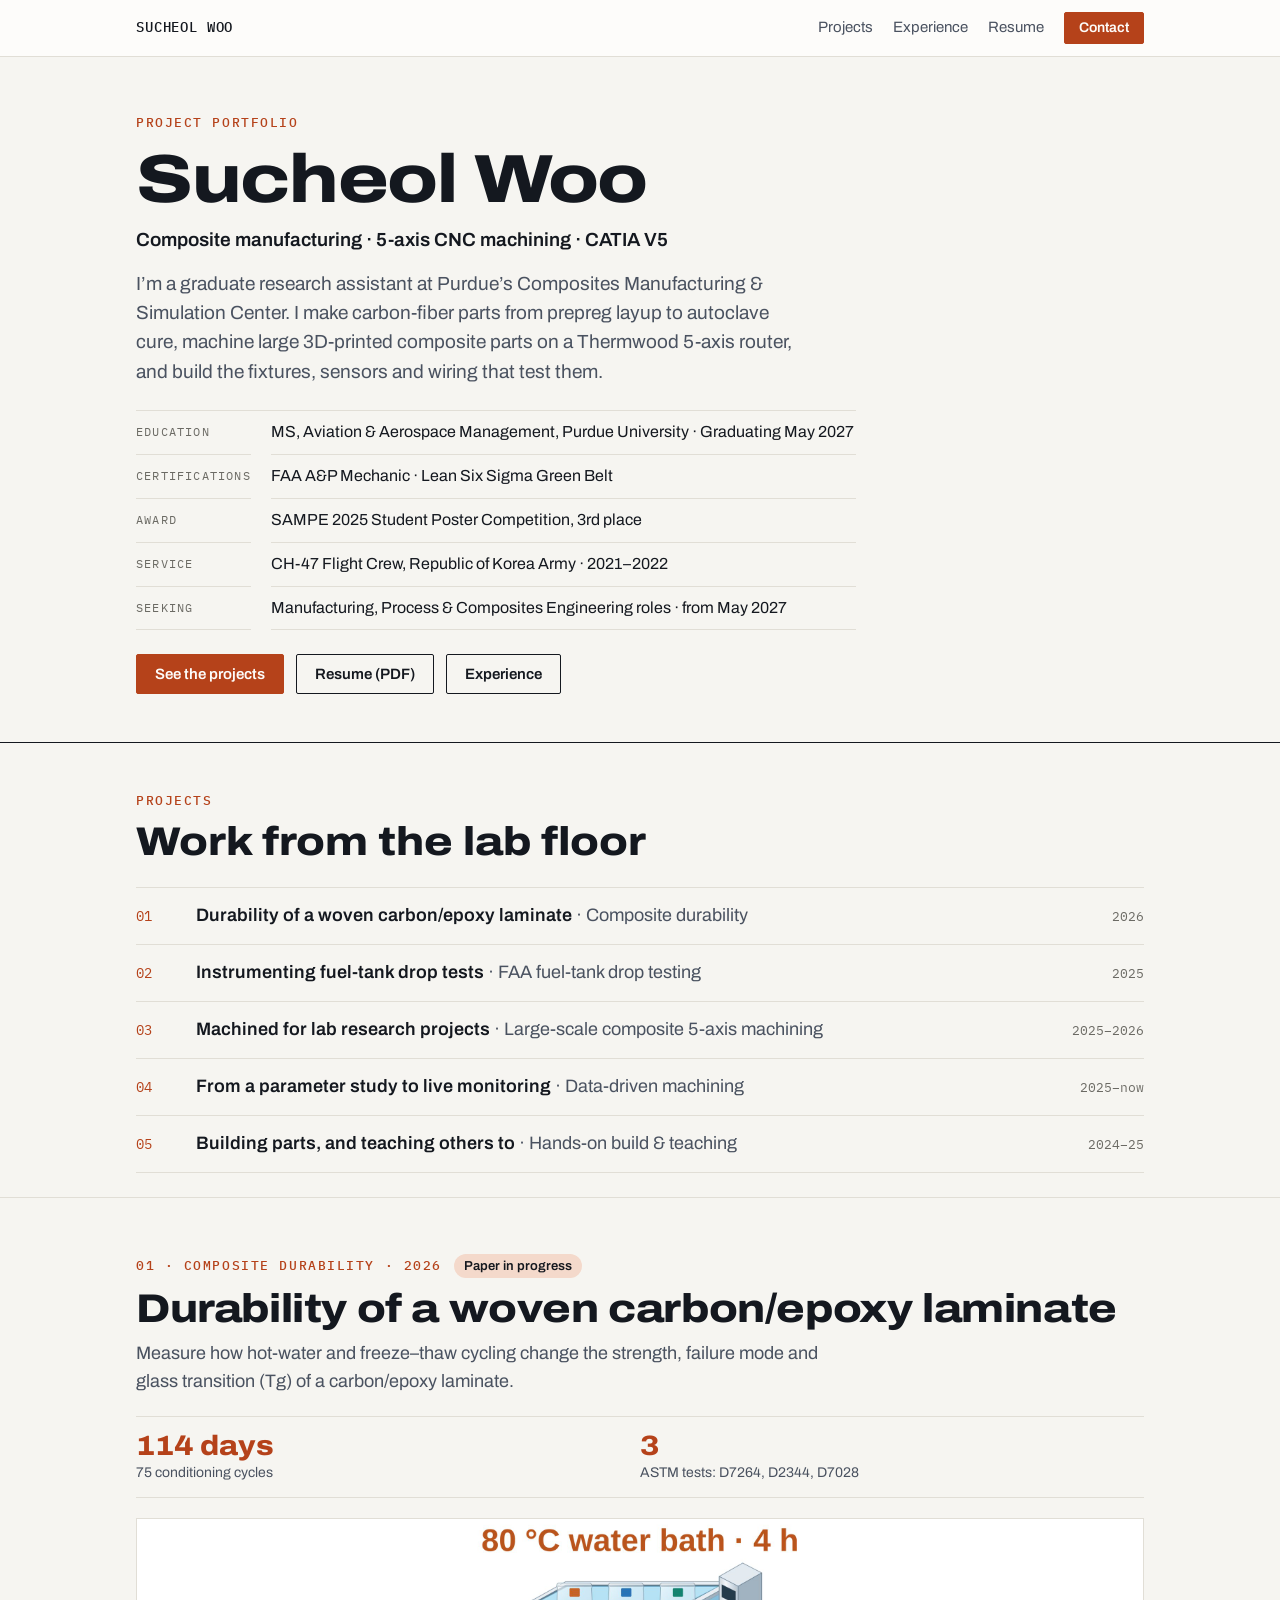
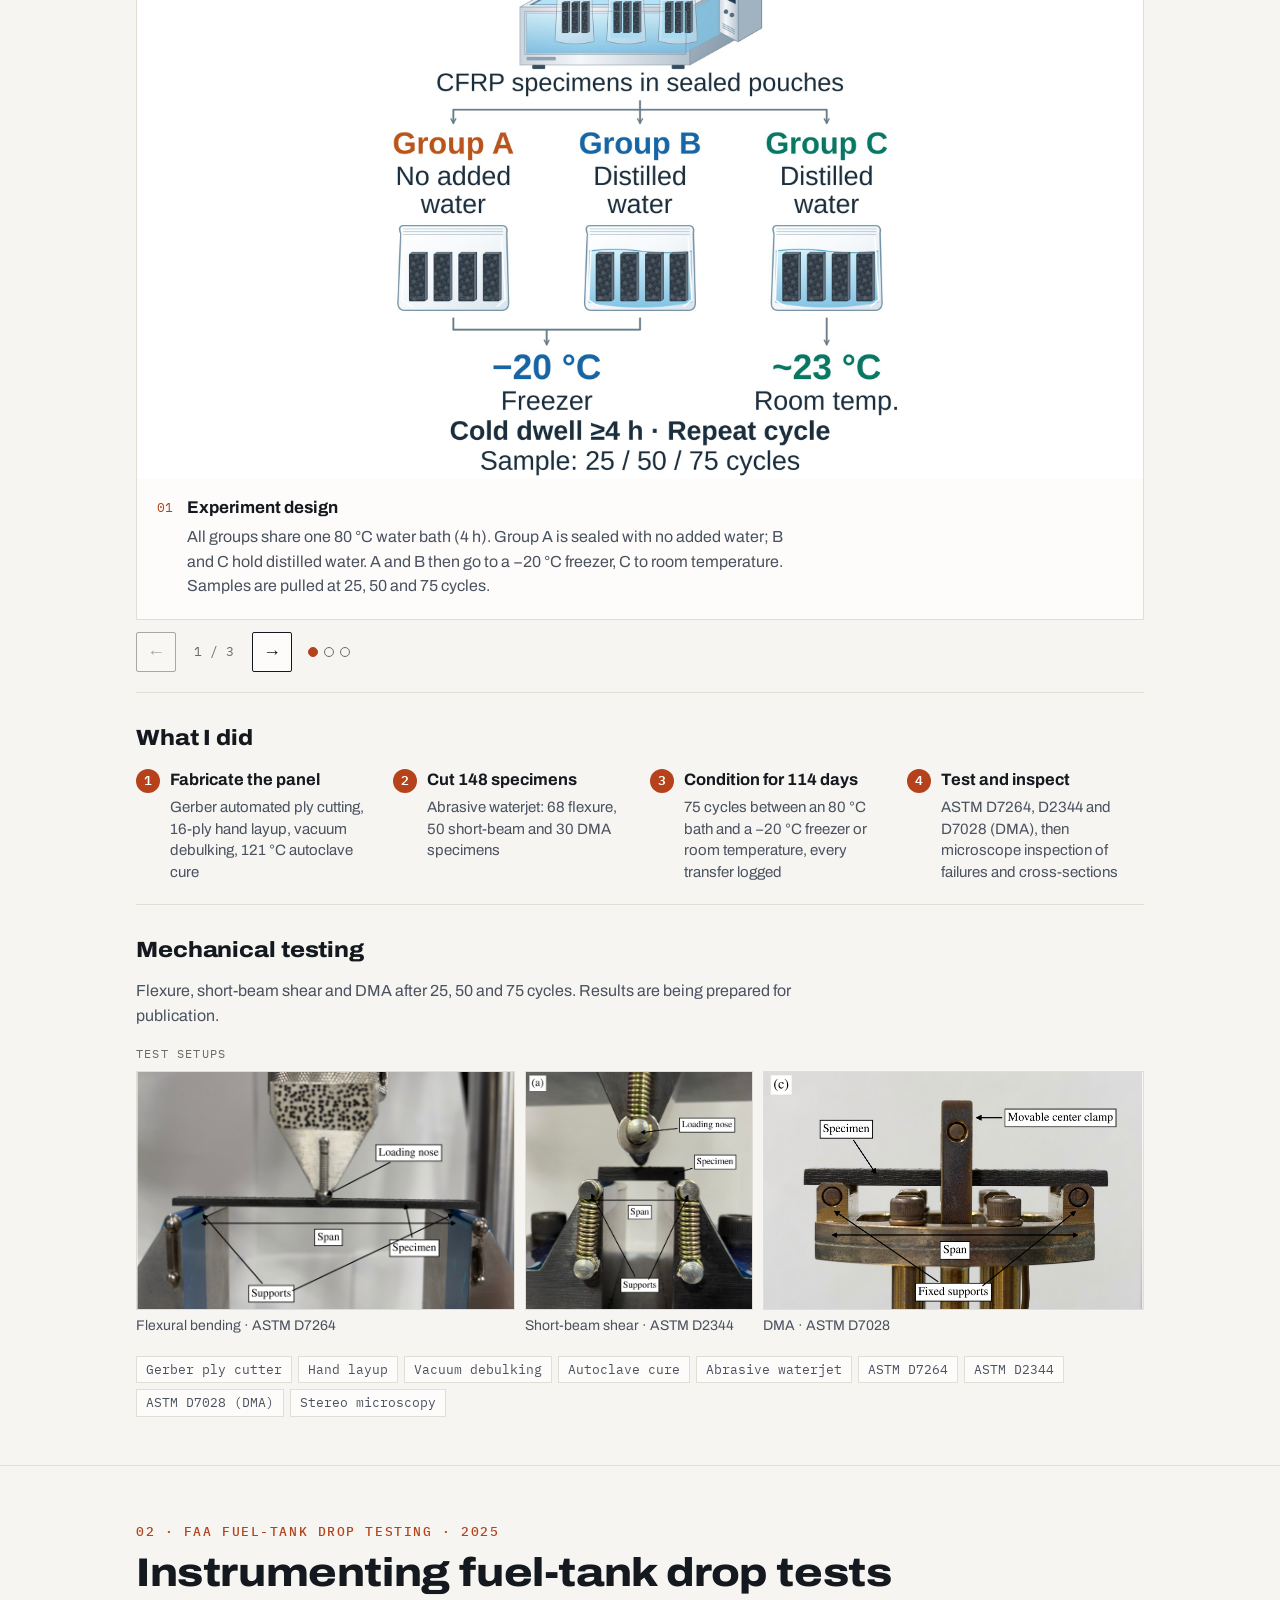
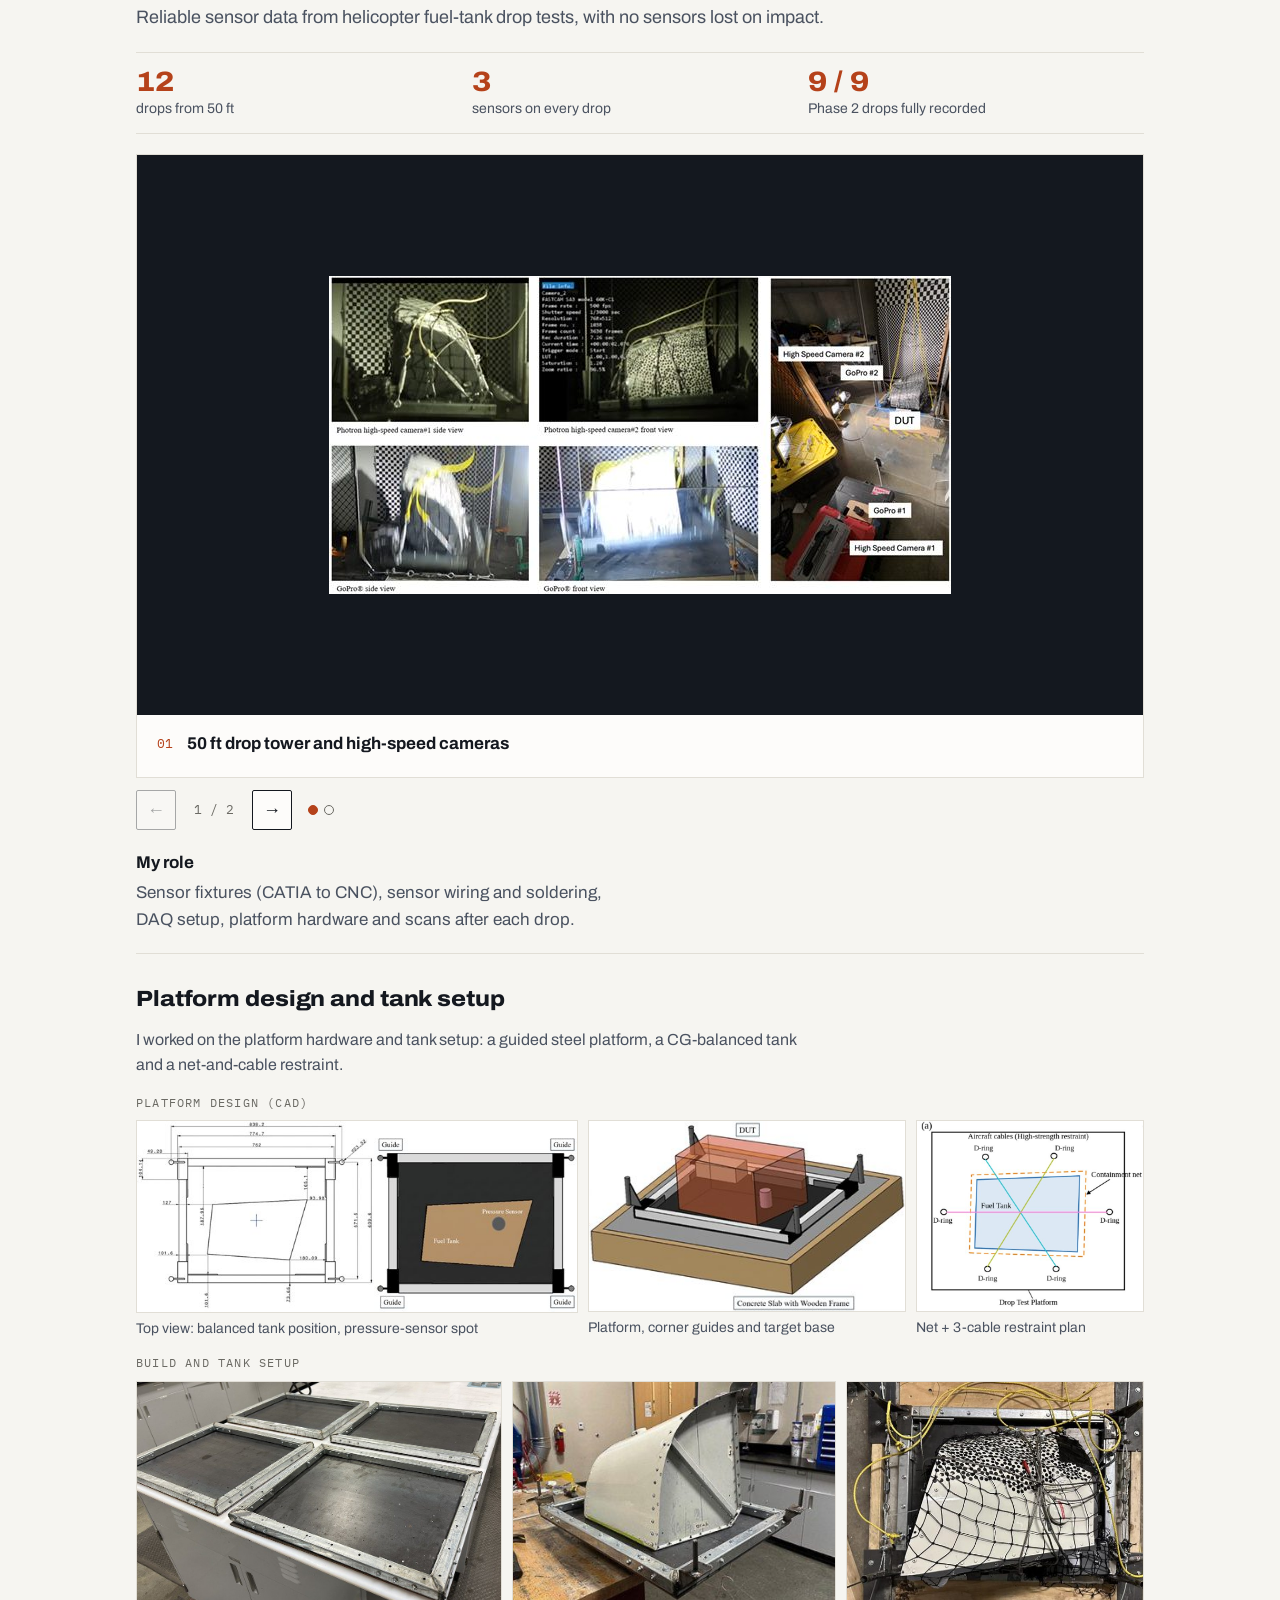
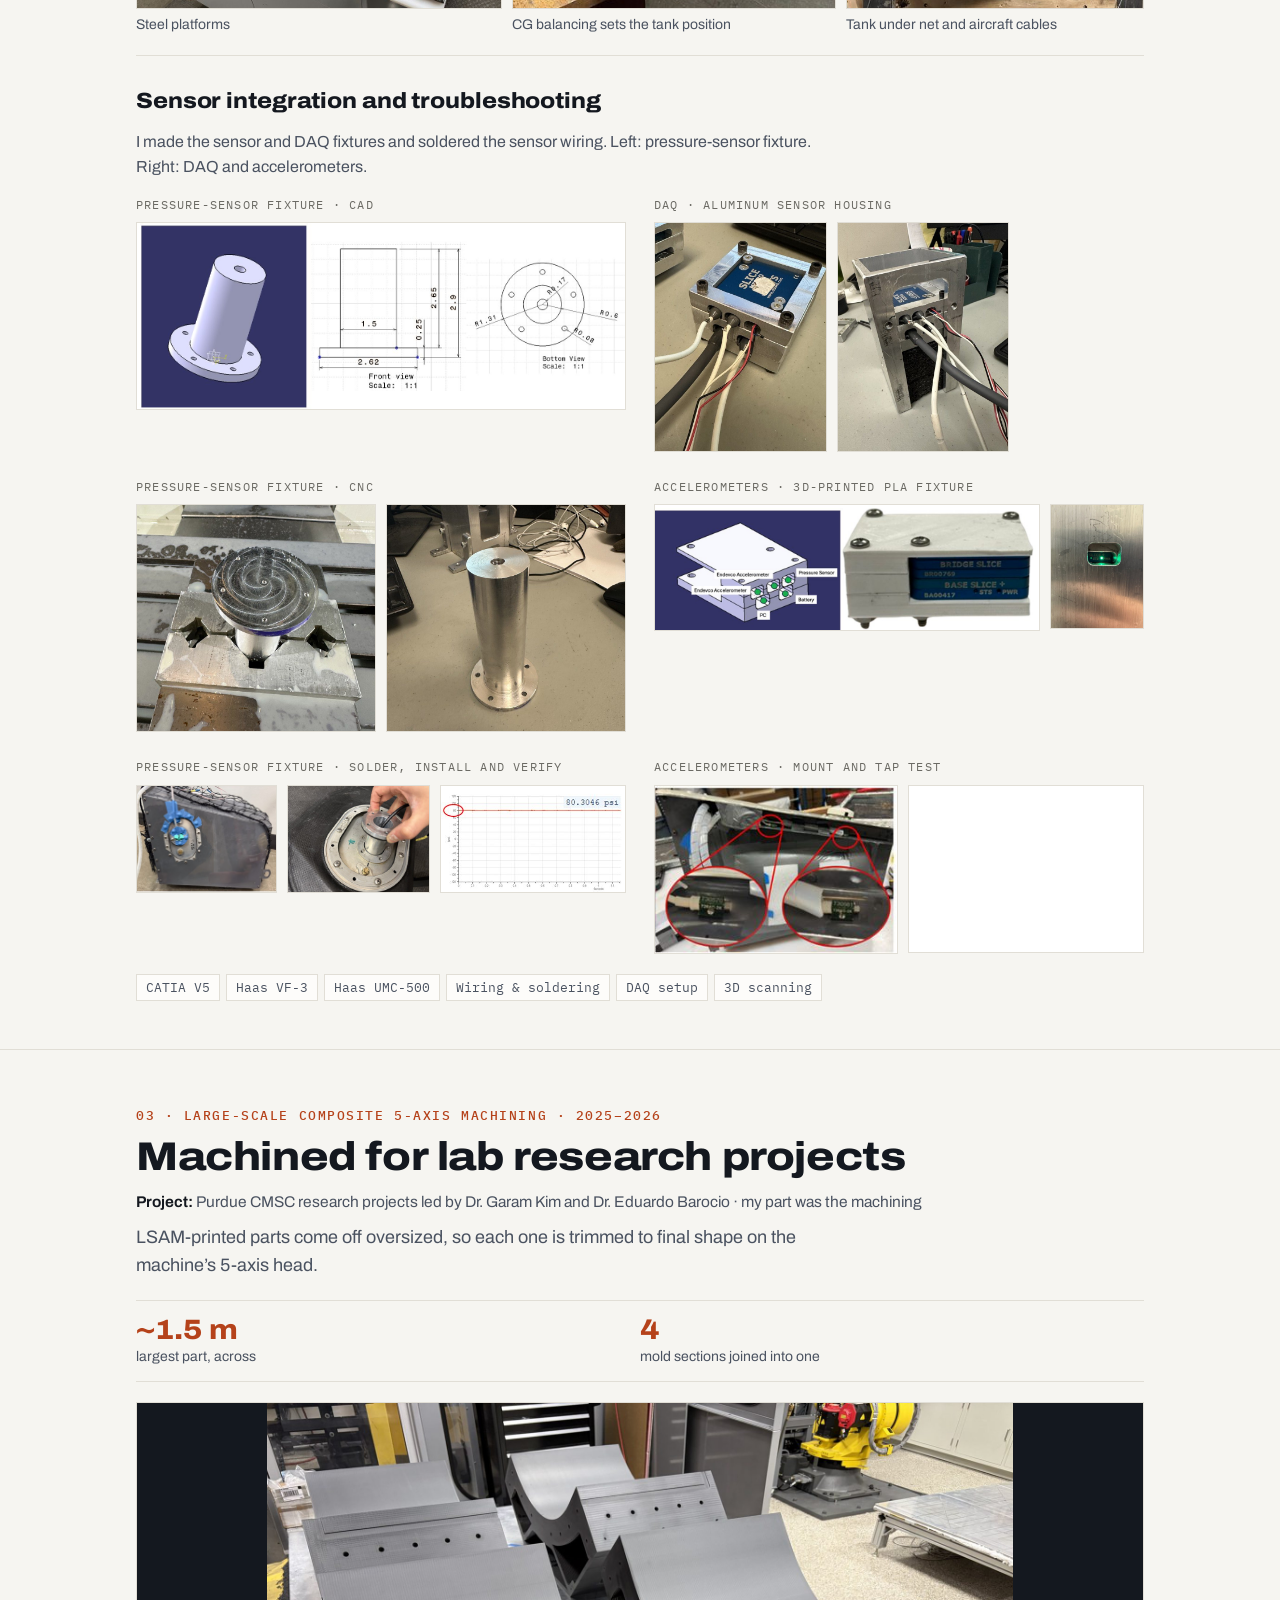
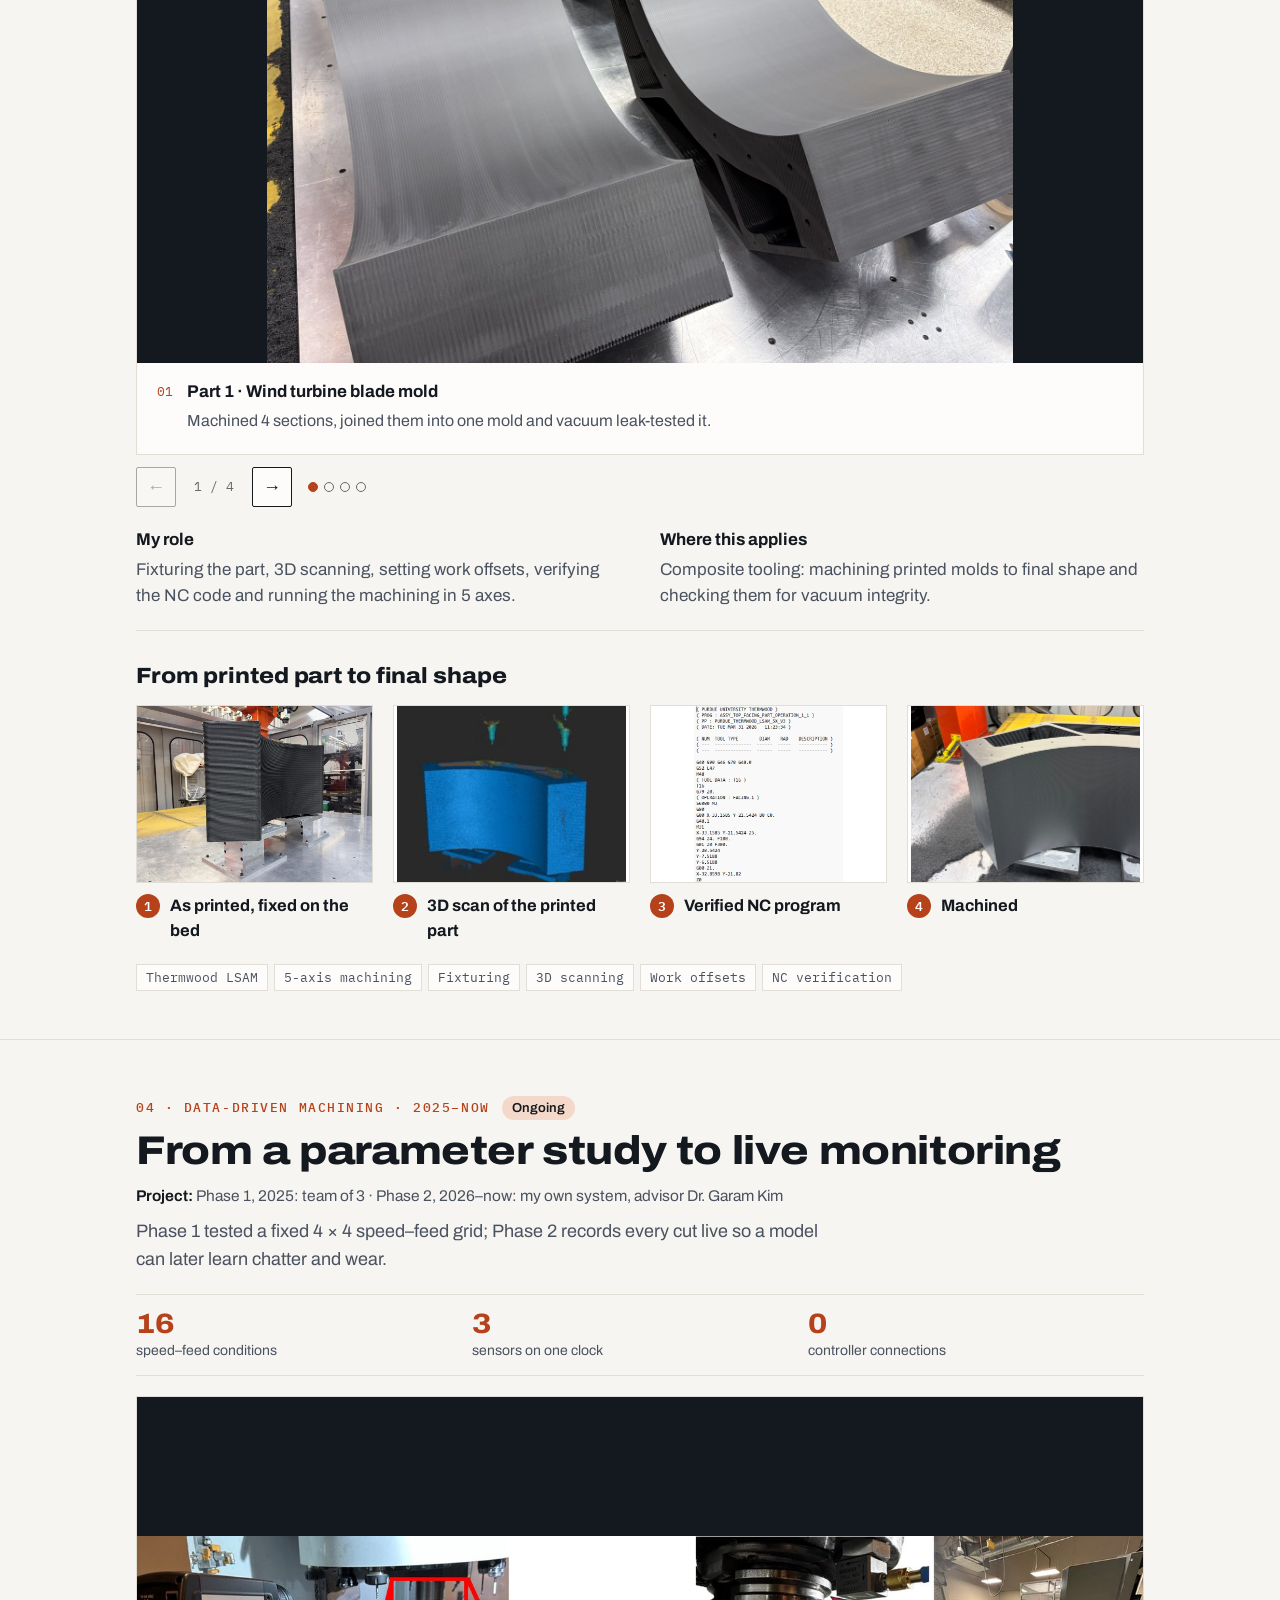
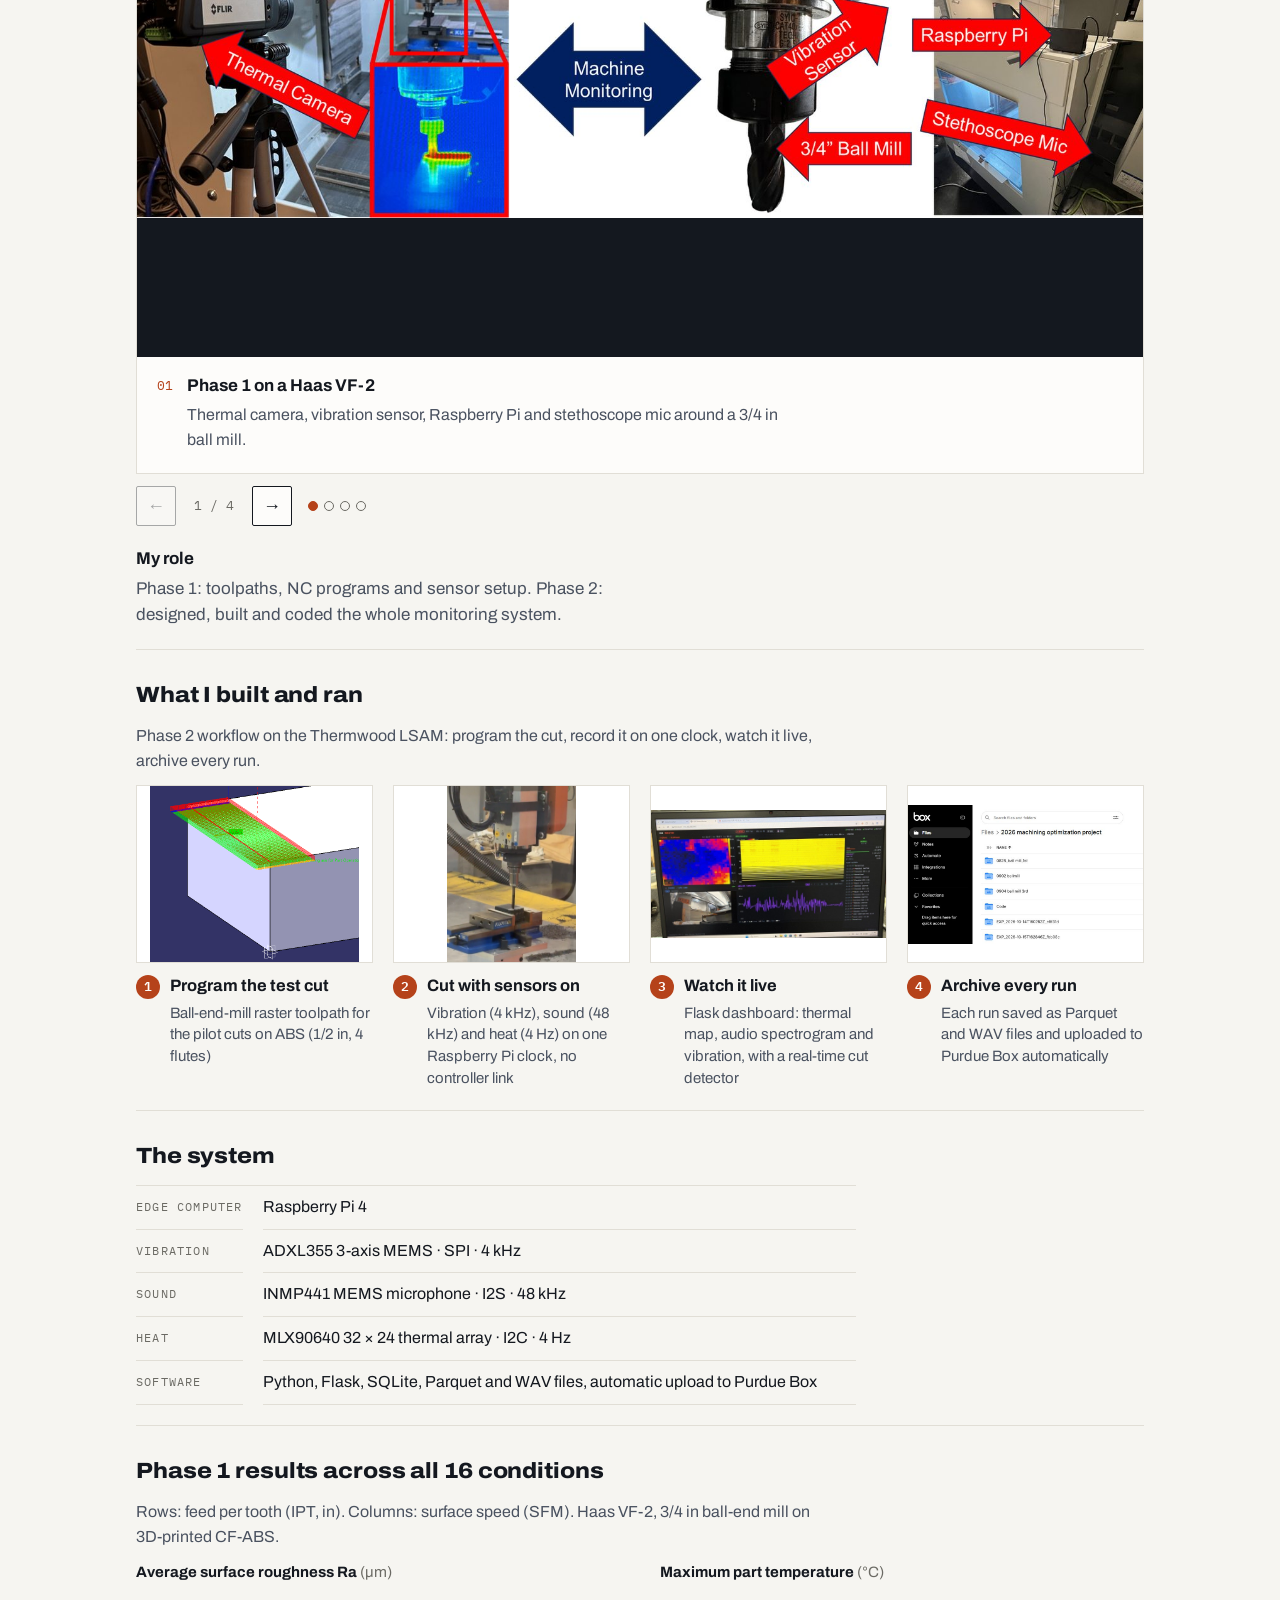
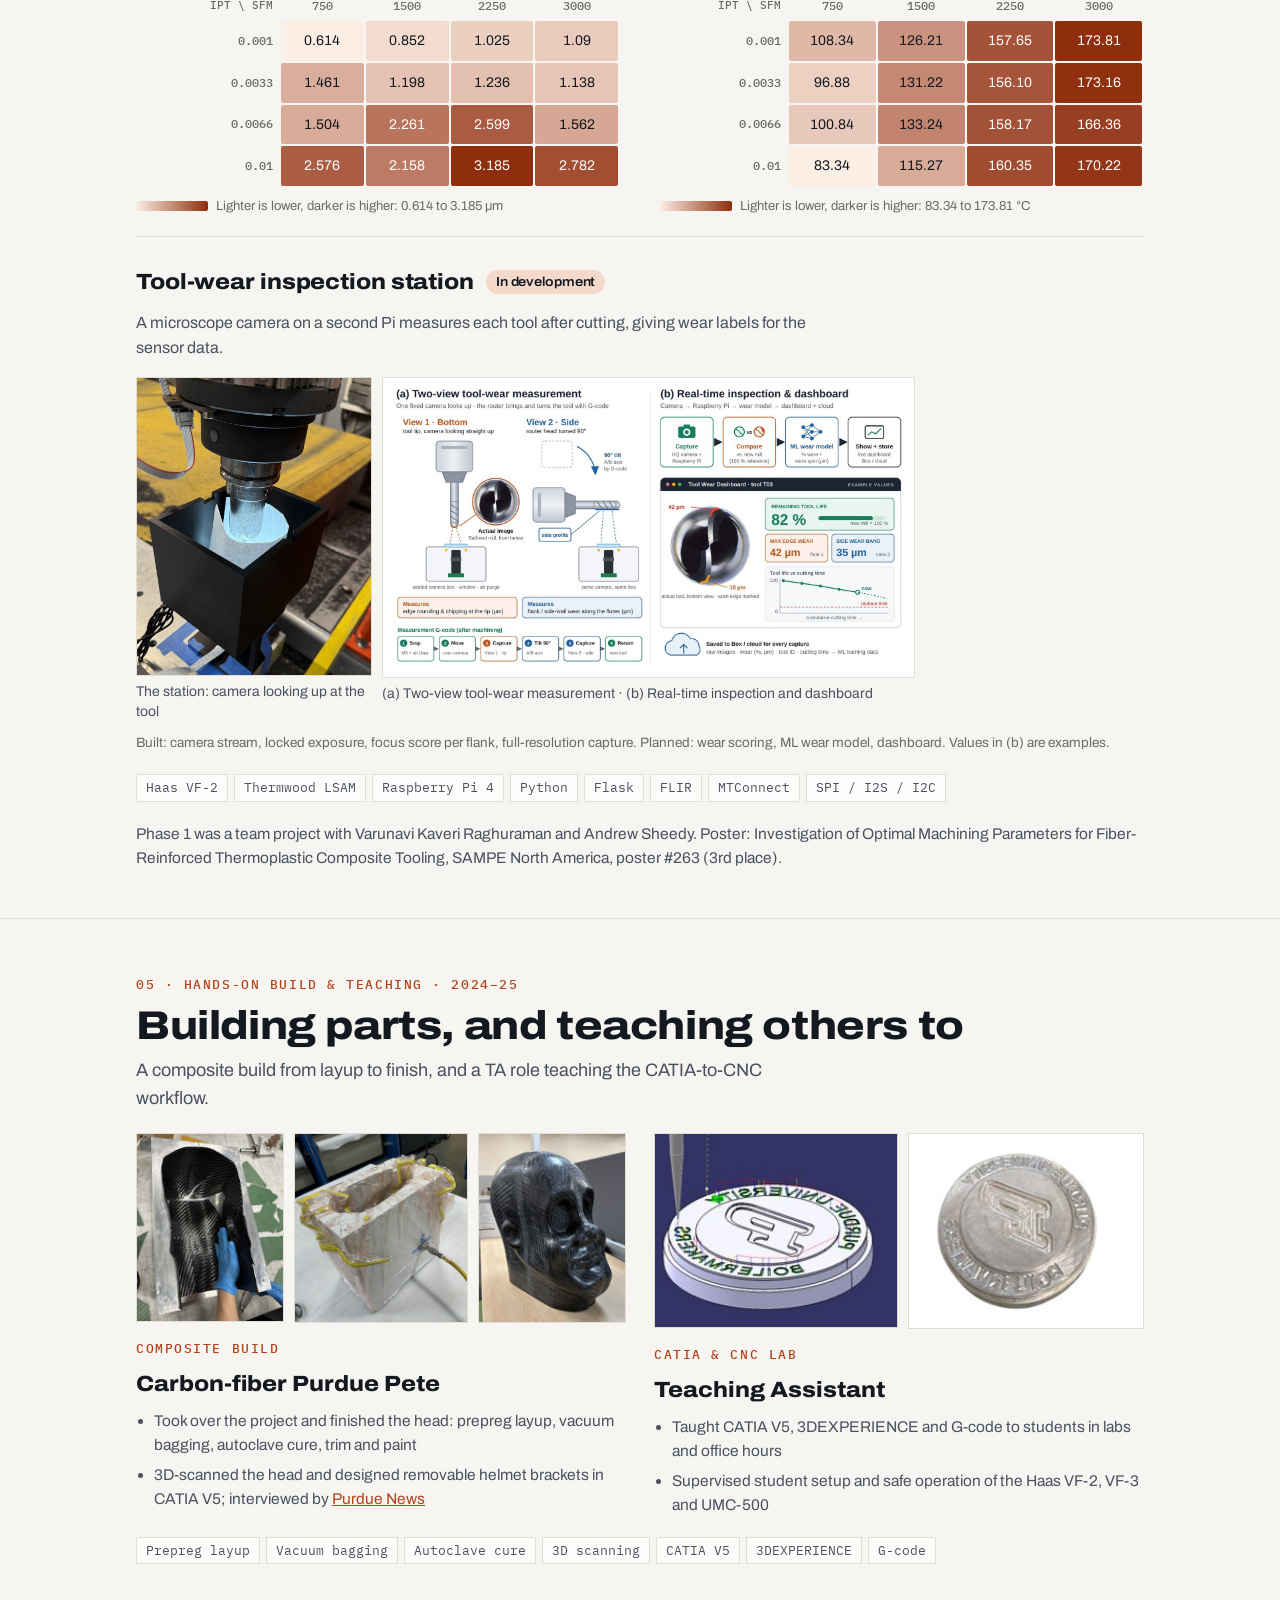
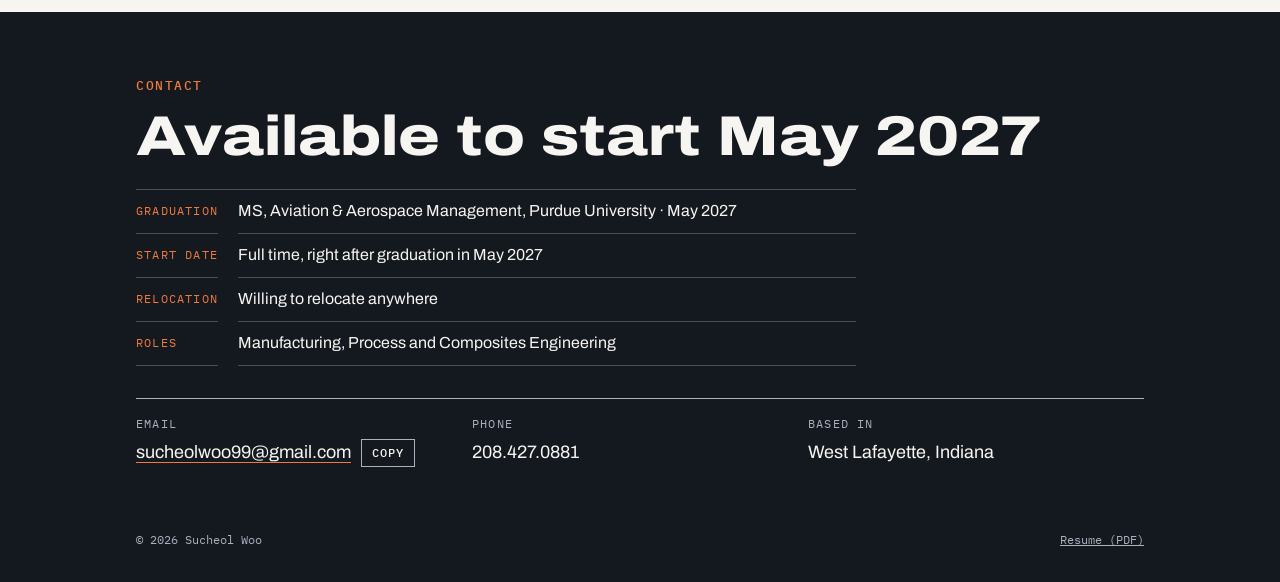
==== index.html @ 127efbd8 "Add portfolio site Co-Authored-By: Claude Opus 5.5 <noreply@anthropic.com> Claude-Session: https://c" ====
<!doctype html>
<html lang="en">
<head>
<meta charset="utf-8">
<meta name="viewport" content="width=device-width, initial-scale=1, viewport-fit=cover">
<title>Sucheol Woo Portfolio</title>
<meta name="description" content="Sucheol Woo: manufacturing and process engineering, composites, 5-axis CNC machining and test hardware. Purdue MS, graduating May 2027.">
<meta property="og:title" content="Sucheol Woo Portfolio">
<meta property="og:description" content="Sucheol Woo: manufacturing and process engineering, composites, 5-axis CNC machining and test hardware. Purdue MS, graduating May 2027.">
<meta property="og:type" content="website">
<link rel="preconnect" href="https://fonts.googleapis.com">
<link rel="preconnect" href="https://fonts.gstatic.com" crossorigin>
<link rel="stylesheet" href="https://fonts.googleapis.com/css2?family=Archivo:wdth,wght@62..125,400..900&family=IBM+Plex+Mono:wght@400;500&display=swap">
<link rel="stylesheet" href="assets/site.css">
</head>
<body>
<header class="site-header">
  <div class="wrap">
    <a class="brand" href="#top">Sucheol Woo</a>
    <nav aria-label="Site">
      <a class="hide-sm" href="#projects">Projects</a>
      <a href="experience.html">Experience</a>
      <a href="Sucheol_Woo_Resume.pdf" target="_blank" rel="noopener">Resume</a>
      
      <a class="btn primary" href="#contact">Contact</a>
    </nav>
  </div>
</header>

<main id="top">
  <section class="about" aria-labelledby="about-title">
    <div class="wrap">
      <figure class="profile" data-photo="images/profile"><img alt="Sucheol Woo"><div class="ph" aria-hidden="true"><span class="ph-tag">Photo to come</span><span class="ph-what">Your photo</span><code>images/profile.jpg</code></div></figure>
      <div>
        <p class="eyebrow">Project portfolio</p>
        <h1 id="about-title">Sucheol Woo</h1>
        <p class="tagline">Composite manufacturing · 5-axis CNC machining · CATIA V5</p>
        <p class="lede">I’m a graduate research assistant at Purdue’s Composites Manufacturing &amp; Simulation Center. I make carbon-fiber parts from prepreg layup to autoclave cure, machine large 3D-printed composite parts on a Thermwood 5-axis router, and build the fixtures, sensors and wiring that test them.</p>
        <dl class="facts"><dt>Education</dt><dd>MS, Aviation &amp; Aerospace Management, Purdue University · Graduating May 2027</dd><dt>Certifications</dt><dd>FAA A&amp;P Mechanic · Lean Six Sigma Green Belt</dd><dt>Award</dt><dd>SAMPE 2025 Student Poster Competition, 3rd place</dd><dt>Service</dt><dd>CH-47 Flight Crew, Republic of Korea Army · 2021–2022</dd><dt>Seeking</dt><dd>Manufacturing, Process &amp; Composites Engineering roles · from May 2027</dd></dl>
        <div class="cta">
          <a class="btn primary" href="#projects">See the projects</a>
          <a class="btn" href="Sucheol_Woo_Resume.pdf" target="_blank" rel="noopener">Resume (PDF)</a>
          <a class="btn" href="experience.html">Experience</a>
        </div>
      </div>
    </div>
  </section>

  <section class="index" id="projects" aria-labelledby="projects-title">
    <div class="wrap">
      <p class="eyebrow">Projects</p>
      <h2 id="projects-title">Work from the lab floor</h2>
      <ol class="p-index"><li><a href="#durability"><span class="n">01</span><span class="t">Durability of a woven carbon/epoxy laminate <span>· Composite durability</span></span><span class="w">2026</span></a></li><li><a href="#faa"><span class="n">02</span><span class="t">Instrumenting fuel-tank drop tests <span>· FAA fuel-tank drop testing</span></span><span class="w">2025</span></a></li><li><a href="#machining"><span class="n">03</span><span class="t">Machined for lab research projects <span>· Large-scale composite 5-axis machining</span></span><span class="w">2025–2026</span></a></li><li><a href="#monitoring"><span class="n">04</span><span class="t">From a parameter study to live monitoring <span>· Data-driven machining</span></span><span class="w">2025–now</span></a></li><li><a href="#build"><span class="n">05</span><span class="t">Building parts, and teaching others to <span>· Hands-on build &amp; teaching</span></span><span class="w">2024–25</span></a></li></ol>
    </div>
  </section>

<section class="project" id="durability" aria-labelledby="durability-title">
  <div class="wrap">
    <div class="p-head">
      <p class="eyebrow">01 · Composite durability · 2026 <span class="chip">Paper in progress</span></p>
      <h2 id="durability-title">Durability of a woven carbon/epoxy laminate</h2>
      
      <p class="goal">Measure how hot-water and freeze–thaw cycling change the strength, failure mode and glass transition (Tg) of a carbon/epoxy laminate.</p>
    </div>
    <dl class="stats"><div><dt>75 conditioning cycles</dt><dd>114 days</dd></div><div><dt>ASTM tests: D7264, D2344, D7028</dt><dd>3</dd></div></dl>
    <div class="carousel" data-carousel aria-roledescription="carousel" aria-label="Durability of a woven carbon/epoxy laminate photos">
      <div class="track" tabindex="0" aria-label="Photos. Use the arrow keys to move.">
        <figure class="slide fig" data-photo="images/dur-design.jpg" aria-roledescription="slide" aria-label="1 of 3">
          <div class="frame"><img alt="Experiment design"><div class="ph" aria-hidden="true"><span class="ph-tag">Photo to come</span><span class="ph-what">Experiment design</span><code>images/dur-design.jpg</code></div></div>
          <figcaption><span class="num">01</span><b>Experiment design</b><p>All groups share one 80 °C water bath (4 h). Group A is sealed with no added water; B and C hold distilled water. A and B then go to a −20 °C freezer, C to room temperature. Samples are pulled at 25, 50 and 75 cycles.</p></figcaption>
        </figure>
        <figure class="slide fig" data-photo="images/dur-layup.jpg" aria-roledescription="slide" aria-label="2 of 3">
          <div class="frame"><img alt="Layup and specimen geometry"><div class="ph" aria-hidden="true"><span class="ph-tag">Photo to come</span><span class="ph-what">Layup and specimen geometry</span><code>images/dur-layup.jpg</code></div></div>
          <figcaption><span class="num">02</span><b>Layup and specimen geometry</b><p>A 16-ply woven carbon/epoxy laminate cured at 121 °C, cut into flexure (ASTM D7264), short-beam (ASTM D2344) and DMA (ASTM D7028) specimens.</p></figcaption>
        </figure>
        <figure class="slide fig" data-photo="images/dur-bath.jpg" aria-roledescription="slide" aria-label="3 of 3">
          <div class="frame"><img alt="80 °C water bath"><div class="ph" aria-hidden="true"><span class="ph-tag">Photo to come</span><span class="ph-what">80 °C water bath</span><code>images/dur-bath.jpg</code></div></div>
          <figcaption><span class="num">03</span><b>80 °C water bath</b><p>Specimens in sealed pouches: 10 conditions, 75 cycles over 114 days.</p></figcaption>
        </figure>
      </div>
      <div class="controls">
        <button class="arrow" type="button" data-dir="prev" aria-label="Previous photo">←</button>
        <span class="count" aria-live="polite">1 / 3</span>
        <button class="arrow" type="button" data-dir="next" aria-label="Next photo">→</button>
        <div class="dots"></div>
      </div>
    </div>
    
    <div class="chapter"><h3 class="ch-title">What I did</h3><ol class="steps"><li><div class="step-txt"><span class="step-n">1</span><b>Fabricate the panel</b><p>Gerber automated ply cutting, 16-ply hand layup, vacuum debulking, 121 °C autoclave cure</p></div></li><li><div class="step-txt"><span class="step-n">2</span><b>Cut 148 specimens</b><p>Abrasive waterjet: 68 flexure, 50 short-beam and 30 DMA specimens</p></div></li><li><div class="step-txt"><span class="step-n">3</span><b>Condition for 114 days</b><p>75 cycles between an 80 °C bath and a −20 °C freezer or room temperature, every transfer logged</p></div></li><li><div class="step-txt"><span class="step-n">4</span><b>Test and inspect</b><p>ASTM D7264, D2344 and D7028 (DMA), then microscope inspection of failures and cross-sections</p></div></li></ol></div>
    
    <div class="chapter"><h3 class="ch-title">Mechanical testing</h3><p class="ch-sub">Flexure, short-beam shear and DMA after 25, 50 and 75 cycles. Results are being prepared for publication.</p><div class="prow"><p class="row-label">Test setups</p><div class="cells" style="max-width:1263px"><figure class="cell on-white" style="--ar:1.587"><a class="zoom" href="images/dur-flex-setup.jpg" target="_blank" rel="noopener" aria-label="Open Flexural bending · ASTM D7264 full size"><img src="images/dur-flex-setup.jpg" alt="Flexural bending · ASTM D7264" width="1600" height="1008" loading="lazy" decoding="async"></a><figcaption>Flexural bending · ASTM D7264</figcaption></figure><figure class="cell on-white" style="--ar:0.956"><a class="zoom" href="images/dur-sbs-setup.jpg" target="_blank" rel="noopener" aria-label="Open Short-beam shear · ASTM D2344 full size"><img src="images/dur-sbs-setup.jpg" alt="Short-beam shear · ASTM D2344" width="1149" height="1202" loading="lazy" decoding="async"></a><figcaption>Short-beam shear · ASTM D2344</figcaption></figure><figure class="cell on-white" style="--ar:1.599"><a class="zoom" href="images/dur-dma-setup.jpg" target="_blank" rel="noopener" aria-label="Open DMA · ASTM D7028 full size"><img src="images/dur-dma-setup.jpg" alt="DMA · ASTM D7028" width="1511" height="945" loading="lazy" decoding="async"></a><figcaption>DMA · ASTM D7028</figcaption></figure></div></div></div>
    
    <ul class="tags" aria-label="Tools and methods"><li>Gerber ply cutter</li><li>Hand layup</li><li>Vacuum debulking</li><li>Autoclave cure</li><li>Abrasive waterjet</li><li>ASTM D7264</li><li>ASTM D2344</li><li>ASTM D7028 (DMA)</li><li>Stereo microscopy</li></ul>
    
  </div>
</section>

<section class="project" id="faa" aria-labelledby="faa-title">
  <div class="wrap">
    <div class="p-head">
      <p class="eyebrow">02 · FAA fuel-tank drop testing · 2025 </p>
      <h2 id="faa-title">Instrumenting fuel-tank drop tests</h2>
      
      <p class="goal">Reliable sensor data from helicopter fuel-tank drop tests, with no sensors lost on impact.</p>
    </div>
    <dl class="stats"><div><dt>drops from 50 ft</dt><dd>12</dd></div><div><dt>sensors on every drop</dt><dd>3</dd></div><div><dt>Phase 2 drops fully recorded</dt><dd>9 / 9</dd></div></dl>
    <div class="carousel" data-carousel aria-roledescription="carousel" aria-label="Instrumenting fuel-tank drop tests photos">
      <div class="track" tabindex="0" aria-label="Photos. Use the arrow keys to move.">
        <figure class="slide small" data-photo="images/faa-tower.jpg" aria-roledescription="slide" aria-label="1 of 2">
          <div class="frame"><img alt="50 ft drop tower and high-speed cameras"><div class="ph" aria-hidden="true"><span class="ph-tag">Photo to come</span><span class="ph-what">50 ft drop tower and high-speed cameras</span><code>images/faa-tower.jpg</code></div></div>
          <figcaption><span class="num">01</span><b>50 ft drop tower and high-speed cameras</b></figcaption>
        </figure>
        <figure class="slide" data-photo="images/faa-tank.jpg" aria-roledescription="slide" aria-label="2 of 2">
          <div class="frame"><img alt="Fuel tank on the drop platform"><div class="ph" aria-hidden="true"><span class="ph-tag">Photo to come</span><span class="ph-what">Fuel tank on the drop platform</span><code>images/faa-tank.jpg</code></div></div>
          <figcaption><span class="num">02</span><b>Fuel tank on the drop platform</b></figcaption>
        </figure>
      </div>
      <div class="controls">
        <button class="arrow" type="button" data-dir="prev" aria-label="Previous photo">←</button>
        <span class="count" aria-live="polite">1 / 2</span>
        <button class="arrow" type="button" data-dir="next" aria-label="Next photo">→</button>
        <div class="dots"></div>
      </div>
    </div>
    <dl class="or"><div><dt>My role</dt><dd>Sensor fixtures (CATIA to CNC), sensor wiring and soldering, DAQ setup, platform hardware and scans after each drop.</dd></div></dl>
    
    
    <div class="chapter"><h3 class="ch-title">Platform design and tank setup</h3><p class="ch-sub">I worked on the platform hardware and tank setup: a guided steel platform, a CG-balanced tank and a net-and-cable restraint.</p><div class="prow"><p class="row-label">Platform design (CAD)</p><div class="cells" style="max-width:1569px"><figure class="cell on-white" style="--ar:2.311"><a class="zoom" href="images/faa-topview.jpg" target="_blank" rel="noopener" aria-label="Open Top view: balanced tank position, pressure-sensor spot full size"><img src="images/faa-topview.jpg" alt="Top view: balanced tank position, pressure-sensor spot" width="624" height="270" loading="lazy" decoding="async"></a><figcaption>Top view: balanced tank position, pressure-sensor spot</figcaption></figure><figure class="cell on-white" style="--ar:1.659"><a class="zoom" href="images/faa-platform-cad.jpg" target="_blank" rel="noopener" aria-label="Open Platform, corner guides and target base full size"><img src="images/faa-platform-cad.jpg" alt="Platform, corner guides and target base" width="370" height="223" loading="lazy" decoding="async"></a><figcaption>Platform, corner guides and target base</figcaption></figure><figure class="cell on-white" style="--ar:1.192"><a class="zoom" href="images/faa-restraint-plan.jpg" target="_blank" rel="noopener" aria-label="Open Net + 3-cable restraint plan full size"><img src="images/faa-restraint-plan.jpg" alt="Net + 3-cable restraint plan" width="676" height="567" loading="lazy" decoding="async"></a><figcaption>Net + 3-cable restraint plan</figcaption></figure></div></div><div class="prow"><p class="row-label">Build and tank setup</p><div class="cells" style="max-width:1321px"><figure class="cell" style="--ar:1.608"><a class="zoom" href="images/faa-steel-platforms.jpg" target="_blank" rel="noopener" aria-label="Open Steel platforms full size"><img src="images/faa-steel-platforms.jpg" alt="Steel platforms" width="918" height="571" loading="lazy" decoding="async"></a><figcaption>Steel platforms</figcaption></figure><figure class="cell" style="--ar:1.421"><a class="zoom" href="images/faa-cg-balance.jpg" target="_blank" rel="noopener" aria-label="Open CG balancing sets the tank position full size"><img src="images/faa-cg-balance.jpg" alt="CG balancing sets the tank position" width="371" height="261" loading="lazy" decoding="async"></a><figcaption>CG balancing sets the tank position</figcaption></figure><figure class="cell" style="--ar:1.308"><a class="zoom" href="images/faa-net.jpg" target="_blank" rel="noopener" aria-label="Open Tank under net and aircraft cables full size"><img src="images/faa-net.jpg" alt="Tank under net and aircraft cables" width="561" height="429" loading="lazy" decoding="async"></a><figcaption>Tank under net and aircraft cables</figcaption></figure></div></div></div><div class="chapter"><h3 class="ch-title">Sensor integration and troubleshooting</h3><p class="ch-sub">I made the sensor and DAQ fixtures and soldered the sensor wiring. Left: pressure-sensor fixture. Right: DAQ and accelerometers.</p><div class="prow-grid"><div class="prow"><p class="row-label">Pressure-sensor fixture · CAD</p><div class="cells" style="max-width:604px"><figure class="cell on-white" style="--ar:2.626"><a class="zoom" href="images/faa-fixture-cad.jpg" target="_blank" rel="noopener" aria-label="Open Pressure-sensor fixture · CAD full size"><img src="images/faa-fixture-cad.jpg" alt="Pressure-sensor fixture · CAD" width="1255" height="478" loading="lazy" decoding="async"></a></figure></div></div><div class="prow"><p class="row-label">DAQ · aluminum sensor housing</p><div class="cells" style="max-width:355px"><figure class="cell" style="--ar:0.750"><a class="zoom" href="images/faa-daq-housing-1.jpg" target="_blank" rel="noopener" aria-label="Open DAQ · aluminum sensor housing full size"><img src="images/faa-daq-housing-1.jpg" alt="DAQ · aluminum sensor housing" width="600" height="800" loading="lazy" decoding="async"></a></figure><figure class="cell" style="--ar:0.750"><a class="zoom" href="images/faa-daq-housing-2.jpg" target="_blank" rel="noopener" aria-label="Open DAQ · aluminum sensor housing full size"><img src="images/faa-daq-housing-2.jpg" alt="DAQ · aluminum sensor housing" width="600" height="800" loading="lazy" decoding="async"></a></figure></div></div><div class="prow"><p class="row-label">Pressure-sensor fixture · CNC</p><div class="cells" style="max-width:494px"><figure class="cell" style="--ar:1.053"><a class="zoom" href="images/faa-fixture-cnc-1.jpg" target="_blank" rel="noopener" aria-label="Open Pressure-sensor fixture · CNC full size"><img src="images/faa-fixture-cnc-1.jpg" alt="Pressure-sensor fixture · CNC" width="800" height="760" loading="lazy" decoding="async"></a></figure><figure class="cell" style="--ar:1.053"><a class="zoom" href="images/faa-fixture-cnc-2.jpg" target="_blank" rel="noopener" aria-label="Open Pressure-sensor fixture · CNC full size"><img src="images/faa-fixture-cnc-2.jpg" alt="Pressure-sensor fixture · CNC" width="800" height="760" loading="lazy" decoding="async"></a></figure></div></div><div class="prow"><p class="row-label">Accelerometers · 3D-printed PLA fixture</p><div class="cells" style="max-width:890px"><figure class="cell on-white" style="--ar:3.075"><a class="zoom" href="images/faa-pla-fixture.jpg" target="_blank" rel="noopener" aria-label="Open Accelerometers · 3D-printed PLA fixture full size"><img src="images/faa-pla-fixture.jpg" alt="Accelerometers · 3D-printed PLA fixture" width="1064" height="346" loading="lazy" decoding="async"></a></figure><figure class="cell" style="--ar:0.750"><a class="zoom" href="images/faa-pla-mounted.jpg" target="_blank" rel="noopener" aria-label="Open Accelerometers · 3D-printed PLA fixture full size"><img src="images/faa-pla-mounted.jpg" alt="Accelerometers · 3D-printed PLA fixture" width="600" height="800" loading="lazy" decoding="async"></a></figure></div></div><div class="prow"><p class="row-label">Pressure-sensor fixture · solder, install and verify</p><div class="cells" style="max-width:1027px"><figure class="cell" style="--ar:1.309"><a class="zoom" href="images/faa-fixture-installed.jpg" target="_blank" rel="noopener" aria-label="Open Pressure-sensor fixture · solder, install and verify full size"><img src="images/faa-fixture-installed.jpg" alt="Pressure-sensor fixture · solder, install and verify" width="563" height="430" loading="lazy" decoding="async"></a></figure><figure class="cell" style="--ar:1.333"><a class="zoom" href="images/faa-fixture-install.jpg" target="_blank" rel="noopener" aria-label="Open Pressure-sensor fixture · solder, install and verify full size"><img src="images/faa-fixture-install.jpg" alt="Pressure-sensor fixture · solder, install and verify" width="800" height="600" loading="lazy" decoding="async"></a></figure><figure class="cell on-white" style="--ar:1.734"><a class="zoom" href="images/faa-pressure-check.jpg" target="_blank" rel="noopener" aria-label="Open Pressure-sensor fixture · solder, install and verify full size"><img src="images/faa-pressure-check.jpg" alt="Pressure-sensor fixture · solder, install and verify" width="359" height="207" loading="lazy" decoding="async"></a></figure></div></div><div class="prow"><p class="row-label">Accelerometers · mount and tap test</p><div class="cells" style="max-width:667px"><figure class="cell on-white" style="--ar:1.452"><a class="zoom" href="images/faa-accel-mount.jpg" target="_blank" rel="noopener" aria-label="Open Accelerometers · mount and tap test full size"><img src="images/faa-accel-mount.jpg" alt="Accelerometers · mount and tap test" width="273" height="188" loading="lazy" decoding="async"></a></figure><figure class="cell on-white" style="--ar:1.405"><a class="zoom" href="images/faa-tap-test.jpg" target="_blank" rel="noopener" aria-label="Open Accelerometers · mount and tap test full size"><img src="images/faa-tap-test.jpg" alt="Accelerometers · mount and tap test" width="669" height="476" loading="lazy" decoding="async"></a></figure></div></div></div></div>
    
    <ul class="tags" aria-label="Tools and methods"><li>CATIA V5</li><li>Haas VF-3</li><li>Haas UMC-500</li><li>Wiring &amp; soldering</li><li>DAQ setup</li><li>3D scanning</li></ul>
    
  </div>
</section>

<section class="project" id="machining" aria-labelledby="machining-title">
  <div class="wrap">
    <div class="p-head">
      <p class="eyebrow">03 · Large-scale composite 5-axis machining · 2025–2026 </p>
      <h2 id="machining-title">Machined for lab research projects</h2>
      <p class="p-proj"><b>Project:</b> Purdue CMSC research projects led by Dr. Garam Kim and Dr. Eduardo Barocio · my part was the machining</p>
      <p class="goal">LSAM-printed parts come off oversized, so each one is trimmed to final shape on the machine’s 5-axis head.</p>
    </div>
    <dl class="stats"><div><dt>largest part, across</dt><dd>~1.5 m</dd></div><div><dt>mold sections joined into one</dt><dd>4</dd></div></dl>
    <div class="carousel" data-carousel aria-roledescription="carousel" aria-label="Machined for lab research projects photos">
      <div class="track" tabindex="0" aria-label="Photos. Use the arrow keys to move.">
        <figure class="slide" data-photo="images/lsam-mold-sections.jpg" aria-roledescription="slide" aria-label="1 of 4">
          <div class="frame"><img alt="Part 1 · Wind turbine blade mold"><div class="ph" aria-hidden="true"><span class="ph-tag">Photo to come</span><span class="ph-what">Part 1 · Wind turbine blade mold</span><code>images/lsam-mold-sections.jpg</code></div></div>
          <figcaption><span class="num">01</span><b>Part 1 · Wind turbine blade mold</b><p>Machined 4 sections, joined them into one mold and vacuum leak-tested it.</p></figcaption>
        </figure>
        <figure class="slide" data-photo="images/lsam-mold-assembled.jpg" aria-roledescription="slide" aria-label="2 of 4">
          <div class="frame"><img alt="Part 1 · The joined mold"><div class="ph" aria-hidden="true"><span class="ph-tag">Photo to come</span><span class="ph-what">Part 1 · The joined mold</span><code>images/lsam-mold-assembled.jpg</code></div></div>
          <figcaption><span class="num">02</span><b>Part 1 · The joined mold</b><p>The four machined sections assembled into one mold.</p></figcaption>
        </figure>
        <figure class="slide small" data-photo="images/lsam-ring.jpg" aria-roledescription="slide" aria-label="3 of 4">
          <div class="frame"><img alt="Part 2 · 1.5 m ribbed ring"><div class="ph" aria-hidden="true"><span class="ph-tag">Photo to come</span><span class="ph-what">Part 2 · 1.5 m ribbed ring</span><code>images/lsam-ring.jpg</code></div></div>
          <figcaption><span class="num">03</span><b>Part 2 · 1.5 m ribbed ring</b><p>Facing · Pocketing · Drilling · 5-axis spiral wall finish</p></figcaption>
        </figure>
        <figure class="slide small" data-photo="images/lsam-dome.jpg" aria-roledescription="slide" aria-label="4 of 4">
          <div class="frame"><img alt="Part 3 · Dome"><div class="ph" aria-hidden="true"><span class="ph-tag">Photo to come</span><span class="ph-what">Part 3 · Dome</span><code>images/lsam-dome.jpg</code></div></div>
          <figcaption><span class="num">04</span><b>Part 3 · Dome</b><p>Facing · Multi-axis sweeping finish</p></figcaption>
        </figure>
      </div>
      <div class="controls">
        <button class="arrow" type="button" data-dir="prev" aria-label="Previous photo">←</button>
        <span class="count" aria-live="polite">1 / 4</span>
        <button class="arrow" type="button" data-dir="next" aria-label="Next photo">→</button>
        <div class="dots"></div>
      </div>
    </div>
    <dl class="or"><div><dt>My role</dt><dd>Fixturing the part, 3D scanning, setting work offsets, verifying the NC code and running the machining in 5 axes.</dd></div><div><dt>Where this applies</dt><dd>Composite tooling: machining printed molds to final shape and checking them for vacuum integrity.</dd></div></dl>
    <div class="chapter"><h3 class="ch-title">From printed part to final shape</h3><ol class="steps with-img"><li><div class="step-img"><a class="zoom" href="images/lsam-printed.jpg" target="_blank" rel="noopener" aria-label="Open As printed, fixed on the bed full size"><img src="images/lsam-printed.jpg" alt="As printed, fixed on the bed" width="921" height="689" loading="lazy" decoding="async"></a></div><div class="step-txt"><span class="step-n">1</span><b>As printed, fixed on the bed</b></div></li><li><div class="step-img"><a class="zoom" href="images/lsam-scan.jpg" target="_blank" rel="noopener" aria-label="Open 3D scan of the printed part full size"><img src="images/lsam-scan.jpg" alt="3D scan of the printed part" width="269" height="206" loading="lazy" decoding="async"></a></div><div class="step-txt"><span class="step-n">2</span><b>3D scan of the printed part</b></div></li><li><div class="step-img"><a class="zoom" href="images/lsam-nc.png" target="_blank" rel="noopener" aria-label="Open Verified NC program full size"><img src="images/lsam-nc.png" alt="Verified NC program" width="454" height="539" loading="lazy" decoding="async"></a></div><div class="step-txt"><span class="step-n">3</span><b>Verified NC program</b></div></li><li><div class="step-img"><a class="zoom" href="images/lsam-machined.jpg" target="_blank" rel="noopener" aria-label="Open Machined full size"><img src="images/lsam-machined.jpg" alt="Machined" width="917" height="706" loading="lazy" decoding="async"></a></div><div class="step-txt"><span class="step-n">4</span><b>Machined</b></div></li></ol></div>
    
    
    
    <ul class="tags" aria-label="Tools and methods"><li>Thermwood LSAM</li><li>5-axis machining</li><li>Fixturing</li><li>3D scanning</li><li>Work offsets</li><li>NC verification</li></ul>
    
  </div>
</section>

<section class="project" id="monitoring" aria-labelledby="monitoring-title">
  <div class="wrap">
    <div class="p-head">
      <p class="eyebrow">04 · Data-driven machining · 2025–now <span class="chip">Ongoing</span></p>
      <h2 id="monitoring-title">From a parameter study to live monitoring</h2>
      <p class="p-proj"><b>Project:</b> Phase 1, 2025: team of 3 · Phase 2, 2026–now: my own system, advisor Dr. Garam Kim</p>
      <p class="goal">Phase 1 tested a fixed 4 × 4 speed–feed grid; Phase 2 records every cut live so a model can later learn chatter and wear.</p>
    </div>
    <dl class="stats"><div><dt>speed–feed conditions</dt><dd>16</dd></div><div><dt>sensors on one clock</dt><dd>3</dd></div><div><dt>controller connections</dt><dd>0</dd></div></dl>
    <div class="carousel" data-carousel aria-roledescription="carousel" aria-label="From a parameter study to live monitoring photos">
      <div class="track" tabindex="0" aria-label="Photos. Use the arrow keys to move.">
        <figure class="slide" data-photo="images/ddm-phase1.jpg" aria-roledescription="slide" aria-label="1 of 4">
          <div class="frame"><img alt="Phase 1 on a Haas VF-2"><div class="ph" aria-hidden="true"><span class="ph-tag">Photo to come</span><span class="ph-what">Phase 1 on a Haas VF-2</span><code>images/ddm-phase1.jpg</code></div></div>
          <figcaption><span class="num">01</span><b>Phase 1 on a Haas VF-2</b><p>Thermal camera, vibration sensor, Raspberry Pi and stethoscope mic around a 3/4 in ball mill.</p></figcaption>
        </figure>
        <figure class="slide" data-photo="images/ddm-module.jpg" aria-roledescription="slide" aria-label="2 of 4">
          <div class="frame"><img alt="Phase 2 sensor module"><div class="ph" aria-hidden="true"><span class="ph-tag">Photo to come</span><span class="ph-what">Phase 2 sensor module</span><code>images/ddm-module.jpg</code></div></div>
          <figcaption><span class="num">02</span><b>Phase 2 sensor module</b><p>Thermal camera, microphone, Raspberry Pi 4 and accelerometer on one plate.</p></figcaption>
        </figure>
        <figure class="slide small" data-photo="images/ddm-spindle-sensors.jpg" aria-roledescription="slide" aria-label="3 of 4">
          <div class="frame"><img alt="Phase 2 on the Thermwood LSAM"><div class="ph" aria-hidden="true"><span class="ph-tag">Photo to come</span><span class="ph-what">Phase 2 on the Thermwood LSAM</span><code>images/ddm-spindle-sensors.jpg</code></div></div>
          <figcaption><span class="num">03</span><b>Phase 2 on the Thermwood LSAM</b><p>The module mounted at the router spindle.</p></figcaption>
        </figure>
        <figure class="slide small" data-photo="images/ddm-cut.jpg" aria-roledescription="slide" aria-label="4 of 4">
          <div class="frame"><img alt="Pilot cut"><div class="ph" aria-hidden="true"><span class="ph-tag">Photo to come</span><span class="ph-what">Pilot cut</span><code>images/ddm-cut.jpg</code></div></div>
          <figcaption><span class="num">04</span><b>Pilot cut</b><p>Ball-end mill over the ABS test block on the LSAM.</p></figcaption>
        </figure>
      </div>
      <div class="controls">
        <button class="arrow" type="button" data-dir="prev" aria-label="Previous photo">←</button>
        <span class="count" aria-live="polite">1 / 4</span>
        <button class="arrow" type="button" data-dir="next" aria-label="Next photo">→</button>
        <div class="dots"></div>
      </div>
    </div>
    <dl class="or"><div><dt>My role</dt><dd>Phase 1: toolpaths, NC programs and sensor setup. Phase 2: designed, built and coded the whole monitoring system.</dd></div></dl>
    <div class="chapter"><h3 class="ch-title">What I built and ran</h3><p class="ch-sub">Phase 2 workflow on the Thermwood LSAM: program the cut, record it on one clock, watch it live, archive every run.</p><ol class="steps with-img"><li><div class="step-img"><a class="zoom" href="images/ddm-toolpath.png" target="_blank" rel="noopener" aria-label="Open Program the test cut full size"><img src="images/ddm-toolpath.png" alt="Program the test cut" width="714" height="598" loading="lazy" decoding="async"></a></div><div class="step-txt"><span class="step-n">1</span><b>Program the test cut</b><p>Ball-end-mill raster toolpath for the pilot cuts on ABS (1/2 in, 4 flutes)</p></div></li><li><div class="step-img"><a class="zoom" href="images/ddm-cutting.jpg" target="_blank" rel="noopener" aria-label="Open Cut with sensors on full size"><img src="images/ddm-cutting.jpg" alt="Cut with sensors on" width="590" height="800" loading="lazy" decoding="async"></a></div><div class="step-txt"><span class="step-n">2</span><b>Cut with sensors on</b><p>Vibration (4 kHz), sound (48 kHz) and heat (4 Hz) on one Raspberry Pi clock, no controller link</p></div></li><li><div class="step-img"><a class="zoom" href="images/ddm-dashboard.jpg" target="_blank" rel="noopener" aria-label="Open Watch it live full size"><img src="images/ddm-dashboard.jpg" alt="Watch it live" width="1100" height="600" loading="lazy" decoding="async"></a></div><div class="step-txt"><span class="step-n">3</span><b>Watch it live</b><p>Flask dashboard: thermal map, audio spectrogram and vibration, with a real-time cut detector</p></div></li><li><div class="step-img"><a class="zoom" href="images/ddm-archive.jpg" target="_blank" rel="noopener" aria-label="Open Archive every run full size"><img src="images/ddm-archive.jpg" alt="Archive every run" width="860" height="510" loading="lazy" decoding="async"></a></div><div class="step-txt"><span class="step-n">4</span><b>Archive every run</b><p>Each run saved as Parquet and WAV files and uploaded to Purdue Box automatically</p></div></li></ol></div>
    <div class="chapter"><h3 class="ch-title">The system</h3><dl class="facts"><dt>Edge computer</dt><dd>Raspberry Pi 4</dd><dt>Vibration</dt><dd>ADXL355 3-axis MEMS · SPI · 4 kHz</dd><dt>Sound</dt><dd>INMP441 MEMS microphone · I2S · 48 kHz</dd><dt>Heat</dt><dd>MLX90640 32 × 24 thermal array · I2C · 4 Hz</dd><dt>Software</dt><dd>Python, Flask, SQLite, Parquet and WAV files, automatic upload to Purdue Box</dd></dl></div>
    <div class="chapter"><h3 class="ch-title">Phase 1 results across all 16 conditions</h3><p class="ch-sub">Rows: feed per tooth (IPT, in). Columns: surface speed (SFM). Haas VF-2, 3/4 in ball-end mill on 3D-printed CF-ABS.</p><div class="heat-grid"><figure class="heat">
        <table>
          <caption><b>Average surface roughness Ra</b> <span>(µm)</span></caption>
          <thead><tr><th scope="col" class="corner">IPT \ SFM</th><th scope="col">750</th><th scope="col">1500</th><th scope="col">2250</th><th scope="col">3000</th></tr></thead>
          <tbody><tr><th scope="row">0.001</th><td class="lo" style="--t:0.000" title="0.001 IPT, 750 SFM: Ra 0.614 µm">0.614</td><td class="lo" style="--t:0.093" title="0.001 IPT, 1500 SFM: Ra 0.852 µm">0.852</td><td class="lo" style="--t:0.160" title="0.001 IPT, 2250 SFM: Ra 1.025 µm">1.025</td><td class="lo" style="--t:0.185" title="0.001 IPT, 3000 SFM: Ra 1.09 µm">1.09</td></tr><tr><th scope="row">0.0033</th><td class="lo" style="--t:0.329" title="0.0033 IPT, 750 SFM: Ra 1.461 µm">1.461</td><td class="lo" style="--t:0.227" title="0.0033 IPT, 1500 SFM: Ra 1.198 µm">1.198</td><td class="lo" style="--t:0.242" title="0.0033 IPT, 2250 SFM: Ra 1.236 µm">1.236</td><td class="lo" style="--t:0.204" title="0.0033 IPT, 3000 SFM: Ra 1.138 µm">1.138</td></tr><tr><th scope="row">0.0066</th><td class="lo" style="--t:0.346" title="0.0066 IPT, 750 SFM: Ra 1.504 µm">1.504</td><td class="hi" style="--t:0.641" title="0.0066 IPT, 1500 SFM: Ra 2.261 µm">2.261</td><td class="hi" style="--t:0.772" title="0.0066 IPT, 2250 SFM: Ra 2.599 µm">2.599</td><td class="lo" style="--t:0.369" title="0.0066 IPT, 3000 SFM: Ra 1.562 µm">1.562</td></tr><tr><th scope="row">0.01</th><td class="hi" style="--t:0.763" title="0.01 IPT, 750 SFM: Ra 2.576 µm">2.576</td><td class="hi" style="--t:0.601" title="0.01 IPT, 1500 SFM: Ra 2.158 µm">2.158</td><td class="hi" style="--t:1.000" title="0.01 IPT, 2250 SFM: Ra 3.185 µm">3.185</td><td class="hi" style="--t:0.843" title="0.01 IPT, 3000 SFM: Ra 2.782 µm">2.782</td></tr></tbody>
        </table>
        <figcaption class="heat-key"><span class="swatch" aria-hidden="true"></span>Lighter is lower, darker is higher: 0.614 to 3.185 µm</figcaption>
      </figure><figure class="heat">
        <table>
          <caption><b>Maximum part temperature</b> <span>(°C)</span></caption>
          <thead><tr><th scope="col" class="corner">IPT \ SFM</th><th scope="col">750</th><th scope="col">1500</th><th scope="col">2250</th><th scope="col">3000</th></tr></thead>
          <tbody><tr><th scope="row">0.001</th><td class="lo" style="--t:0.276" title="0.001 IPT, 750 SFM: Max temperature 108.34 °C">108.34</td><td class="lo" style="--t:0.474" title="0.001 IPT, 1500 SFM: Max temperature 126.21 °C">126.21</td><td class="hi" style="--t:0.821" title="0.001 IPT, 2250 SFM: Max temperature 157.65 °C">157.65</td><td class="hi" style="--t:1.000" title="0.001 IPT, 3000 SFM: Max temperature 173.81 °C">173.81</td></tr><tr><th scope="row">0.0033</th><td class="lo" style="--t:0.150" title="0.0033 IPT, 750 SFM: Max temperature 96.88 °C">96.88</td><td class="lo" style="--t:0.529" title="0.0033 IPT, 1500 SFM: Max temperature 131.22 °C">131.22</td><td class="hi" style="--t:0.804" title="0.0033 IPT, 2250 SFM: Max temperature 156.10 °C">156.10</td><td class="hi" style="--t:0.993" title="0.0033 IPT, 3000 SFM: Max temperature 173.16 °C">173.16</td></tr><tr><th scope="row">0.0066</th><td class="lo" style="--t:0.193" title="0.0066 IPT, 750 SFM: Max temperature 100.84 °C">100.84</td><td class="lo" style="--t:0.552" title="0.0066 IPT, 1500 SFM: Max temperature 133.24 °C">133.24</td><td class="hi" style="--t:0.827" title="0.0066 IPT, 2250 SFM: Max temperature 158.17 °C">158.17</td><td class="hi" style="--t:0.918" title="0.0066 IPT, 3000 SFM: Max temperature 166.36 °C">166.36</td></tr><tr><th scope="row">0.01</th><td class="lo" style="--t:0.000" title="0.01 IPT, 750 SFM: Max temperature 83.34 °C">83.34</td><td class="lo" style="--t:0.353" title="0.01 IPT, 1500 SFM: Max temperature 115.27 °C">115.27</td><td class="hi" style="--t:0.851" title="0.01 IPT, 2250 SFM: Max temperature 160.35 °C">160.35</td><td class="hi" style="--t:0.960" title="0.01 IPT, 3000 SFM: Max temperature 170.22 °C">170.22</td></tr></tbody>
        </table>
        <figcaption class="heat-key"><span class="swatch" aria-hidden="true"></span>Lighter is lower, darker is higher: 83.34 to 173.81 °C</figcaption>
      </figure></div></div><div class="chapter"><h3 class="ch-title">Tool-wear inspection station <span class="chip">In development</span></h3><p class="ch-sub">A microscope camera on a second Pi measures each tool after cutting, giving wear labels for the sensor data.</p><div class="prow"><div class="cells" style="max-width:779px"><figure class="cell" style="--ar:0.786"><a class="zoom" href="images/ddm-toolwear-station.jpg" target="_blank" rel="noopener" aria-label="Open The station: camera looking up at the tool full size"><img src="images/ddm-toolwear-station.jpg" alt="The station: camera looking up at the tool" width="877" height="1116" loading="lazy" decoding="async"></a><figcaption>The station: camera looking up at the tool</figcaption></figure><figure class="cell on-white" style="--ar:1.778"><a class="zoom" href="images/ddm-toolwear-plan.jpg" target="_blank" rel="noopener" aria-label="Open (a) Two-view tool-wear measurement · (b) Real-time inspection and dashboard full size"><img src="images/ddm-toolwear-plan.jpg" alt="(a) Two-view tool-wear measurement · (b) Real-time inspection and dashboard" width="1600" height="900" loading="lazy" decoding="async"></a><figcaption>(a) Two-view tool-wear measurement · (b) Real-time inspection and dashboard</figcaption></figure></div></div><p class="foot-note">Built: camera stream, locked exposure, focus score per flank, full-resolution capture. Planned: wear scoring, ML wear model, dashboard. Values in (b) are examples.</p></div>
    
    <ul class="tags" aria-label="Tools and methods"><li>Haas VF-2</li><li>Thermwood LSAM</li><li>Raspberry Pi 4</li><li>Python</li><li>Flask</li><li>FLIR</li><li>MTConnect</li><li>SPI / I2S / I2C</li></ul>
    <p class="note">Phase 1 was a team project with Varunavi Kaveri Raghuraman and Andrew Sheedy. Poster: Investigation of Optimal Machining Parameters for Fiber-Reinforced Thermoplastic Composite Tooling, SAMPE North America, poster #263 (3rd place).</p>
  </div>
</section>

<section class="project" id="build" aria-labelledby="build-title">
  <div class="wrap">
    <div class="p-head">
      <p class="eyebrow">05 · Hands-on build &amp; teaching · 2024–25 </p>
      <h2 id="build-title">Building parts, and teaching others to</h2>
      
      <p class="goal">A composite build from layup to finish, and a TA role teaching the CATIA-to-CNC workflow.</p>
    </div>
    
    
    
    
    
    
    <div class="cards"><article class="card">
        <div class="cells"><figure class="cell" style="--ar:0.780"><a class="zoom" href="images/pete-layup.jpg" target="_blank" rel="noopener" aria-label="Open Carbon-fiber Purdue Pete full size"><img src="images/pete-layup.jpg" alt="Carbon-fiber Purdue Pete" width="624" height="800" loading="lazy" decoding="async"></a></figure><figure class="cell" style="--ar:0.911"><a class="zoom" href="images/pete-bagging.jpg" target="_blank" rel="noopener" aria-label="Open Carbon-fiber Purdue Pete full size"><img src="images/pete-bagging.jpg" alt="Carbon-fiber Purdue Pete" width="729" height="800" loading="lazy" decoding="async"></a></figure><figure class="cell" style="--ar:0.779"><a class="zoom" href="images/pete-finished.jpg" target="_blank" rel="noopener" aria-label="Open Carbon-fiber Purdue Pete full size"><img src="images/pete-finished.jpg" alt="Carbon-fiber Purdue Pete" width="623" height="800" loading="lazy" decoding="async"></a></figure></div>
        <p class="eyebrow">Composite build</p>
        <h3>Carbon-fiber Purdue Pete</h3>
        <ul class="points"><li>Took over the project and finished the head: prepreg layup, vacuum bagging, autoclave cure, trim and paint</li><li>3D-scanned the head and designed removable helmet brackets in CATIA V5; interviewed by <a href="https://stories.purdue.edu/meet-the-boilermakers-behind-purdue-petes-cutting-edge-look/" target="_blank" rel="noopener">Purdue News</a></li></ul>
      </article><article class="card">
        <div class="cells"><figure class="cell" style="--ar:1.250"><a class="zoom" href="images/ta-cam.jpg" target="_blank" rel="noopener" aria-label="Open Teaching Assistant full size"><img src="images/ta-cam.jpg" alt="Teaching Assistant" width="230" height="184" loading="lazy" decoding="async"></a></figure><figure class="cell" style="--ar:1.207"><a class="zoom" href="images/ta-coin.jpg" target="_blank" rel="noopener" aria-label="Open Teaching Assistant full size"><img src="images/ta-coin.jpg" alt="Teaching Assistant" width="257" height="213" loading="lazy" decoding="async"></a></figure></div>
        <p class="eyebrow">CATIA &amp; CNC lab</p>
        <h3>Teaching Assistant</h3>
        <ul class="points"><li>Taught CATIA V5, 3DEXPERIENCE and G-code to students in labs and office hours</li><li>Supervised student setup and safe operation of the Haas VF-2, VF-3 and UMC-500</li></ul>
      </article></div>
    <ul class="tags" aria-label="Tools and methods"><li>Prepreg layup</li><li>Vacuum bagging</li><li>Autoclave cure</li><li>3D scanning</li><li>CATIA V5</li><li>3DEXPERIENCE</li><li>G-code</li></ul>
    
  </div>
</section>
</main>

<section class="contact" id="contact" aria-labelledby="contact-title">
  <div class="wrap">
    <p class="eyebrow">Contact</p>
    <h2 id="contact-title">Available to start May 2027</h2>
    <dl class="facts band-facts"><dt>Graduation</dt><dd>MS, Aviation &amp; Aerospace Management, Purdue University · May 2027</dd><dt>Start date</dt><dd>Full time, right after graduation in May 2027</dd><dt>Relocation</dt><dd>Willing to relocate anywhere</dd><dt>Roles</dt><dd>Manufacturing, Process and Composites Engineering</dd></dl>
    <dl class="c-grid">
      <div><dt>Email</dt><dd><a href="mailto:sucheolwoo99@gmail.com" id="email">sucheolwoo99@gmail.com</a><button class="copy" type="button" data-copy="sucheolwoo99@gmail.com" data-copy-target="email">Copy</button></dd></div>
      <div><dt>Phone</dt><dd>208.427.0881</dd></div>
      <div class="todo"><dt>LinkedIn</dt><dd>[add LinkedIn URL]</dd></div>
      <div><dt>Based in</dt><dd>West Lafayette, Indiana</dd></div>
    </dl>
    <div class="foot">
      <span>© 2026 Sucheol Woo</span>
      <a href="Sucheol_Woo_Resume.pdf" target="_blank" rel="noopener">Resume (PDF)</a>
    </div>
  </div>
</section>
<p class="draft-note" role="note">Draft view: empty photo slots and notes are shown. Visitors don’t see them.</p>
<script src="assets/site.js"></script>
</body>
</html>
---- assets/site.css ----
/* Layout: one long page in the style of a classic engineering portfolio. About, an index of projects,
   then one section per project: numbered photo carousel with captions, Objective and Result.
   Colors and project numbers match the PowerPoint portfolio (graphite, warm white, shop orange). */
:root {
  --bg: #F6F5F1;
  --surface: #FDFCFA;
  --ink: #14181F;
  --muted: #4A5260;
  --faint: #6B6A64;
  --line: #E1DED6;
  --hatch: #D3CEC4;
  --accent: #B5421A;
  --accent-ink: #FDFCFA;
  --pill: #F4D9CB;
  --frame: #14181F;
  --frame-fg: #A9B1BD;
  --band-bg: #14181F;
  --band-fg: #F6F5F1;
  --band-muted: #A9B1BD;
  --band-accent: #F07A3E;
  --todo-bg: #FBEBDD;
  --figure-bg: #FFFFFF;
  --heat-lo: #FBEEE4;
  --heat-hi: #8E2E0C;
  --heat-ink-lo: #14181F;
  --heat-ink-hi: #FDFCFA;
  --display: "Archivo", "Arial Narrow", Arial, sans-serif;
  --body: "Archivo", Arial, sans-serif;
  --mono: "IBM Plex Mono", ui-monospace, Menlo, Consolas, monospace;
  --header-h: 56px;
  color-scheme: light;
  padding-top: env(safe-area-inset-top, 0px);
  padding-bottom: env(safe-area-inset-bottom, 0px);
}
@media (prefers-color-scheme: dark) {
  :root:not([data-theme="light"]) {
    --bg: #111418; --surface: #181C22; --ink: #ECEAE4; --muted: #A9B1BD; --faint: #8C929B; --line: #2A3038; --hatch: #2E343C;
    --accent: #F07A3E; --accent-ink: #111418; --pill: #3A2418; --frame: #0B0D10; --frame-fg: #A9B1BD;
    --band-bg: #1A1F26; --band-fg: #ECEAE4; --band-muted: #A9B1BD; --band-accent: #F07A3E; --todo-bg: #2A1D14; --heat-lo: #1E2329; --heat-hi: #F59A63; --heat-ink-lo: #ECEAE4; --heat-ink-hi: #111418;
    color-scheme: dark;
  }
}
:root[data-theme="dark"] {
  --bg: #111418; --surface: #181C22; --ink: #ECEAE4; --muted: #A9B1BD; --faint: #8C929B; --line: #2A3038; --hatch: #2E343C;
  --accent: #F07A3E; --accent-ink: #111418; --pill: #3A2418; --frame: #0B0D10; --frame-fg: #A9B1BD;
  --band-bg: #1A1F26; --band-fg: #ECEAE4; --band-muted: #A9B1BD; --band-accent: #F07A3E; --todo-bg: #2A1D14; --heat-lo: #1E2329; --heat-hi: #F59A63; --heat-ink-lo: #ECEAE4; --heat-ink-hi: #111418;
  color-scheme: dark;
}

* { box-sizing: border-box; }
html { scroll-behavior: smooth; }
body {
  margin: 0; background: var(--bg); color: var(--ink);
  font-family: var(--body); font-size: 17px; line-height: 1.55; -webkit-font-smoothing: antialiased;
}
body::before { content: ""; position: fixed; inset: 0 0 auto; height: env(safe-area-inset-top, 0px); z-index: 30; background: var(--surface); }
img { max-width: 100%; }
[hidden] { display: none !important; }
a { color: inherit; }
:focus-visible { outline: 2px solid var(--accent); outline-offset: 3px; }
[id] { scroll-margin-top: calc(var(--header-h) + 20px); }
h1, h2, h3 { font-family: var(--display); margin: 0; text-wrap: balance; }

.wrap {
  max-width: 1040px; margin-inline: auto;
  padding-left: max(16px, env(safe-area-inset-left, 0px));
  padding-right: max(16px, env(safe-area-inset-right, 0px));
}
.eyebrow {
  margin: 0; font-family: var(--mono); font-size: 13px; font-weight: 500;
  letter-spacing: .12em; text-transform: uppercase; color: var(--accent);
}
.btn {
  display: inline-flex; align-items: center; gap: 8px; padding: 10px 18px;
  border: 1.5px solid var(--ink); border-radius: 2px; background: transparent; color: var(--ink);
  font: 600 15px/1.2 var(--body); text-decoration: none; cursor: pointer;
}
.btn:hover { background: var(--surface); }
.btn.primary { background: var(--accent); border-color: var(--accent); color: var(--accent-ink); }
.btn.primary:hover { filter: brightness(1.08); }

/* Header */
.site-header { position: sticky; top: env(safe-area-inset-top, 0px); z-index: 20; background: var(--surface); border-bottom: 1px solid var(--line); }
.site-header .wrap { height: var(--header-h); display: flex; align-items: center; justify-content: space-between; gap: 16px; }
.brand { font-family: var(--mono); font-size: 14px; font-weight: 500; letter-spacing: .06em; text-transform: uppercase; text-decoration: none; white-space: nowrap; }
.site-header nav { display: flex; align-items: center; gap: 20px; }
.site-header nav a { color: var(--muted); text-decoration: none; font-size: 15px; white-space: nowrap; }
.site-header nav a:hover, .site-header nav a[aria-current="page"] { color: var(--ink); }
.site-header nav .btn { color: var(--accent-ink); padding: 7px 14px; font-size: 14px; }
@media (max-width: 600px) { .site-header nav .hide-sm { display: none; } .site-header nav { gap: 14px; } }

/* About */
.about .wrap { padding-block: 56px 48px; display: grid; grid-template-columns: 200px minmax(0, 1fr); gap: 40px; align-items: start; }
.about.no-photo .wrap { grid-template-columns: minmax(0, 1fr); }
.profile { margin: 0; position: relative; aspect-ratio: 4 / 5; width: 200px; max-width: 100%; border: 1px solid var(--line); background: var(--frame); overflow: hidden; }
.profile img { width: 100%; height: 100%; object-fit: cover; display: block; }
.about h1 { font-stretch: 120%; font-weight: 800; letter-spacing: -.02em; font-size: clamp(40px, 6vw, 68px); line-height: 1; margin-block: 12px 18px; }
.lede { margin: 0; font-size: 19px; color: var(--muted); max-width: 60ch; }
.facts { margin: 24px 0 0; display: grid; grid-template-columns: auto minmax(0, 1fr); column-gap: 20px; border-top: 1px solid var(--line); max-width: 720px; }
.facts dt, .facts dd { margin: 0; padding-block: 9px; border-bottom: 1px solid var(--line); }
.facts dt { font-family: var(--mono); font-size: 12px; letter-spacing: .1em; text-transform: uppercase; color: var(--faint); padding-top: 12px; }
.facts dd { font-size: 16px; }
.cta { display: flex; flex-wrap: wrap; gap: 12px; margin-top: 24px; }
@media (max-width: 720px) {
  .about .wrap { grid-template-columns: 1fr; gap: 24px; padding-block: 32px 40px; }
  .profile { width: 160px; }
}

/* Project index */
.index { border-top: 1.5px solid var(--ink); }
.index .wrap { padding-block: 48px 24px; }
.index h2 { font-stretch: 115%; font-weight: 800; font-size: clamp(28px, 3.6vw, 40px); line-height: 1.05; margin-top: 10px; }
.p-index { list-style: none; margin: 24px 0 0; padding: 0; border-top: 1px solid var(--line); }
.p-index a { display: grid; grid-template-columns: 44px minmax(0, 1fr) auto; gap: 16px; align-items: baseline; padding: 14px 0; border-bottom: 1px solid var(--line); text-decoration: none; }
.p-index a:hover .t { color: var(--accent); }
.p-index .n { font-family: var(--mono); font-size: 14px; color: var(--accent); font-variant-numeric: tabular-nums; }
.p-index .t { font-size: 18px; font-weight: 600; }
.p-index .t span { font-weight: 400; color: var(--muted); }
.p-index .w { font-family: var(--mono); font-size: 13px; color: var(--faint); white-space: nowrap; font-variant-numeric: tabular-nums; }

/* Project section */
.project { border-top: 1px solid var(--line); }
.project .wrap { padding-block: 56px 48px; display: flex; flex-direction: column; gap: 20px; }
.p-head { display: flex; flex-direction: column; gap: 10px; }
.p-head h2 { font-stretch: 115%; font-weight: 800; letter-spacing: -.01em; font-size: clamp(28px, 3.6vw, 40px); line-height: 1.05; }
.p-meta { display: flex; flex-wrap: wrap; align-items: center; gap: 6px 16px; margin: 0; font-family: var(--mono); font-size: 13px; color: var(--faint); font-variant-numeric: tabular-nums; }
.p-meta .when { color: var(--ink); font-weight: 500; }
.chip { display: inline-flex; align-items: center; padding: 2px 10px; border-radius: 999px; background: var(--pill); color: var(--ink); font-family: var(--body); font-size: 13px; font-weight: 600; }

/* Carousel */
.carousel { display: flex; flex-direction: column; gap: 12px; }
.track {
  display: flex; overflow-x: auto; scroll-snap-type: x mandatory; scroll-behavior: smooth;
  scrollbar-width: none; overscroll-behavior-x: contain; border: 1px solid var(--line); background: var(--surface);
}
.track::-webkit-scrollbar { display: none; }
.slide { flex: 0 0 100%; min-width: 0; scroll-snap-align: start; margin: 0; display: flex; flex-direction: column; }
.frame { position: relative; aspect-ratio: 16 / 10; max-height: min(560px, 64vh); max-width: 100%; background: var(--frame); overflow: hidden; }
.frame img { position: absolute; inset: 0; width: 100%; height: 100%; object-fit: contain; display: block; }
.frame a { position: absolute; inset: 0; cursor: zoom-in; }
.slide figcaption { padding: 16px 20px 20px; display: grid; grid-template-columns: auto minmax(0, 1fr); gap: 4px 14px; }
.slide .num { font-family: var(--mono); font-size: 13px; color: var(--accent); padding-top: 3px; font-variant-numeric: tabular-nums; }
.slide figcaption b { font-size: 17px; }
.slide figcaption p { grid-column: 2; margin: 0; color: var(--muted); font-size: 16px; max-width: 68ch; }
.controls { display: flex; align-items: center; gap: 12px; }
.controls button.arrow {
  width: 40px; height: 40px; display: inline-flex; align-items: center; justify-content: center;
  border: 1.5px solid var(--ink); border-radius: 2px; background: var(--surface); color: var(--ink); cursor: pointer; font-size: 18px; line-height: 1;
}
.controls button.arrow:disabled { opacity: .35; cursor: default; }
.count { font-family: var(--mono); font-size: 13px; color: var(--faint); min-width: 52px; text-align: center; font-variant-numeric: tabular-nums; }
.dots { display: flex; gap: 6px; flex-wrap: wrap; margin-left: 4px; }
.dots button { width: 10px; height: 10px; padding: 0; border-radius: 50%; border: 1.5px solid var(--faint); background: transparent; cursor: pointer; }
.dots button[aria-current="true"] { background: var(--accent); border-color: var(--accent); }
.carousel.single .controls { display: none; }
@media (max-width: 600px) {
  .frame { aspect-ratio: 4 / 3; }
  .slide figcaption { padding: 14px 16px 16px; }
}

/* Photo slot shown only in draft view */
.ph {
  position: absolute; inset: 0; display: none; flex-direction: column; align-items: center; justify-content: center; gap: 6px; padding: 20px; text-align: center;
  background-color: var(--surface);
  background-image: repeating-linear-gradient(135deg, var(--hatch) 0 1px, transparent 1px 12px);
}
.slide.missing .ph, .profile.missing .ph { display: flex; }
.ph-tag { font-family: var(--mono); font-size: 11px; letter-spacing: .14em; text-transform: uppercase; color: var(--faint); background: var(--surface); padding: 2px 8px; }
.ph-what { font-size: 18px; font-weight: 600; color: var(--ink); background: var(--surface); padding: 2px 10px; max-width: 90%; }
.ph code { font-family: var(--mono); font-size: 13px; color: var(--accent); background: var(--surface); padding: 2px 8px; }
.profile .ph-what { font-size: 14px; }

/* Objective / Result */
.or { margin: 0; display: grid; grid-template-columns: minmax(0, 1fr) minmax(0, 1fr); gap: 16px 40px; }
.or > div { display: flex; flex-direction: column; gap: 4px; min-width: 0; }
.or dt { font-weight: 700; font-size: 17px; }
.or dd { margin: 0; color: var(--muted); }
@media (max-width: 720px) { .or { grid-template-columns: 1fr; } }
.tags { display: flex; flex-wrap: wrap; gap: 6px; list-style: none; margin: 0; padding: 0; }
.tags li { font-family: var(--mono); font-size: 12.5px; padding: 3px 9px; border: 1px solid var(--line); background: var(--surface); color: var(--muted); }
.note { margin: 0; font-size: 15.5px; color: var(--muted); }
.note a { color: var(--accent); }

/* Key numbers under a project title */
.stats { margin: 0; display: grid; grid-template-columns: repeat(auto-fit, minmax(170px, 1fr)); border-top: 1px solid var(--line); border-bottom: 1px solid var(--line); }
.stats > div { display: flex; flex-direction: column; justify-content: flex-start; gap: 2px; padding: 14px 16px 14px 0; min-width: 0; }
.stats dd { order: -1; }
.stats dd { margin: 0; font-family: var(--display); font-stretch: 110%; font-weight: 800; font-size: 28px; line-height: 1.1; color: var(--accent); font-variant-numeric: tabular-nums; white-space: nowrap; }
.stats dt { font-size: 14px; color: var(--muted); line-height: 1.35; }

/* Charts and figures sit on white in both themes, like printed figures */
.slide.fig .frame { background: var(--figure-bg); }
.or .wide { grid-column: 1 / -1; }

/* Phase 1 result tables: one hue, lighter = lower, values printed in every cell */
.results, .specs { display: flex; flex-direction: column; gap: 6px; }
.results-title { font-size: 17px; font-weight: 700; }
.results-sub { margin: 0; font-size: 14px; color: var(--faint); }
.heat-grid { display: grid; grid-template-columns: repeat(auto-fit, minmax(300px, 1fr)); gap: 24px 40px; margin-top: 8px; }
.heat { margin: 0; min-width: 0; overflow-x: auto; }
.heat table { border-collapse: separate; border-spacing: 2px; width: 100%; font-variant-numeric: tabular-nums; }
.heat caption { text-align: left; padding-bottom: 6px; font-size: 15px; }
.heat caption span { color: var(--faint); }
.heat th { font-family: var(--mono); font-size: 12px; font-weight: 500; color: var(--faint); padding: 4px 6px; text-align: center; }
.heat th[scope="row"] { text-align: right; }
.heat .corner { text-align: right; font-size: 11px; }
.heat td {
  text-align: center; padding: 9px 4px; font-size: 14px; border-radius: 2px;
  background: color-mix(in oklab, var(--heat-hi) calc(var(--t) * 100%), var(--heat-lo));
  color: var(--heat-ink-lo);
}
.heat td.hi { color: var(--heat-ink-hi); }
.heat-key { display: flex; align-items: center; gap: 8px; margin-top: 8px; font-size: 13px; color: var(--faint); }
.heat-key .swatch { width: 72px; height: 10px; border-radius: 2px; background: linear-gradient(90deg, var(--heat-lo), var(--heat-hi)); flex: none; }
.specs .facts { margin-top: 4px; }

/* Draft-only notes (hidden on the public site) */
html:not(.draft) .todo { display: none !important; }
.draft p.todo, .draft li.todo { margin: 0; font-family: var(--mono); font-size: 13px; color: var(--ink); background: var(--todo-bg); border: 1px dashed var(--accent); padding: 8px 12px; }
.draft-note {
  display: none; position: fixed; z-index: 40; left: 0; right: 0; bottom: 0;
  padding: 10px max(16px, env(safe-area-inset-right, 0px)) calc(10px + env(safe-area-inset-bottom, 0px)) max(16px, env(safe-area-inset-left, 0px));
  background: var(--accent); color: var(--accent-ink); font-family: var(--mono); font-size: 13px; text-align: center;
}
.draft .draft-note { display: block; }

/* Experience page: big condensed title, then per organization an uppercase name, the logo,
   each role as an uppercase title with unit and dates, airy paragraphs, outlined links to projects. */
.exp-section .wrap { padding-block: 64px 24px; }
.exp-section + .exp-section { border-top: 1.5px solid var(--ink); }
.big-title {
  font-stretch: 70%; font-weight: 800; text-transform: uppercase; letter-spacing: .03em;
  font-size: clamp(48px, 9vw, 104px); line-height: .95; text-align: center; margin-bottom: 24px;
}
.exp { padding-block: 40px 44px; border-bottom: 1px solid var(--line); display: flex; flex-direction: column; }
.exp:last-child { border-bottom: 0; }
.org { font-family: var(--display); font-stretch: 100%; font-weight: 750; font-size: 24px; letter-spacing: .14em; text-transform: uppercase; }
.logo { margin: 22px 0 4px; position: relative; height: 64px; width: 260px; max-width: 100%; }
.logo img { height: 100%; width: 100%; object-fit: contain; object-position: left center; display: block; }
.logo .ph { justify-content: center; align-items: flex-start; padding: 8px 12px; gap: 2px; }
.logo.missing .ph { display: flex; }
.role { margin-top: 28px; display: flex; flex-direction: column; gap: 6px; }
.role-title { font-family: var(--display); font-weight: 750; font-size: 17px; letter-spacing: .12em; text-transform: uppercase; }
.role-meta { margin: 0; display: flex; flex-wrap: wrap; gap: 4px 16px; font-family: var(--mono); font-size: 13px; color: var(--faint); font-variant-numeric: tabular-nums; }
.role-meta span { color: var(--muted); }
.prose { margin-top: 14px; display: flex; flex-direction: column; gap: 16px; max-width: 76ch; }
.prose p { margin: 0; font-size: 17px; line-height: 1.9; color: var(--muted); }
.prose b { color: var(--ink); font-weight: 650; }
.exp-links { display: flex; flex-wrap: wrap; gap: 10px; margin-top: 18px; }
.outline {
  display: inline-flex; align-items: center; padding: 12px 18px; border: 1.5px solid var(--ink); border-radius: 2px;
  font-family: var(--display); font-weight: 750; font-size: 13px; letter-spacing: .12em; text-transform: uppercase;
  text-decoration: none; color: var(--ink); background: transparent;
}
.outline:hover { background: var(--ink); color: var(--bg); }
.creds { margin-top: 16px; border-top: 1px solid var(--line); max-width: 860px; }
.cred { display: grid; grid-template-columns: minmax(0, 1fr) auto; gap: 2px 16px; padding-block: 12px; border-bottom: 1px solid var(--line); }
.cred b { font-weight: 650; }
.cred b a { color: var(--ink); text-decoration-color: var(--accent); text-underline-offset: 3px; }
.cred span { grid-column: 1; color: var(--muted); font-size: 15.5px; line-height: 1.6; }
.cred time { grid-row: 1; grid-column: 2; font-family: var(--mono); font-size: 13px; color: var(--faint); white-space: nowrap; font-variant-numeric: tabular-nums; }
@media (max-width: 600px) {
  .exp-section .wrap { padding-block: 40px 16px; }
  .org { font-size: 20px; }
  .prose p { line-height: 1.8; }
  .cred { grid-template-columns: 1fr; }
  .cred time { grid-row: auto; grid-column: 1; }
}

/* Contact band */
.contact { background: var(--band-bg); color: var(--band-fg); }
.contact .wrap { padding-block: 64px 32px; }
.contact .eyebrow { color: var(--band-accent); }
.contact h2 { font-stretch: 120%; font-weight: 800; font-size: clamp(32px, 4.8vw, 56px); line-height: 1.02; margin-top: 12px; }
.contact .lede { color: var(--band-muted); margin-top: 14px; }
.c-grid { margin: 32px 0 0; display: grid; grid-template-columns: repeat(auto-fit, minmax(220px, 1fr)); border-top: 1px solid var(--band-muted); }
.c-grid > div { padding: 16px 20px 16px 0; display: flex; flex-direction: column; gap: 6px; min-width: 0; }
.c-grid dt { font-family: var(--mono); font-size: 12px; letter-spacing: .1em; text-transform: uppercase; color: var(--band-muted); }
.c-grid dd { margin: 0; font-size: 18px; overflow-wrap: anywhere; display: flex; flex-wrap: wrap; align-items: center; gap: 10px; }
.c-grid a { color: var(--band-fg); text-decoration-color: var(--band-accent); text-underline-offset: 4px; }
.draft .contact .todo dd { color: var(--band-accent); }
.copy { font: 500 12px/1 var(--mono); letter-spacing: .08em; text-transform: uppercase; padding: 7px 10px; border: 1px solid var(--band-muted); background: transparent; color: var(--band-fg); cursor: pointer; }
.copy:hover { border-color: var(--band-accent); color: var(--band-accent); }
.foot { margin-top: 48px; display: flex; flex-wrap: wrap; justify-content: space-between; gap: 12px; font-family: var(--mono); font-size: 12px; color: var(--band-muted); }
.foot a { color: var(--band-muted); }
.draft .foot { padding-bottom: 40px; }

@media (prefers-reduced-motion: reduce) {
  html, .track { scroll-behavior: auto; }
}

/* ===== v3: deck-style project sections ===== */
.tagline { margin: -6px 0 14px; font-size: 19px; font-weight: 600; color: var(--ink); }
.p-head .eyebrow { display: flex; flex-wrap: wrap; align-items: center; gap: 6px 12px; }
.p-head .eyebrow .chip { letter-spacing: 0; text-transform: none; font-family: var(--body); }
.p-proj { margin: 2px 0 0; font-size: 15.5px; color: var(--muted); }
.p-proj b { color: var(--ink); font-weight: 650; }
.goal { margin: 0; font-size: 18px; color: var(--muted); max-width: 70ch; }
.slide.small .frame img { object-fit: scale-down; }
.or dd { max-width: 70ch; }

/* chapters = the detail slides */
.chapter { display: flex; flex-direction: column; gap: 12px; padding-top: 28px; border-top: 1px solid var(--line); }
.ch-title { font-size: 22px; font-weight: 800; font-stretch: 110%; letter-spacing: -.005em; display: flex; flex-wrap: wrap; align-items: center; gap: 8px 12px; }
.ch-sub { margin: 0; color: var(--muted); font-size: 16px; max-width: 76ch; }
.row-label { margin: 0 0 8px; font-family: var(--mono); font-size: 12px; letter-spacing: .1em; text-transform: uppercase; color: var(--faint); }
.prow { margin-top: 4px; }
.cells { display: flex; gap: 10px; align-items: flex-start; }
.cell { margin: 0; flex: var(--ar, 1) 1 0; min-width: 0; display: flex; flex-direction: column; gap: 6px; }
.cell img { display: block; width: 100%; height: auto; border: 1px solid var(--line); background: var(--frame); }
.cell.on-white img { background: var(--figure-bg); }
.cell figcaption { font-size: 14px; color: var(--muted); line-height: 1.4; }
a.zoom { display: block; cursor: zoom-in; }
a.zoom:hover img { border-color: var(--accent); }
@media (max-width: 640px) {
  .cells { flex-wrap: wrap; }
  .cell { flex: 1 1 calc(50% - 10px); }
  .cells .cell:only-child { flex-basis: 100%; }
}

/* numbered steps (What I did) */
.steps { list-style: none; margin: 0; padding: 0; display: grid; grid-template-columns: repeat(auto-fit, minmax(210px, 1fr)); gap: 16px 20px; }
.steps li { display: flex; flex-direction: column; gap: 10px; min-width: 0; }
.step-txt { display: grid; grid-template-columns: auto minmax(0, 1fr); gap: 4px 10px; align-items: baseline; }
.step-txt b { font-size: 16.5px; }
.step-txt p { grid-column: 2; margin: 0; font-size: 15px; color: var(--muted); line-height: 1.45; }
.step-n { display: inline-flex; align-items: center; justify-content: center; width: 24px; height: 24px; border-radius: 50%; background: var(--accent); color: var(--accent-ink); font: 600 13px/1 var(--mono); flex: none; }
.step-img { aspect-ratio: 4 / 3; border: 1px solid var(--line); background: var(--figure-bg); overflow: hidden; }
.step-img a, .step-img img { display: block; width: 100%; height: 100%; }
.step-img img { object-fit: contain; }

/* durability: legend, three test columns, wide charts */
.legend { list-style: none; margin: 0; padding: 0; display: flex; flex-wrap: wrap; gap: 6px 20px; font-size: 14px; color: var(--muted); }
.legend li { display: inline-flex; align-items: center; gap: 6px; }
.legend svg { width: 13px; height: 13px; flex: none; }
.legend li:last-child svg { width: 22px; }
.legend b { color: var(--ink); }
.legend.small { font-size: 13px; margin-top: 8px; }
.legend.small i { width: 10px; height: 10px; display: inline-block; }
.tcols { display: grid; grid-template-columns: repeat(3, minmax(0, 1fr)); gap: 24px; }
.tcol { display: flex; flex-direction: column; gap: 10px; min-width: 0; }
.tcol h4 { margin: 0; display: flex; align-items: center; gap: 10px; font-family: var(--display); font-size: 18px; font-weight: 750; }
.tstd { margin: -6px 0 0; font-family: var(--mono); font-size: 12.5px; color: var(--faint); }
.cell.fixed img { aspect-ratio: 16 / 11; object-fit: contain; }
.finding { margin: 0; display: flex; flex-direction: column; gap: 2px; padding-top: 10px; border-top: 2px solid var(--accent); }
.finding b { font-size: 16.5px; }
.finding span { font-size: 14.5px; color: var(--muted); }
@media (max-width: 760px) { .tcols { grid-template-columns: 1fr; } }
.wide-figs { display: flex; flex-direction: column; gap: 18px; }
.wide-fig { padding: 14px; border: 1px solid var(--line); background: var(--figure-bg); color: #4A5260; }
.wide-fig img { border: 0; }
.wide-fig .row-label { color: #14181F; font-weight: 500; }
.wide-fig .legend.small { color: #4A5260; }
.conclusion { margin: 0; font-weight: 650; font-size: 16.5px; }
.foot-note { margin: 0; font-size: 13.5px; color: var(--faint); }

/* data chapter */
.stats.small dd { font-size: 24px; }
.next { display: grid; grid-template-columns: auto minmax(0, 1fr); gap: 4px 16px; padding: 14px 16px; background: var(--surface); border: 1px solid var(--line); border-left: 3px solid var(--accent); }
.next b { font-family: var(--mono); font-size: 12px; letter-spacing: .1em; text-transform: uppercase; color: var(--accent); padding-top: 3px; }
.next p { margin: 0; color: var(--muted); font-size: 15.5px; }
.heat-grid { margin-top: 0; }

/* build and teaching cards */
.cards { display: grid; grid-template-columns: repeat(auto-fit, minmax(300px, 1fr)); gap: 28px; }
.card { display: flex; flex-direction: column; gap: 8px; min-width: 0; }
.card .cells { margin-bottom: 8px; }
.card h3 { font-size: 22px; font-weight: 800; font-stretch: 110%; }
.points { margin: 0; padding-left: 18px; color: var(--muted); font-size: 15.5px; display: flex; flex-direction: column; gap: 6px; }
.points a { color: var(--accent); }

/* contact: availability rows on the dark band */
.band-facts { margin-top: 24px; border-top-color: rgba(169, 177, 189, .35); }
.band-facts dt, .band-facts dd { border-bottom-color: rgba(169, 177, 189, .35); }
.band-facts dt { color: var(--band-accent); }
.band-facts dd { color: var(--band-fg); }
@media (max-width: 560px) { .facts { grid-template-columns: 1fr; } .facts dt { border-bottom: 0; padding-bottom: 0; } }
.prow-grid { display: grid; grid-template-columns: repeat(2, minmax(0, 1fr)); gap: 22px 28px; align-items: start; }
@media (max-width: 760px) { .prow-grid { grid-template-columns: 1fr; } }
.wide-fig .row-label { text-transform: none; letter-spacing: 0; font-family: var(--body); font-size: 15px; font-weight: 650; }
.chapter .facts { margin-top: 0; }
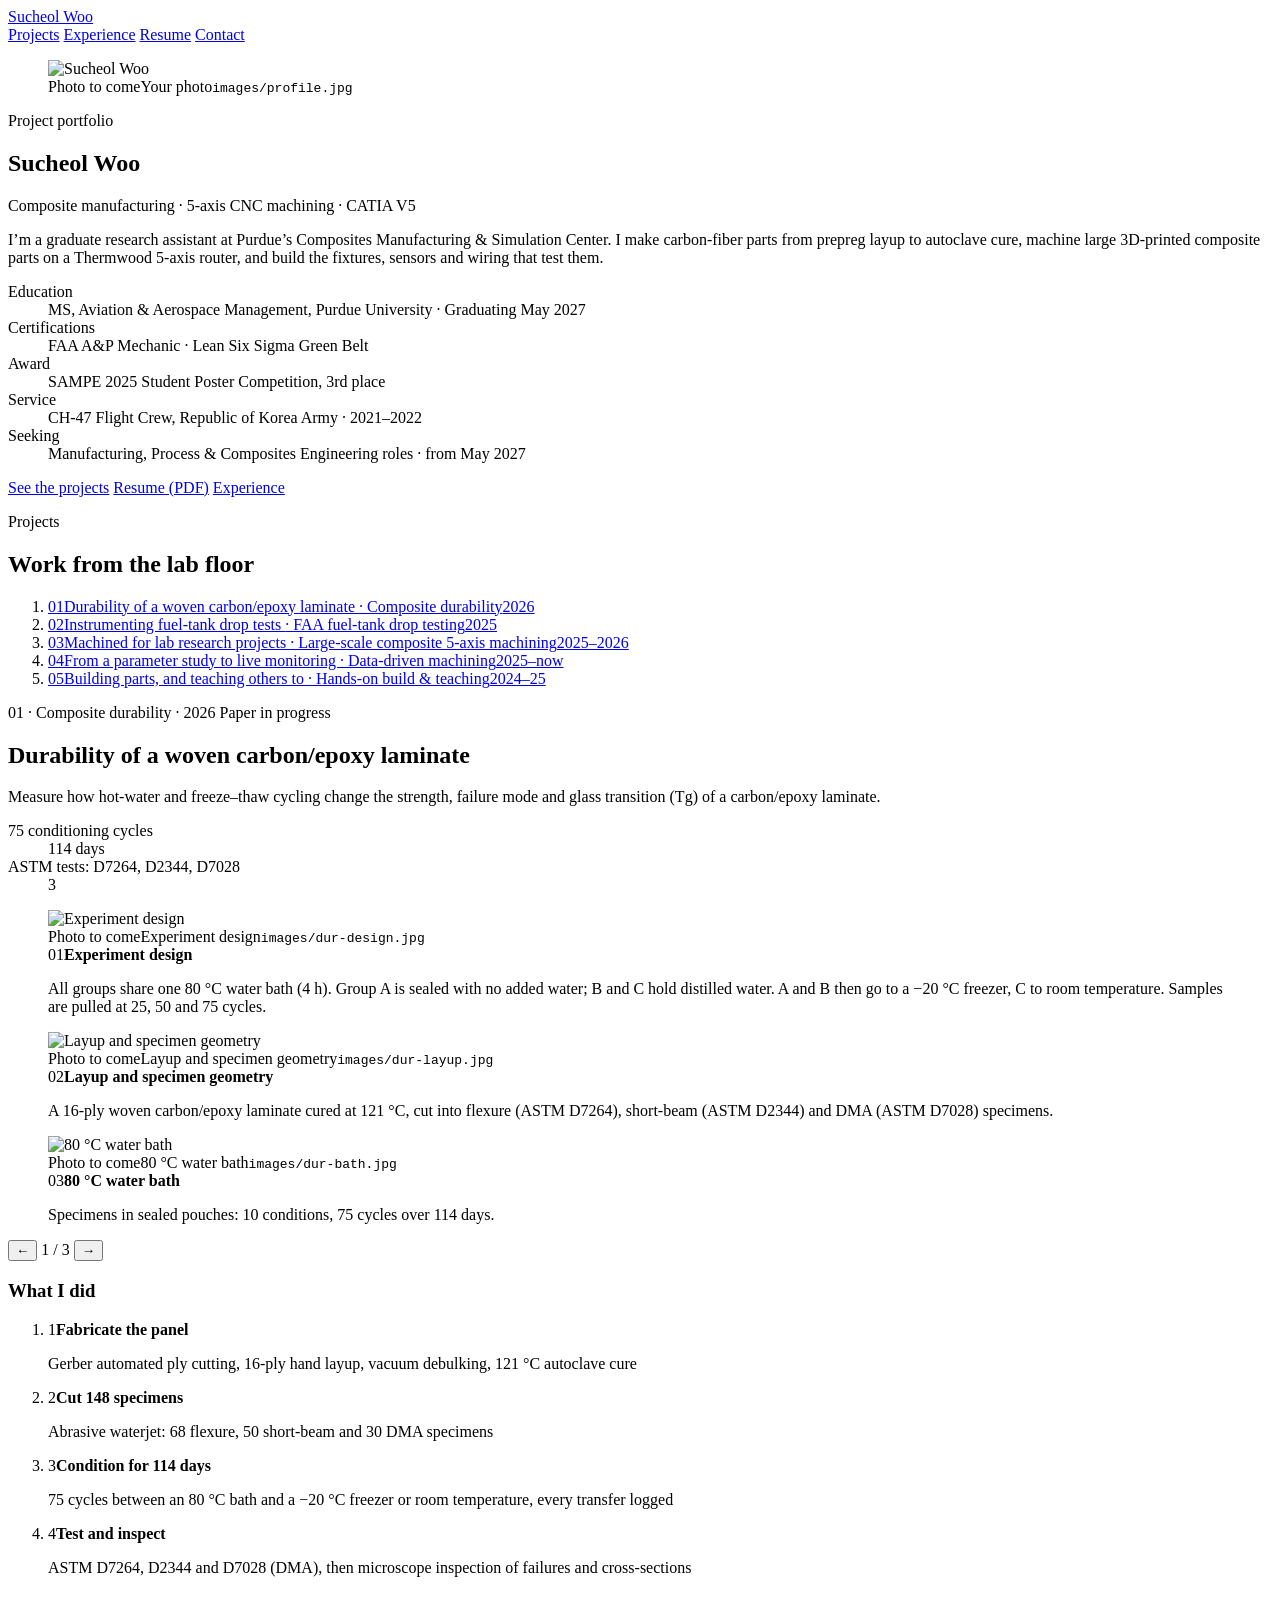
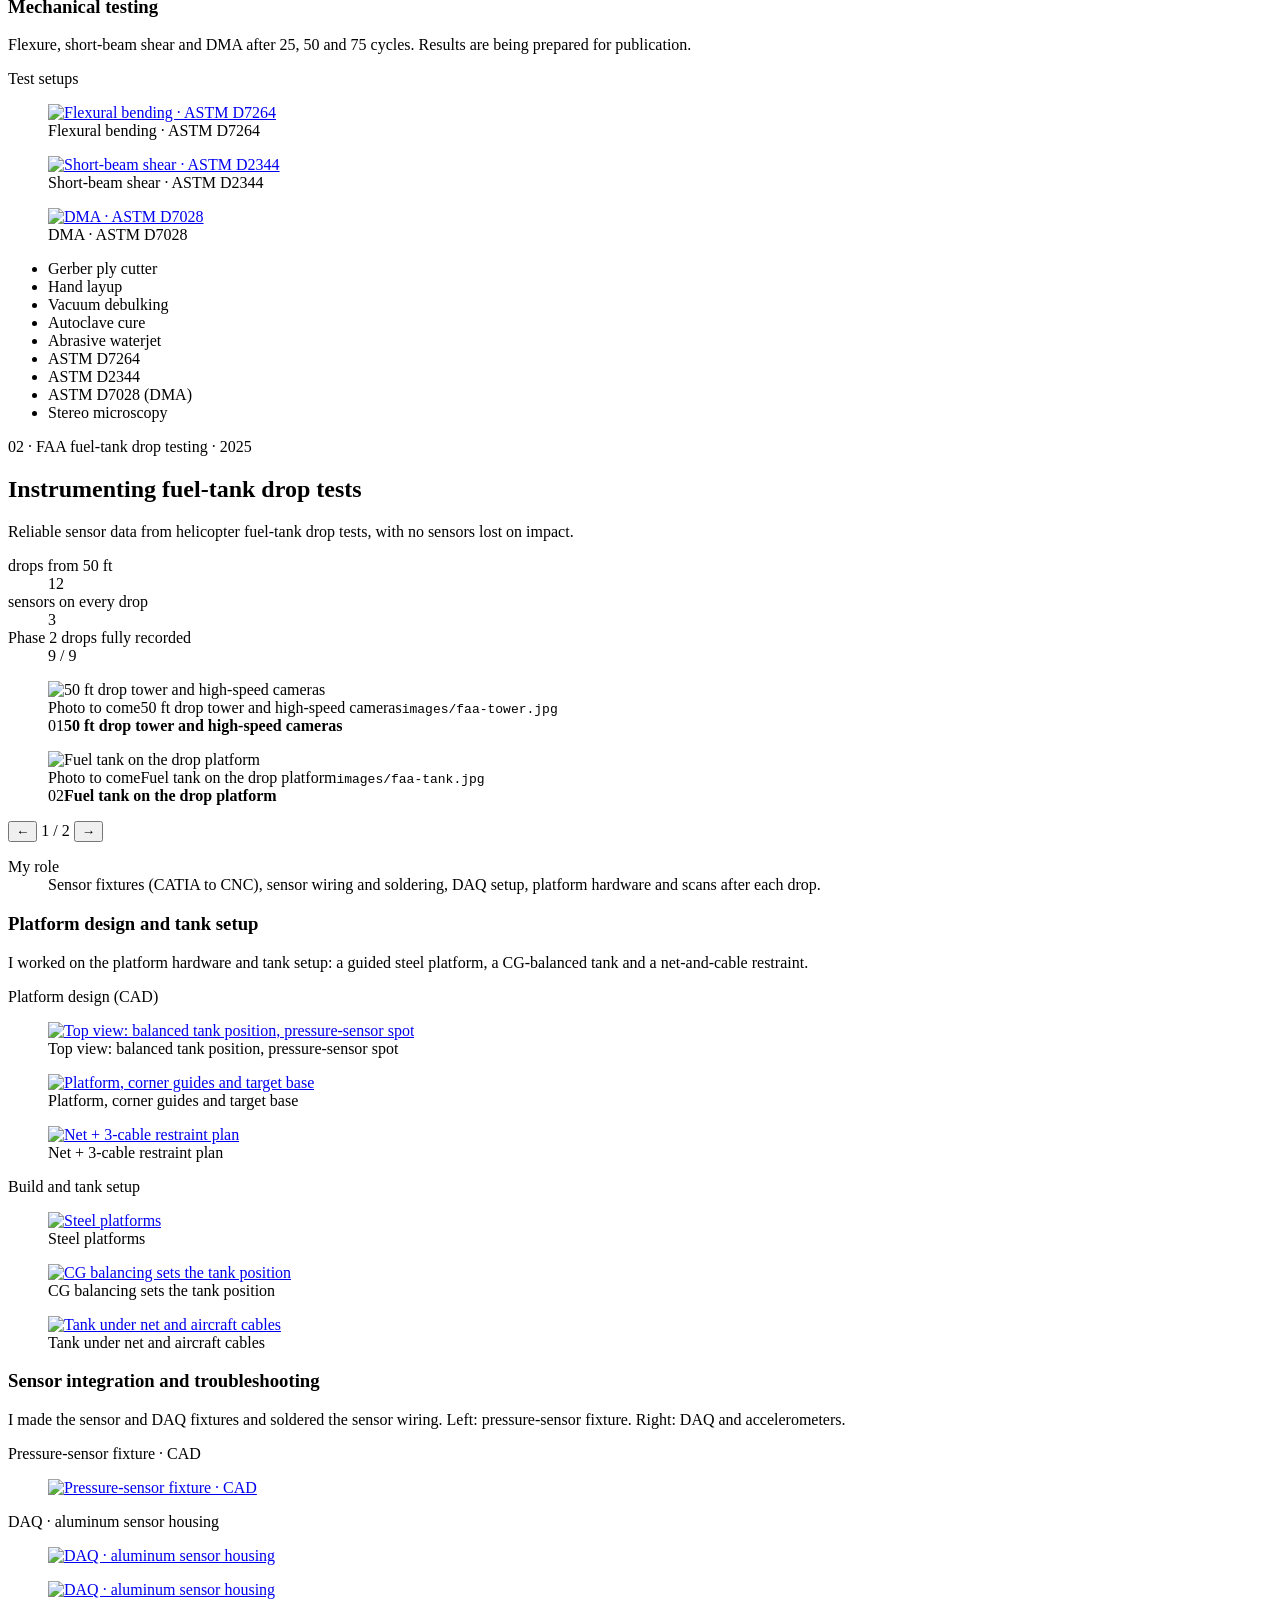
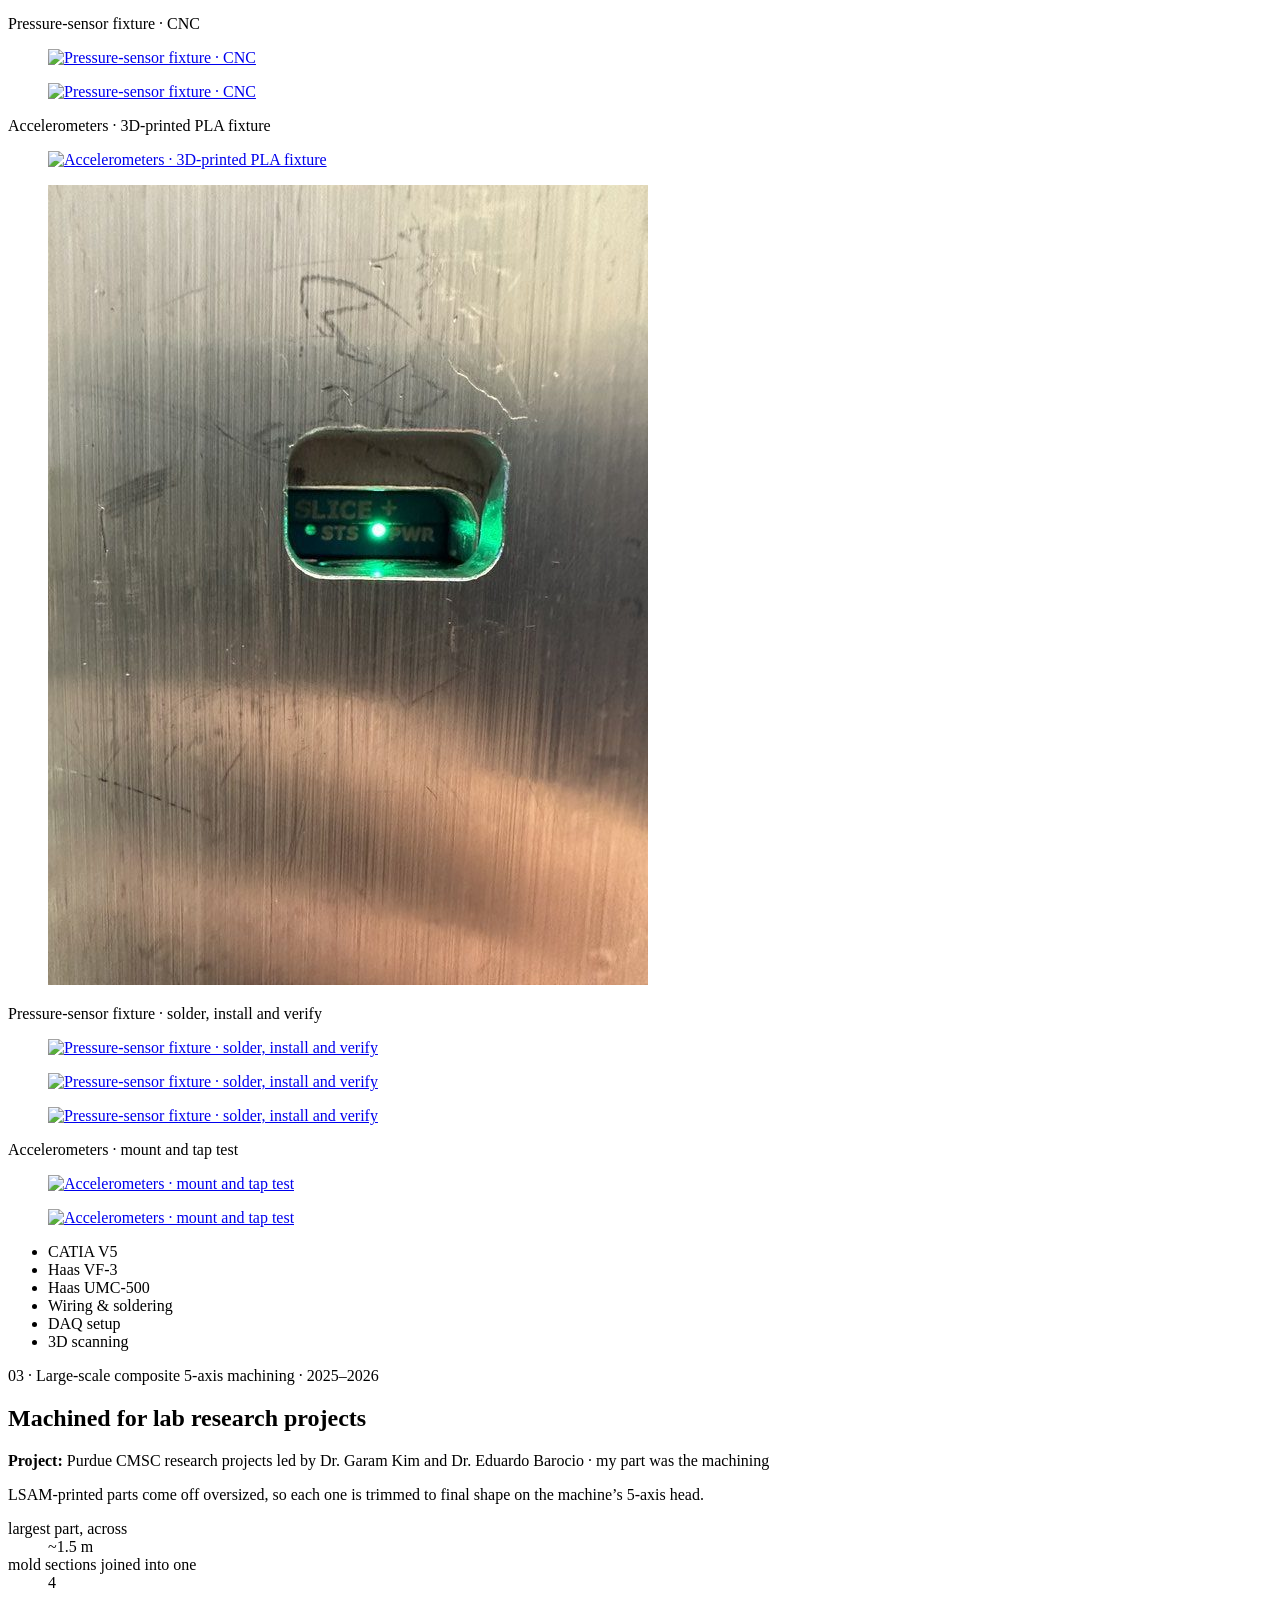
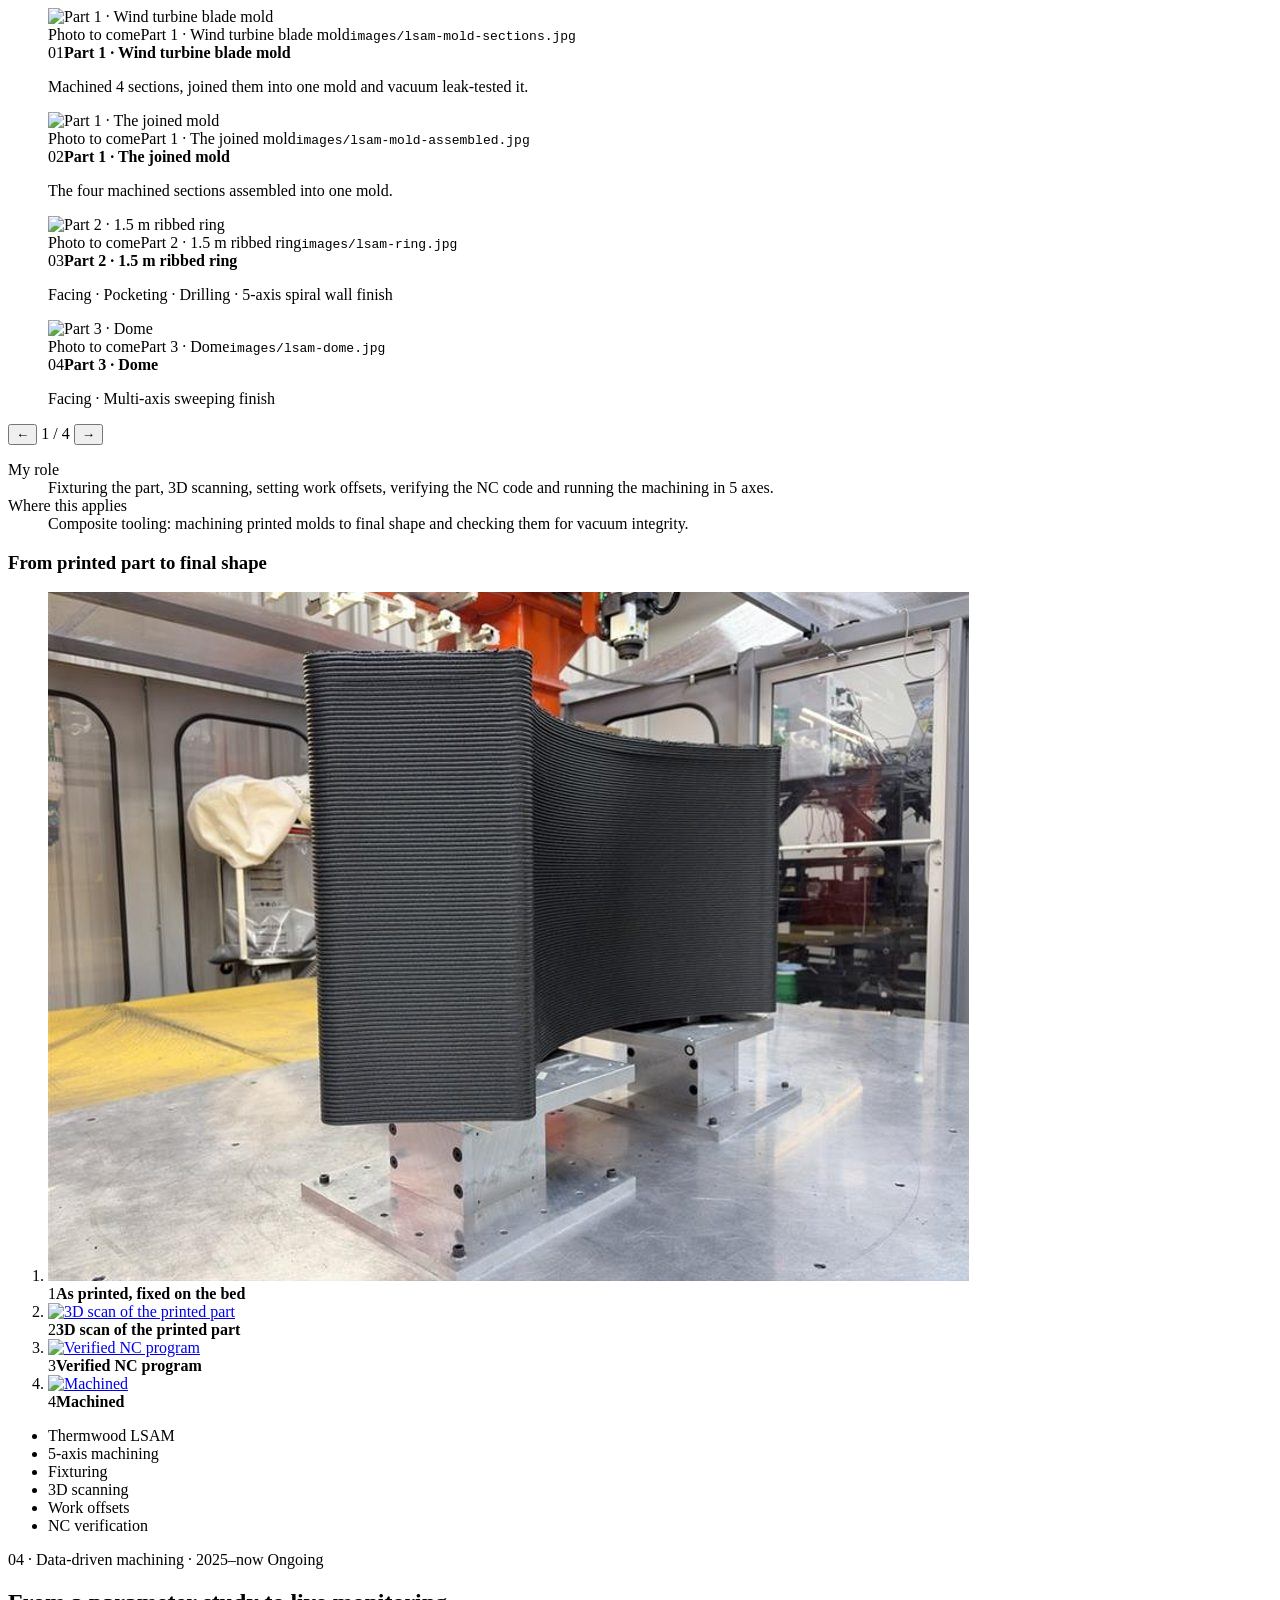
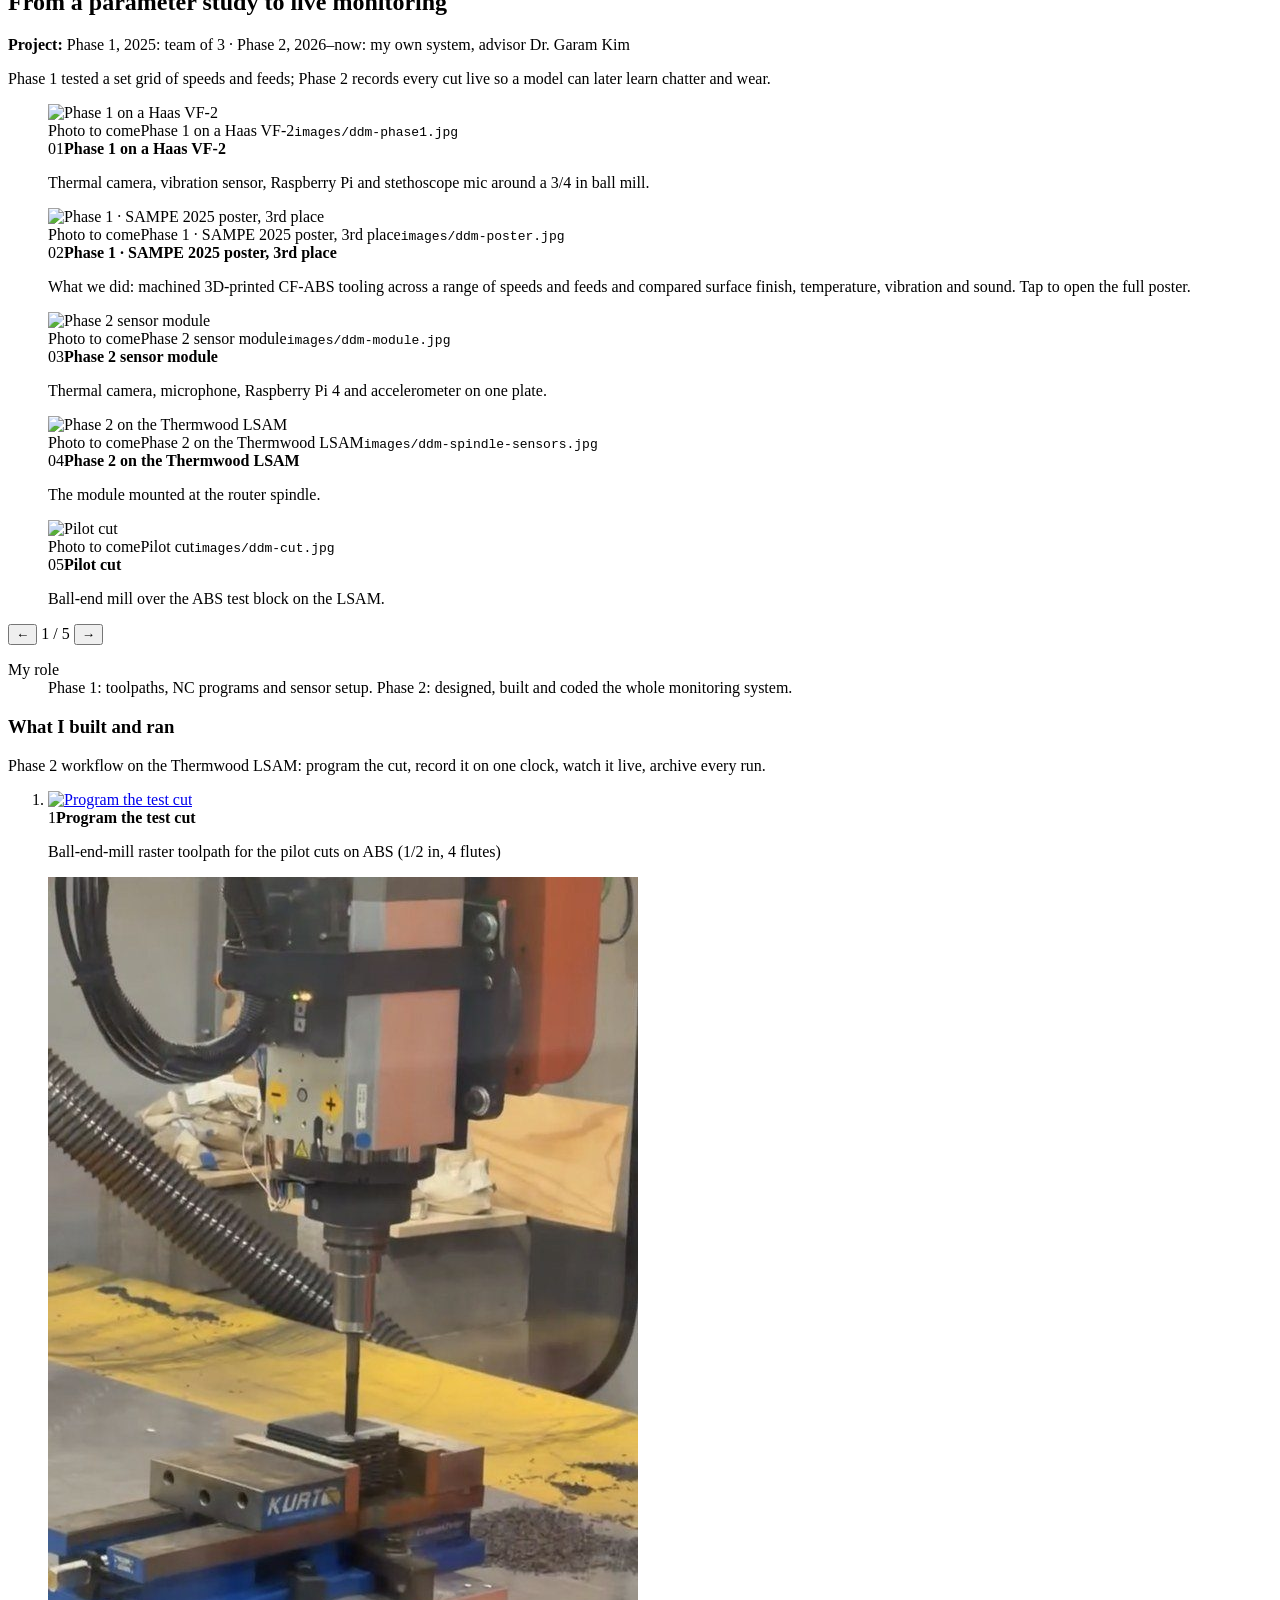
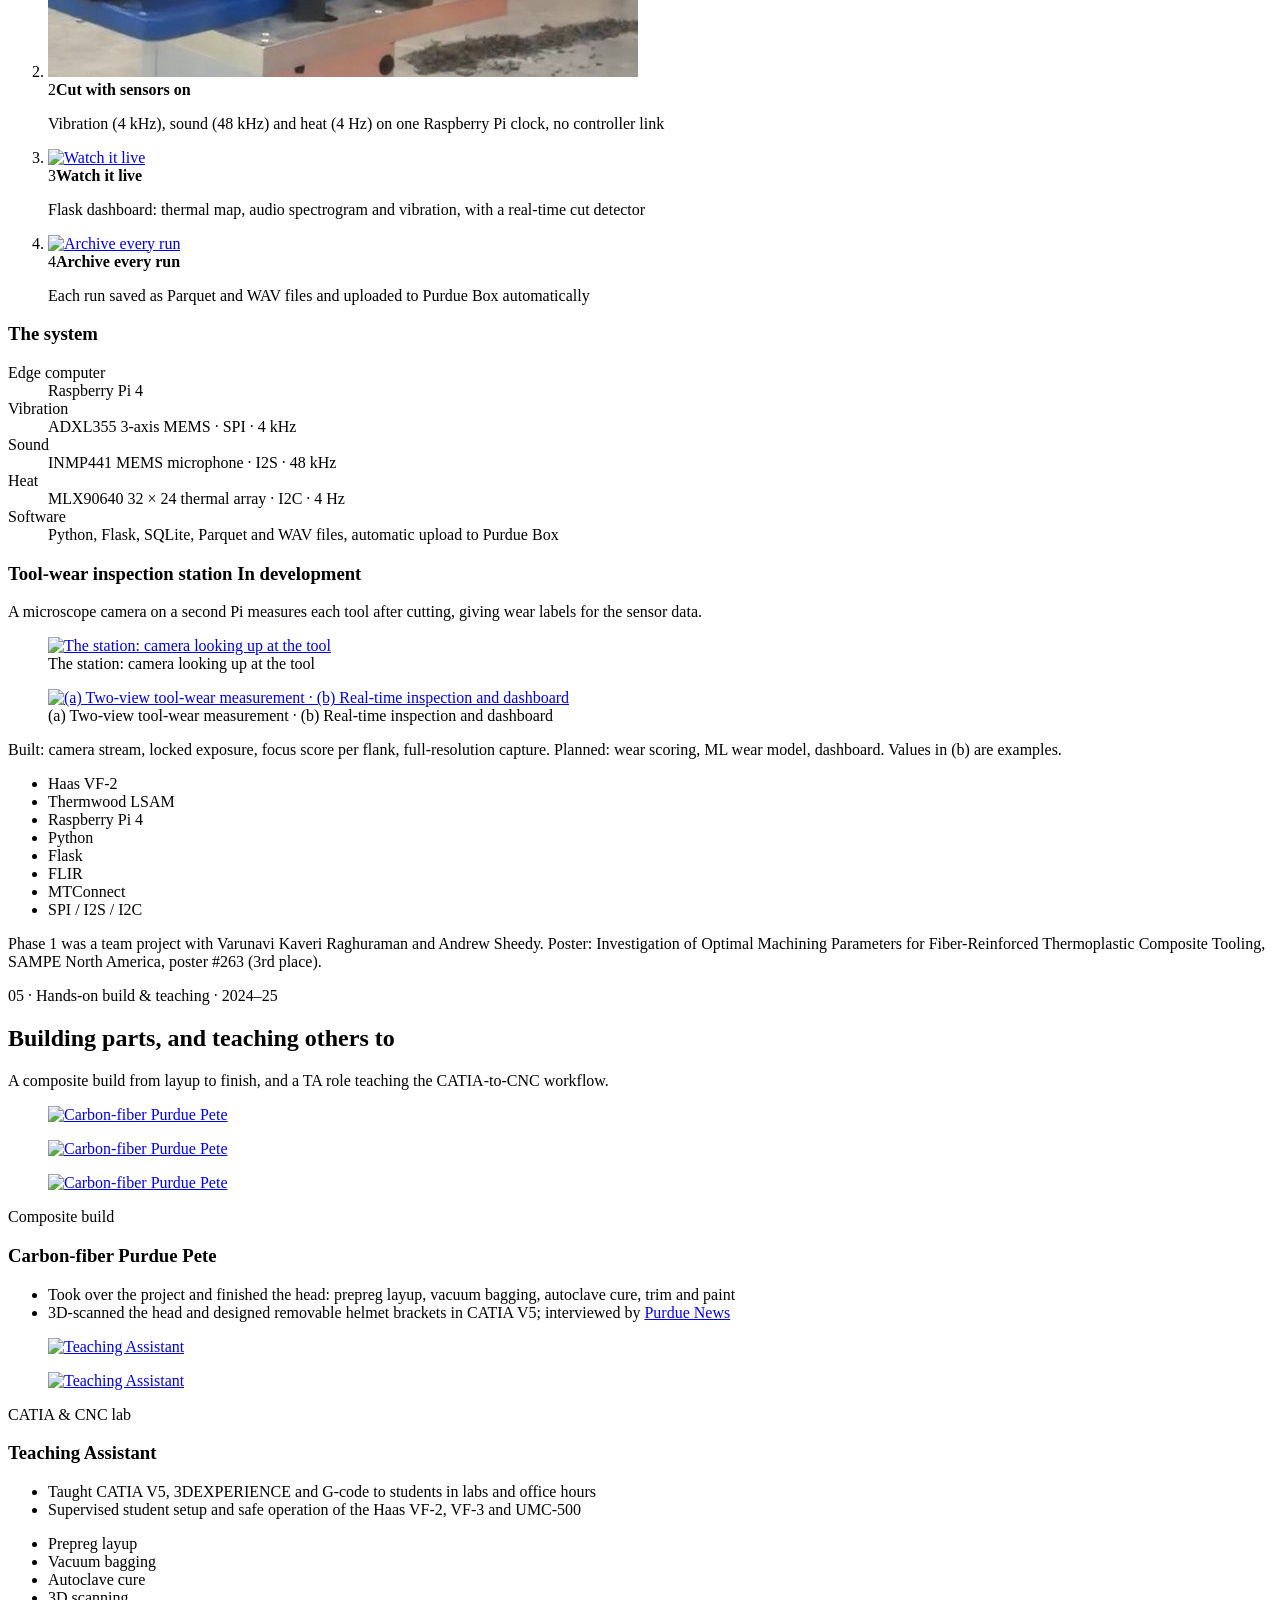
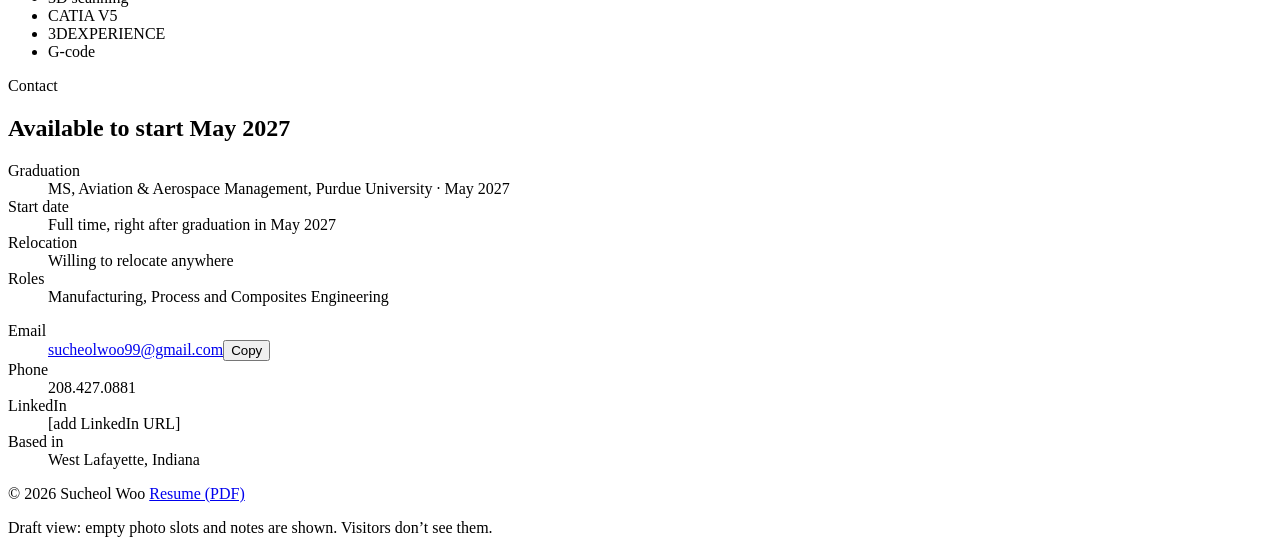
==== commit bf2c6b79: "Phase 1: show SAMPE poster, drop parameter counts and result tables Co-Authored-By: Claude Opus 5.5 " ====
--- a/index.html
+++ b/index.html
@@ -183,31 +183,35 @@
       <p class="eyebrow">04 · Data-driven machining · 2025–now <span class="chip">Ongoing</span></p>
       <h2 id="monitoring-title">From a parameter study to live monitoring</h2>
       <p class="p-proj"><b>Project:</b> Phase 1, 2025: team of 3 · Phase 2, 2026–now: my own system, advisor Dr. Garam Kim</p>
-      <p class="goal">Phase 1 tested a fixed 4 × 4 speed–feed grid; Phase 2 records every cut live so a model can later learn chatter and wear.</p>
-    </div>
-    <dl class="stats"><div><dt>speed–feed conditions</dt><dd>16</dd></div><div><dt>sensors on one clock</dt><dd>3</dd></div><div><dt>controller connections</dt><dd>0</dd></div></dl>
+      <p class="goal">Phase 1 tested a set grid of speeds and feeds; Phase 2 records every cut live so a model can later learn chatter and wear.</p>
+    </div>
+    
     <div class="carousel" data-carousel aria-roledescription="carousel" aria-label="From a parameter study to live monitoring photos">
       <div class="track" tabindex="0" aria-label="Photos. Use the arrow keys to move.">
-        <figure class="slide" data-photo="images/ddm-phase1.jpg" aria-roledescription="slide" aria-label="1 of 4">
+        <figure class="slide" data-photo="images/ddm-phase1.jpg" aria-roledescription="slide" aria-label="1 of 5">
           <div class="frame"><img alt="Phase 1 on a Haas VF-2"><div class="ph" aria-hidden="true"><span class="ph-tag">Photo to come</span><span class="ph-what">Phase 1 on a Haas VF-2</span><code>images/ddm-phase1.jpg</code></div></div>
           <figcaption><span class="num">01</span><b>Phase 1 on a Haas VF-2</b><p>Thermal camera, vibration sensor, Raspberry Pi and stethoscope mic around a 3/4 in ball mill.</p></figcaption>
         </figure>
-        <figure class="slide" data-photo="images/ddm-module.jpg" aria-roledescription="slide" aria-label="2 of 4">
+        <figure class="slide fig" data-photo="images/ddm-poster.jpg" aria-roledescription="slide" aria-label="2 of 5">
+          <div class="frame"><img alt="Phase 1 · SAMPE 2025 poster, 3rd place"><div class="ph" aria-hidden="true"><span class="ph-tag">Photo to come</span><span class="ph-what">Phase 1 · SAMPE 2025 poster, 3rd place</span><code>images/ddm-poster.jpg</code></div></div>
+          <figcaption><span class="num">02</span><b>Phase 1 · SAMPE 2025 poster, 3rd place</b><p>What we did: machined 3D-printed CF-ABS tooling across a range of speeds and feeds and compared surface finish, temperature, vibration and sound. Tap to open the full poster.</p></figcaption>
+        </figure>
+        <figure class="slide" data-photo="images/ddm-module.jpg" aria-roledescription="slide" aria-label="3 of 5">
           <div class="frame"><img alt="Phase 2 sensor module"><div class="ph" aria-hidden="true"><span class="ph-tag">Photo to come</span><span class="ph-what">Phase 2 sensor module</span><code>images/ddm-module.jpg</code></div></div>
-          <figcaption><span class="num">02</span><b>Phase 2 sensor module</b><p>Thermal camera, microphone, Raspberry Pi 4 and accelerometer on one plate.</p></figcaption>
-        </figure>
-        <figure class="slide small" data-photo="images/ddm-spindle-sensors.jpg" aria-roledescription="slide" aria-label="3 of 4">
+          <figcaption><span class="num">03</span><b>Phase 2 sensor module</b><p>Thermal camera, microphone, Raspberry Pi 4 and accelerometer on one plate.</p></figcaption>
+        </figure>
+        <figure class="slide small" data-photo="images/ddm-spindle-sensors.jpg" aria-roledescription="slide" aria-label="4 of 5">
           <div class="frame"><img alt="Phase 2 on the Thermwood LSAM"><div class="ph" aria-hidden="true"><span class="ph-tag">Photo to come</span><span class="ph-what">Phase 2 on the Thermwood LSAM</span><code>images/ddm-spindle-sensors.jpg</code></div></div>
-          <figcaption><span class="num">03</span><b>Phase 2 on the Thermwood LSAM</b><p>The module mounted at the router spindle.</p></figcaption>
-        </figure>
-        <figure class="slide small" data-photo="images/ddm-cut.jpg" aria-roledescription="slide" aria-label="4 of 4">
+          <figcaption><span class="num">04</span><b>Phase 2 on the Thermwood LSAM</b><p>The module mounted at the router spindle.</p></figcaption>
+        </figure>
+        <figure class="slide small" data-photo="images/ddm-cut.jpg" aria-roledescription="slide" aria-label="5 of 5">
           <div class="frame"><img alt="Pilot cut"><div class="ph" aria-hidden="true"><span class="ph-tag">Photo to come</span><span class="ph-what">Pilot cut</span><code>images/ddm-cut.jpg</code></div></div>
-          <figcaption><span class="num">04</span><b>Pilot cut</b><p>Ball-end mill over the ABS test block on the LSAM.</p></figcaption>
-        </figure>
-      </div>
-      <div class="controls">
-        <button class="arrow" type="button" data-dir="prev" aria-label="Previous photo">←</button>
-        <span class="count" aria-live="polite">1 / 4</span>
+          <figcaption><span class="num">05</span><b>Pilot cut</b><p>Ball-end mill over the ABS test block on the LSAM.</p></figcaption>
+        </figure>
+      </div>
+      <div class="controls">
+        <button class="arrow" type="button" data-dir="prev" aria-label="Previous photo">←</button>
+        <span class="count" aria-live="polite">1 / 5</span>
         <button class="arrow" type="button" data-dir="next" aria-label="Next photo">→</button>
         <div class="dots"></div>
       </div>
@@ -215,21 +219,7 @@
     <dl class="or"><div><dt>My role</dt><dd>Phase 1: toolpaths, NC programs and sensor setup. Phase 2: designed, built and coded the whole monitoring system.</dd></div></dl>
     <div class="chapter"><h3 class="ch-title">What I built and ran</h3><p class="ch-sub">Phase 2 workflow on the Thermwood LSAM: program the cut, record it on one clock, watch it live, archive every run.</p><ol class="steps with-img"><li><div class="step-img"><a class="zoom" href="images/ddm-toolpath.png" target="_blank" rel="noopener" aria-label="Open Program the test cut full size"><img src="images/ddm-toolpath.png" alt="Program the test cut" width="714" height="598" loading="lazy" decoding="async"></a></div><div class="step-txt"><span class="step-n">1</span><b>Program the test cut</b><p>Ball-end-mill raster toolpath for the pilot cuts on ABS (1/2 in, 4 flutes)</p></div></li><li><div class="step-img"><a class="zoom" href="images/ddm-cutting.jpg" target="_blank" rel="noopener" aria-label="Open Cut with sensors on full size"><img src="images/ddm-cutting.jpg" alt="Cut with sensors on" width="590" height="800" loading="lazy" decoding="async"></a></div><div class="step-txt"><span class="step-n">2</span><b>Cut with sensors on</b><p>Vibration (4 kHz), sound (48 kHz) and heat (4 Hz) on one Raspberry Pi clock, no controller link</p></div></li><li><div class="step-img"><a class="zoom" href="images/ddm-dashboard.jpg" target="_blank" rel="noopener" aria-label="Open Watch it live full size"><img src="images/ddm-dashboard.jpg" alt="Watch it live" width="1100" height="600" loading="lazy" decoding="async"></a></div><div class="step-txt"><span class="step-n">3</span><b>Watch it live</b><p>Flask dashboard: thermal map, audio spectrogram and vibration, with a real-time cut detector</p></div></li><li><div class="step-img"><a class="zoom" href="images/ddm-archive.jpg" target="_blank" rel="noopener" aria-label="Open Archive every run full size"><img src="images/ddm-archive.jpg" alt="Archive every run" width="860" height="510" loading="lazy" decoding="async"></a></div><div class="step-txt"><span class="step-n">4</span><b>Archive every run</b><p>Each run saved as Parquet and WAV files and uploaded to Purdue Box automatically</p></div></li></ol></div>
     <div class="chapter"><h3 class="ch-title">The system</h3><dl class="facts"><dt>Edge computer</dt><dd>Raspberry Pi 4</dd><dt>Vibration</dt><dd>ADXL355 3-axis MEMS · SPI · 4 kHz</dd><dt>Sound</dt><dd>INMP441 MEMS microphone · I2S · 48 kHz</dd><dt>Heat</dt><dd>MLX90640 32 × 24 thermal array · I2C · 4 Hz</dd><dt>Software</dt><dd>Python, Flask, SQLite, Parquet and WAV files, automatic upload to Purdue Box</dd></dl></div>
-    <div class="chapter"><h3 class="ch-title">Phase 1 results across all 16 conditions</h3><p class="ch-sub">Rows: feed per tooth (IPT, in). Columns: surface speed (SFM). Haas VF-2, 3/4 in ball-end mill on 3D-printed CF-ABS.</p><div class="heat-grid"><figure class="heat">
-        <table>
-          <caption><b>Average surface roughness Ra</b> <span>(µm)</span></caption>
-          <thead><tr><th scope="col" class="corner">IPT \ SFM</th><th scope="col">750</th><th scope="col">1500</th><th scope="col">2250</th><th scope="col">3000</th></tr></thead>
-          <tbody><tr><th scope="row">0.001</th><td class="lo" style="--t:0.000" title="0.001 IPT, 750 SFM: Ra 0.614 µm">0.614</td><td class="lo" style="--t:0.093" title="0.001 IPT, 1500 SFM: Ra 0.852 µm">0.852</td><td class="lo" style="--t:0.160" title="0.001 IPT, 2250 SFM: Ra 1.025 µm">1.025</td><td class="lo" style="--t:0.185" title="0.001 IPT, 3000 SFM: Ra 1.09 µm">1.09</td></tr><tr><th scope="row">0.0033</th><td class="lo" style="--t:0.329" title="0.0033 IPT, 750 SFM: Ra 1.461 µm">1.461</td><td class="lo" style="--t:0.227" title="0.0033 IPT, 1500 SFM: Ra 1.198 µm">1.198</td><td class="lo" style="--t:0.242" title="0.0033 IPT, 2250 SFM: Ra 1.236 µm">1.236</td><td class="lo" style="--t:0.204" title="0.0033 IPT, 3000 SFM: Ra 1.138 µm">1.138</td></tr><tr><th scope="row">0.0066</th><td class="lo" style="--t:0.346" title="0.0066 IPT, 750 SFM: Ra 1.504 µm">1.504</td><td class="hi" style="--t:0.641" title="0.0066 IPT, 1500 SFM: Ra 2.261 µm">2.261</td><td class="hi" style="--t:0.772" title="0.0066 IPT, 2250 SFM: Ra 2.599 µm">2.599</td><td class="lo" style="--t:0.369" title="0.0066 IPT, 3000 SFM: Ra 1.562 µm">1.562</td></tr><tr><th scope="row">0.01</th><td class="hi" style="--t:0.763" title="0.01 IPT, 750 SFM: Ra 2.576 µm">2.576</td><td class="hi" style="--t:0.601" title="0.01 IPT, 1500 SFM: Ra 2.158 µm">2.158</td><td class="hi" style="--t:1.000" title="0.01 IPT, 2250 SFM: Ra 3.185 µm">3.185</td><td class="hi" style="--t:0.843" title="0.01 IPT, 3000 SFM: Ra 2.782 µm">2.782</td></tr></tbody>
-        </table>
-        <figcaption class="heat-key"><span class="swatch" aria-hidden="true"></span>Lighter is lower, darker is higher: 0.614 to 3.185 µm</figcaption>
-      </figure><figure class="heat">
-        <table>
-          <caption><b>Maximum part temperature</b> <span>(°C)</span></caption>
-          <thead><tr><th scope="col" class="corner">IPT \ SFM</th><th scope="col">750</th><th scope="col">1500</th><th scope="col">2250</th><th scope="col">3000</th></tr></thead>
-          <tbody><tr><th scope="row">0.001</th><td class="lo" style="--t:0.276" title="0.001 IPT, 750 SFM: Max temperature 108.34 °C">108.34</td><td class="lo" style="--t:0.474" title="0.001 IPT, 1500 SFM: Max temperature 126.21 °C">126.21</td><td class="hi" style="--t:0.821" title="0.001 IPT, 2250 SFM: Max temperature 157.65 °C">157.65</td><td class="hi" style="--t:1.000" title="0.001 IPT, 3000 SFM: Max temperature 173.81 °C">173.81</td></tr><tr><th scope="row">0.0033</th><td class="lo" style="--t:0.150" title="0.0033 IPT, 750 SFM: Max temperature 96.88 °C">96.88</td><td class="lo" style="--t:0.529" title="0.0033 IPT, 1500 SFM: Max temperature 131.22 °C">131.22</td><td class="hi" style="--t:0.804" title="0.0033 IPT, 2250 SFM: Max temperature 156.10 °C">156.10</td><td class="hi" style="--t:0.993" title="0.0033 IPT, 3000 SFM: Max temperature 173.16 °C">173.16</td></tr><tr><th scope="row">0.0066</th><td class="lo" style="--t:0.193" title="0.0066 IPT, 750 SFM: Max temperature 100.84 °C">100.84</td><td class="lo" style="--t:0.552" title="0.0066 IPT, 1500 SFM: Max temperature 133.24 °C">133.24</td><td class="hi" style="--t:0.827" title="0.0066 IPT, 2250 SFM: Max temperature 158.17 °C">158.17</td><td class="hi" style="--t:0.918" title="0.0066 IPT, 3000 SFM: Max temperature 166.36 °C">166.36</td></tr><tr><th scope="row">0.01</th><td class="lo" style="--t:0.000" title="0.01 IPT, 750 SFM: Max temperature 83.34 °C">83.34</td><td class="lo" style="--t:0.353" title="0.01 IPT, 1500 SFM: Max temperature 115.27 °C">115.27</td><td class="hi" style="--t:0.851" title="0.01 IPT, 2250 SFM: Max temperature 160.35 °C">160.35</td><td class="hi" style="--t:0.960" title="0.01 IPT, 3000 SFM: Max temperature 170.22 °C">170.22</td></tr></tbody>
-        </table>
-        <figcaption class="heat-key"><span class="swatch" aria-hidden="true"></span>Lighter is lower, darker is higher: 83.34 to 173.81 °C</figcaption>
-      </figure></div></div><div class="chapter"><h3 class="ch-title">Tool-wear inspection station <span class="chip">In development</span></h3><p class="ch-sub">A microscope camera on a second Pi measures each tool after cutting, giving wear labels for the sensor data.</p><div class="prow"><div class="cells" style="max-width:779px"><figure class="cell" style="--ar:0.786"><a class="zoom" href="images/ddm-toolwear-station.jpg" target="_blank" rel="noopener" aria-label="Open The station: camera looking up at the tool full size"><img src="images/ddm-toolwear-station.jpg" alt="The station: camera looking up at the tool" width="877" height="1116" loading="lazy" decoding="async"></a><figcaption>The station: camera looking up at the tool</figcaption></figure><figure class="cell on-white" style="--ar:1.778"><a class="zoom" href="images/ddm-toolwear-plan.jpg" target="_blank" rel="noopener" aria-label="Open (a) Two-view tool-wear measurement · (b) Real-time inspection and dashboard full size"><img src="images/ddm-toolwear-plan.jpg" alt="(a) Two-view tool-wear measurement · (b) Real-time inspection and dashboard" width="1600" height="900" loading="lazy" decoding="async"></a><figcaption>(a) Two-view tool-wear measurement · (b) Real-time inspection and dashboard</figcaption></figure></div></div><p class="foot-note">Built: camera stream, locked exposure, focus score per flank, full-resolution capture. Planned: wear scoring, ML wear model, dashboard. Values in (b) are examples.</p></div>
+    <div class="chapter"><h3 class="ch-title">Tool-wear inspection station <span class="chip">In development</span></h3><p class="ch-sub">A microscope camera on a second Pi measures each tool after cutting, giving wear labels for the sensor data.</p><div class="prow"><div class="cells" style="max-width:779px"><figure class="cell" style="--ar:0.786"><a class="zoom" href="images/ddm-toolwear-station.jpg" target="_blank" rel="noopener" aria-label="Open The station: camera looking up at the tool full size"><img src="images/ddm-toolwear-station.jpg" alt="The station: camera looking up at the tool" width="877" height="1116" loading="lazy" decoding="async"></a><figcaption>The station: camera looking up at the tool</figcaption></figure><figure class="cell on-white" style="--ar:1.778"><a class="zoom" href="images/ddm-toolwear-plan.jpg" target="_blank" rel="noopener" aria-label="Open (a) Two-view tool-wear measurement · (b) Real-time inspection and dashboard full size"><img src="images/ddm-toolwear-plan.jpg" alt="(a) Two-view tool-wear measurement · (b) Real-time inspection and dashboard" width="1600" height="900" loading="lazy" decoding="async"></a><figcaption>(a) Two-view tool-wear measurement · (b) Real-time inspection and dashboard</figcaption></figure></div></div><p class="foot-note">Built: camera stream, locked exposure, focus score per flank, full-resolution capture. Planned: wear scoring, ML wear model, dashboard. Values in (b) are examples.</p></div>
     
     <ul class="tags" aria-label="Tools and methods"><li>Haas VF-2</li><li>Thermwood LSAM</li><li>Raspberry Pi 4</li><li>Python</li><li>Flask</li><li>FLIR</li><li>MTConnect</li><li>SPI / I2S / I2C</li></ul>
     <p class="note">Phase 1 was a team project with Varunavi Kaveri Raghuraman and Andrew Sheedy. Poster: Investigation of Optimal Machining Parameters for Fiber-Reinforced Thermoplastic Composite Tooling, SAMPE North America, poster #263 (3rd place).</p>
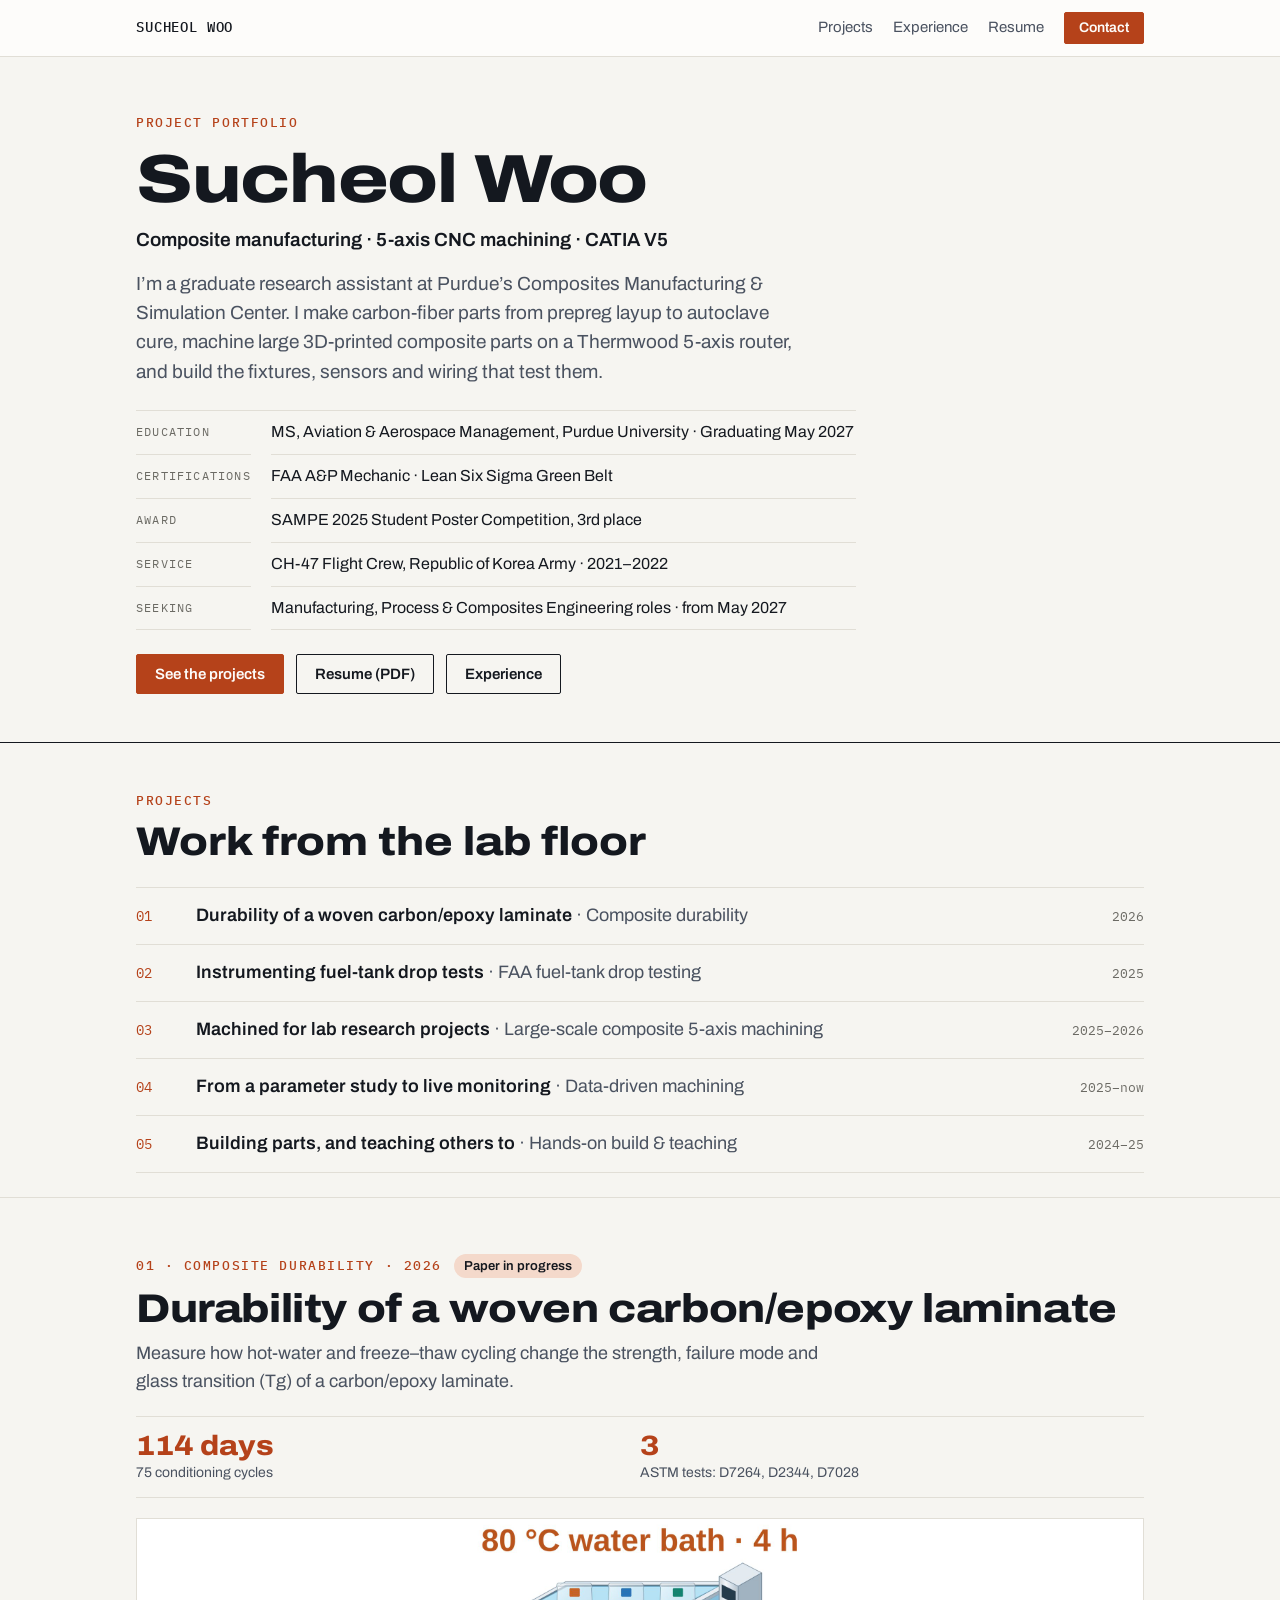
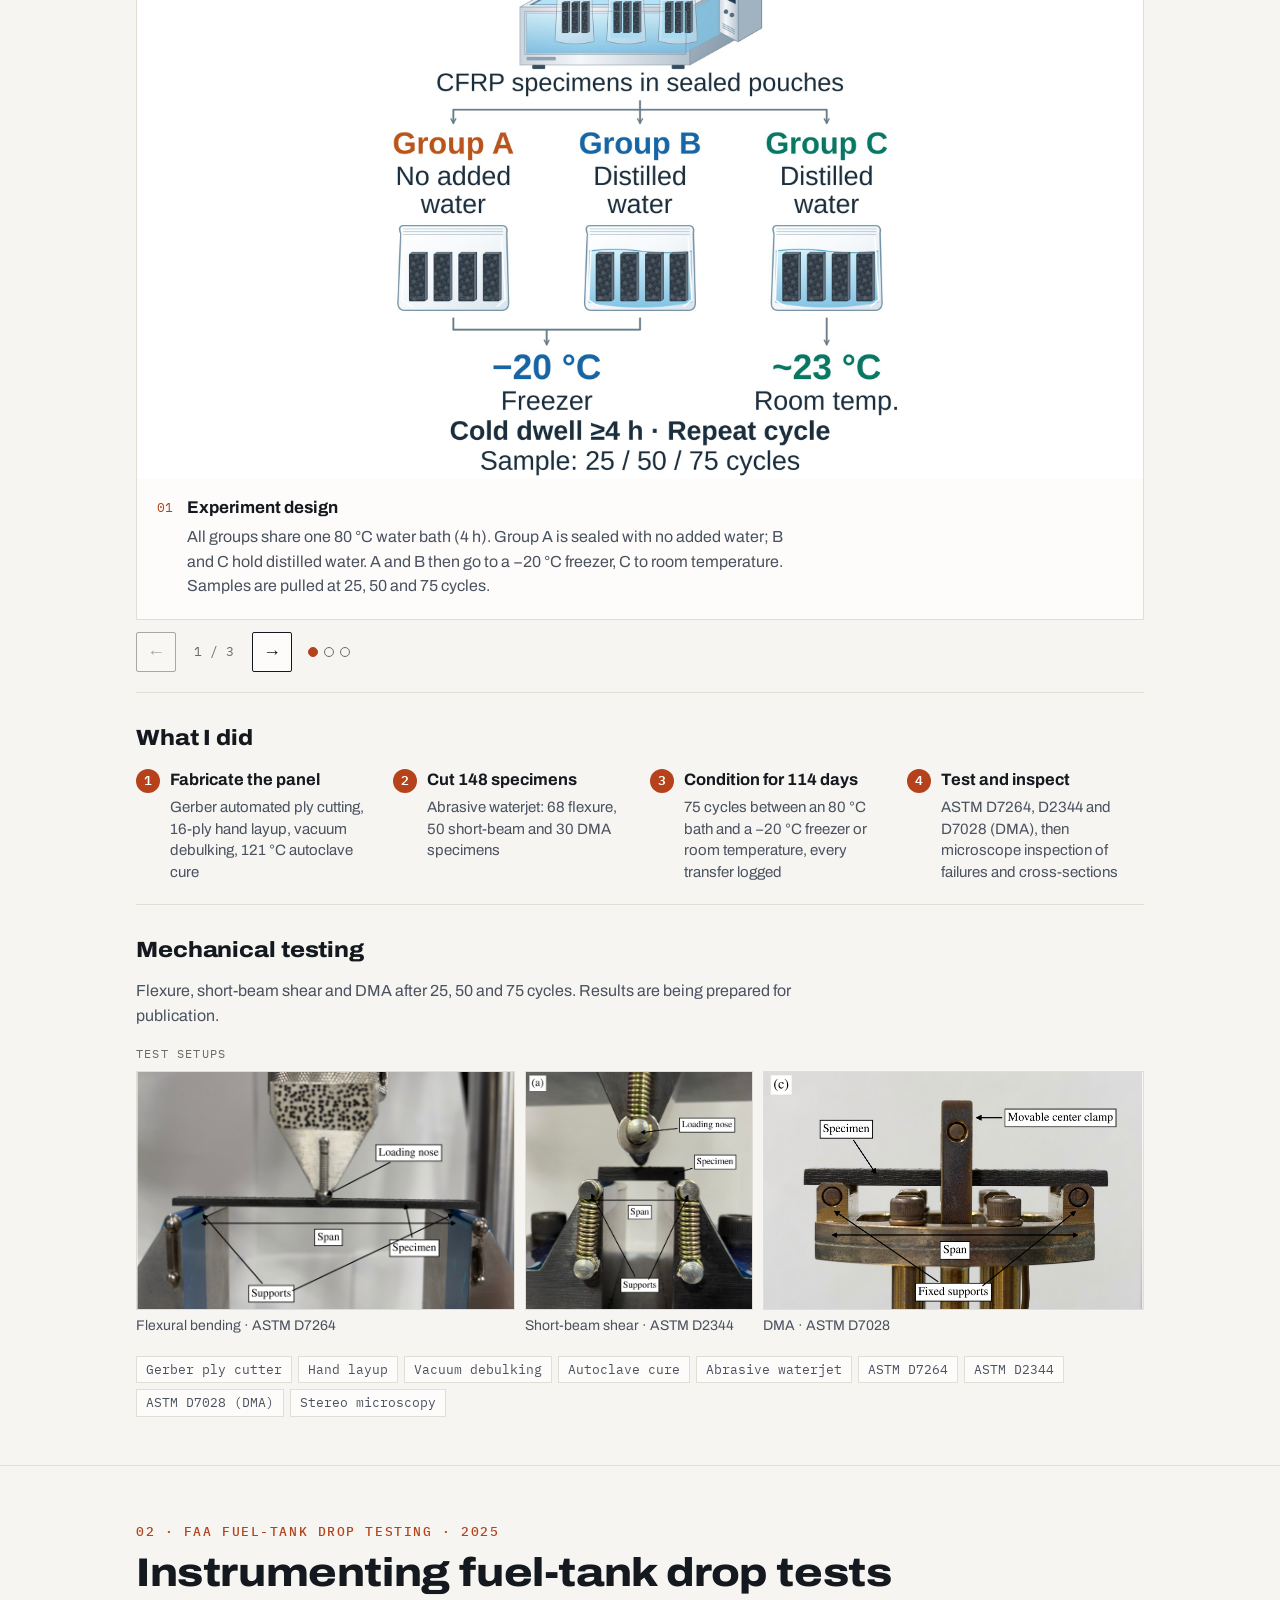
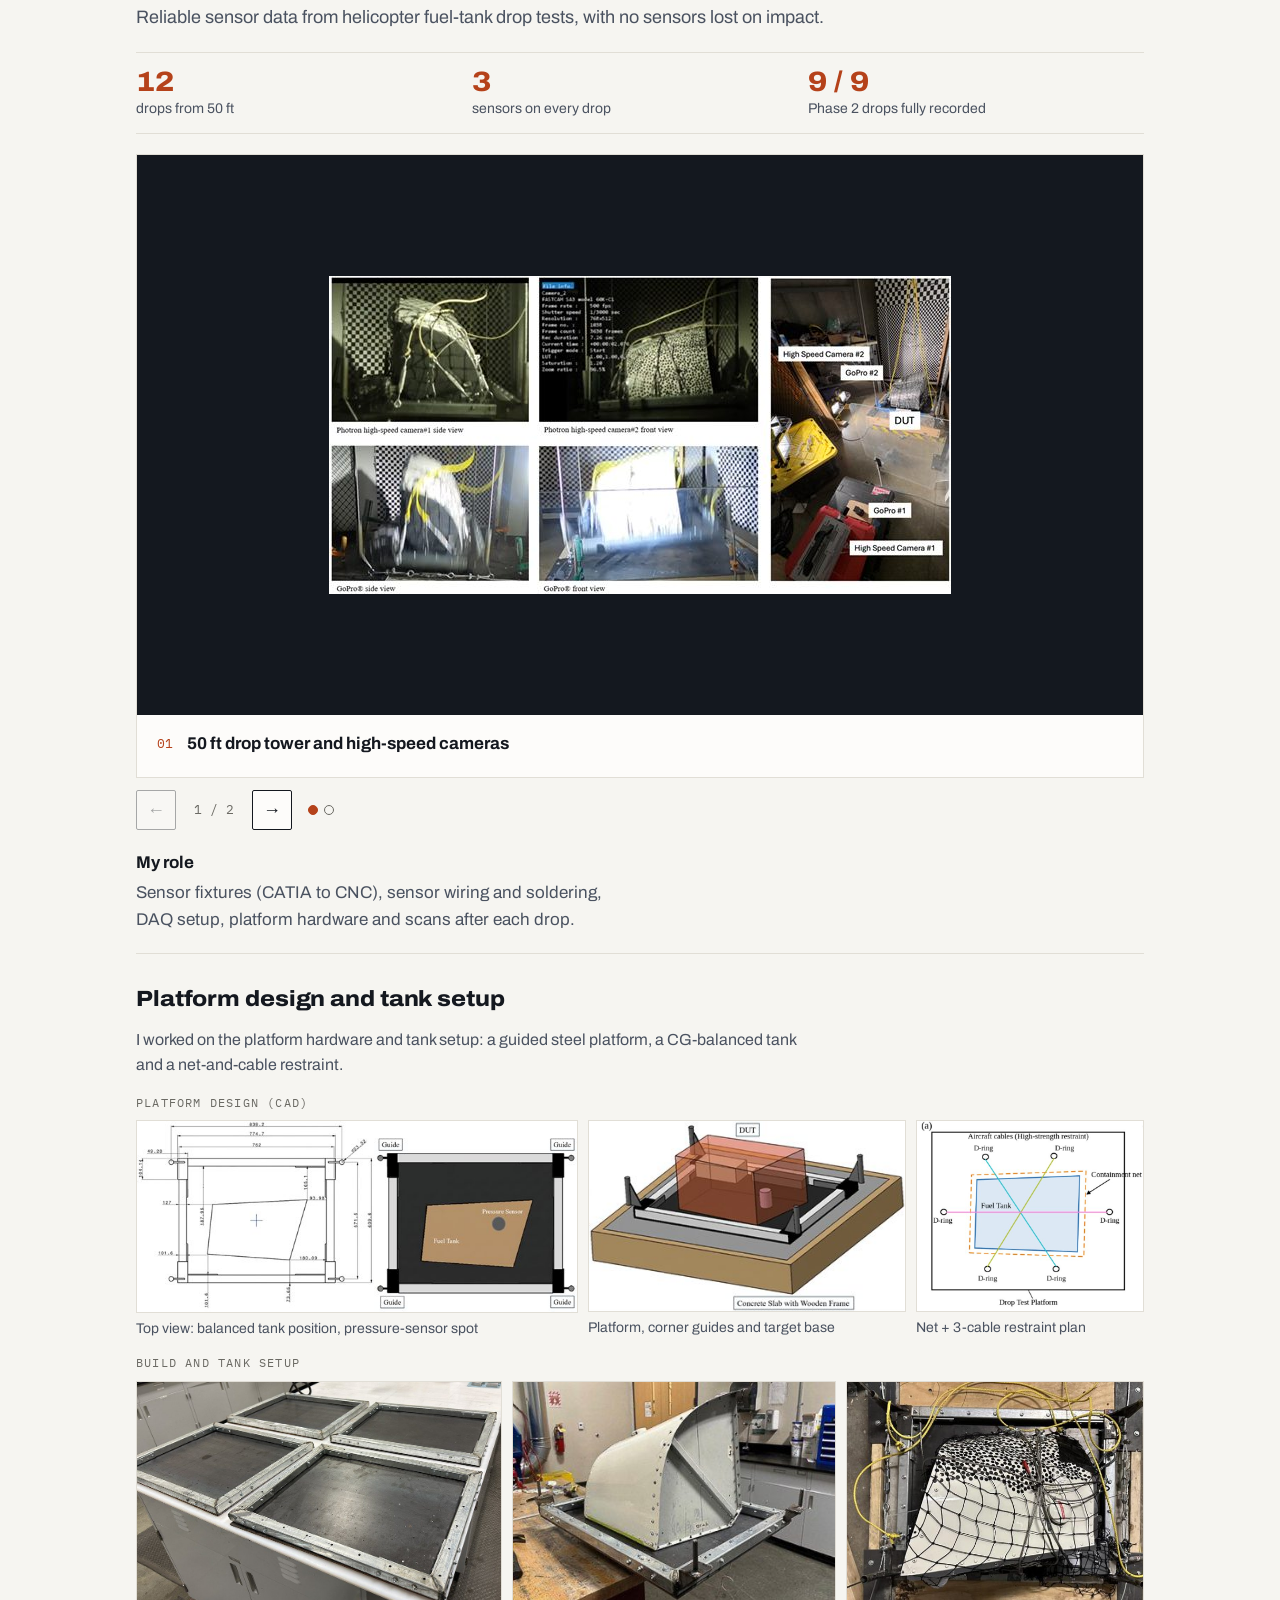
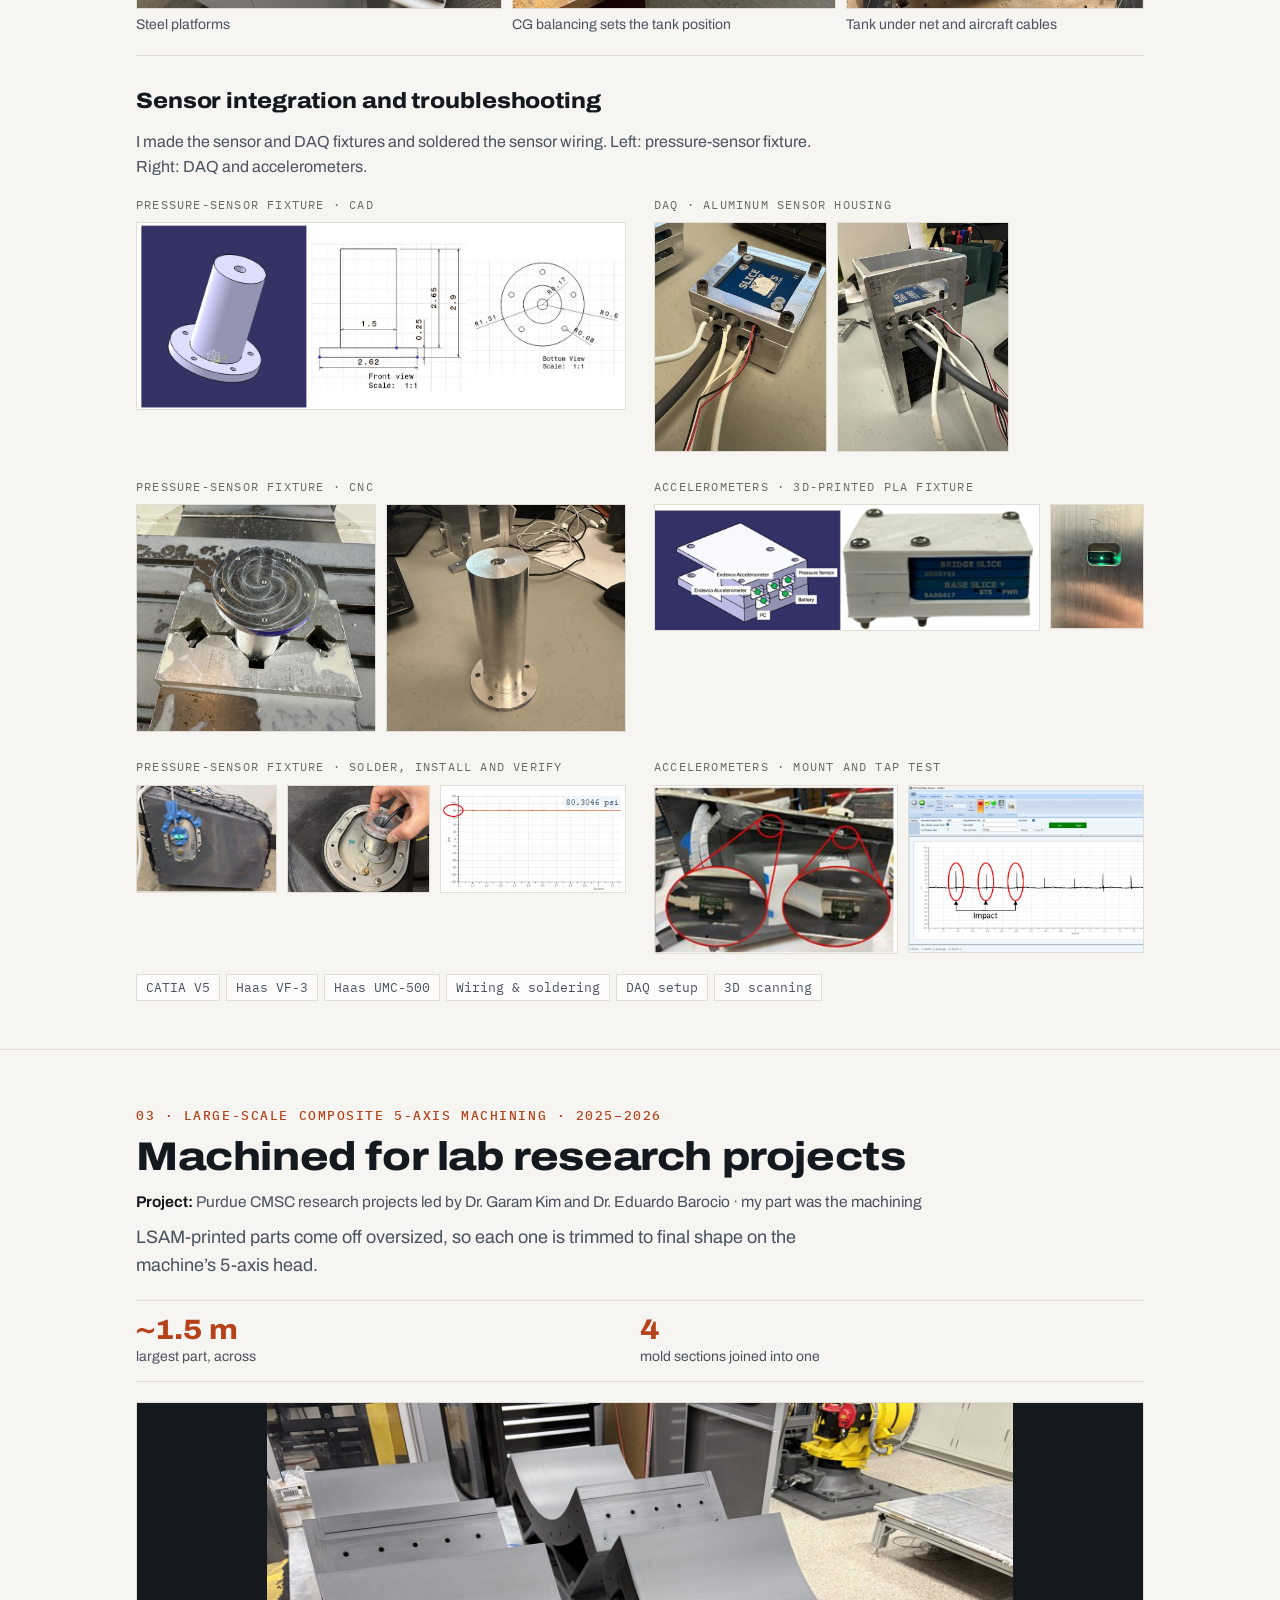
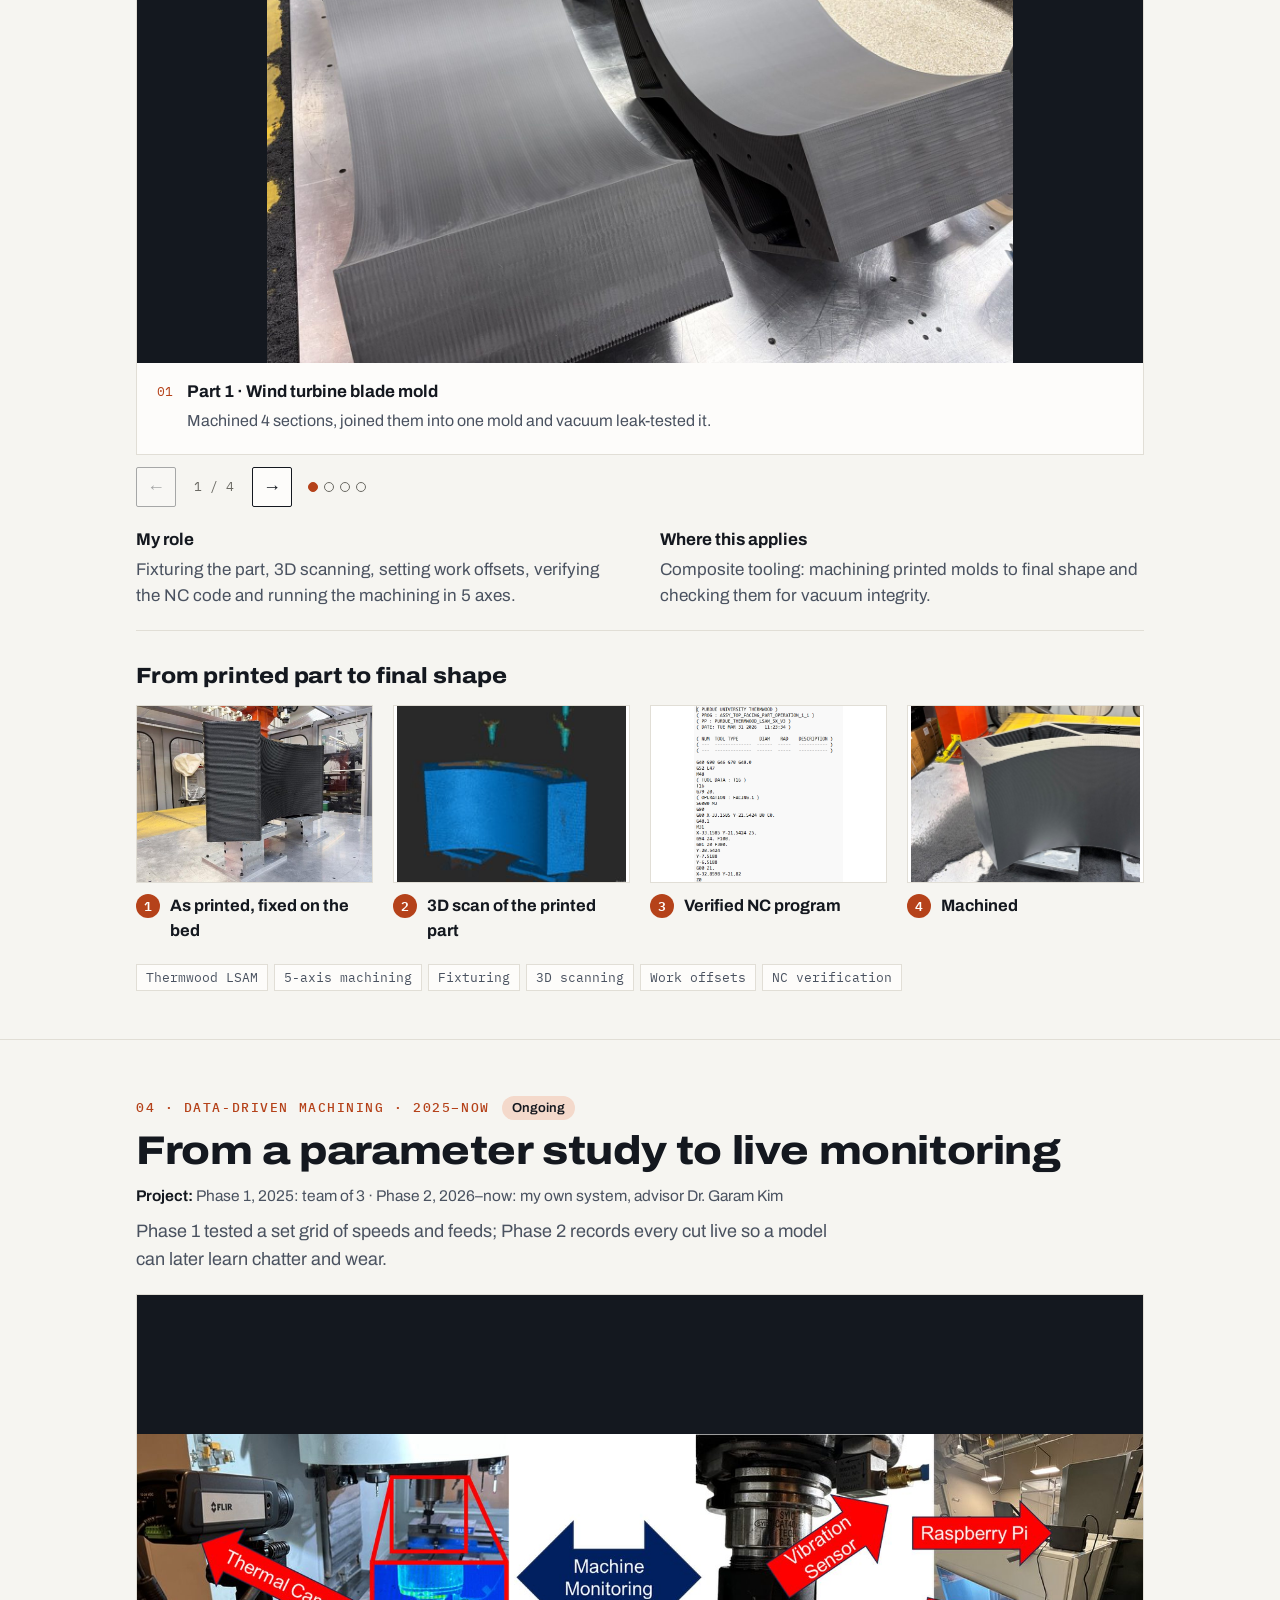
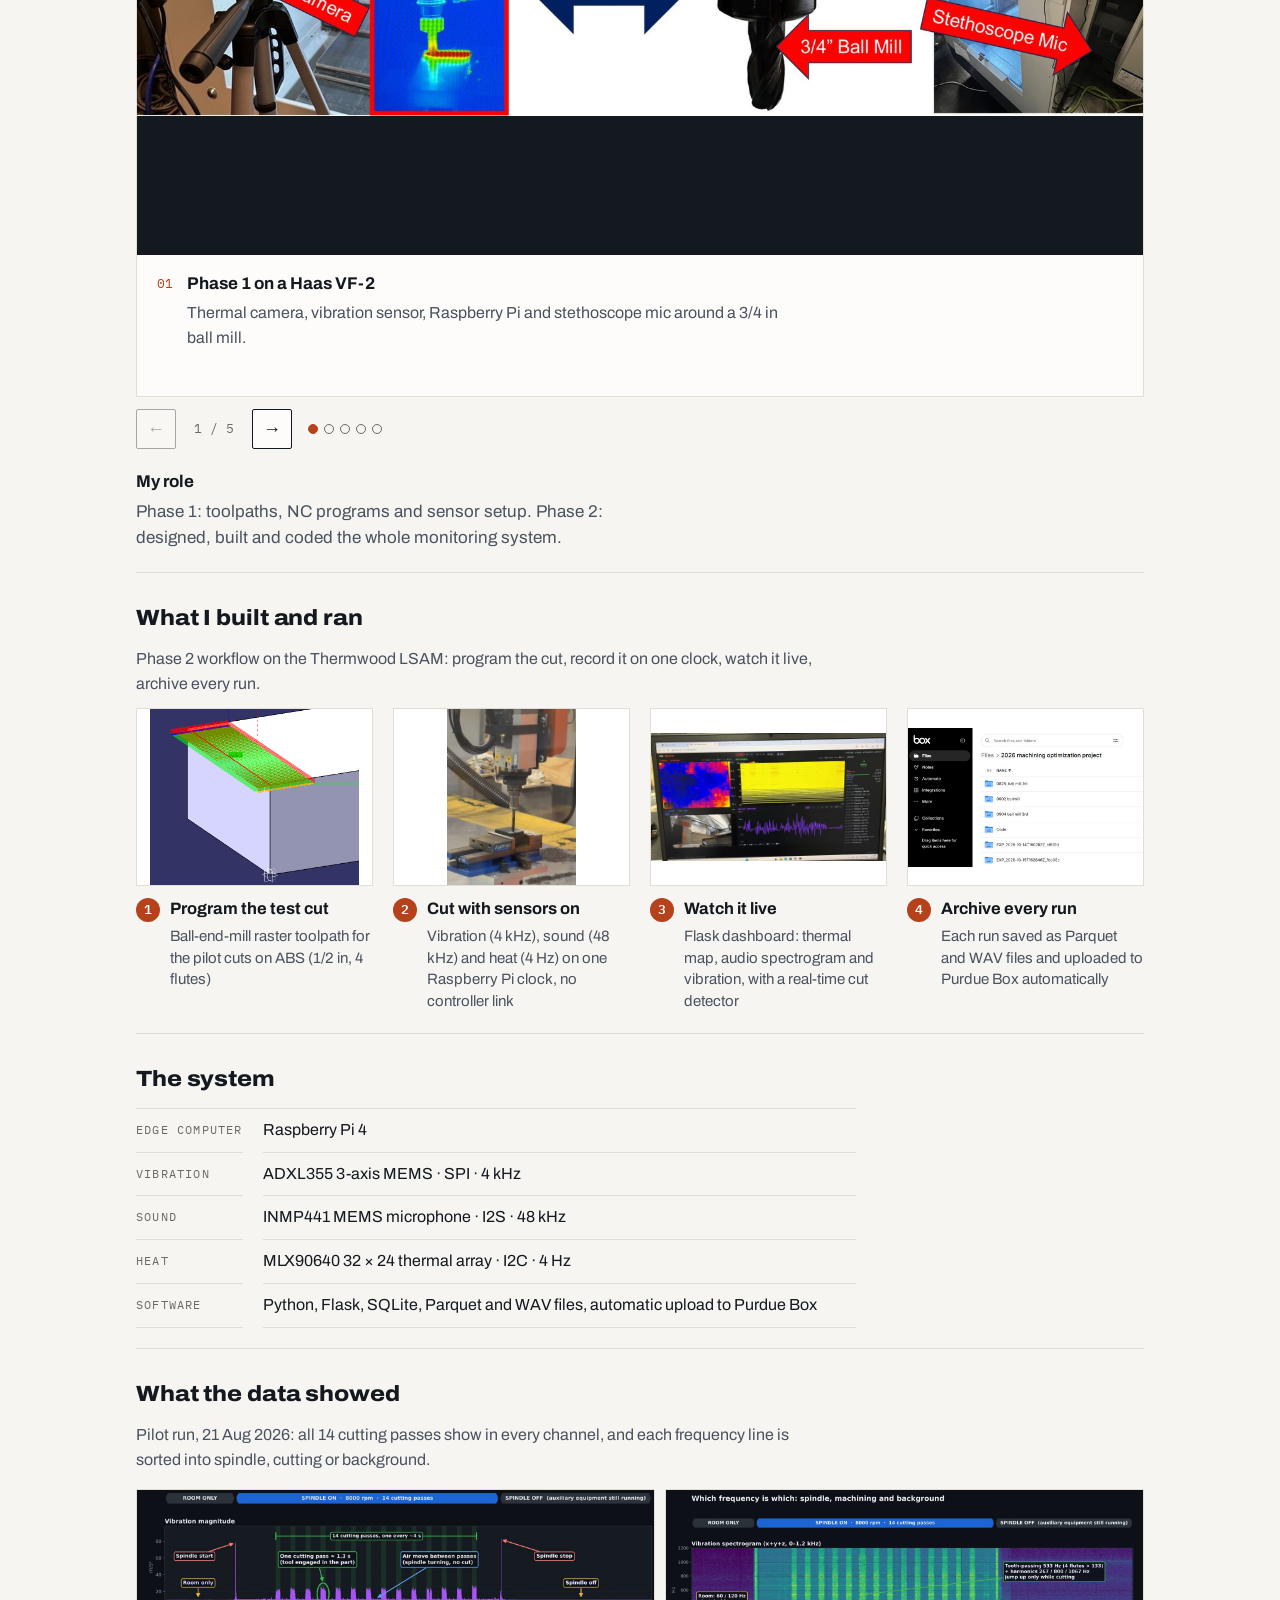
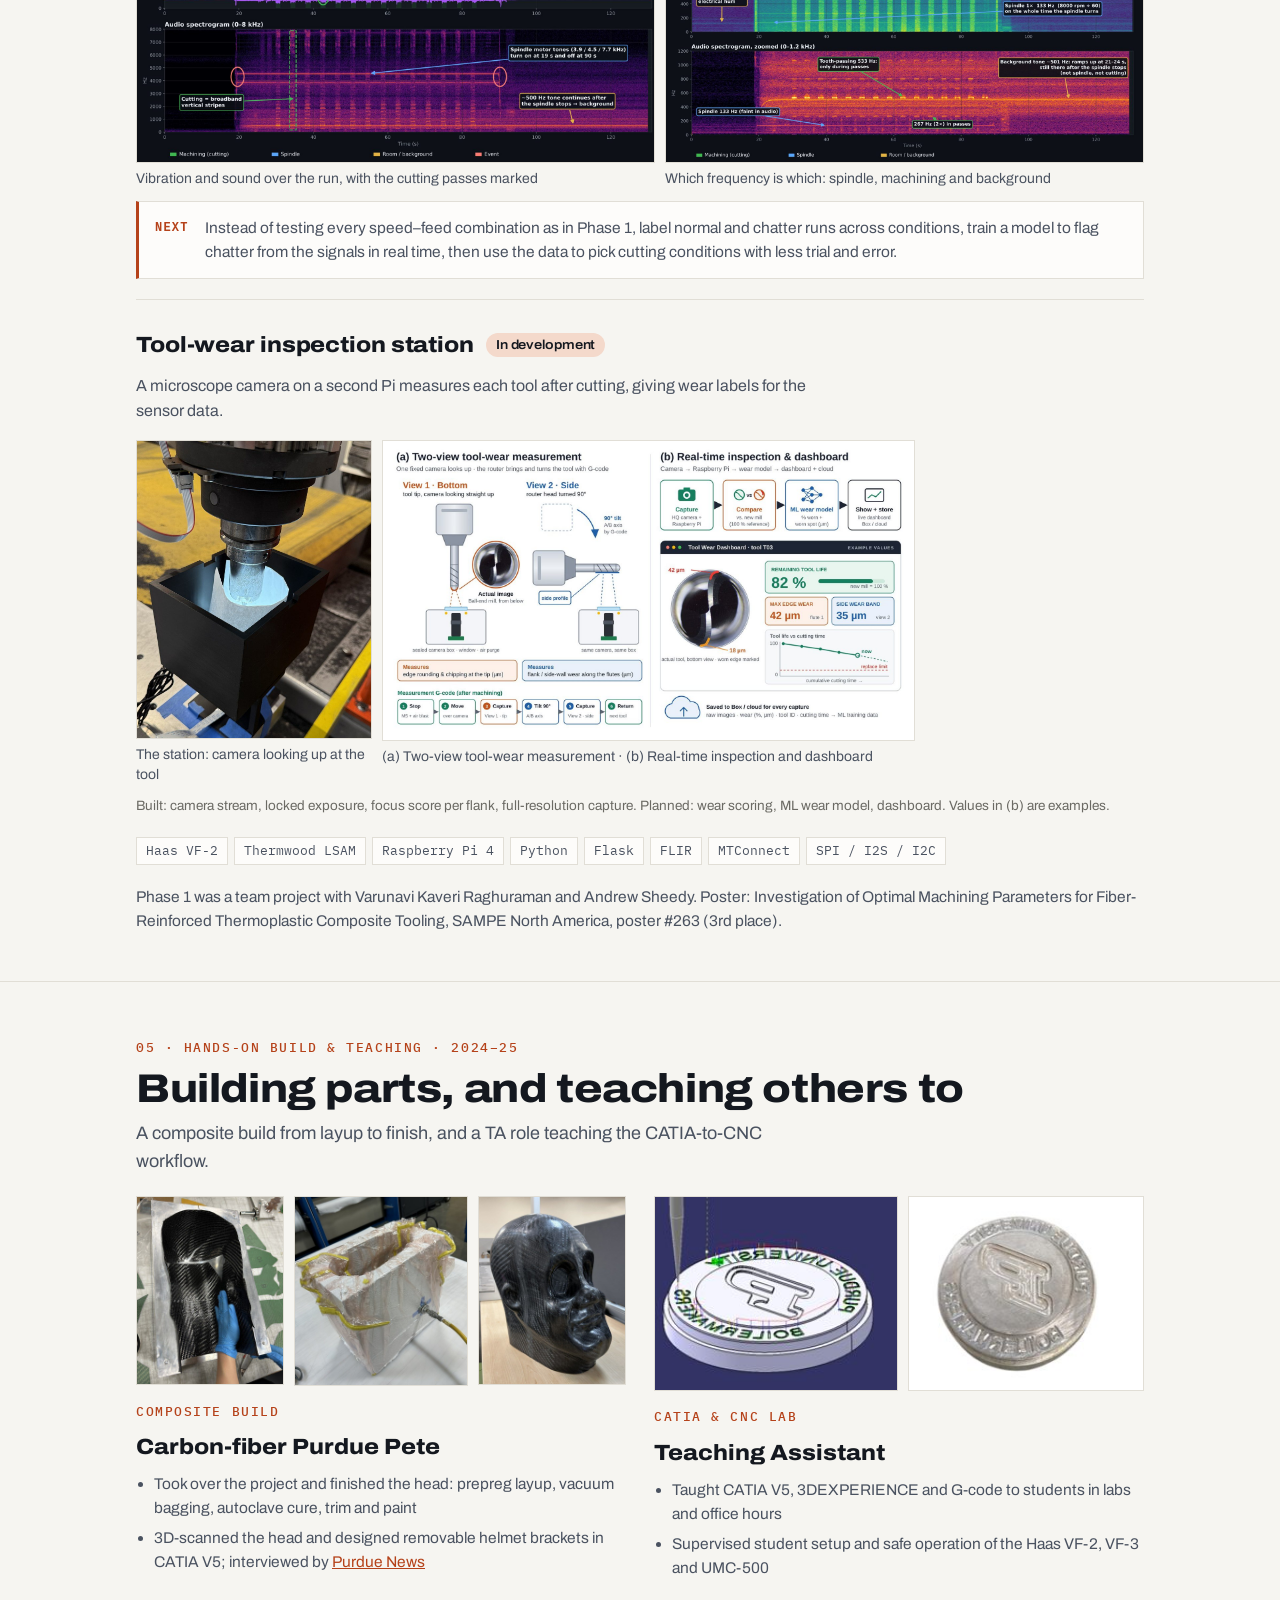
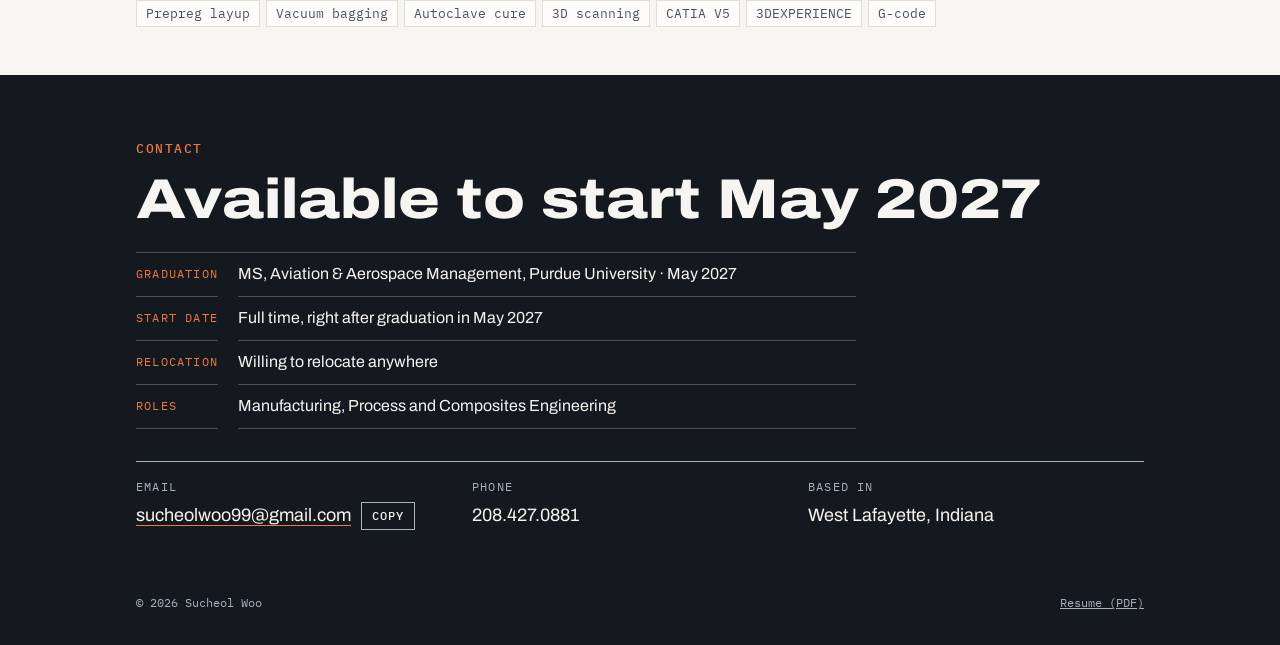
==== commit 7d852b44: "Show the Phase 2 frequency screenshots again (numbers stay hidden) Co-Authored-By: Claude Opus 5.5 <" ====
--- a/index.html
+++ b/index.html
@@ -219,7 +219,7 @@
     <dl class="or"><div><dt>My role</dt><dd>Phase 1: toolpaths, NC programs and sensor setup. Phase 2: designed, built and coded the whole monitoring system.</dd></div></dl>
     <div class="chapter"><h3 class="ch-title">What I built and ran</h3><p class="ch-sub">Phase 2 workflow on the Thermwood LSAM: program the cut, record it on one clock, watch it live, archive every run.</p><ol class="steps with-img"><li><div class="step-img"><a class="zoom" href="images/ddm-toolpath.png" target="_blank" rel="noopener" aria-label="Open Program the test cut full size"><img src="images/ddm-toolpath.png" alt="Program the test cut" width="714" height="598" loading="lazy" decoding="async"></a></div><div class="step-txt"><span class="step-n">1</span><b>Program the test cut</b><p>Ball-end-mill raster toolpath for the pilot cuts on ABS (1/2 in, 4 flutes)</p></div></li><li><div class="step-img"><a class="zoom" href="images/ddm-cutting.jpg" target="_blank" rel="noopener" aria-label="Open Cut with sensors on full size"><img src="images/ddm-cutting.jpg" alt="Cut with sensors on" width="590" height="800" loading="lazy" decoding="async"></a></div><div class="step-txt"><span class="step-n">2</span><b>Cut with sensors on</b><p>Vibration (4 kHz), sound (48 kHz) and heat (4 Hz) on one Raspberry Pi clock, no controller link</p></div></li><li><div class="step-img"><a class="zoom" href="images/ddm-dashboard.jpg" target="_blank" rel="noopener" aria-label="Open Watch it live full size"><img src="images/ddm-dashboard.jpg" alt="Watch it live" width="1100" height="600" loading="lazy" decoding="async"></a></div><div class="step-txt"><span class="step-n">3</span><b>Watch it live</b><p>Flask dashboard: thermal map, audio spectrogram and vibration, with a real-time cut detector</p></div></li><li><div class="step-img"><a class="zoom" href="images/ddm-archive.jpg" target="_blank" rel="noopener" aria-label="Open Archive every run full size"><img src="images/ddm-archive.jpg" alt="Archive every run" width="860" height="510" loading="lazy" decoding="async"></a></div><div class="step-txt"><span class="step-n">4</span><b>Archive every run</b><p>Each run saved as Parquet and WAV files and uploaded to Purdue Box automatically</p></div></li></ol></div>
     <div class="chapter"><h3 class="ch-title">The system</h3><dl class="facts"><dt>Edge computer</dt><dd>Raspberry Pi 4</dd><dt>Vibration</dt><dd>ADXL355 3-axis MEMS · SPI · 4 kHz</dd><dt>Sound</dt><dd>INMP441 MEMS microphone · I2S · 48 kHz</dd><dt>Heat</dt><dd>MLX90640 32 × 24 thermal array · I2C · 4 Hz</dd><dt>Software</dt><dd>Python, Flask, SQLite, Parquet and WAV files, automatic upload to Purdue Box</dd></dl></div>
-    <div class="chapter"><h3 class="ch-title">Tool-wear inspection station <span class="chip">In development</span></h3><p class="ch-sub">A microscope camera on a second Pi measures each tool after cutting, giving wear labels for the sensor data.</p><div class="prow"><div class="cells" style="max-width:779px"><figure class="cell" style="--ar:0.786"><a class="zoom" href="images/ddm-toolwear-station.jpg" target="_blank" rel="noopener" aria-label="Open The station: camera looking up at the tool full size"><img src="images/ddm-toolwear-station.jpg" alt="The station: camera looking up at the tool" width="877" height="1116" loading="lazy" decoding="async"></a><figcaption>The station: camera looking up at the tool</figcaption></figure><figure class="cell on-white" style="--ar:1.778"><a class="zoom" href="images/ddm-toolwear-plan.jpg" target="_blank" rel="noopener" aria-label="Open (a) Two-view tool-wear measurement · (b) Real-time inspection and dashboard full size"><img src="images/ddm-toolwear-plan.jpg" alt="(a) Two-view tool-wear measurement · (b) Real-time inspection and dashboard" width="1600" height="900" loading="lazy" decoding="async"></a><figcaption>(a) Two-view tool-wear measurement · (b) Real-time inspection and dashboard</figcaption></figure></div></div><p class="foot-note">Built: camera stream, locked exposure, focus score per flank, full-resolution capture. Planned: wear scoring, ML wear model, dashboard. Values in (b) are examples.</p></div>
+    <div class="chapter"><h3 class="ch-title">What the data showed</h3><p class="ch-sub">Pilot run, 21 Aug 2026: all 14 cutting passes show in every channel, and each frequency line is sorted into spindle, cutting or background.</p><div class="prow"><div class="cells" style="max-width:1103px"><figure class="cell on-white" style="--ar:1.896"><a class="zoom" href="images/ddm-signals.jpg" target="_blank" rel="noopener" aria-label="Open Vibration and sound over the run, with the cutting passes marked full size"><img src="images/ddm-signals.jpg" alt="Vibration and sound over the run, with the cutting passes marked" width="1600" height="844" loading="lazy" decoding="async"></a><figcaption>Vibration and sound over the run, with the cutting passes marked</figcaption></figure><figure class="cell on-white" style="--ar:1.747"><a class="zoom" href="images/ddm-frequency.jpg" target="_blank" rel="noopener" aria-label="Open Which frequency is which: spindle, machining and background full size"><img src="images/ddm-frequency.jpg" alt="Which frequency is which: spindle, machining and background" width="1600" height="916" loading="lazy" decoding="async"></a><figcaption>Which frequency is which: spindle, machining and background</figcaption></figure></div></div><div class="next"><b>Next</b><p>Instead of testing every speed–feed combination as in Phase 1, label normal and chatter runs across conditions, train a model to flag chatter from the signals in real time, then use the data to pick cutting conditions with less trial and error.</p></div></div><div class="chapter"><h3 class="ch-title">Tool-wear inspection station <span class="chip">In development</span></h3><p class="ch-sub">A microscope camera on a second Pi measures each tool after cutting, giving wear labels for the sensor data.</p><div class="prow"><div class="cells" style="max-width:779px"><figure class="cell" style="--ar:0.786"><a class="zoom" href="images/ddm-toolwear-station.jpg" target="_blank" rel="noopener" aria-label="Open The station: camera looking up at the tool full size"><img src="images/ddm-toolwear-station.jpg" alt="The station: camera looking up at the tool" width="877" height="1116" loading="lazy" decoding="async"></a><figcaption>The station: camera looking up at the tool</figcaption></figure><figure class="cell on-white" style="--ar:1.778"><a class="zoom" href="images/ddm-toolwear-plan.jpg" target="_blank" rel="noopener" aria-label="Open (a) Two-view tool-wear measurement · (b) Real-time inspection and dashboard full size"><img src="images/ddm-toolwear-plan.jpg" alt="(a) Two-view tool-wear measurement · (b) Real-time inspection and dashboard" width="1600" height="900" loading="lazy" decoding="async"></a><figcaption>(a) Two-view tool-wear measurement · (b) Real-time inspection and dashboard</figcaption></figure></div></div><p class="foot-note">Built: camera stream, locked exposure, focus score per flank, full-resolution capture. Planned: wear scoring, ML wear model, dashboard. Values in (b) are examples.</p></div>
     
     <ul class="tags" aria-label="Tools and methods"><li>Haas VF-2</li><li>Thermwood LSAM</li><li>Raspberry Pi 4</li><li>Python</li><li>Flask</li><li>FLIR</li><li>MTConnect</li><li>SPI / I2S / I2C</li></ul>
     <p class="note">Phase 1 was a team project with Varunavi Kaveri Raghuraman and Andrew Sheedy. Poster: Investigation of Optimal Machining Parameters for Fiber-Reinforced Thermoplastic Composite Tooling, SAMPE North America, poster #263 (3rd place).</p>
--- a/assets/site.css
+++ b/assets/site.css
@@ -0,0 +1,381 @@
+/* Layout: one long page in the style of a classic engineering portfolio. About, an index of projects,
+   then one section per project: numbered photo carousel with captions, Objective and Result.
+   Colors and project numbers match the PowerPoint portfolio (graphite, warm white, shop orange). */
+:root {
+  --bg: #F6F5F1;
+  --surface: #FDFCFA;
+  --ink: #14181F;
+  --muted: #4A5260;
+  --faint: #6B6A64;
+  --line: #E1DED6;
+  --hatch: #D3CEC4;
+  --accent: #B5421A;
+  --accent-ink: #FDFCFA;
+  --pill: #F4D9CB;
+  --frame: #14181F;
+  --frame-fg: #A9B1BD;
+  --band-bg: #14181F;
+  --band-fg: #F6F5F1;
+  --band-muted: #A9B1BD;
+  --band-accent: #F07A3E;
+  --todo-bg: #FBEBDD;
+  --figure-bg: #FFFFFF;
+  --heat-lo: #FBEEE4;
+  --heat-hi: #8E2E0C;
+  --heat-ink-lo: #14181F;
+  --heat-ink-hi: #FDFCFA;
+  --display: "Archivo", "Arial Narrow", Arial, sans-serif;
+  --body: "Archivo", Arial, sans-serif;
+  --mono: "IBM Plex Mono", ui-monospace, Menlo, Consolas, monospace;
+  --header-h: 56px;
+  color-scheme: light;
+  padding-top: env(safe-area-inset-top, 0px);
+  padding-bottom: env(safe-area-inset-bottom, 0px);
+}
+@media (prefers-color-scheme: dark) {
+  :root:not([data-theme="light"]) {
+    --bg: #111418; --surface: #181C22; --ink: #ECEAE4; --muted: #A9B1BD; --faint: #8C929B; --line: #2A3038; --hatch: #2E343C;
+    --accent: #F07A3E; --accent-ink: #111418; --pill: #3A2418; --frame: #0B0D10; --frame-fg: #A9B1BD;
+    --band-bg: #1A1F26; --band-fg: #ECEAE4; --band-muted: #A9B1BD; --band-accent: #F07A3E; --todo-bg: #2A1D14; --heat-lo: #1E2329; --heat-hi: #F59A63; --heat-ink-lo: #ECEAE4; --heat-ink-hi: #111418;
+    color-scheme: dark;
+  }
+}
+:root[data-theme="dark"] {
+  --bg: #111418; --surface: #181C22; --ink: #ECEAE4; --muted: #A9B1BD; --faint: #8C929B; --line: #2A3038; --hatch: #2E343C;
+  --accent: #F07A3E; --accent-ink: #111418; --pill: #3A2418; --frame: #0B0D10; --frame-fg: #A9B1BD;
+  --band-bg: #1A1F26; --band-fg: #ECEAE4; --band-muted: #A9B1BD; --band-accent: #F07A3E; --todo-bg: #2A1D14; --heat-lo: #1E2329; --heat-hi: #F59A63; --heat-ink-lo: #ECEAE4; --heat-ink-hi: #111418;
+  color-scheme: dark;
+}
+
+* { box-sizing: border-box; }
+html { scroll-behavior: smooth; }
+body {
+  margin: 0; background: var(--bg); color: var(--ink);
+  font-family: var(--body); font-size: 17px; line-height: 1.55; -webkit-font-smoothing: antialiased;
+}
+body::before { content: ""; position: fixed; inset: 0 0 auto; height: env(safe-area-inset-top, 0px); z-index: 30; background: var(--surface); }
+img { max-width: 100%; }
+[hidden] { display: none !important; }
+a { color: inherit; }
+:focus-visible { outline: 2px solid var(--accent); outline-offset: 3px; }
+[id] { scroll-margin-top: calc(var(--header-h) + 20px); }
+h1, h2, h3 { font-family: var(--display); margin: 0; text-wrap: balance; }
+
+.wrap {
+  max-width: 1040px; margin-inline: auto;
+  padding-left: max(16px, env(safe-area-inset-left, 0px));
+  padding-right: max(16px, env(safe-area-inset-right, 0px));
+}
+.eyebrow {
+  margin: 0; font-family: var(--mono); font-size: 13px; font-weight: 500;
+  letter-spacing: .12em; text-transform: uppercase; color: var(--accent);
+}
+.btn {
+  display: inline-flex; align-items: center; gap: 8px; padding: 10px 18px;
+  border: 1.5px solid var(--ink); border-radius: 2px; background: transparent; color: var(--ink);
+  font: 600 15px/1.2 var(--body); text-decoration: none; cursor: pointer;
+}
+.btn:hover { background: var(--surface); }
+.btn.primary { background: var(--accent); border-color: var(--accent); color: var(--accent-ink); }
+.btn.primary:hover { filter: brightness(1.08); }
+
+/* Header */
+.site-header { position: sticky; top: env(safe-area-inset-top, 0px); z-index: 20; background: var(--surface); border-bottom: 1px solid var(--line); }
+.site-header .wrap { height: var(--header-h); display: flex; align-items: center; justify-content: space-between; gap: 16px; }
+.brand { font-family: var(--mono); font-size: 14px; font-weight: 500; letter-spacing: .06em; text-transform: uppercase; text-decoration: none; white-space: nowrap; }
+.site-header nav { display: flex; align-items: center; gap: 20px; }
+.site-header nav a { color: var(--muted); text-decoration: none; font-size: 15px; white-space: nowrap; }
+.site-header nav a:hover, .site-header nav a[aria-current="page"] { color: var(--ink); }
+.site-header nav .btn { color: var(--accent-ink); padding: 7px 14px; font-size: 14px; }
+@media (max-width: 600px) { .site-header nav .hide-sm { display: none; } .site-header nav { gap: 14px; } }
+
+/* About */
+.about .wrap { padding-block: 56px 48px; display: grid; grid-template-columns: 200px minmax(0, 1fr); gap: 40px; align-items: start; }
+.about.no-photo .wrap { grid-template-columns: minmax(0, 1fr); }
+.profile { margin: 0; position: relative; aspect-ratio: 4 / 5; width: 200px; max-width: 100%; border: 1px solid var(--line); background: var(--frame); overflow: hidden; }
+.profile img { width: 100%; height: 100%; object-fit: cover; display: block; }
+.about h1 { font-stretch: 120%; font-weight: 800; letter-spacing: -.02em; font-size: clamp(40px, 6vw, 68px); line-height: 1; margin-block: 12px 18px; }
+.lede { margin: 0; font-size: 19px; color: var(--muted); max-width: 60ch; }
+.facts { margin: 24px 0 0; display: grid; grid-template-columns: auto minmax(0, 1fr); column-gap: 20px; border-top: 1px solid var(--line); max-width: 720px; }
+.facts dt, .facts dd { margin: 0; padding-block: 9px; border-bottom: 1px solid var(--line); }
+.facts dt { font-family: var(--mono); font-size: 12px; letter-spacing: .1em; text-transform: uppercase; color: var(--faint); padding-top: 12px; }
+.facts dd { font-size: 16px; }
+.cta { display: flex; flex-wrap: wrap; gap: 12px; margin-top: 24px; }
+@media (max-width: 720px) {
+  .about .wrap { grid-template-columns: 1fr; gap: 24px; padding-block: 32px 40px; }
+  .profile { width: 160px; }
+}
+
+/* Project index */
+.index { border-top: 1.5px solid var(--ink); }
+.index .wrap { padding-block: 48px 24px; }
+.index h2 { font-stretch: 115%; font-weight: 800; font-size: clamp(28px, 3.6vw, 40px); line-height: 1.05; margin-top: 10px; }
+.p-index { list-style: none; margin: 24px 0 0; padding: 0; border-top: 1px solid var(--line); }
+.p-index a { display: grid; grid-template-columns: 44px minmax(0, 1fr) auto; gap: 16px; align-items: baseline; padding: 14px 0; border-bottom: 1px solid var(--line); text-decoration: none; }
+.p-index a:hover .t { color: var(--accent); }
+.p-index .n { font-family: var(--mono); font-size: 14px; color: var(--accent); font-variant-numeric: tabular-nums; }
+.p-index .t { font-size: 18px; font-weight: 600; }
+.p-index .t span { font-weight: 400; color: var(--muted); }
+.p-index .w { font-family: var(--mono); font-size: 13px; color: var(--faint); white-space: nowrap; font-variant-numeric: tabular-nums; }
+
+/* Project section */
+.project { border-top: 1px solid var(--line); }
+.project .wrap { padding-block: 56px 48px; display: flex; flex-direction: column; gap: 20px; }
+.p-head { display: flex; flex-direction: column; gap: 10px; }
+.p-head h2 { font-stretch: 115%; font-weight: 800; letter-spacing: -.01em; font-size: clamp(28px, 3.6vw, 40px); line-height: 1.05; }
+.p-meta { display: flex; flex-wrap: wrap; align-items: center; gap: 6px 16px; margin: 0; font-family: var(--mono); font-size: 13px; color: var(--faint); font-variant-numeric: tabular-nums; }
+.p-meta .when { color: var(--ink); font-weight: 500; }
+.chip { display: inline-flex; align-items: center; padding: 2px 10px; border-radius: 999px; background: var(--pill); color: var(--ink); font-family: var(--body); font-size: 13px; font-weight: 600; }
+
+/* Carousel */
+.carousel { display: flex; flex-direction: column; gap: 12px; }
+.track {
+  display: flex; overflow-x: auto; scroll-snap-type: x mandatory; scroll-behavior: smooth;
+  scrollbar-width: none; overscroll-behavior-x: contain; border: 1px solid var(--line); background: var(--surface);
+}
+.track::-webkit-scrollbar { display: none; }
+.slide { flex: 0 0 100%; min-width: 0; scroll-snap-align: start; margin: 0; display: flex; flex-direction: column; }
+.frame { position: relative; aspect-ratio: 16 / 10; max-height: min(560px, 64vh); max-width: 100%; background: var(--frame); overflow: hidden; }
+.frame img { position: absolute; inset: 0; width: 100%; height: 100%; object-fit: contain; display: block; }
+.frame a { position: absolute; inset: 0; cursor: zoom-in; }
+.slide figcaption { padding: 16px 20px 20px; display: grid; grid-template-columns: auto minmax(0, 1fr); gap: 4px 14px; }
+.slide .num { font-family: var(--mono); font-size: 13px; color: var(--accent); padding-top: 3px; font-variant-numeric: tabular-nums; }
+.slide figcaption b { font-size: 17px; }
+.slide figcaption p { grid-column: 2; margin: 0; color: var(--muted); font-size: 16px; max-width: 68ch; }
+.controls { display: flex; align-items: center; gap: 12px; }
+.controls button.arrow {
+  width: 40px; height: 40px; display: inline-flex; align-items: center; justify-content: center;
+  border: 1.5px solid var(--ink); border-radius: 2px; background: var(--surface); color: var(--ink); cursor: pointer; font-size: 18px; line-height: 1;
+}
+.controls button.arrow:disabled { opacity: .35; cursor: default; }
+.count { font-family: var(--mono); font-size: 13px; color: var(--faint); min-width: 52px; text-align: center; font-variant-numeric: tabular-nums; }
+.dots { display: flex; gap: 6px; flex-wrap: wrap; margin-left: 4px; }
+.dots button { width: 10px; height: 10px; padding: 0; border-radius: 50%; border: 1.5px solid var(--faint); background: transparent; cursor: pointer; }
+.dots button[aria-current="true"] { background: var(--accent); border-color: var(--accent); }
+.carousel.single .controls { display: none; }
+@media (max-width: 600px) {
+  .frame { aspect-ratio: 4 / 3; }
+  .slide figcaption { padding: 14px 16px 16px; }
+}
+
+/* Photo slot shown only in draft view */
+.ph {
+  position: absolute; inset: 0; display: none; flex-direction: column; align-items: center; justify-content: center; gap: 6px; padding: 20px; text-align: center;
+  background-color: var(--surface);
+  background-image: repeating-linear-gradient(135deg, var(--hatch) 0 1px, transparent 1px 12px);
+}
+.slide.missing .ph, .profile.missing .ph { display: flex; }
+.ph-tag { font-family: var(--mono); font-size: 11px; letter-spacing: .14em; text-transform: uppercase; color: var(--faint); background: var(--surface); padding: 2px 8px; }
+.ph-what { font-size: 18px; font-weight: 600; color: var(--ink); background: var(--surface); padding: 2px 10px; max-width: 90%; }
+.ph code { font-family: var(--mono); font-size: 13px; color: var(--accent); background: var(--surface); padding: 2px 8px; }
+.profile .ph-what { font-size: 14px; }
+
+/* Objective / Result */
+.or { margin: 0; display: grid; grid-template-columns: minmax(0, 1fr) minmax(0, 1fr); gap: 16px 40px; }
+.or > div { display: flex; flex-direction: column; gap: 4px; min-width: 0; }
+.or dt { font-weight: 700; font-size: 17px; }
+.or dd { margin: 0; color: var(--muted); }
+@media (max-width: 720px) { .or { grid-template-columns: 1fr; } }
+.tags { display: flex; flex-wrap: wrap; gap: 6px; list-style: none; margin: 0; padding: 0; }
+.tags li { font-family: var(--mono); font-size: 12.5px; padding: 3px 9px; border: 1px solid var(--line); background: var(--surface); color: var(--muted); }
+.note { margin: 0; font-size: 15.5px; color: var(--muted); }
+.note a { color: var(--accent); }
+
+/* Key numbers under a project title */
+.stats { margin: 0; display: grid; grid-template-columns: repeat(auto-fit, minmax(170px, 1fr)); border-top: 1px solid var(--line); border-bottom: 1px solid var(--line); }
+.stats > div { display: flex; flex-direction: column; justify-content: flex-start; gap: 2px; padding: 14px 16px 14px 0; min-width: 0; }
+.stats dd { order: -1; }
+.stats dd { margin: 0; font-family: var(--display); font-stretch: 110%; font-weight: 800; font-size: 28px; line-height: 1.1; color: var(--accent); font-variant-numeric: tabular-nums; white-space: nowrap; }
+.stats dt { font-size: 14px; color: var(--muted); line-height: 1.35; }
+
+/* Charts and figures sit on white in both themes, like printed figures */
+.slide.fig .frame { background: var(--figure-bg); }
+.or .wide { grid-column: 1 / -1; }
+
+/* Phase 1 result tables: one hue, lighter = lower, values printed in every cell */
+.results, .specs { display: flex; flex-direction: column; gap: 6px; }
+.results-title { font-size: 17px; font-weight: 700; }
+.results-sub { margin: 0; font-size: 14px; color: var(--faint); }
+.heat-grid { display: grid; grid-template-columns: repeat(auto-fit, minmax(300px, 1fr)); gap: 24px 40px; margin-top: 8px; }
+.heat { margin: 0; min-width: 0; overflow-x: auto; }
+.heat table { border-collapse: separate; border-spacing: 2px; width: 100%; font-variant-numeric: tabular-nums; }
+.heat caption { text-align: left; padding-bottom: 6px; font-size: 15px; }
+.heat caption span { color: var(--faint); }
+.heat th { font-family: var(--mono); font-size: 12px; font-weight: 500; color: var(--faint); padding: 4px 6px; text-align: center; }
+.heat th[scope="row"] { text-align: right; }
+.heat .corner { text-align: right; font-size: 11px; }
+.heat td {
+  text-align: center; padding: 9px 4px; font-size: 14px; border-radius: 2px;
+  background: color-mix(in oklab, var(--heat-hi) calc(var(--t) * 100%), var(--heat-lo));
+  color: var(--heat-ink-lo);
+}
+.heat td.hi { color: var(--heat-ink-hi); }
+.heat-key { display: flex; align-items: center; gap: 8px; margin-top: 8px; font-size: 13px; color: var(--faint); }
+.heat-key .swatch { width: 72px; height: 10px; border-radius: 2px; background: linear-gradient(90deg, var(--heat-lo), var(--heat-hi)); flex: none; }
+.specs .facts { margin-top: 4px; }
+
+/* Draft-only notes (hidden on the public site) */
+html:not(.draft) .todo { display: none !important; }
+.draft p.todo, .draft li.todo { margin: 0; font-family: var(--mono); font-size: 13px; color: var(--ink); background: var(--todo-bg); border: 1px dashed var(--accent); padding: 8px 12px; }
+.draft-note {
+  display: none; position: fixed; z-index: 40; left: 0; right: 0; bottom: 0;
+  padding: 10px max(16px, env(safe-area-inset-right, 0px)) calc(10px + env(safe-area-inset-bottom, 0px)) max(16px, env(safe-area-inset-left, 0px));
+  background: var(--accent); color: var(--accent-ink); font-family: var(--mono); font-size: 13px; text-align: center;
+}
+.draft .draft-note { display: block; }
+
+/* Experience page: big condensed title, then per organization an uppercase name, the logo,
+   each role as an uppercase title with unit and dates, airy paragraphs, outlined links to projects. */
+.exp-section .wrap { padding-block: 64px 24px; }
+.exp-section + .exp-section { border-top: 1.5px solid var(--ink); }
+.big-title {
+  font-stretch: 70%; font-weight: 800; text-transform: uppercase; letter-spacing: .03em;
+  font-size: clamp(48px, 9vw, 104px); line-height: .95; text-align: center; margin-bottom: 24px;
+}
+.exp { padding-block: 40px 44px; border-bottom: 1px solid var(--line); display: flex; flex-direction: column; }
+.exp:last-child { border-bottom: 0; }
+.org { font-family: var(--display); font-stretch: 100%; font-weight: 750; font-size: 24px; letter-spacing: .14em; text-transform: uppercase; }
+.logo { margin: 22px 0 4px; position: relative; height: 64px; width: 260px; max-width: 100%; }
+.logo img { height: 100%; width: 100%; object-fit: contain; object-position: left center; display: block; }
+.logo .ph { justify-content: center; align-items: flex-start; padding: 8px 12px; gap: 2px; }
+.logo.missing .ph { display: flex; }
+.role { margin-top: 28px; display: flex; flex-direction: column; gap: 6px; }
+.role-title { font-family: var(--display); font-weight: 750; font-size: 17px; letter-spacing: .12em; text-transform: uppercase; }
+.role-meta { margin: 0; display: flex; flex-wrap: wrap; gap: 4px 16px; font-family: var(--mono); font-size: 13px; color: var(--faint); font-variant-numeric: tabular-nums; }
+.role-meta span { color: var(--muted); }
+.prose { margin-top: 14px; display: flex; flex-direction: column; gap: 16px; max-width: 76ch; }
+.prose p { margin: 0; font-size: 17px; line-height: 1.9; color: var(--muted); }
+.prose b { color: var(--ink); font-weight: 650; }
+.exp-links { display: flex; flex-wrap: wrap; gap: 10px; margin-top: 18px; }
+.outline {
+  display: inline-flex; align-items: center; padding: 12px 18px; border: 1.5px solid var(--ink); border-radius: 2px;
+  font-family: var(--display); font-weight: 750; font-size: 13px; letter-spacing: .12em; text-transform: uppercase;
+  text-decoration: none; color: var(--ink); background: transparent;
+}
+.outline:hover { background: var(--ink); color: var(--bg); }
+.creds { margin-top: 16px; border-top: 1px solid var(--line); max-width: 860px; }
+.cred { display: grid; grid-template-columns: minmax(0, 1fr) auto; gap: 2px 16px; padding-block: 12px; border-bottom: 1px solid var(--line); }
+.cred b { font-weight: 650; }
+.cred b a { color: var(--ink); text-decoration-color: var(--accent); text-underline-offset: 3px; }
+.cred span { grid-column: 1; color: var(--muted); font-size: 15.5px; line-height: 1.6; }
+.cred time { grid-row: 1; grid-column: 2; font-family: var(--mono); font-size: 13px; color: var(--faint); white-space: nowrap; font-variant-numeric: tabular-nums; }
+@media (max-width: 600px) {
+  .exp-section .wrap { padding-block: 40px 16px; }
+  .org { font-size: 20px; }
+  .prose p { line-height: 1.8; }
+  .cred { grid-template-columns: 1fr; }
+  .cred time { grid-row: auto; grid-column: 1; }
+}
+
+/* Contact band */
+.contact { background: var(--band-bg); color: var(--band-fg); }
+.contact .wrap { padding-block: 64px 32px; }
+.contact .eyebrow { color: var(--band-accent); }
+.contact h2 { font-stretch: 120%; font-weight: 800; font-size: clamp(32px, 4.8vw, 56px); line-height: 1.02; margin-top: 12px; }
+.contact .lede { color: var(--band-muted); margin-top: 14px; }
+.c-grid { margin: 32px 0 0; display: grid; grid-template-columns: repeat(auto-fit, minmax(220px, 1fr)); border-top: 1px solid var(--band-muted); }
+.c-grid > div { padding: 16px 20px 16px 0; display: flex; flex-direction: column; gap: 6px; min-width: 0; }
+.c-grid dt { font-family: var(--mono); font-size: 12px; letter-spacing: .1em; text-transform: uppercase; color: var(--band-muted); }
+.c-grid dd { margin: 0; font-size: 18px; overflow-wrap: anywhere; display: flex; flex-wrap: wrap; align-items: center; gap: 10px; }
+.c-grid a { color: var(--band-fg); text-decoration-color: var(--band-accent); text-underline-offset: 4px; }
+.draft .contact .todo dd { color: var(--band-accent); }
+.copy { font: 500 12px/1 var(--mono); letter-spacing: .08em; text-transform: uppercase; padding: 7px 10px; border: 1px solid var(--band-muted); background: transparent; color: var(--band-fg); cursor: pointer; }
+.copy:hover { border-color: var(--band-accent); color: var(--band-accent); }
+.foot { margin-top: 48px; display: flex; flex-wrap: wrap; justify-content: space-between; gap: 12px; font-family: var(--mono); font-size: 12px; color: var(--band-muted); }
+.foot a { color: var(--band-muted); }
+.draft .foot { padding-bottom: 40px; }
+
+@media (prefers-reduced-motion: reduce) {
+  html, .track { scroll-behavior: auto; }
+}
+
+/* ===== v3: deck-style project sections ===== */
+.tagline { margin: -6px 0 14px; font-size: 19px; font-weight: 600; color: var(--ink); }
+.p-head .eyebrow { display: flex; flex-wrap: wrap; align-items: center; gap: 6px 12px; }
+.p-head .eyebrow .chip { letter-spacing: 0; text-transform: none; font-family: var(--body); }
+.p-proj { margin: 2px 0 0; font-size: 15.5px; color: var(--muted); }
+.p-proj b { color: var(--ink); font-weight: 650; }
+.goal { margin: 0; font-size: 18px; color: var(--muted); max-width: 70ch; }
+.slide.small .frame img { object-fit: scale-down; }
+.or dd { max-width: 70ch; }
+
+/* chapters = the detail slides */
+.chapter { display: flex; flex-direction: column; gap: 12px; padding-top: 28px; border-top: 1px solid var(--line); }
+.ch-title { font-size: 22px; font-weight: 800; font-stretch: 110%; letter-spacing: -.005em; display: flex; flex-wrap: wrap; align-items: center; gap: 8px 12px; }
+.ch-sub { margin: 0; color: var(--muted); font-size: 16px; max-width: 76ch; }
+.row-label { margin: 0 0 8px; font-family: var(--mono); font-size: 12px; letter-spacing: .1em; text-transform: uppercase; color: var(--faint); }
+.prow { margin-top: 4px; }
+.cells { display: flex; gap: 10px; align-items: flex-start; }
+.cell { margin: 0; flex: var(--ar, 1) 1 0; min-width: 0; display: flex; flex-direction: column; gap: 6px; }
+.cell img { display: block; width: 100%; height: auto; border: 1px solid var(--line); background: var(--frame); }
+.cell.on-white img { background: var(--figure-bg); }
+.cell figcaption { font-size: 14px; color: var(--muted); line-height: 1.4; }
+a.zoom { display: block; cursor: zoom-in; }
+a.zoom:hover img { border-color: var(--accent); }
+@media (max-width: 640px) {
+  .cells { flex-wrap: wrap; }
+  .cell { flex: 1 1 calc(50% - 10px); }
+  .cells .cell:only-child { flex-basis: 100%; }
+}
+
+/* numbered steps (What I did) */
+.steps { list-style: none; margin: 0; padding: 0; display: grid; grid-template-columns: repeat(auto-fit, minmax(210px, 1fr)); gap: 16px 20px; }
+.steps li { display: flex; flex-direction: column; gap: 10px; min-width: 0; }
+.step-txt { display: grid; grid-template-columns: auto minmax(0, 1fr); gap: 4px 10px; align-items: baseline; }
+.step-txt b { font-size: 16.5px; }
+.step-txt p { grid-column: 2; margin: 0; font-size: 15px; color: var(--muted); line-height: 1.45; }
+.step-n { display: inline-flex; align-items: center; justify-content: center; width: 24px; height: 24px; border-radius: 50%; background: var(--accent); color: var(--accent-ink); font: 600 13px/1 var(--mono); flex: none; }
+.step-img { aspect-ratio: 4 / 3; border: 1px solid var(--line); background: var(--figure-bg); overflow: hidden; }
+.step-img a, .step-img img { display: block; width: 100%; height: 100%; }
+.step-img img { object-fit: contain; }
+
+/* durability: legend, three test columns, wide charts */
+.legend { list-style: none; margin: 0; padding: 0; display: flex; flex-wrap: wrap; gap: 6px 20px; font-size: 14px; color: var(--muted); }
+.legend li { display: inline-flex; align-items: center; gap: 6px; }
+.legend svg { width: 13px; height: 13px; flex: none; }
+.legend li:last-child svg { width: 22px; }
+.legend b { color: var(--ink); }
+.legend.small { font-size: 13px; margin-top: 8px; }
+.legend.small i { width: 10px; height: 10px; display: inline-block; }
+.tcols { display: grid; grid-template-columns: repeat(3, minmax(0, 1fr)); gap: 24px; }
+.tcol { display: flex; flex-direction: column; gap: 10px; min-width: 0; }
+.tcol h4 { margin: 0; display: flex; align-items: center; gap: 10px; font-family: var(--display); font-size: 18px; font-weight: 750; }
+.tstd { margin: -6px 0 0; font-family: var(--mono); font-size: 12.5px; color: var(--faint); }
+.cell.fixed img { aspect-ratio: 16 / 11; object-fit: contain; }
+.finding { margin: 0; display: flex; flex-direction: column; gap: 2px; padding-top: 10px; border-top: 2px solid var(--accent); }
+.finding b { font-size: 16.5px; }
+.finding span { font-size: 14.5px; color: var(--muted); }
+@media (max-width: 760px) { .tcols { grid-template-columns: 1fr; } }
+.wide-figs { display: flex; flex-direction: column; gap: 18px; }
+.wide-fig { padding: 14px; border: 1px solid var(--line); background: var(--figure-bg); color: #4A5260; }
+.wide-fig img { border: 0; }
+.wide-fig .row-label { color: #14181F; font-weight: 500; }
+.wide-fig .legend.small { color: #4A5260; }
+.conclusion { margin: 0; font-weight: 650; font-size: 16.5px; }
+.foot-note { margin: 0; font-size: 13.5px; color: var(--faint); }
+
+/* data chapter */
+.stats.small dd { font-size: 24px; }
+.next { display: grid; grid-template-columns: auto minmax(0, 1fr); gap: 4px 16px; padding: 14px 16px; background: var(--surface); border: 1px solid var(--line); border-left: 3px solid var(--accent); }
+.next b { font-family: var(--mono); font-size: 12px; letter-spacing: .1em; text-transform: uppercase; color: var(--accent); padding-top: 3px; }
+.next p { margin: 0; color: var(--muted); font-size: 15.5px; }
+.heat-grid { margin-top: 0; }
+
+/* build and teaching cards */
+.cards { display: grid; grid-template-columns: repeat(auto-fit, minmax(300px, 1fr)); gap: 28px; }
+.card { display: flex; flex-direction: column; gap: 8px; min-width: 0; }
+.card .cells { margin-bottom: 8px; }
+.card h3 { font-size: 22px; font-weight: 800; font-stretch: 110%; }
+.points { margin: 0; padding-left: 18px; color: var(--muted); font-size: 15.5px; display: flex; flex-direction: column; gap: 6px; }
+.points a { color: var(--accent); }
+
+/* contact: availability rows on the dark band */
+.band-facts { margin-top: 24px; border-top-color: rgba(169, 177, 189, .35); }
+.band-facts dt, .band-facts dd { border-bottom-color: rgba(169, 177, 189, .35); }
+.band-facts dt { color: var(--band-accent); }
+.band-facts dd { color: var(--band-fg); }
+@media (max-width: 560px) { .facts { grid-template-columns: 1fr; } .facts dt { border-bottom: 0; padding-bottom: 0; } }
+.prow-grid { display: grid; grid-template-columns: repeat(2, minmax(0, 1fr)); gap: 22px 28px; align-items: start; }
+@media (max-width: 760px) { .prow-grid { grid-template-columns: 1fr; } }
+.wide-fig .row-label { text-transform: none; letter-spacing: 0; font-family: var(--body); font-size: 15px; font-weight: 650; }
+.chapter .facts { margin-top: 0; }
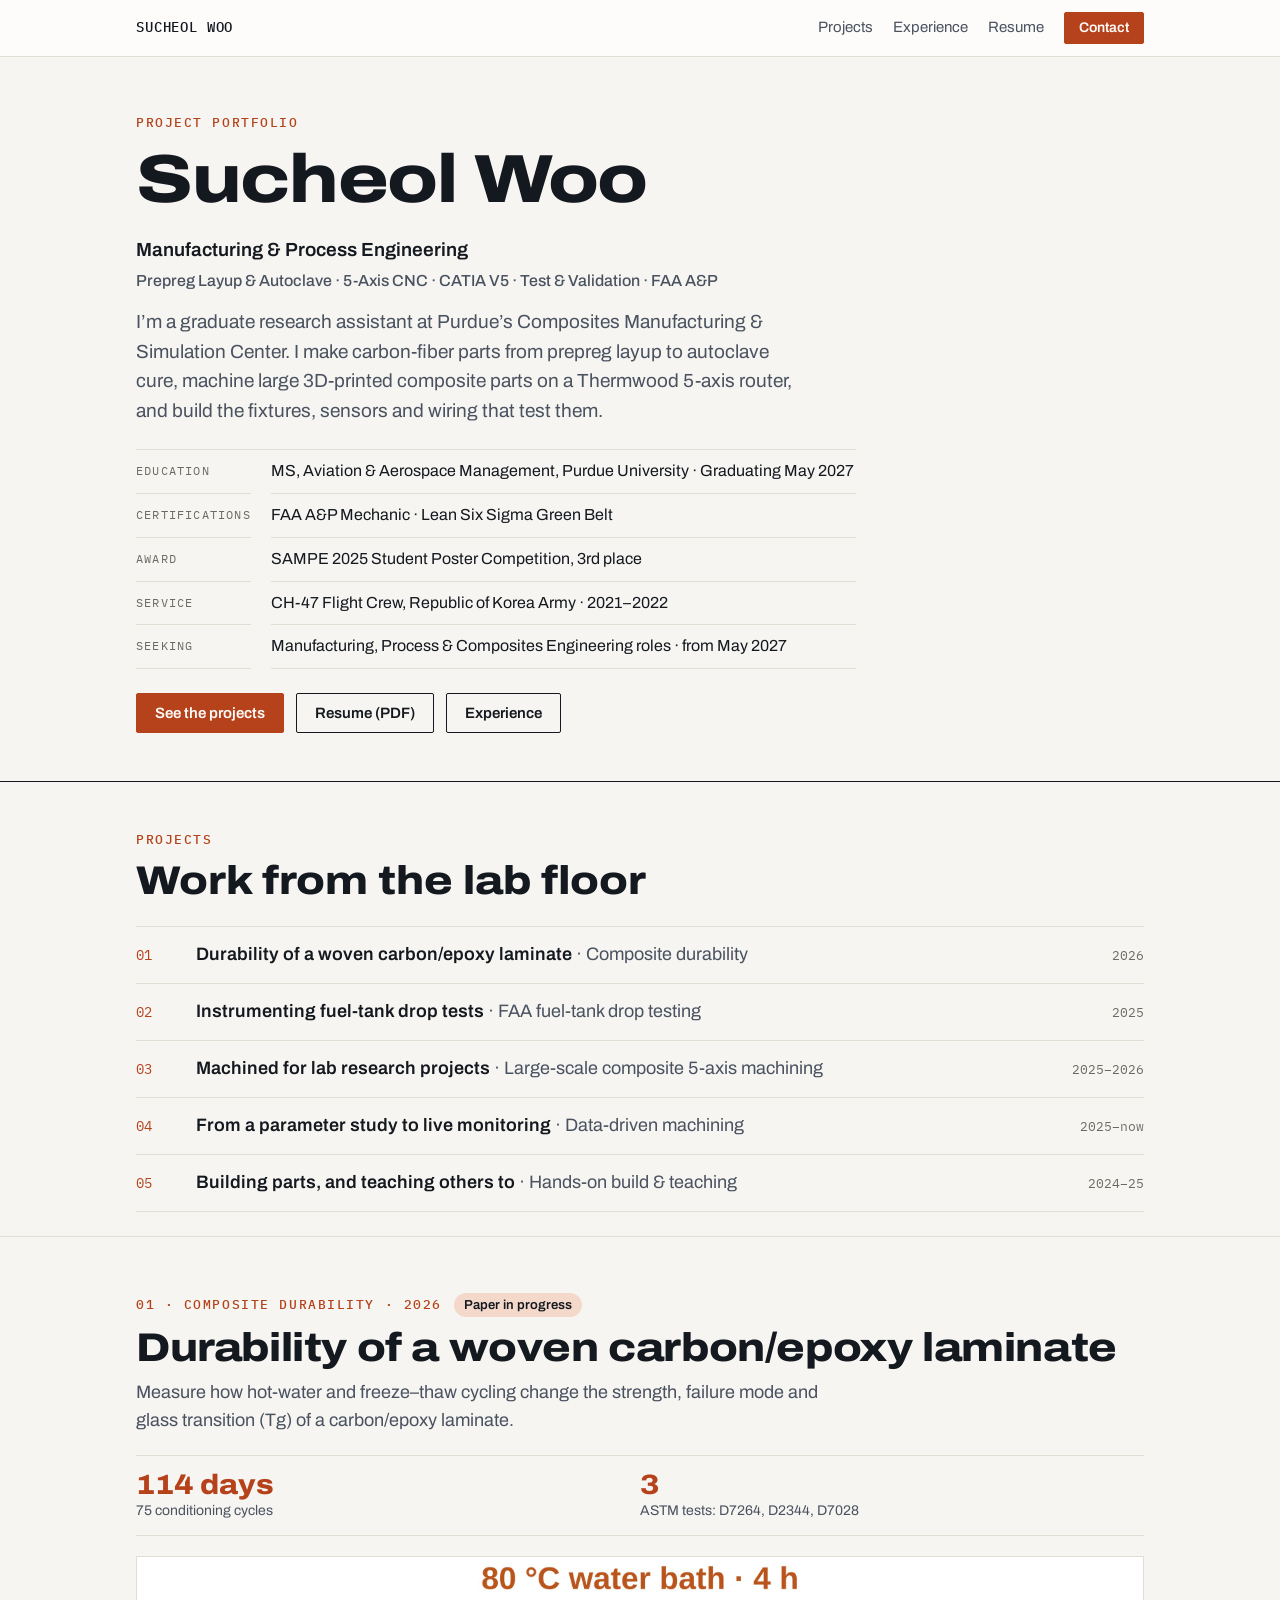
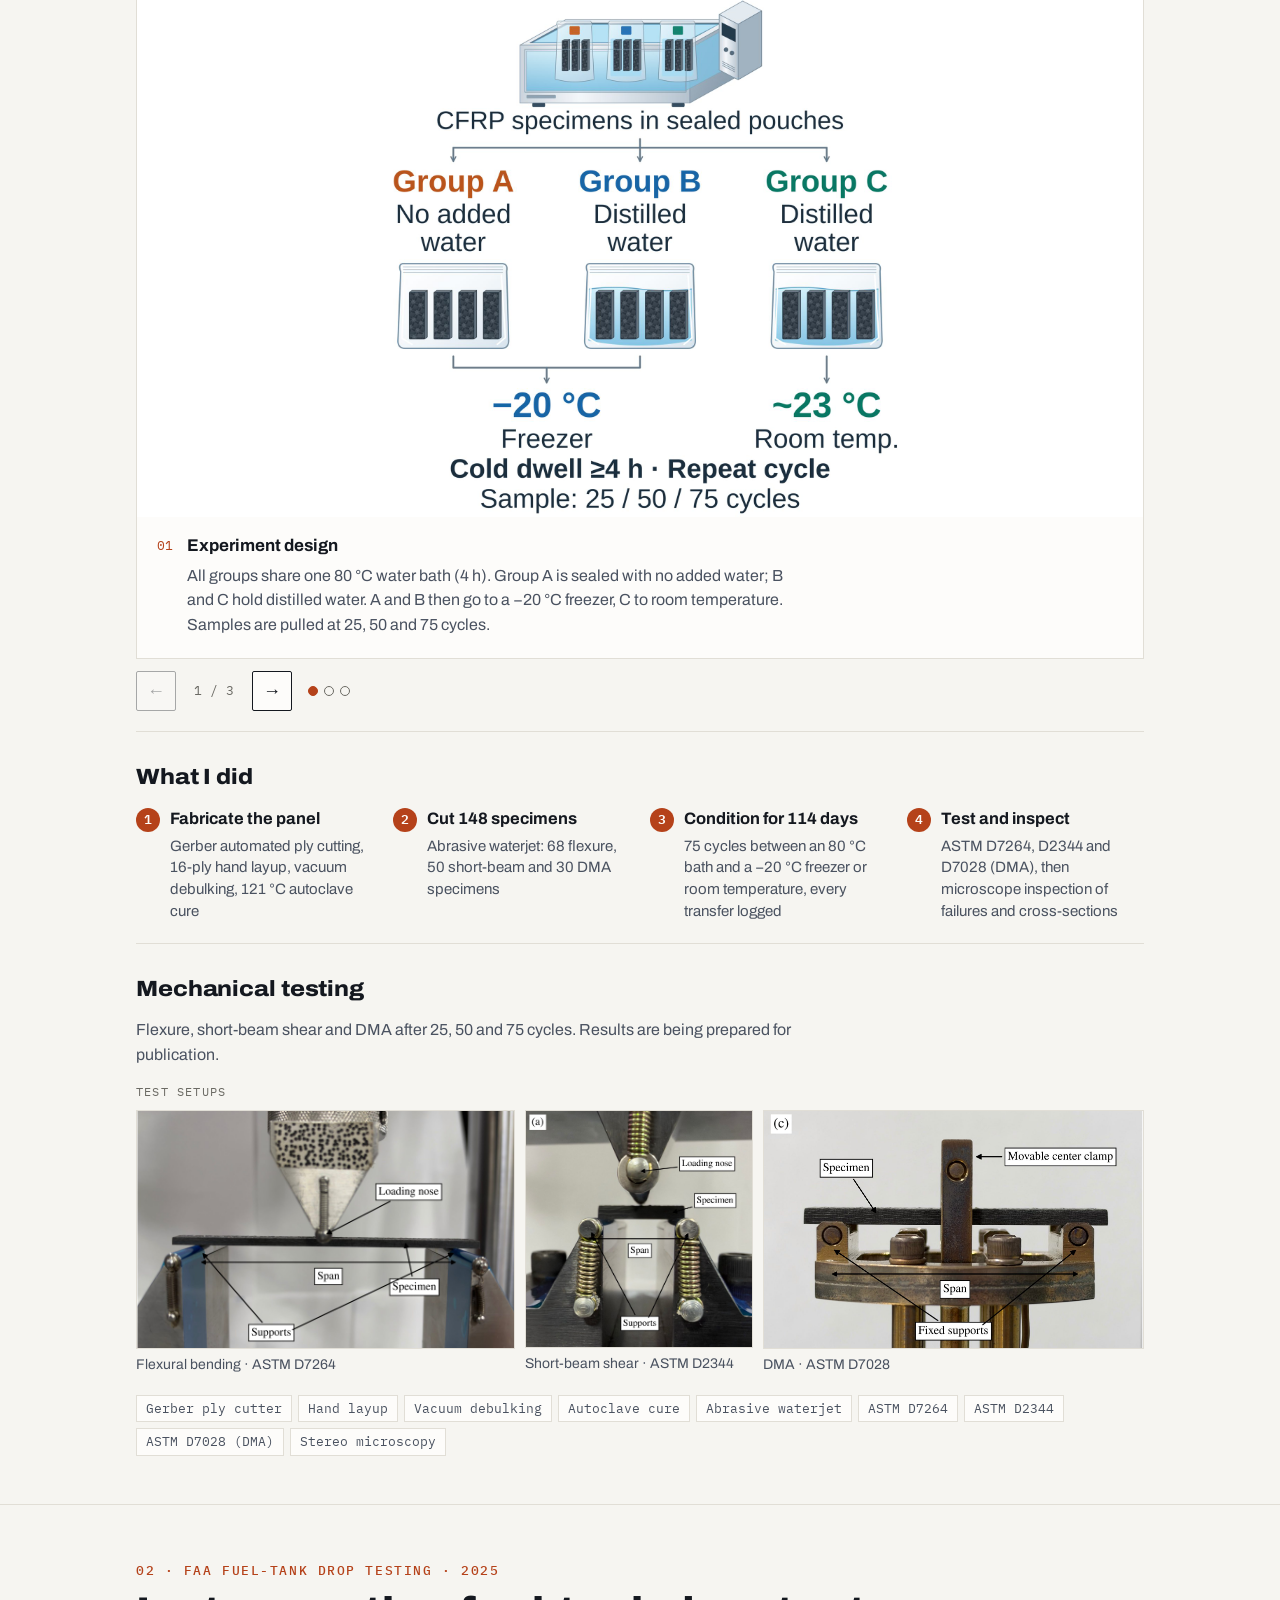
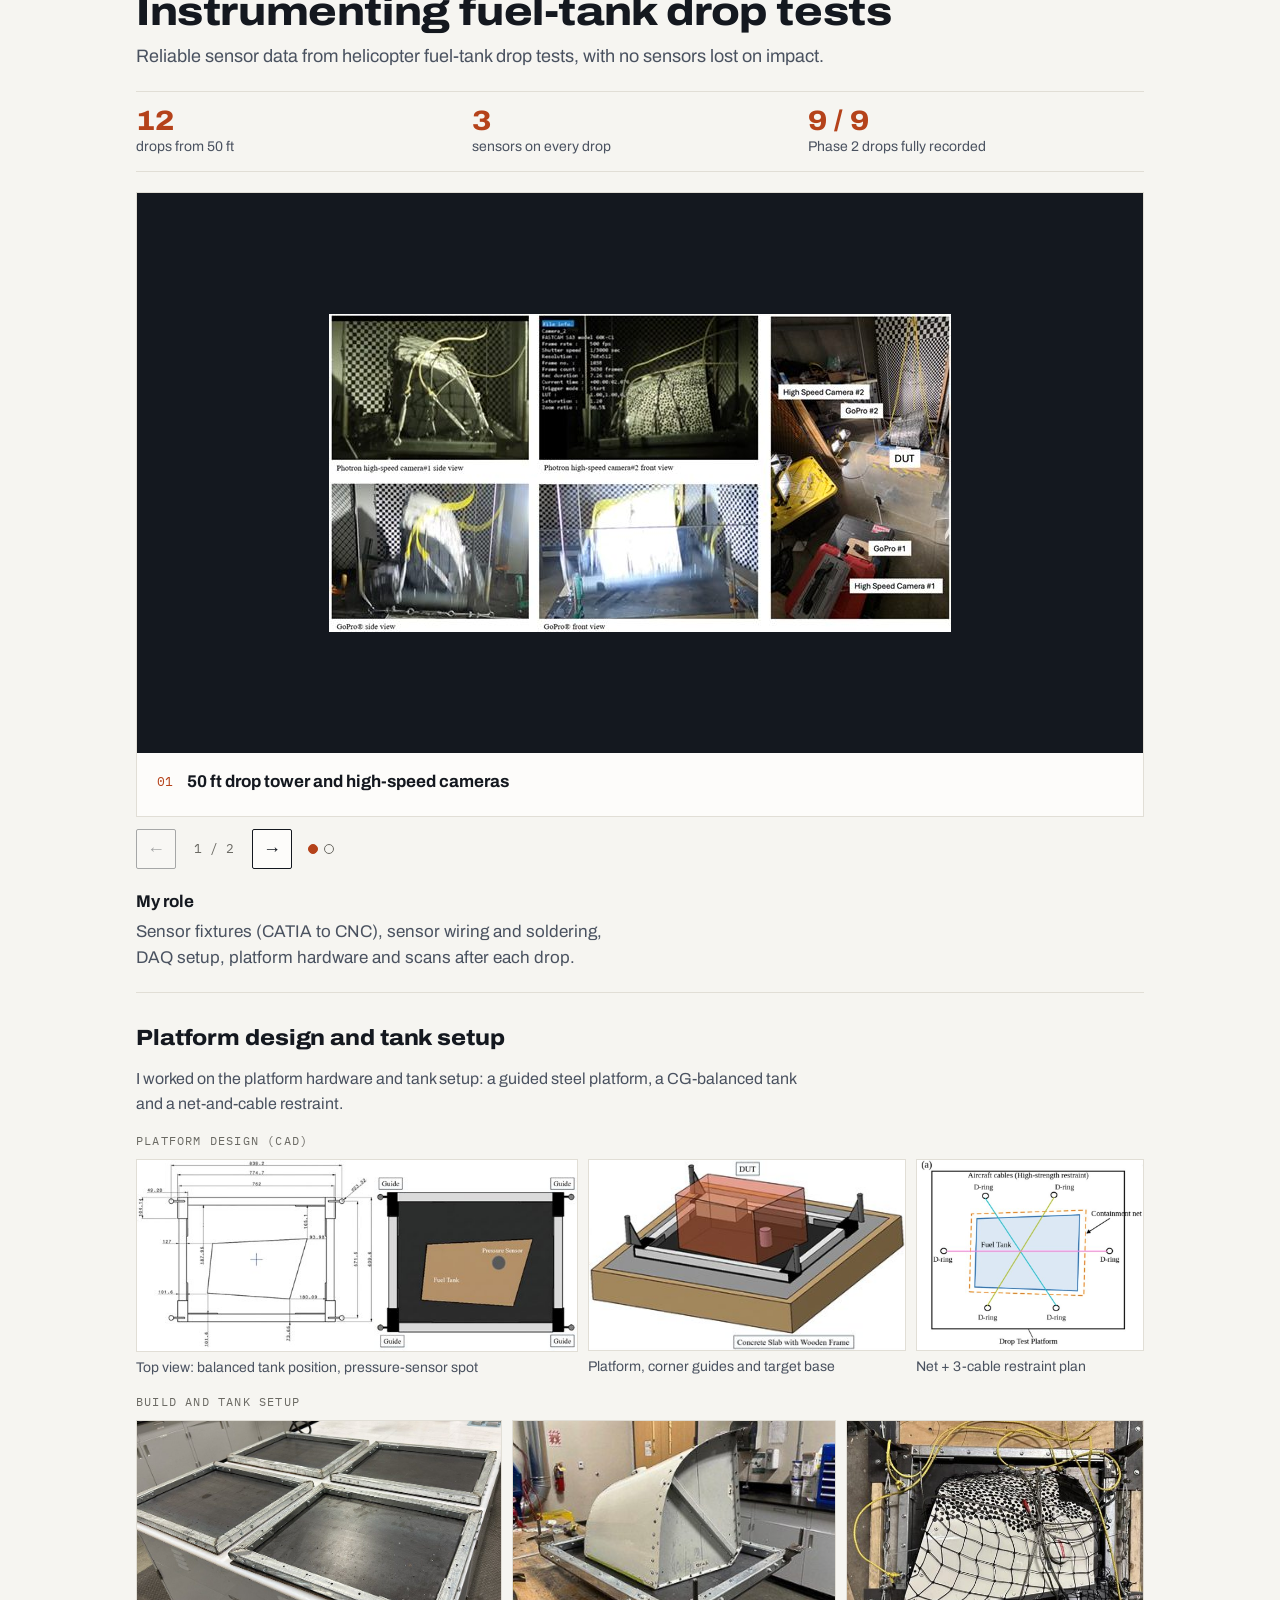
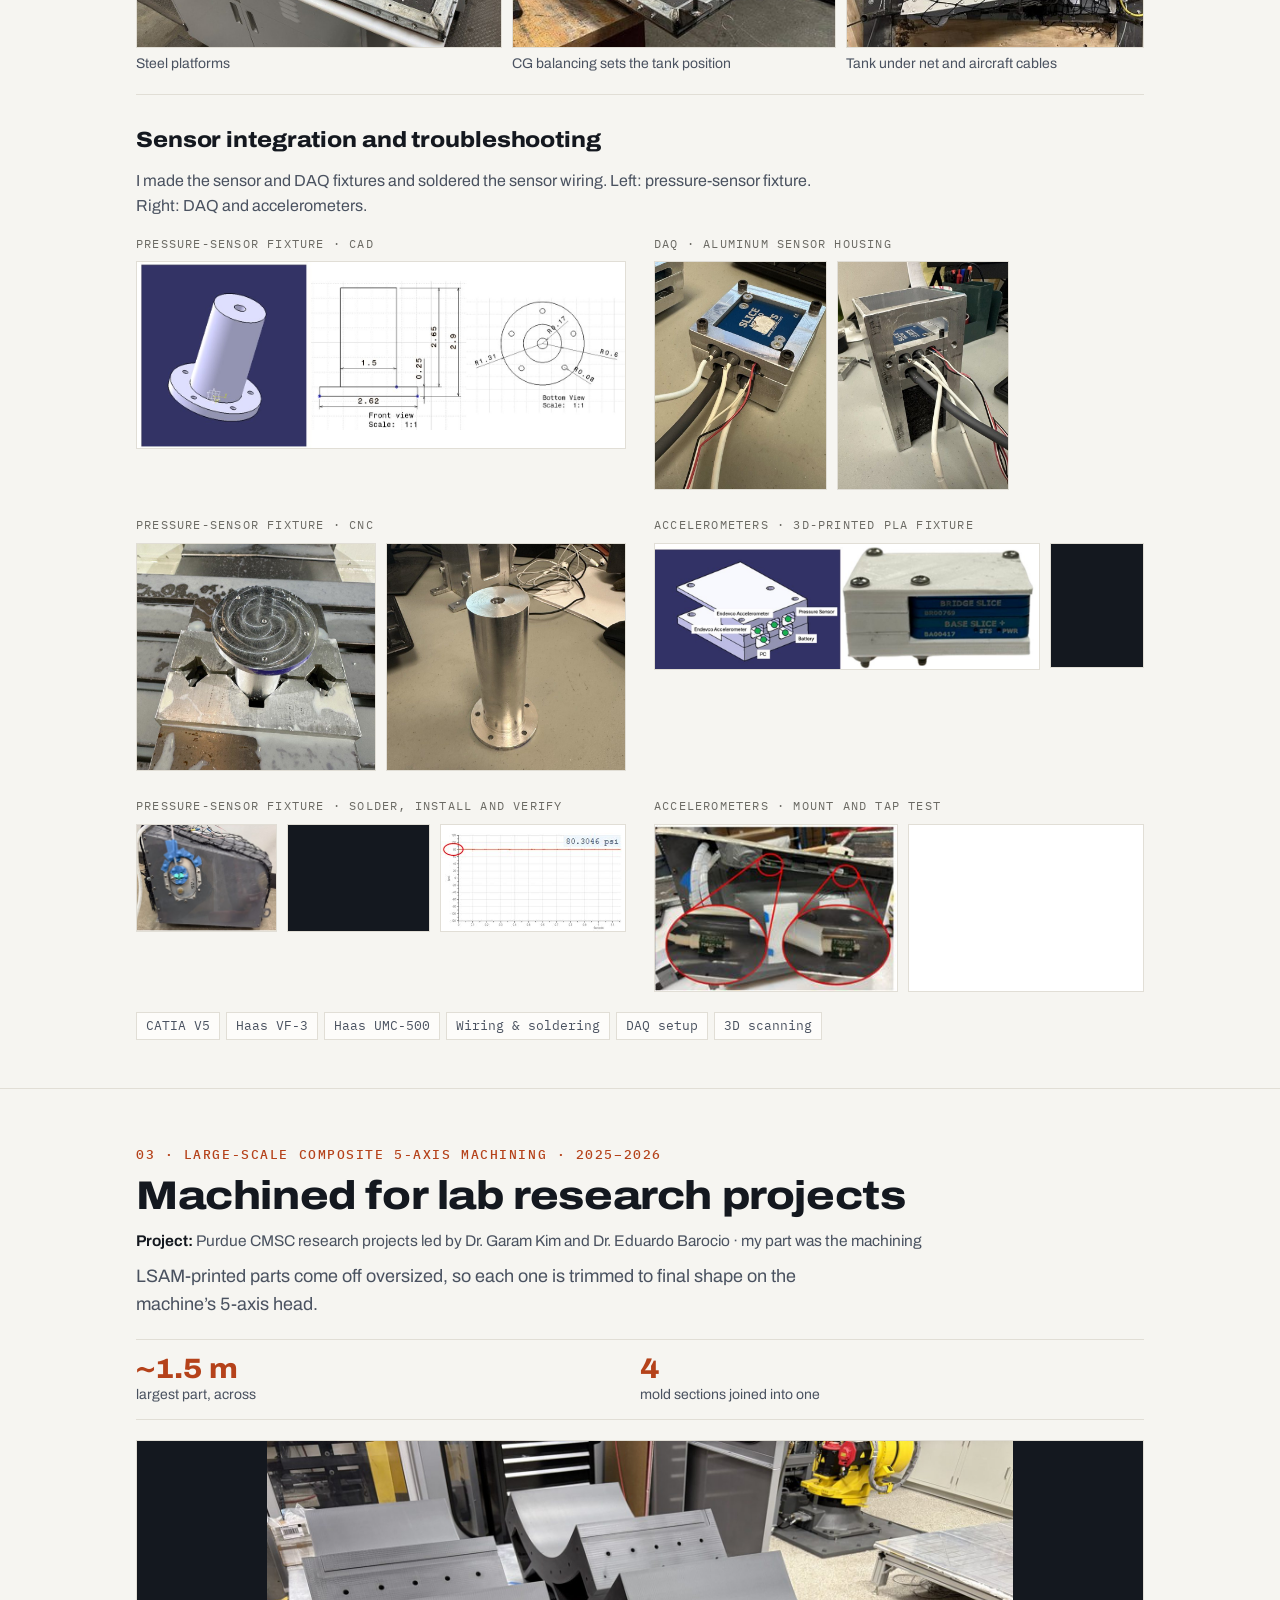
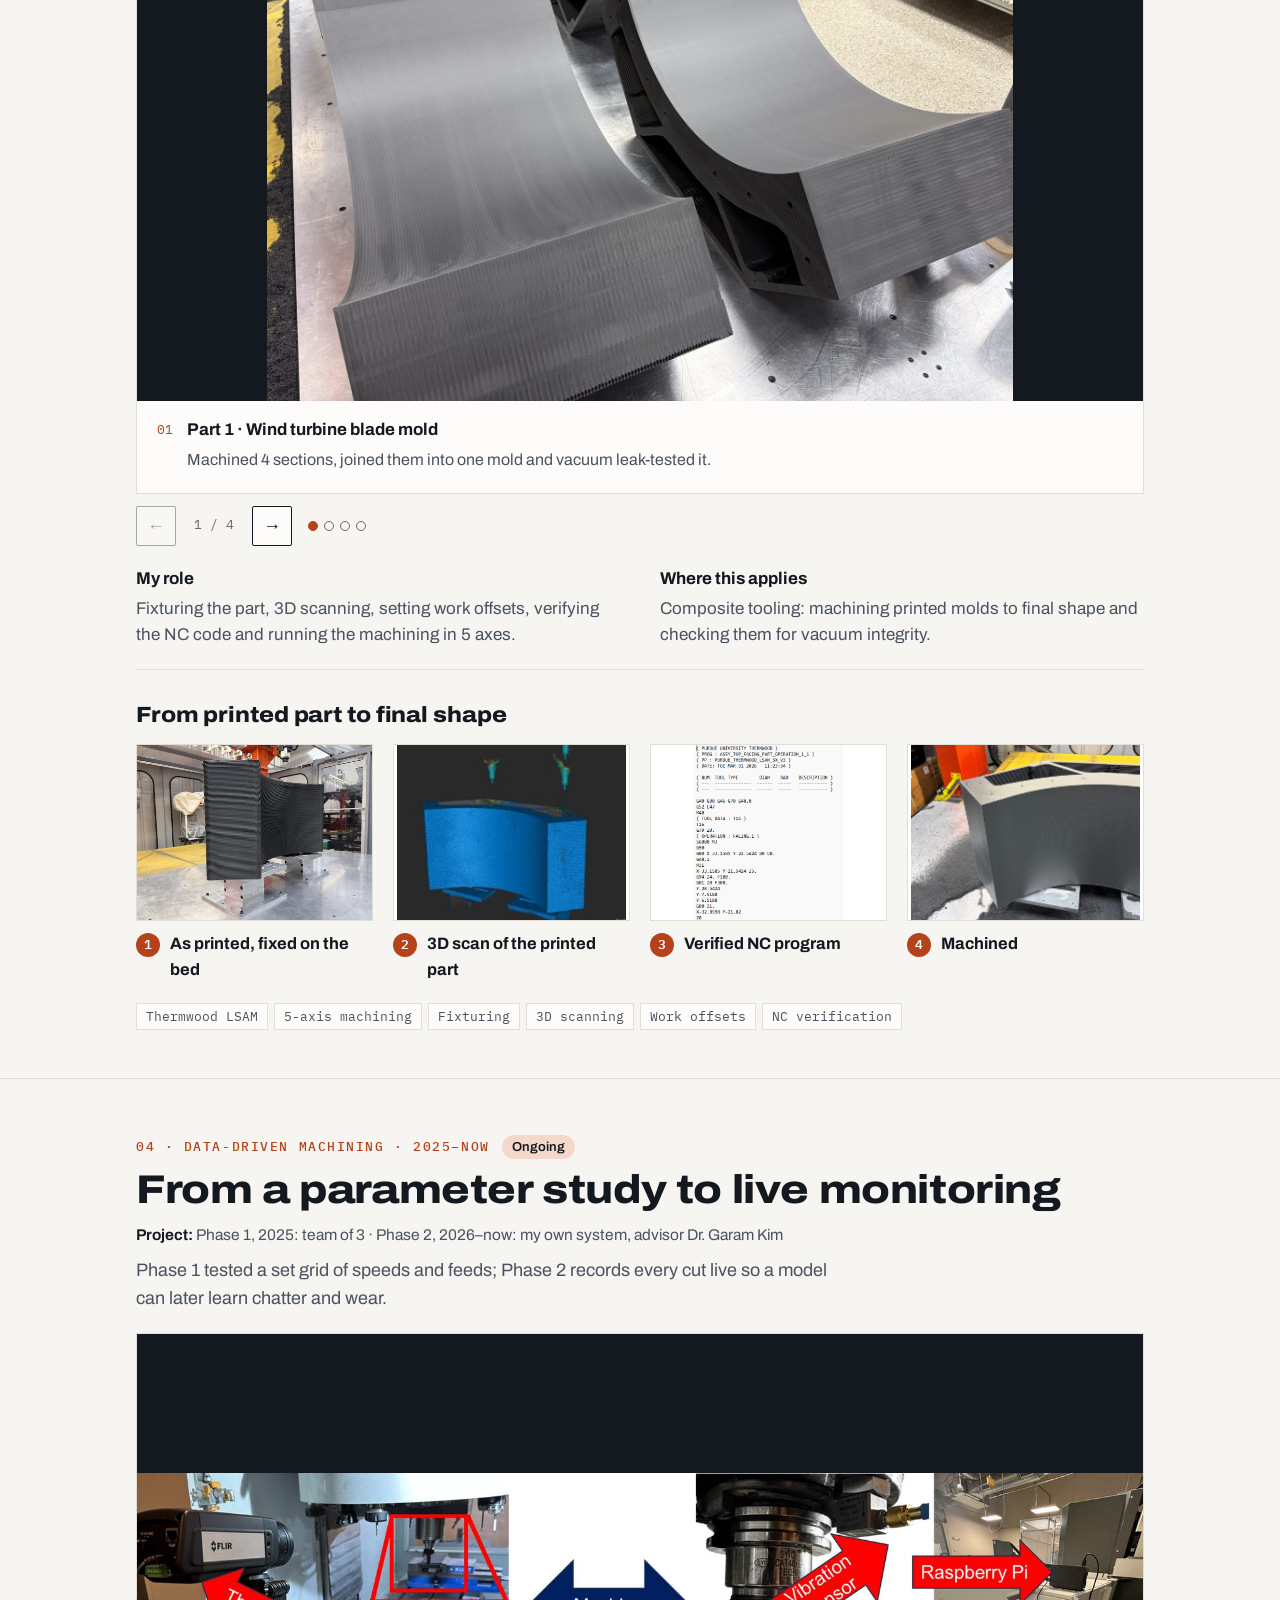
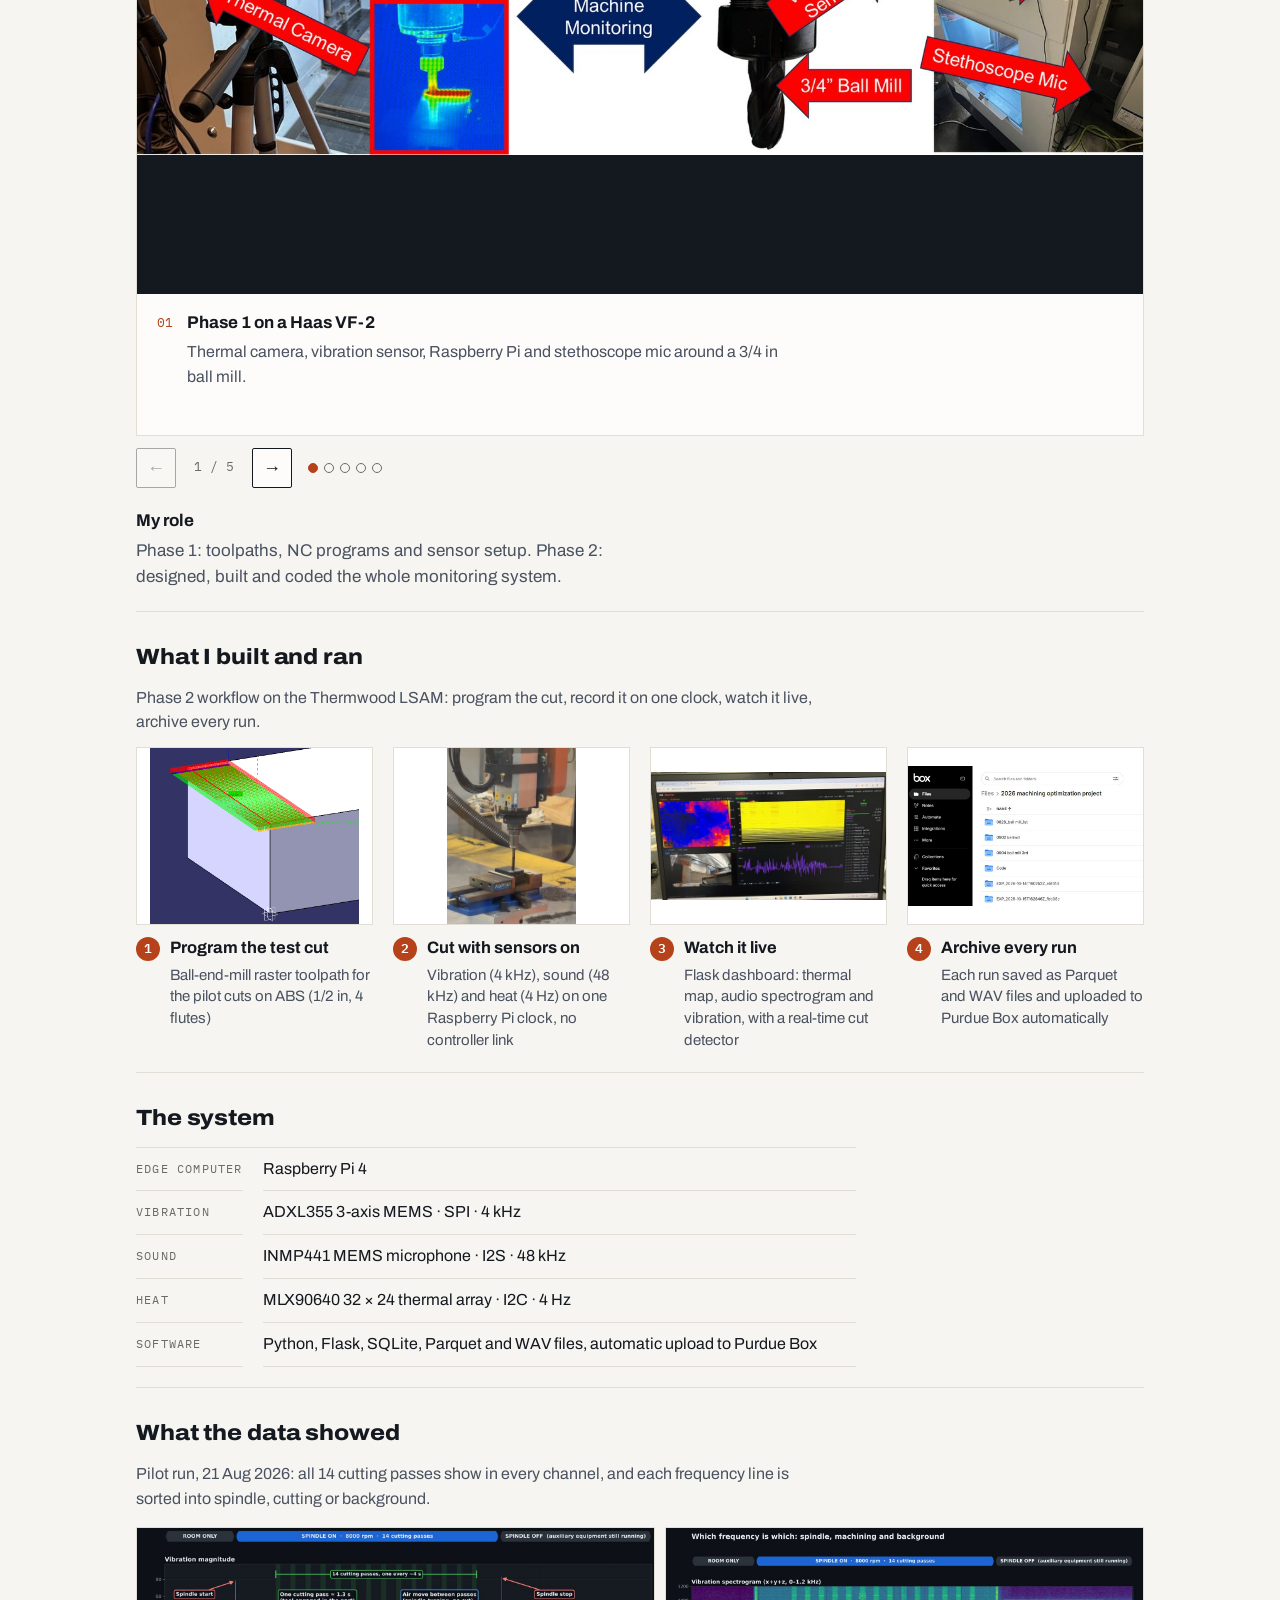
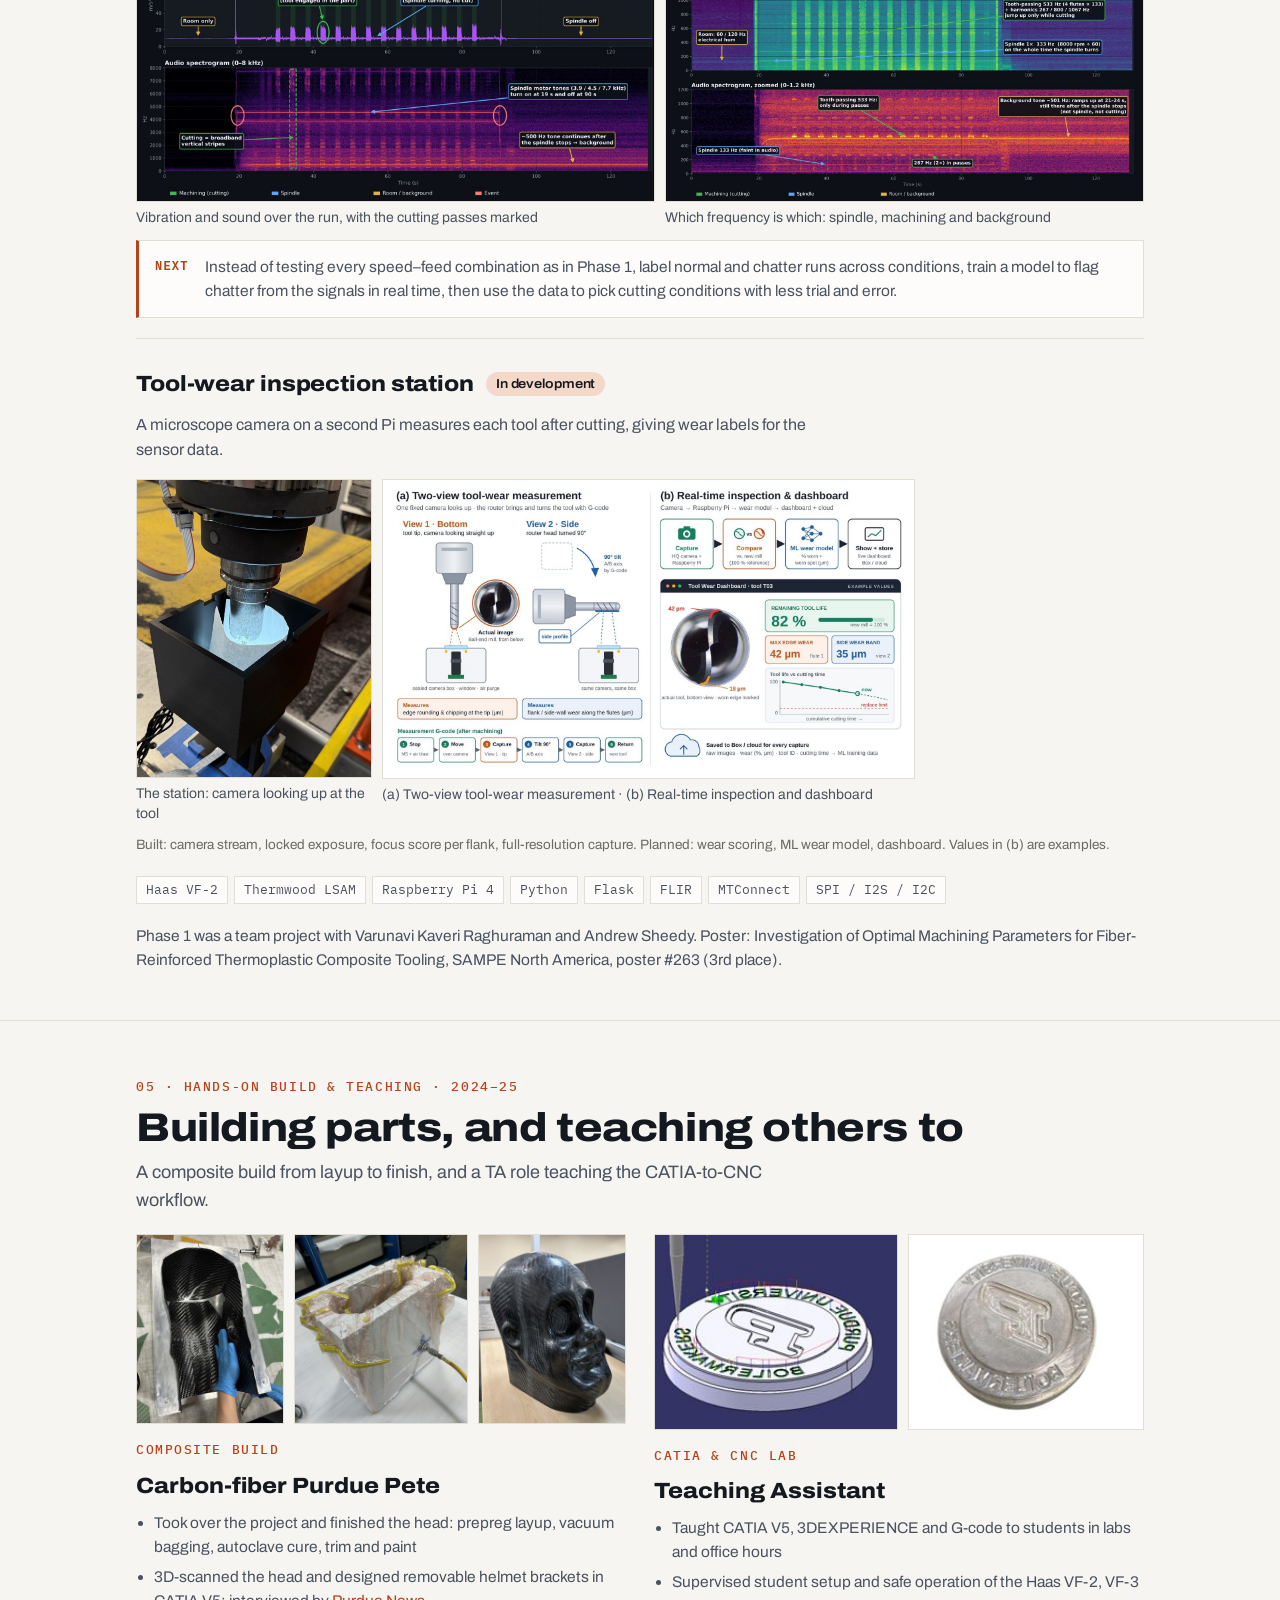
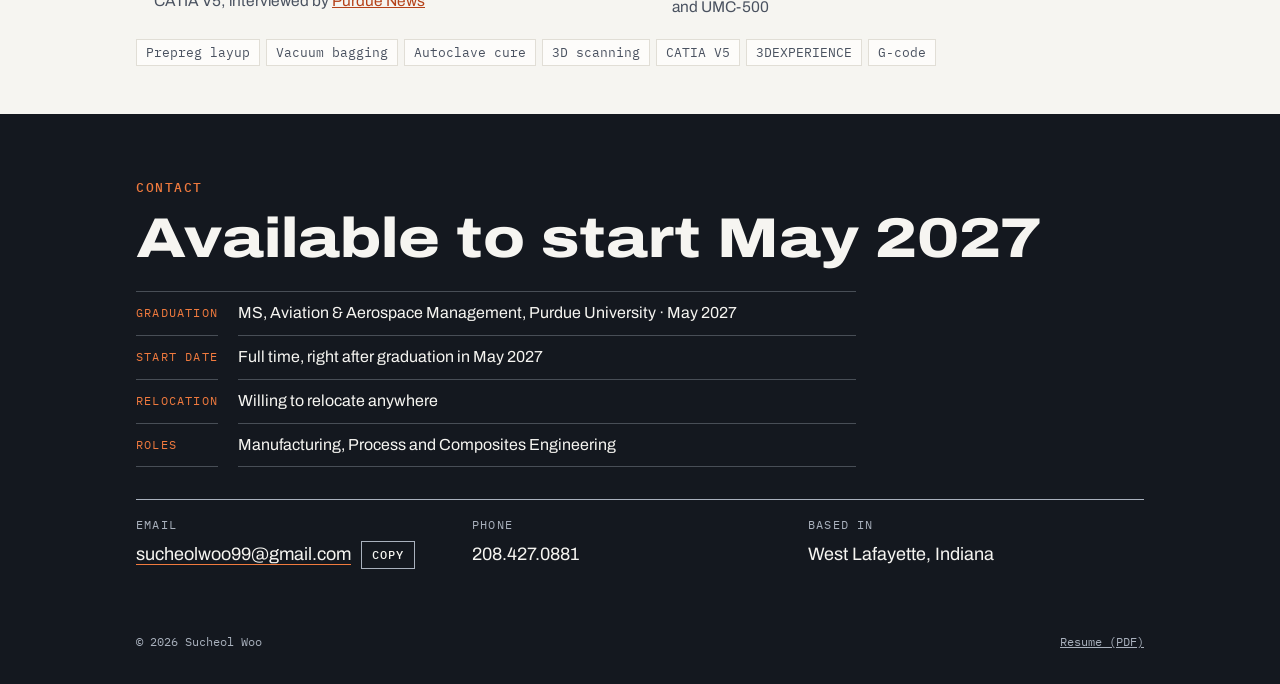
==== commit 221f4a76: "Hero: same title line as the resume, role and skills on two lines Co-Authored-By: Claude Opus 5.5 <n" ====
--- a/index.html
+++ b/index.html
@@ -34,7 +34,7 @@
       <div>
         <p class="eyebrow">Project portfolio</p>
         <h1 id="about-title">Sucheol Woo</h1>
-        <p class="tagline">Composite manufacturing · 5-axis CNC machining · CATIA V5</p>
+        <p class="tagline"><span class="role">Manufacturing &amp; Process Engineering</span><span class="skills">Prepreg Layup &amp; Autoclave · 5-Axis CNC · CATIA V5 · Test &amp; Validation · FAA A&amp;P</span></p>
         <p class="lede">I’m a graduate research assistant at Purdue’s Composites Manufacturing &amp; Simulation Center. I make carbon-fiber parts from prepreg layup to autoclave cure, machine large 3D-printed composite parts on a Thermwood 5-axis router, and build the fixtures, sensors and wiring that test them.</p>
         <dl class="facts"><dt>Education</dt><dd>MS, Aviation &amp; Aerospace Management, Purdue University · Graduating May 2027</dd><dt>Certifications</dt><dd>FAA A&amp;P Mechanic · Lean Six Sigma Green Belt</dd><dt>Award</dt><dd>SAMPE 2025 Student Poster Competition, 3rd place</dd><dt>Service</dt><dd>CH-47 Flight Crew, Republic of Korea Army · 2021–2022</dd><dt>Seeking</dt><dd>Manufacturing, Process &amp; Composites Engineering roles · from May 2027</dd></dl>
         <div class="cta">
--- a/assets/site.css
+++ b/assets/site.css
@@ -379,3 +379,5 @@
 @media (max-width: 760px) { .prow-grid { grid-template-columns: 1fr; } }
 .wide-fig .row-label { text-transform: none; letter-spacing: 0; font-family: var(--body); font-size: 15px; font-weight: 650; }
 .chapter .facts { margin-top: 0; }
+.tagline .role { display: block; }
+.tagline .skills { display: block; margin-top: 4px; font-size: 16px; font-weight: 500; color: var(--muted); }
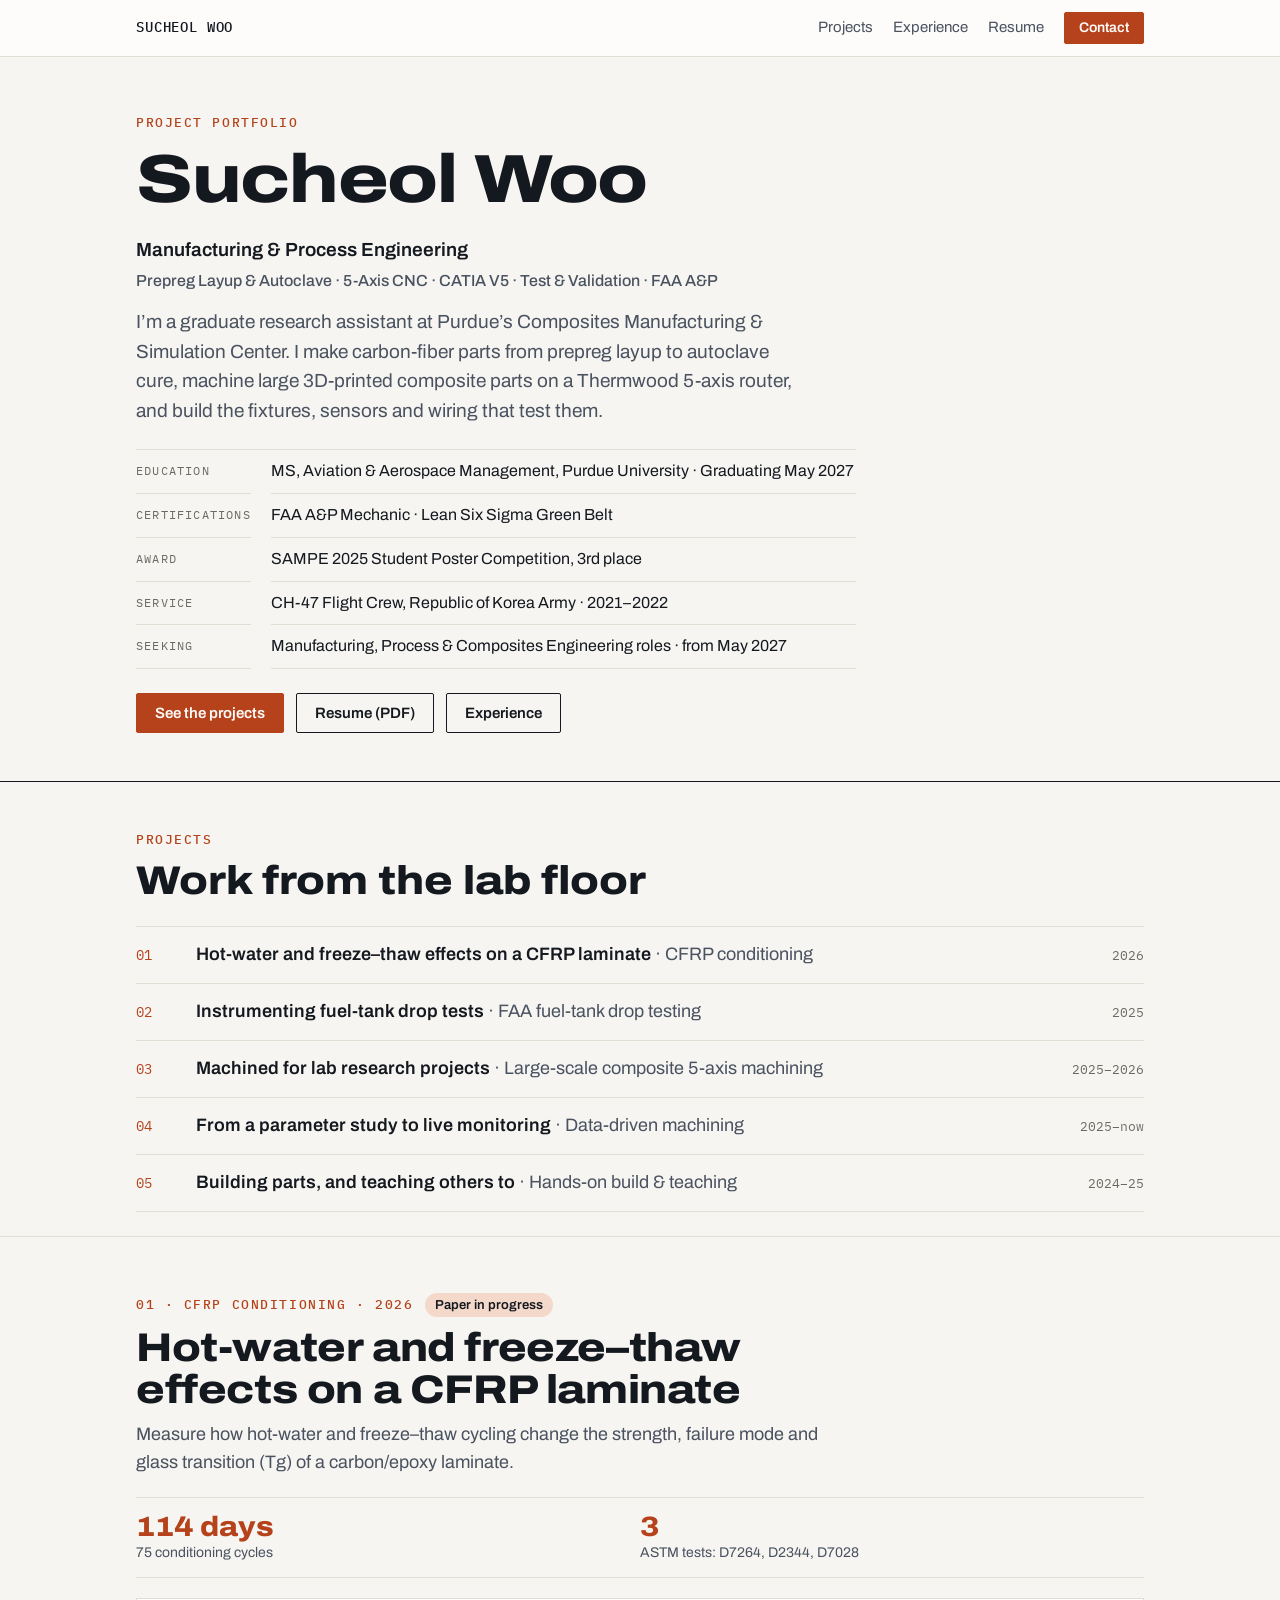
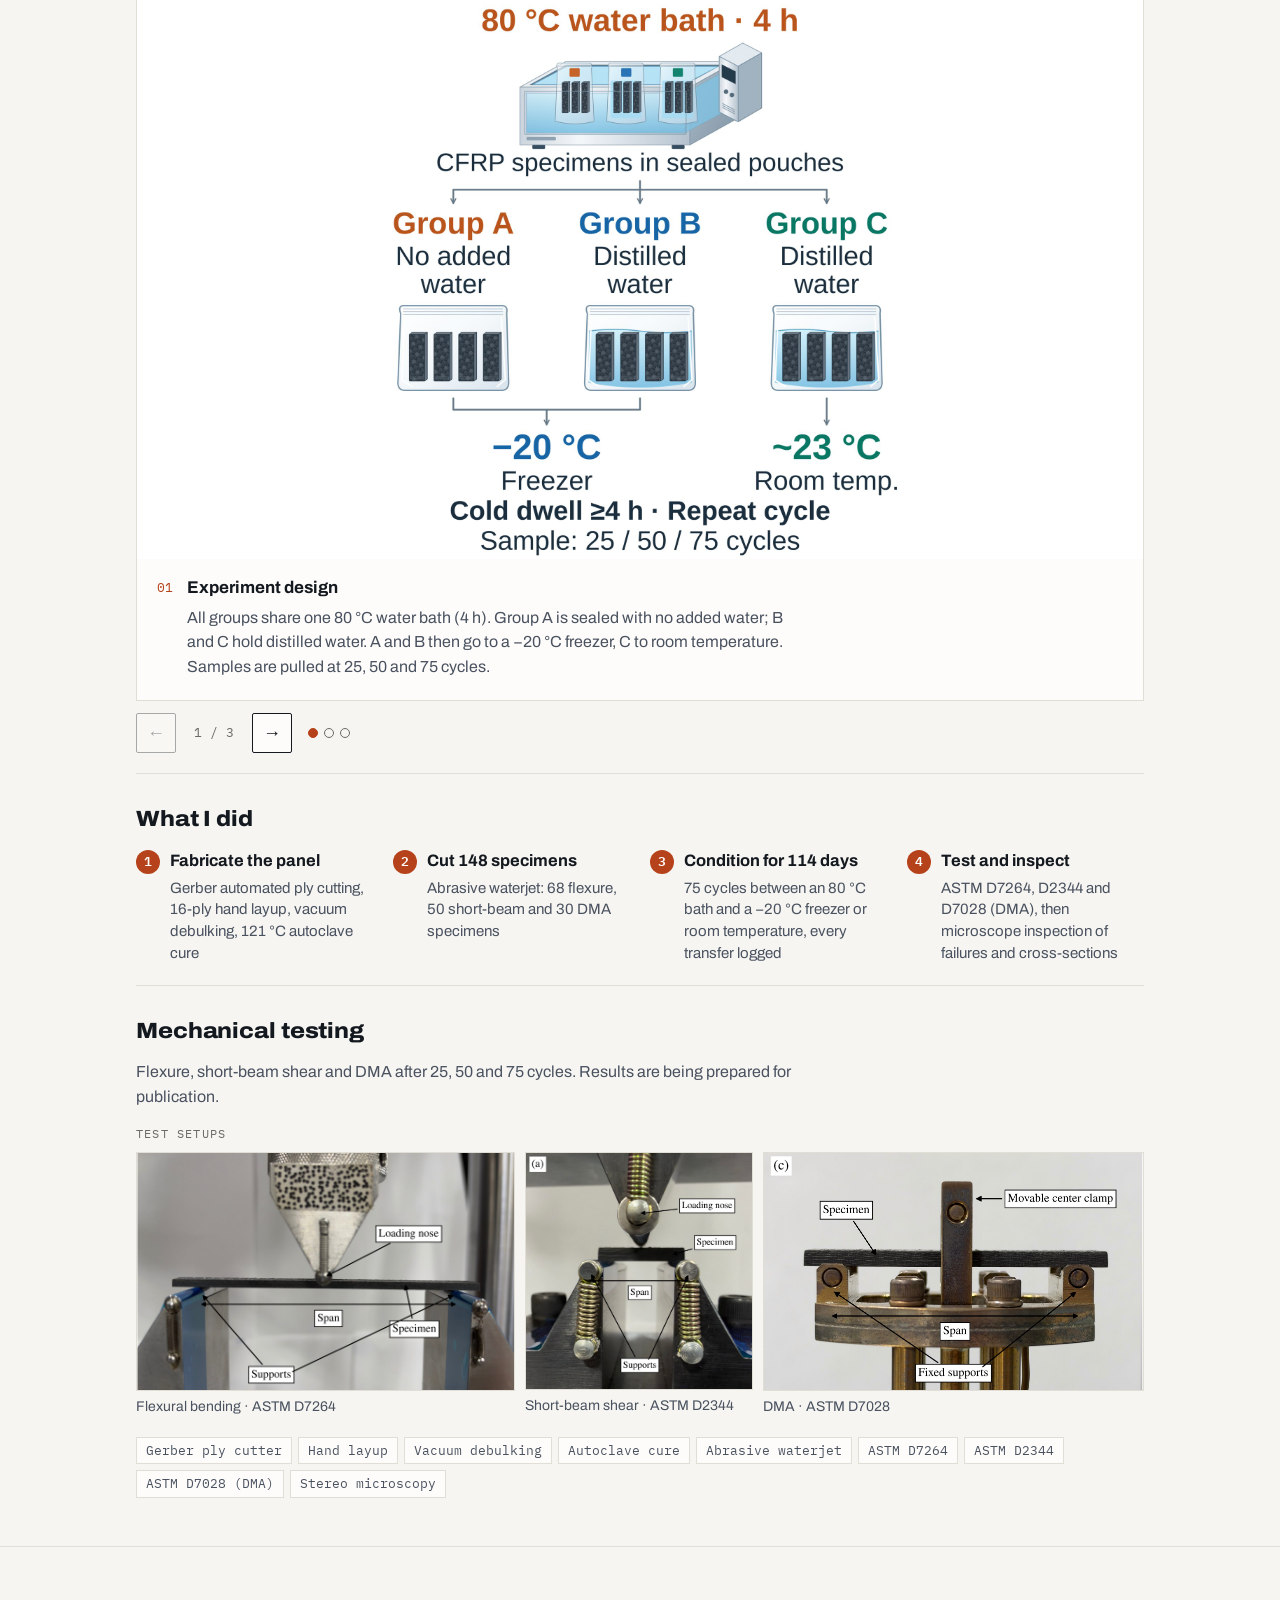
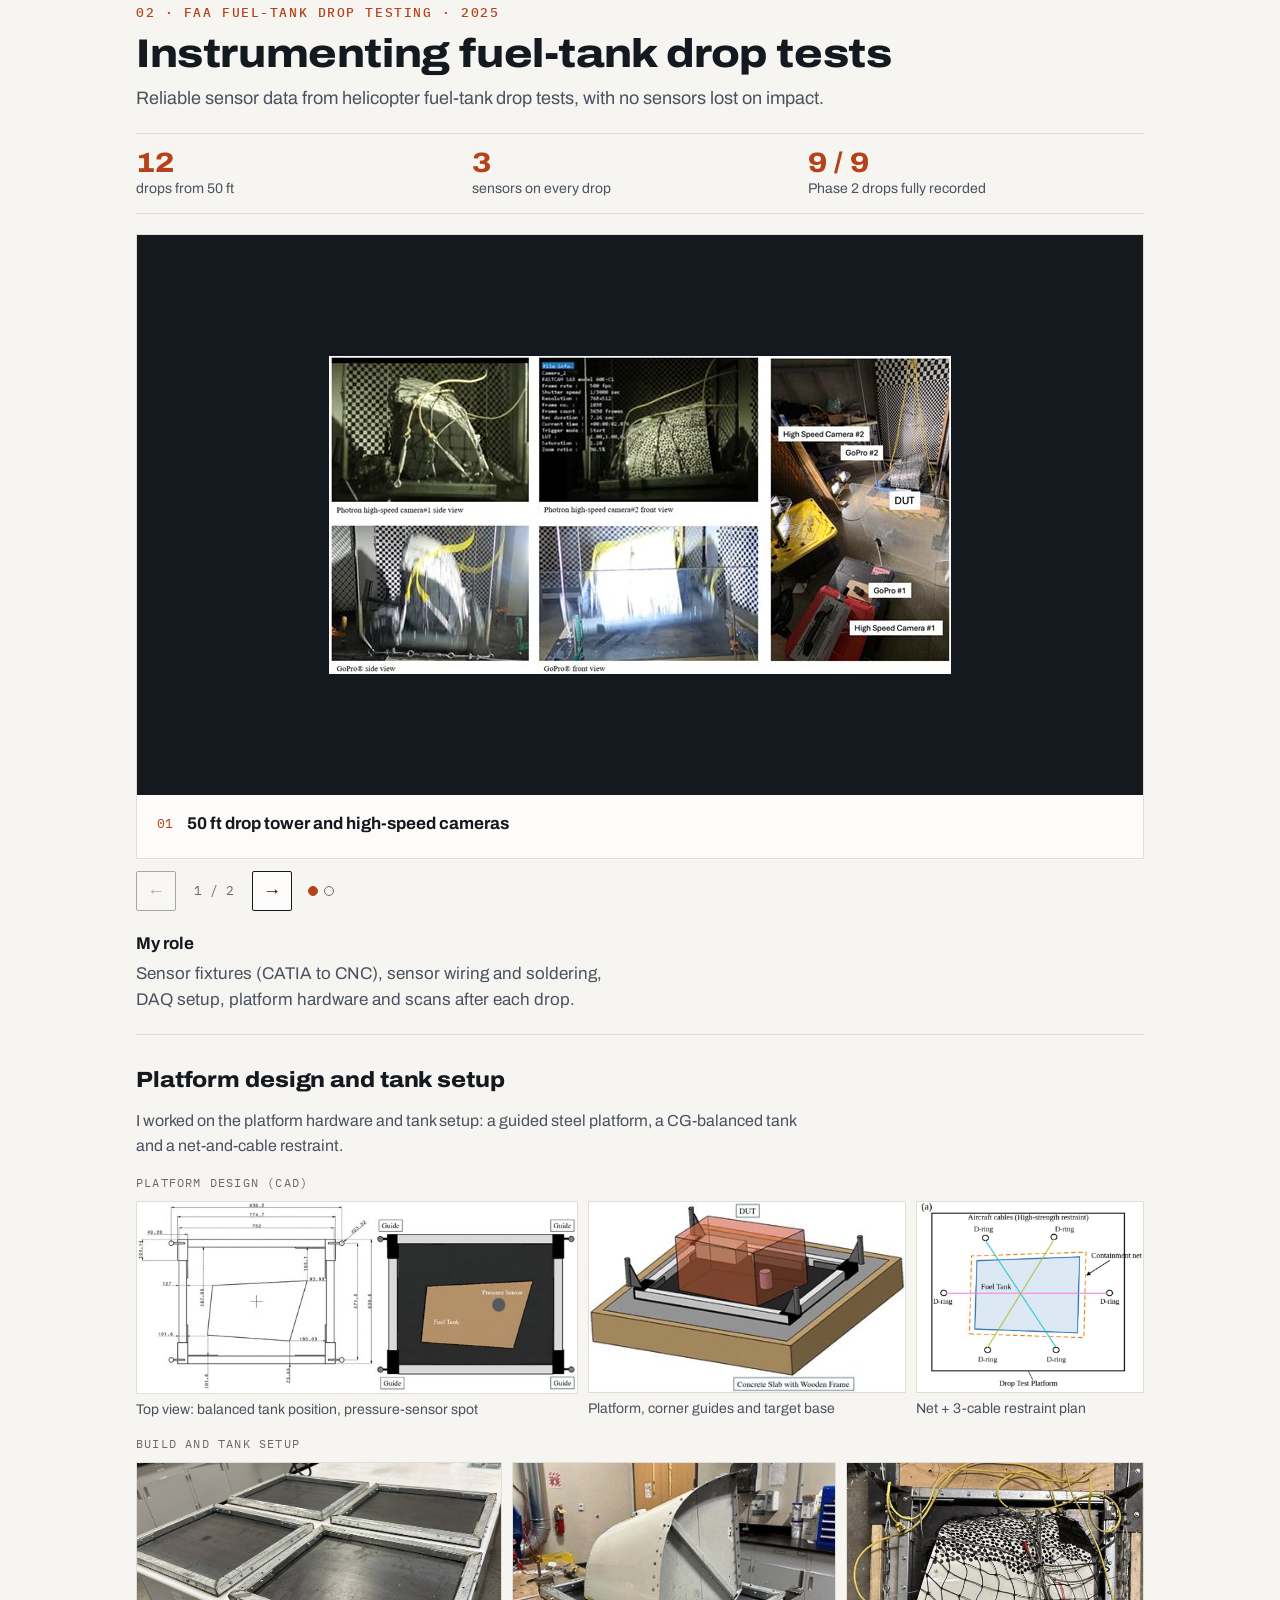
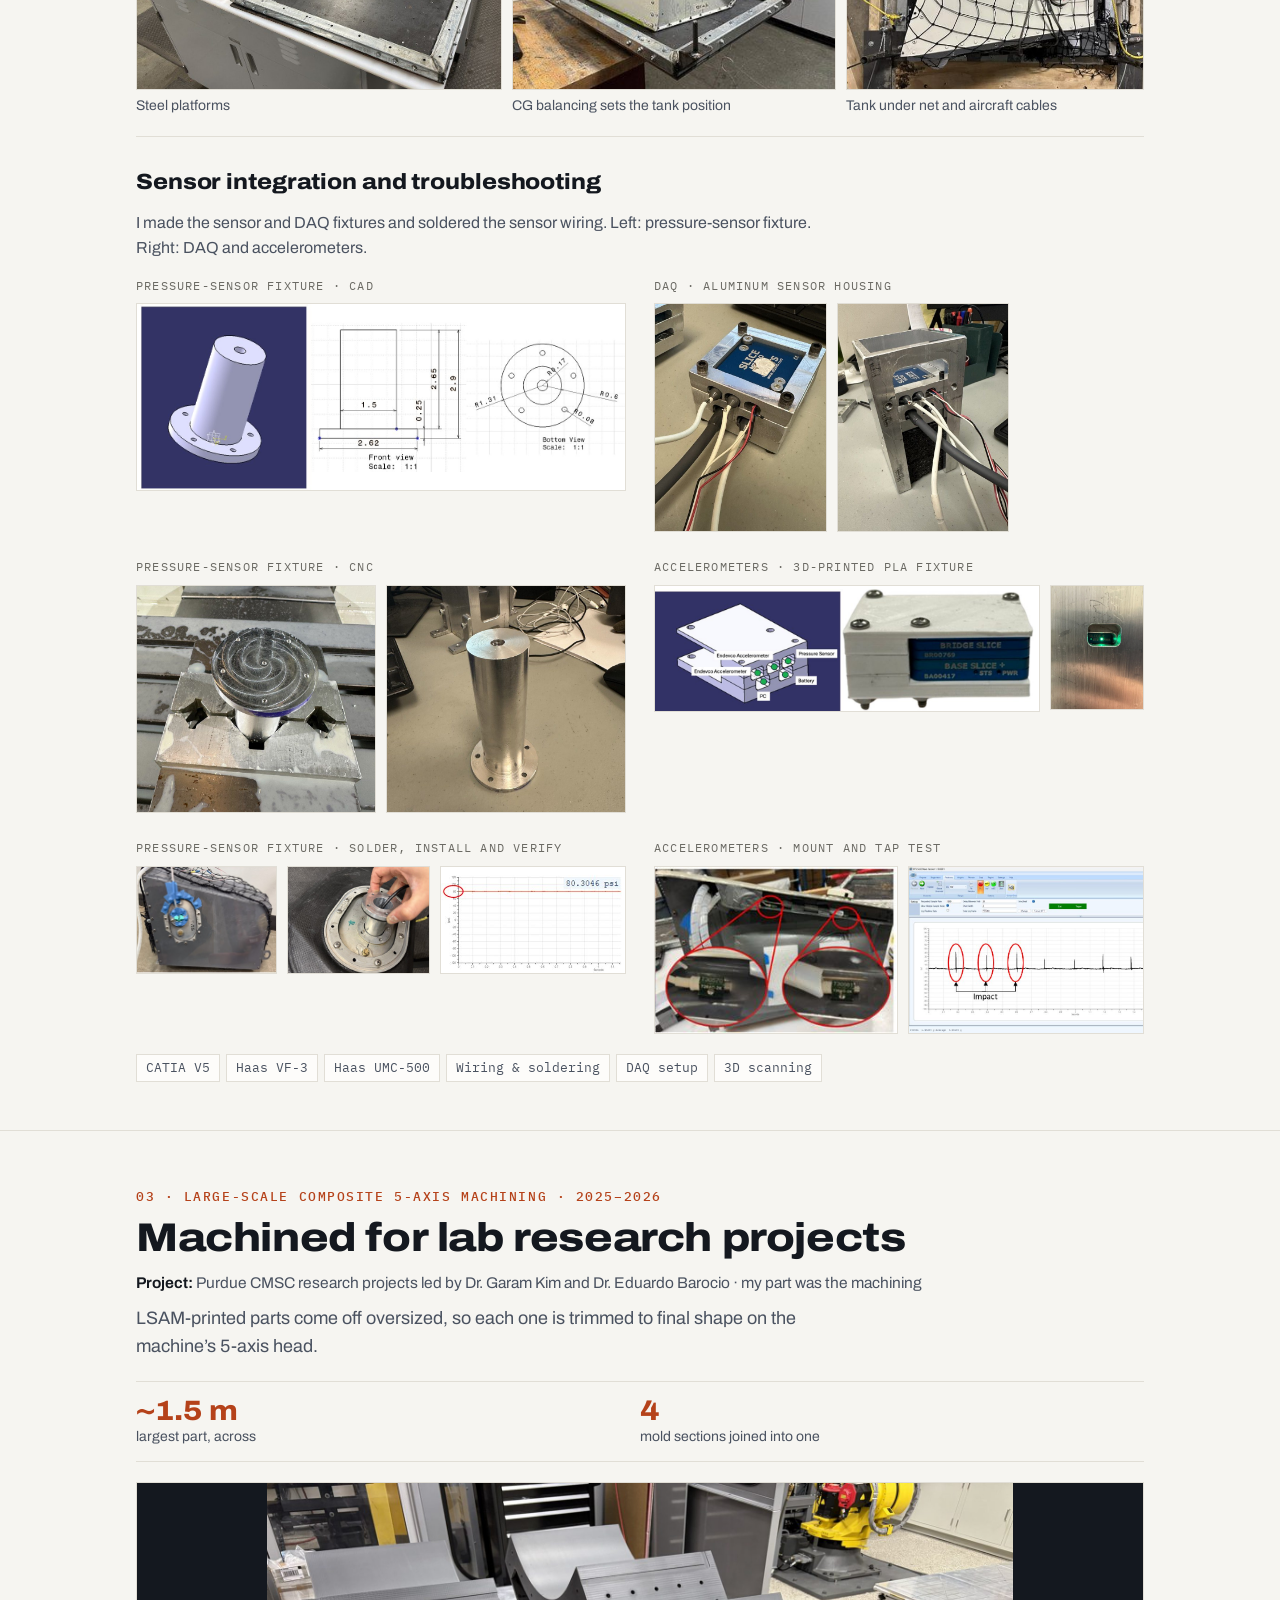
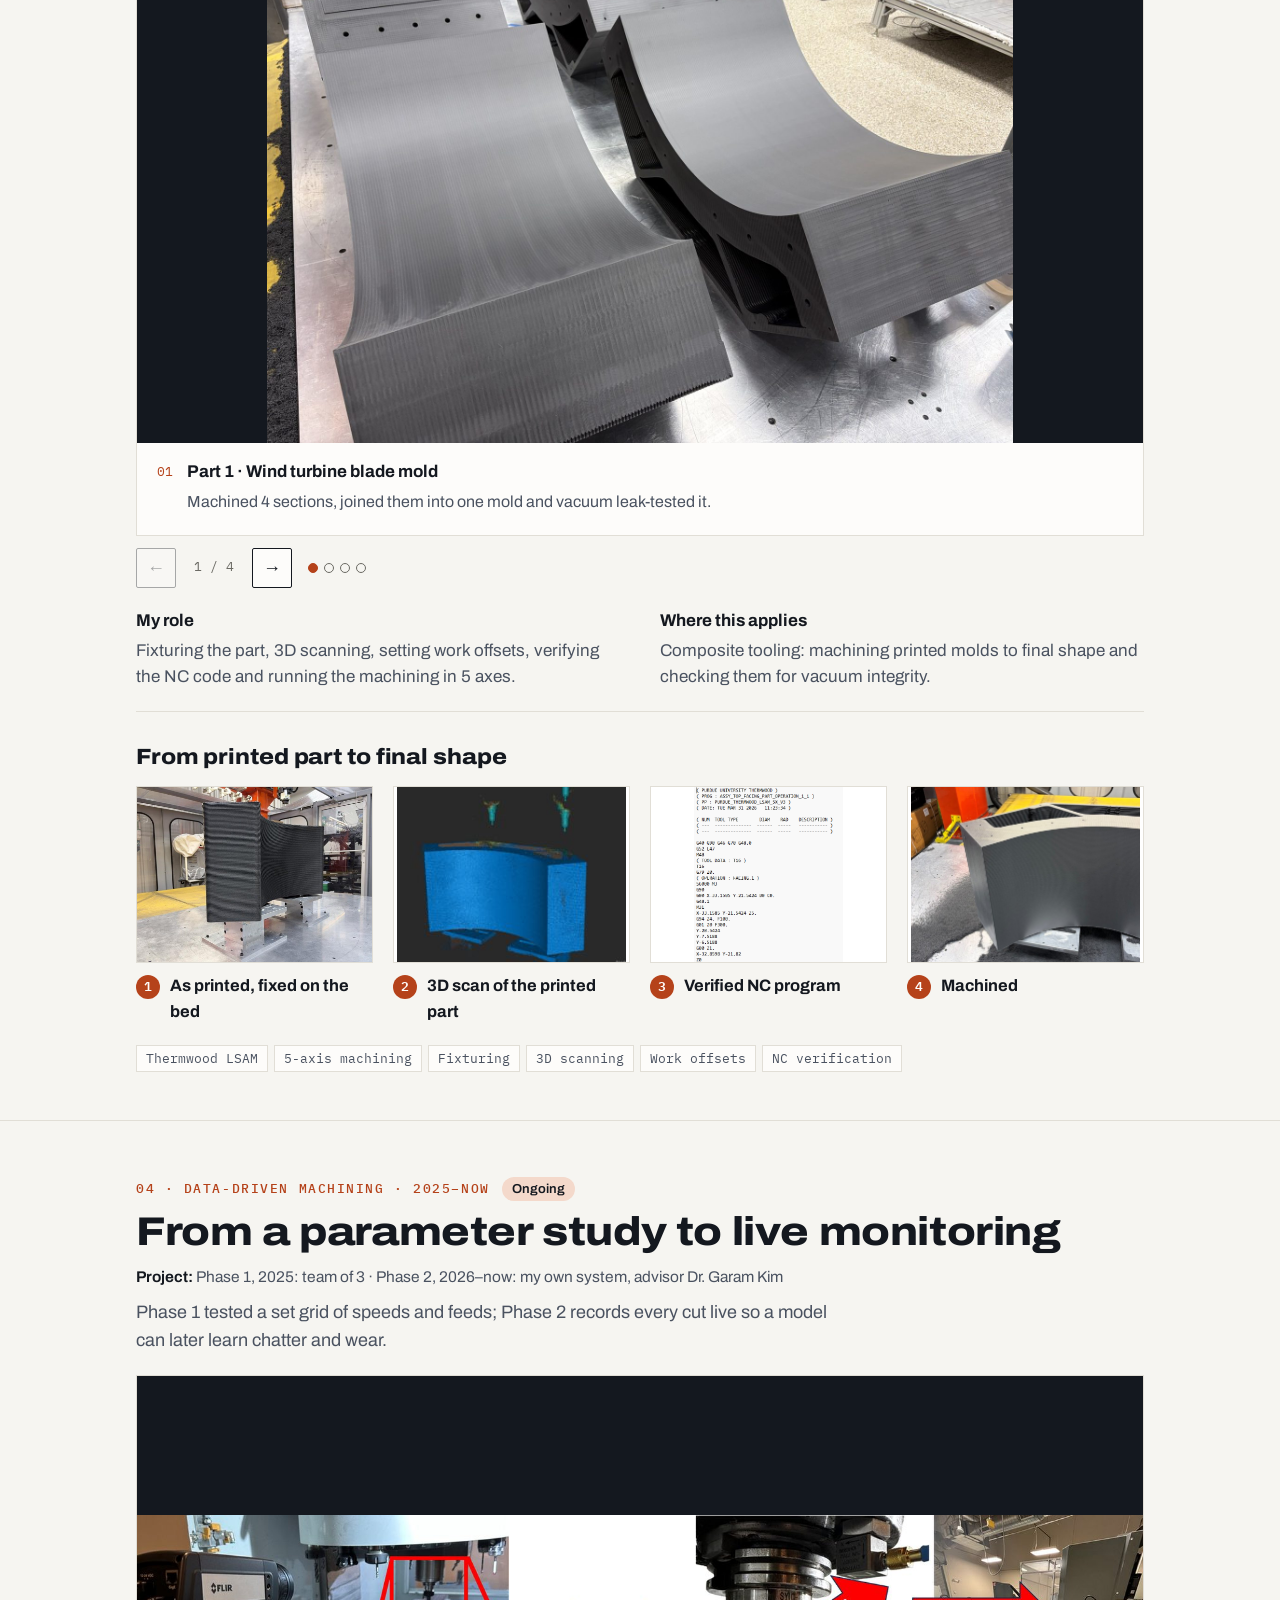
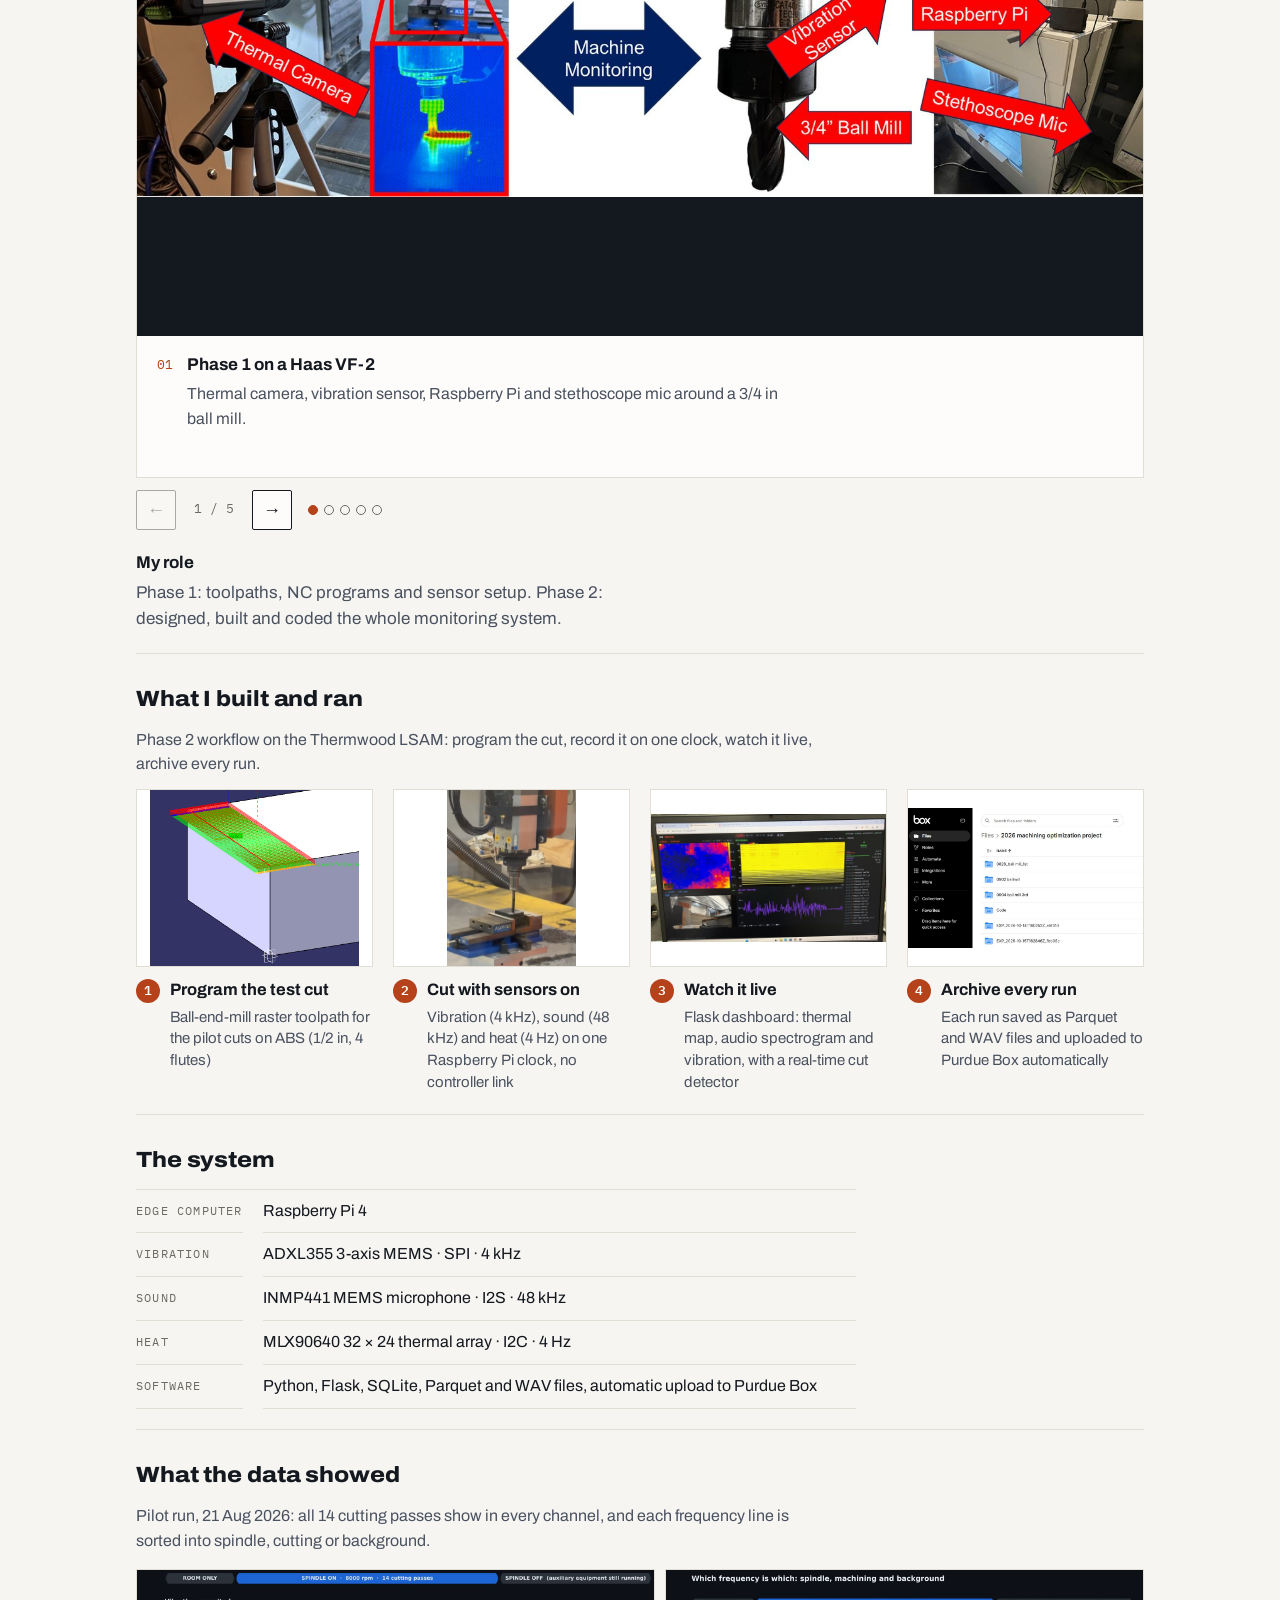
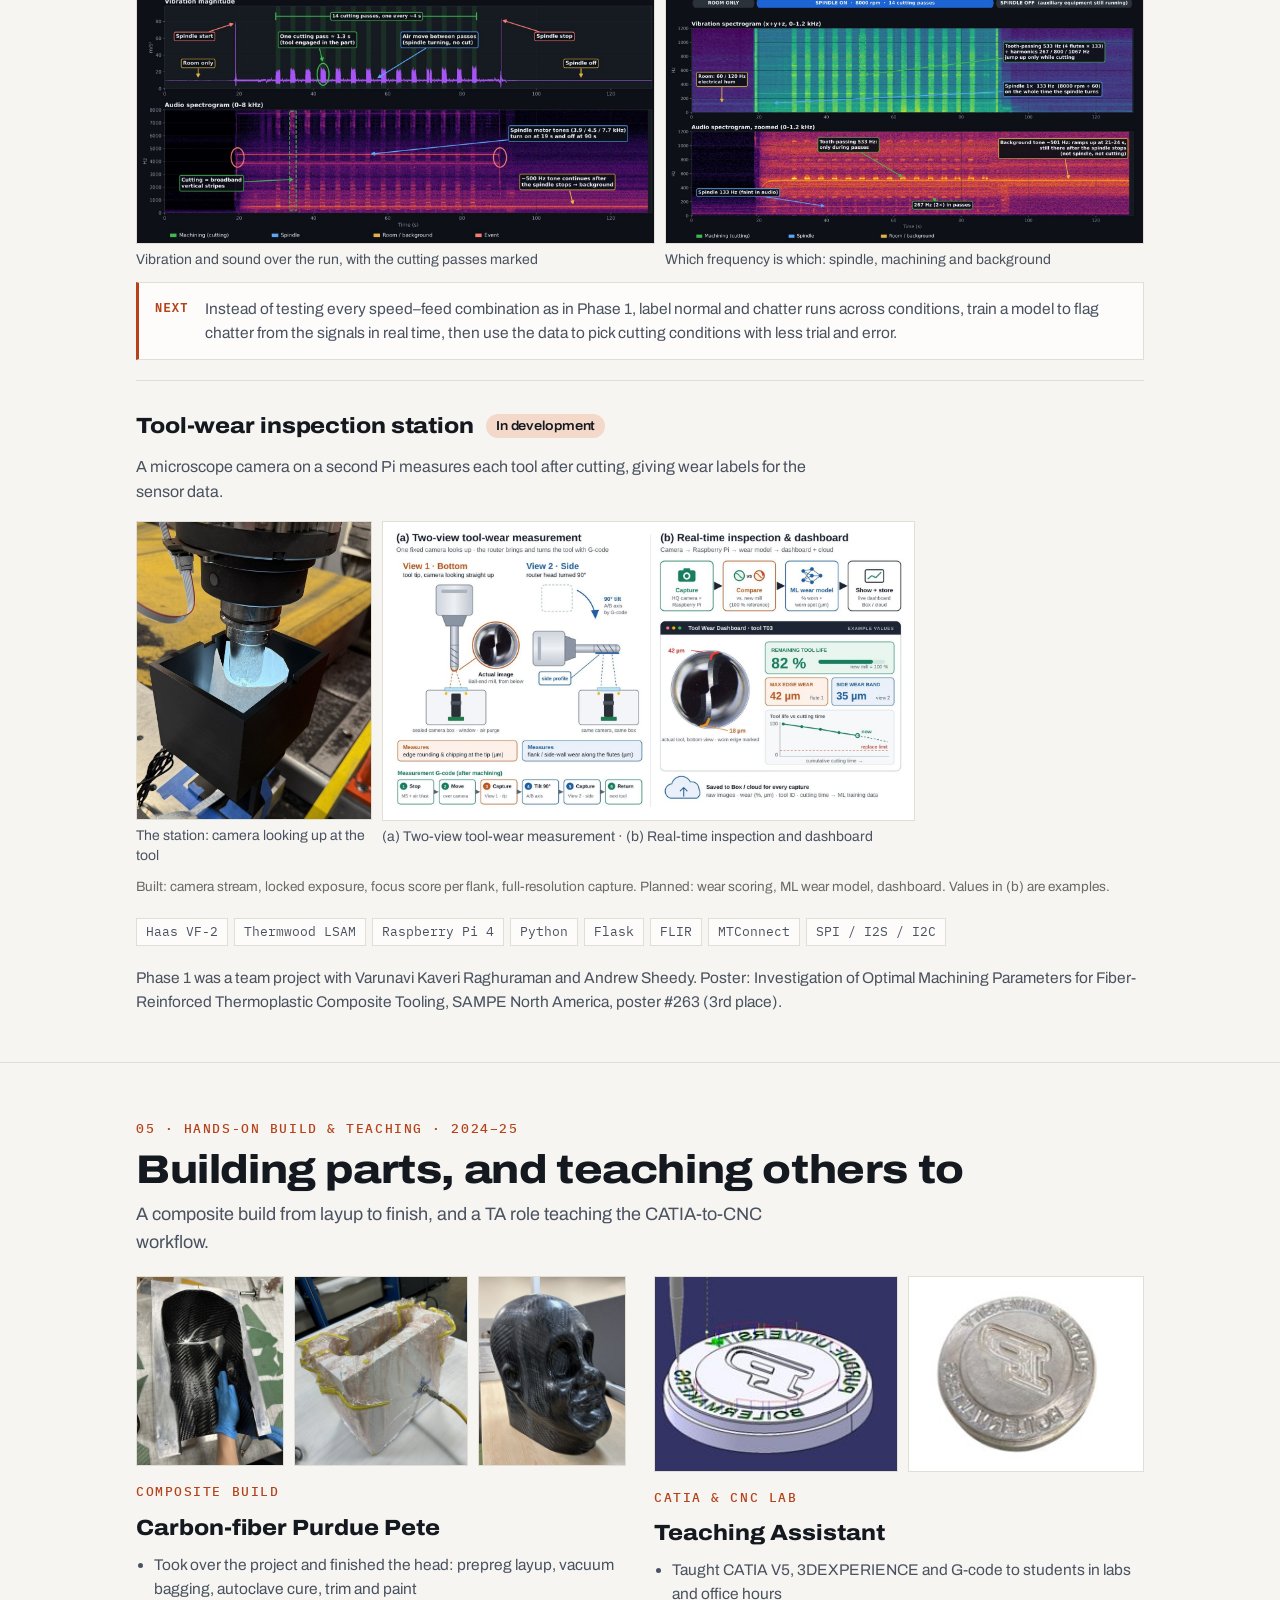
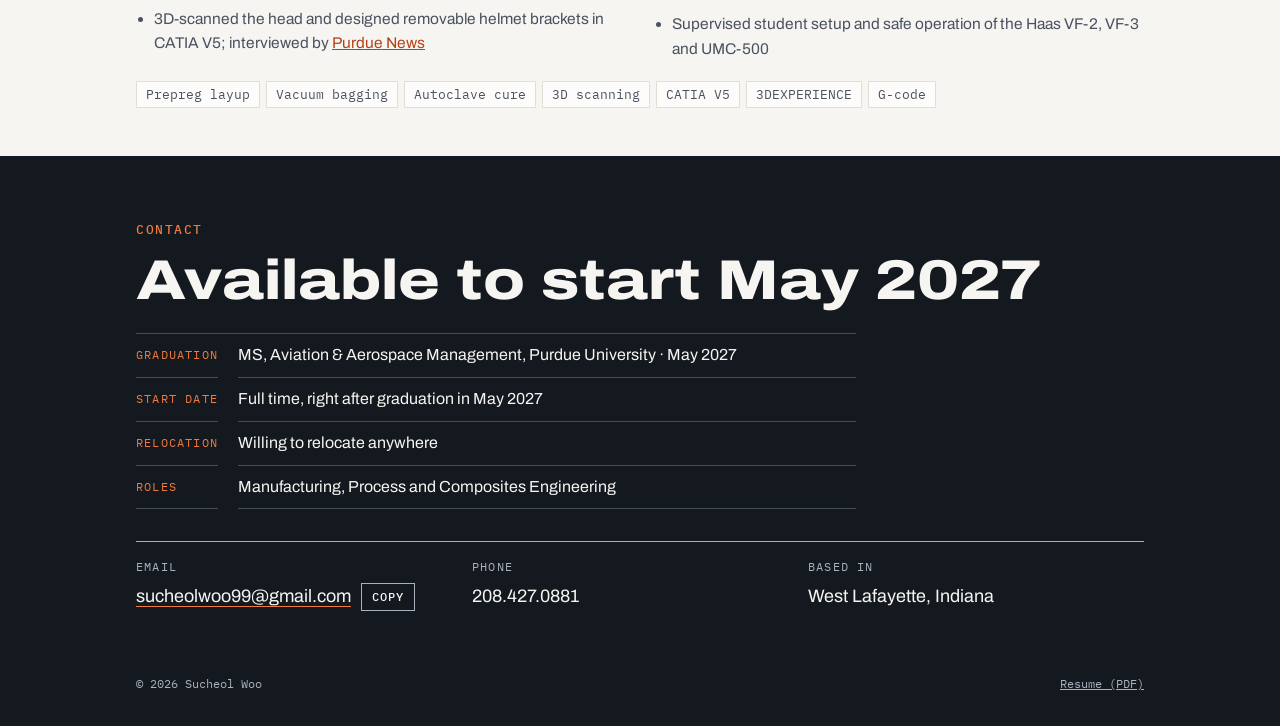
==== commit cded423c: "Rename project 01: hot-water and freeze-thaw effects on a CFRP laminate Co-Authored-By: Claude Opus " ====
--- a/index.html
+++ b/index.html
@@ -50,20 +50,20 @@
     <div class="wrap">
       <p class="eyebrow">Projects</p>
       <h2 id="projects-title">Work from the lab floor</h2>
-      <ol class="p-index"><li><a href="#durability"><span class="n">01</span><span class="t">Durability of a woven carbon/epoxy laminate <span>· Composite durability</span></span><span class="w">2026</span></a></li><li><a href="#faa"><span class="n">02</span><span class="t">Instrumenting fuel-tank drop tests <span>· FAA fuel-tank drop testing</span></span><span class="w">2025</span></a></li><li><a href="#machining"><span class="n">03</span><span class="t">Machined for lab research projects <span>· Large-scale composite 5-axis machining</span></span><span class="w">2025–2026</span></a></li><li><a href="#monitoring"><span class="n">04</span><span class="t">From a parameter study to live monitoring <span>· Data-driven machining</span></span><span class="w">2025–now</span></a></li><li><a href="#build"><span class="n">05</span><span class="t">Building parts, and teaching others to <span>· Hands-on build &amp; teaching</span></span><span class="w">2024–25</span></a></li></ol>
+      <ol class="p-index"><li><a href="#durability"><span class="n">01</span><span class="t">Hot-water and freeze–thaw effects on a CFRP laminate <span>· CFRP conditioning</span></span><span class="w">2026</span></a></li><li><a href="#faa"><span class="n">02</span><span class="t">Instrumenting fuel-tank drop tests <span>· FAA fuel-tank drop testing</span></span><span class="w">2025</span></a></li><li><a href="#machining"><span class="n">03</span><span class="t">Machined for lab research projects <span>· Large-scale composite 5-axis machining</span></span><span class="w">2025–2026</span></a></li><li><a href="#monitoring"><span class="n">04</span><span class="t">From a parameter study to live monitoring <span>· Data-driven machining</span></span><span class="w">2025–now</span></a></li><li><a href="#build"><span class="n">05</span><span class="t">Building parts, and teaching others to <span>· Hands-on build &amp; teaching</span></span><span class="w">2024–25</span></a></li></ol>
     </div>
   </section>
 
 <section class="project" id="durability" aria-labelledby="durability-title">
   <div class="wrap">
     <div class="p-head">
-      <p class="eyebrow">01 · Composite durability · 2026 <span class="chip">Paper in progress</span></p>
-      <h2 id="durability-title">Durability of a woven carbon/epoxy laminate</h2>
+      <p class="eyebrow">01 · CFRP conditioning · 2026 <span class="chip">Paper in progress</span></p>
+      <h2 id="durability-title">Hot-water and freeze–thaw effects on a CFRP laminate</h2>
       
       <p class="goal">Measure how hot-water and freeze–thaw cycling change the strength, failure mode and glass transition (Tg) of a carbon/epoxy laminate.</p>
     </div>
     <dl class="stats"><div><dt>75 conditioning cycles</dt><dd>114 days</dd></div><div><dt>ASTM tests: D7264, D2344, D7028</dt><dd>3</dd></div></dl>
-    <div class="carousel" data-carousel aria-roledescription="carousel" aria-label="Durability of a woven carbon/epoxy laminate photos">
+    <div class="carousel" data-carousel aria-roledescription="carousel" aria-label="Hot-water and freeze–thaw effects on a CFRP laminate photos">
       <div class="track" tabindex="0" aria-label="Photos. Use the arrow keys to move.">
         <figure class="slide fig" data-photo="images/dur-design.jpg" aria-roledescription="slide" aria-label="1 of 3">
           <div class="frame"><img alt="Experiment design"><div class="ph" aria-hidden="true"><span class="ph-tag">Photo to come</span><span class="ph-what">Experiment design</span><code>images/dur-design.jpg</code></div></div>
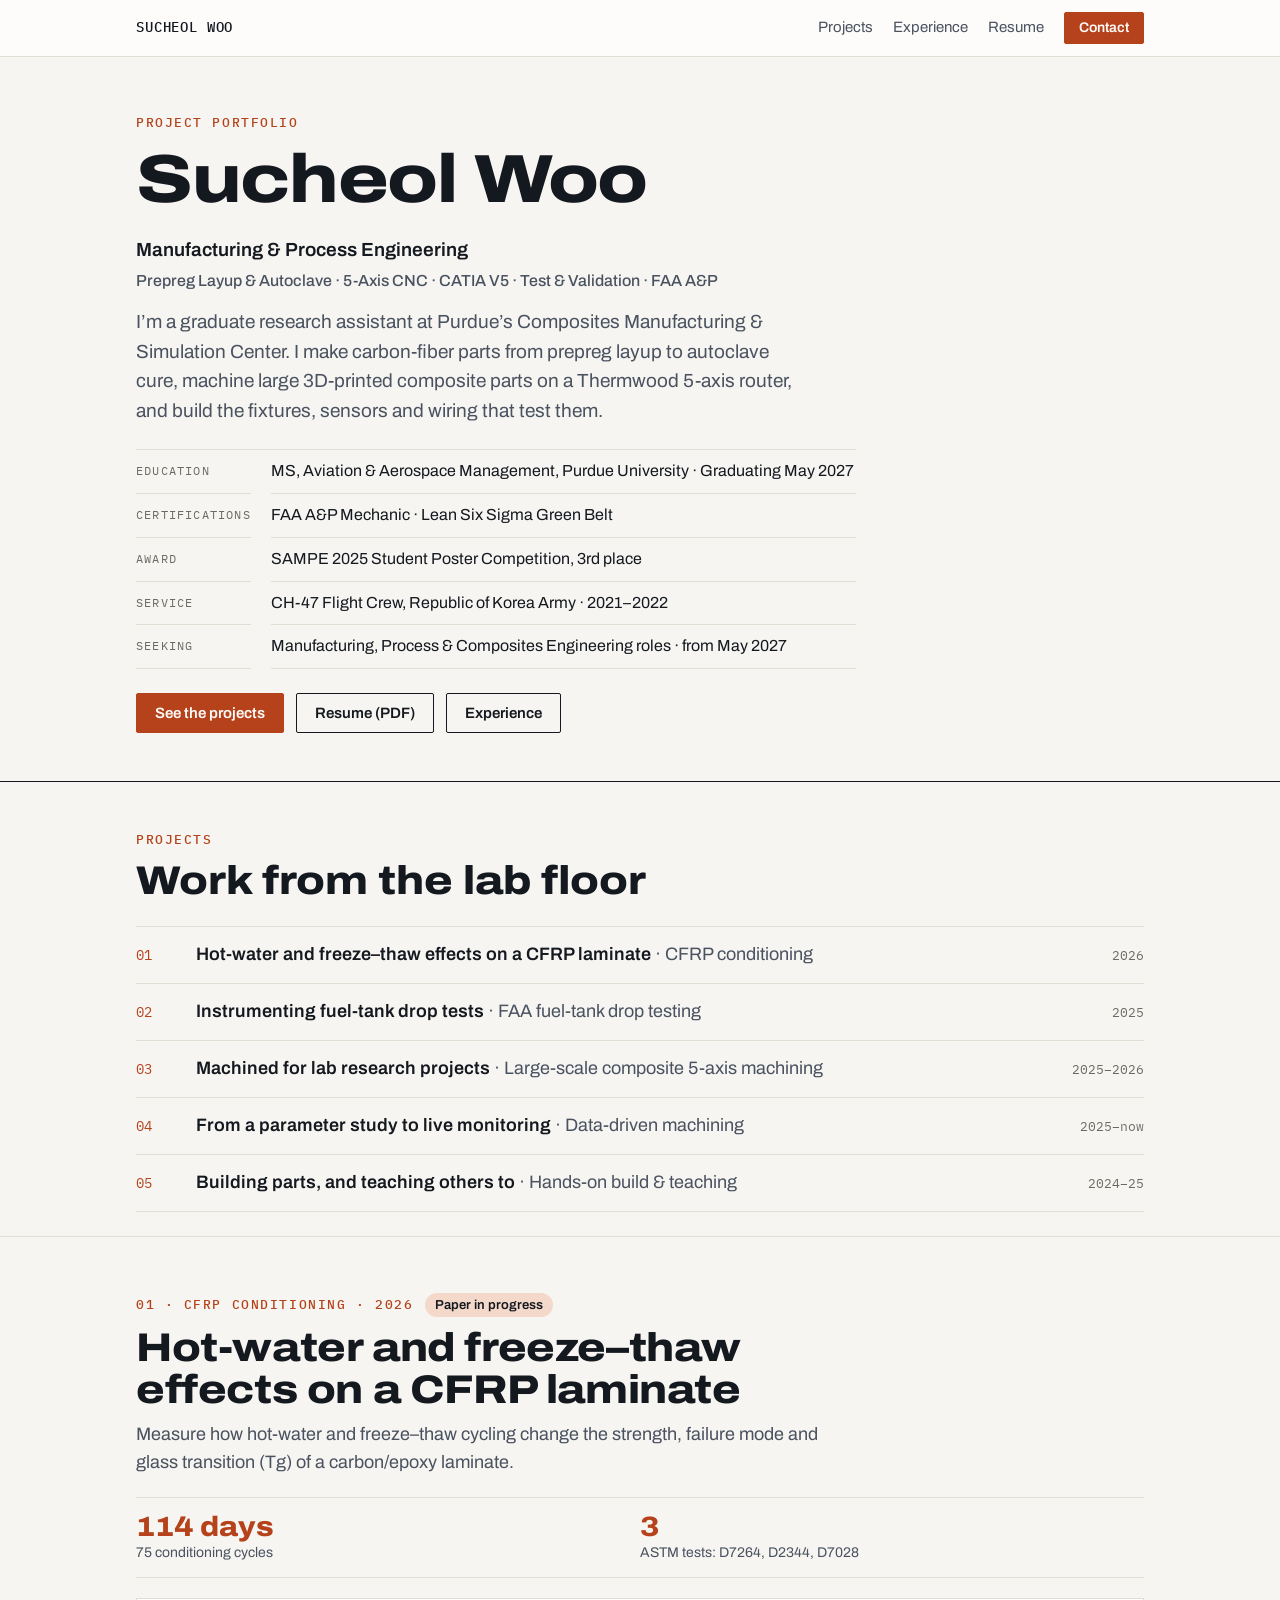
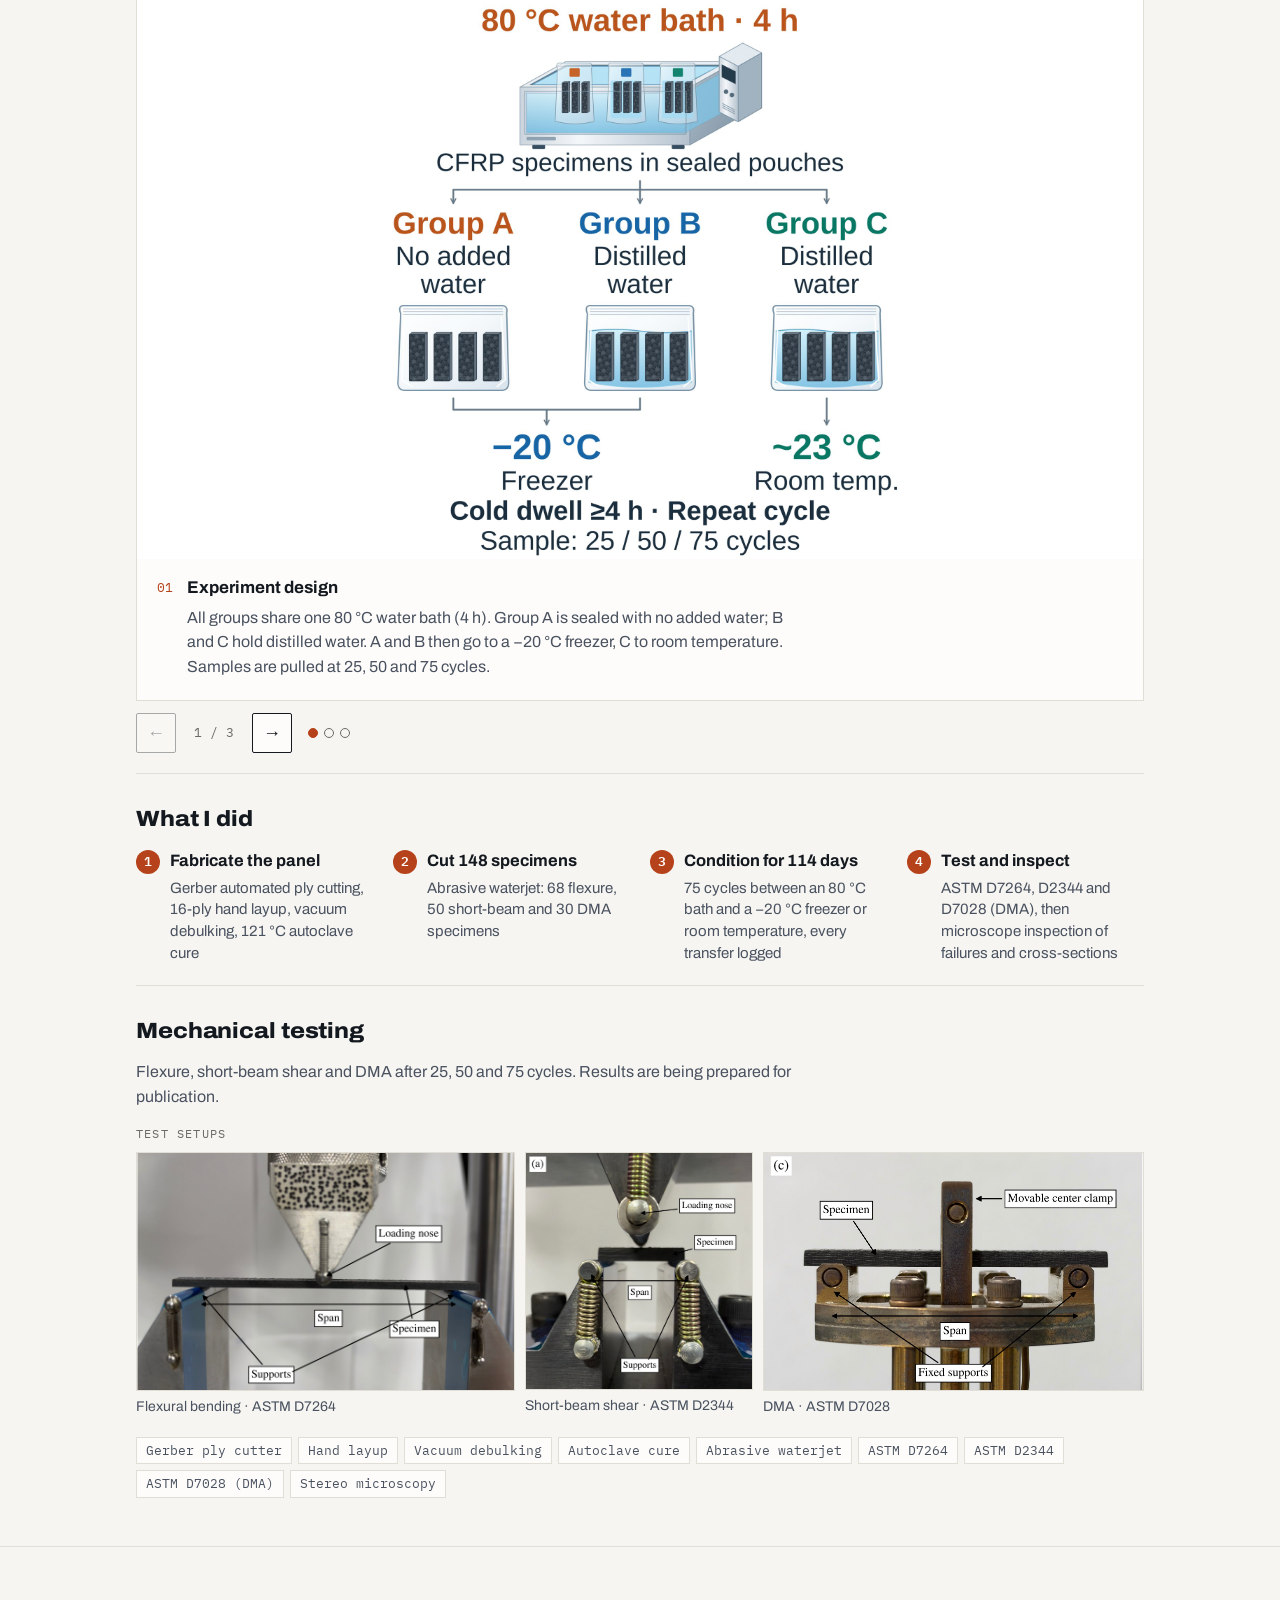
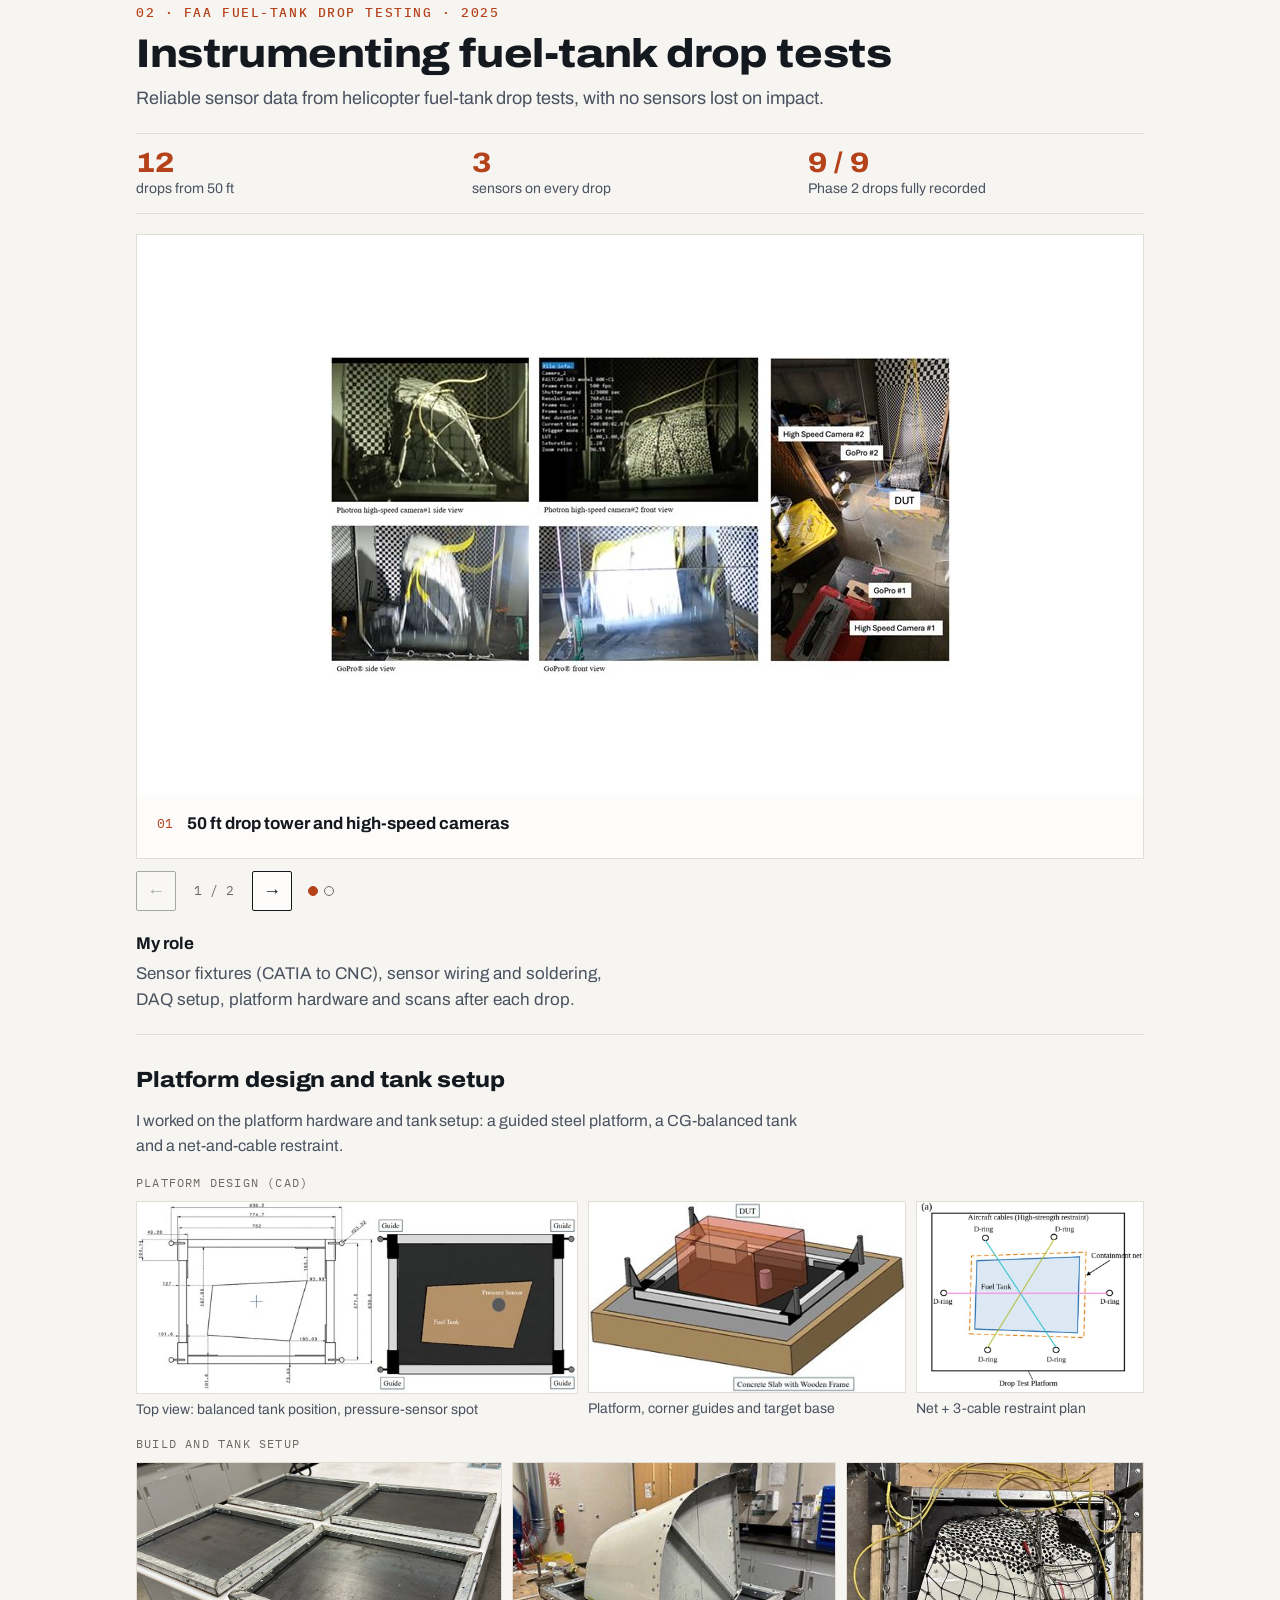
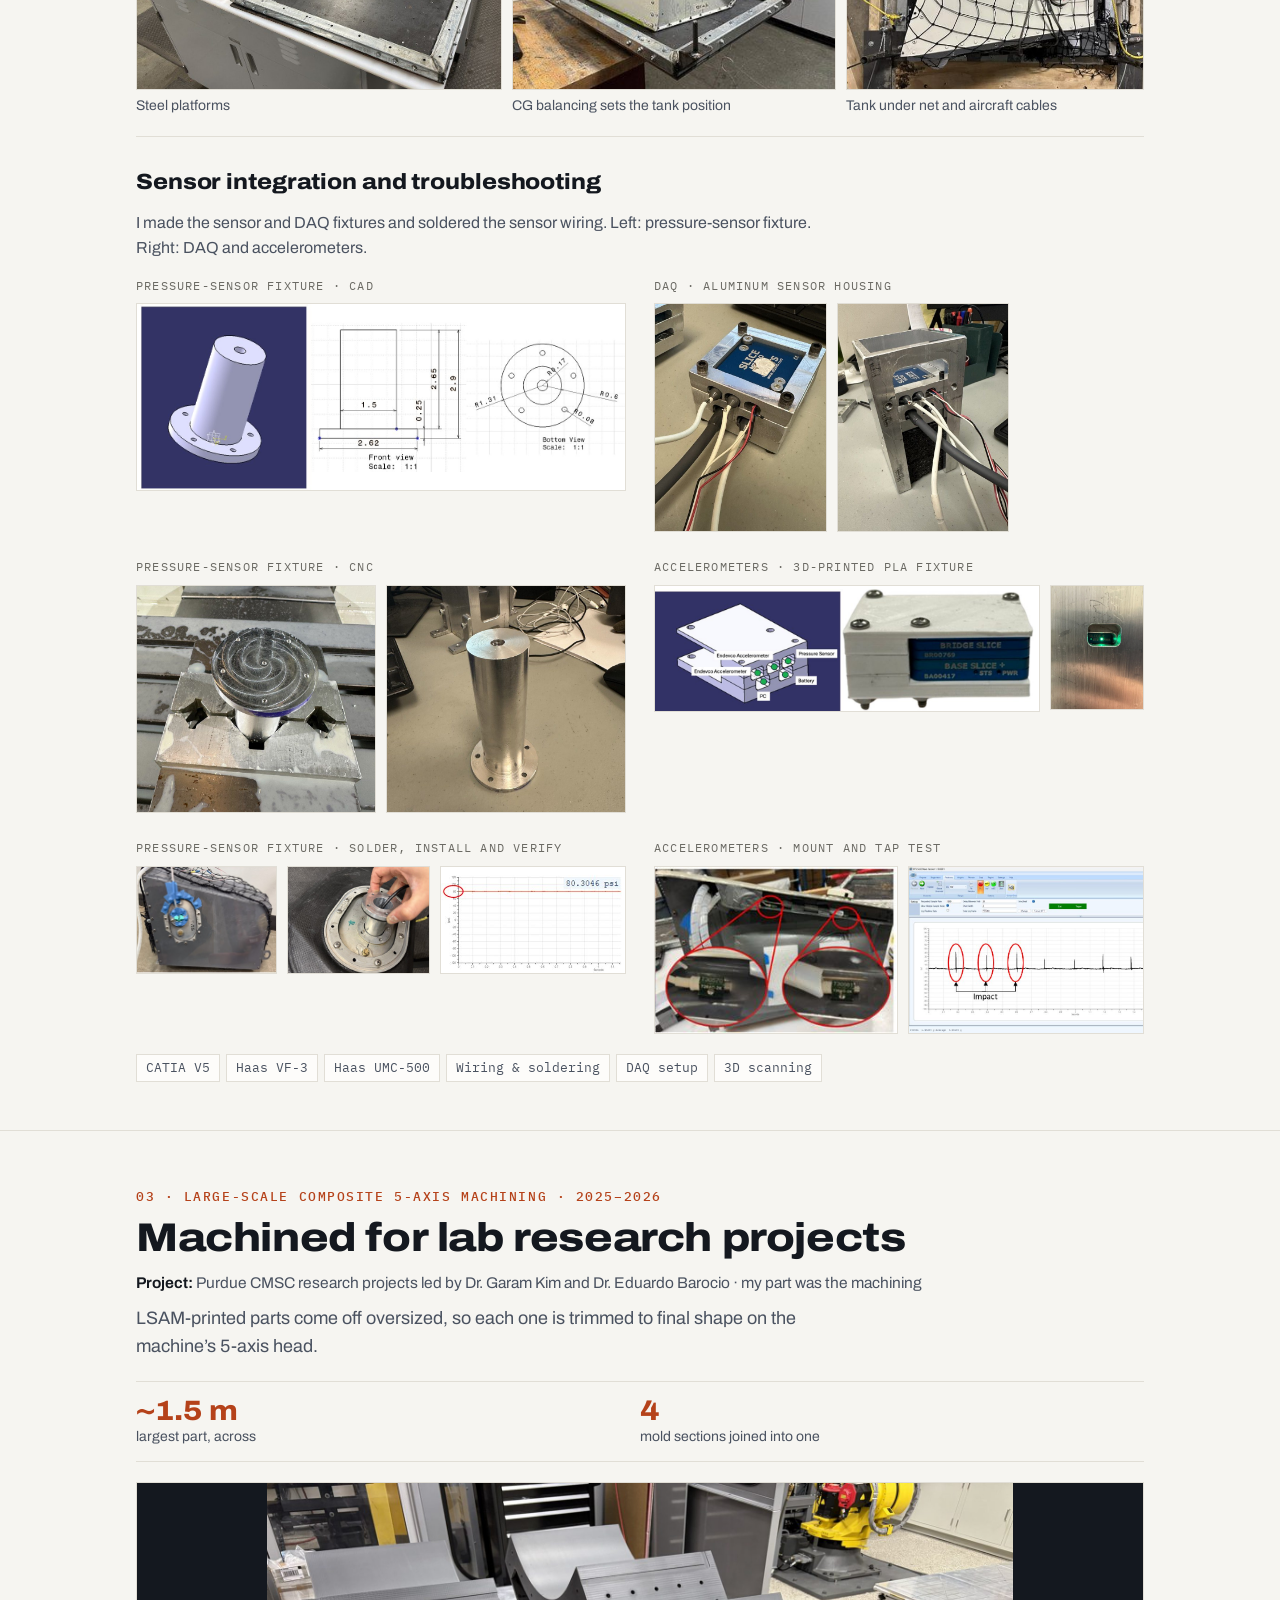
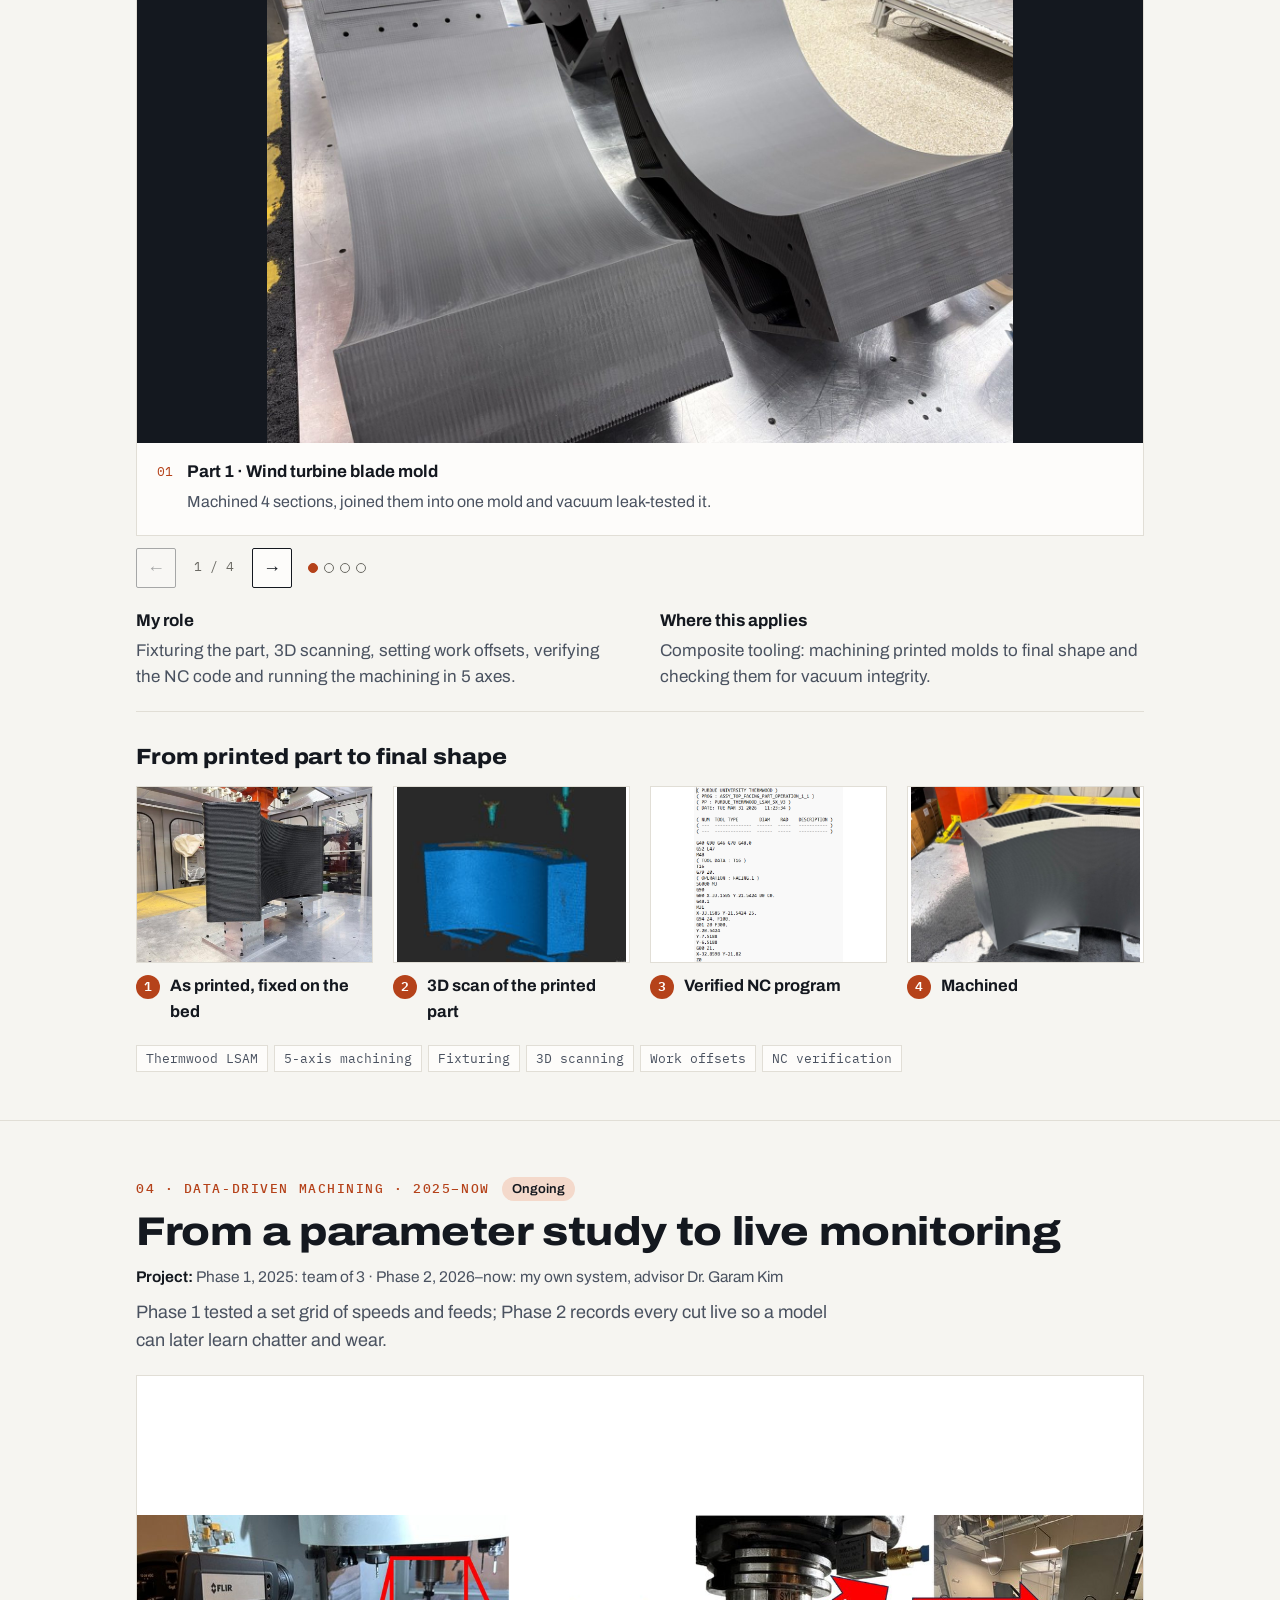
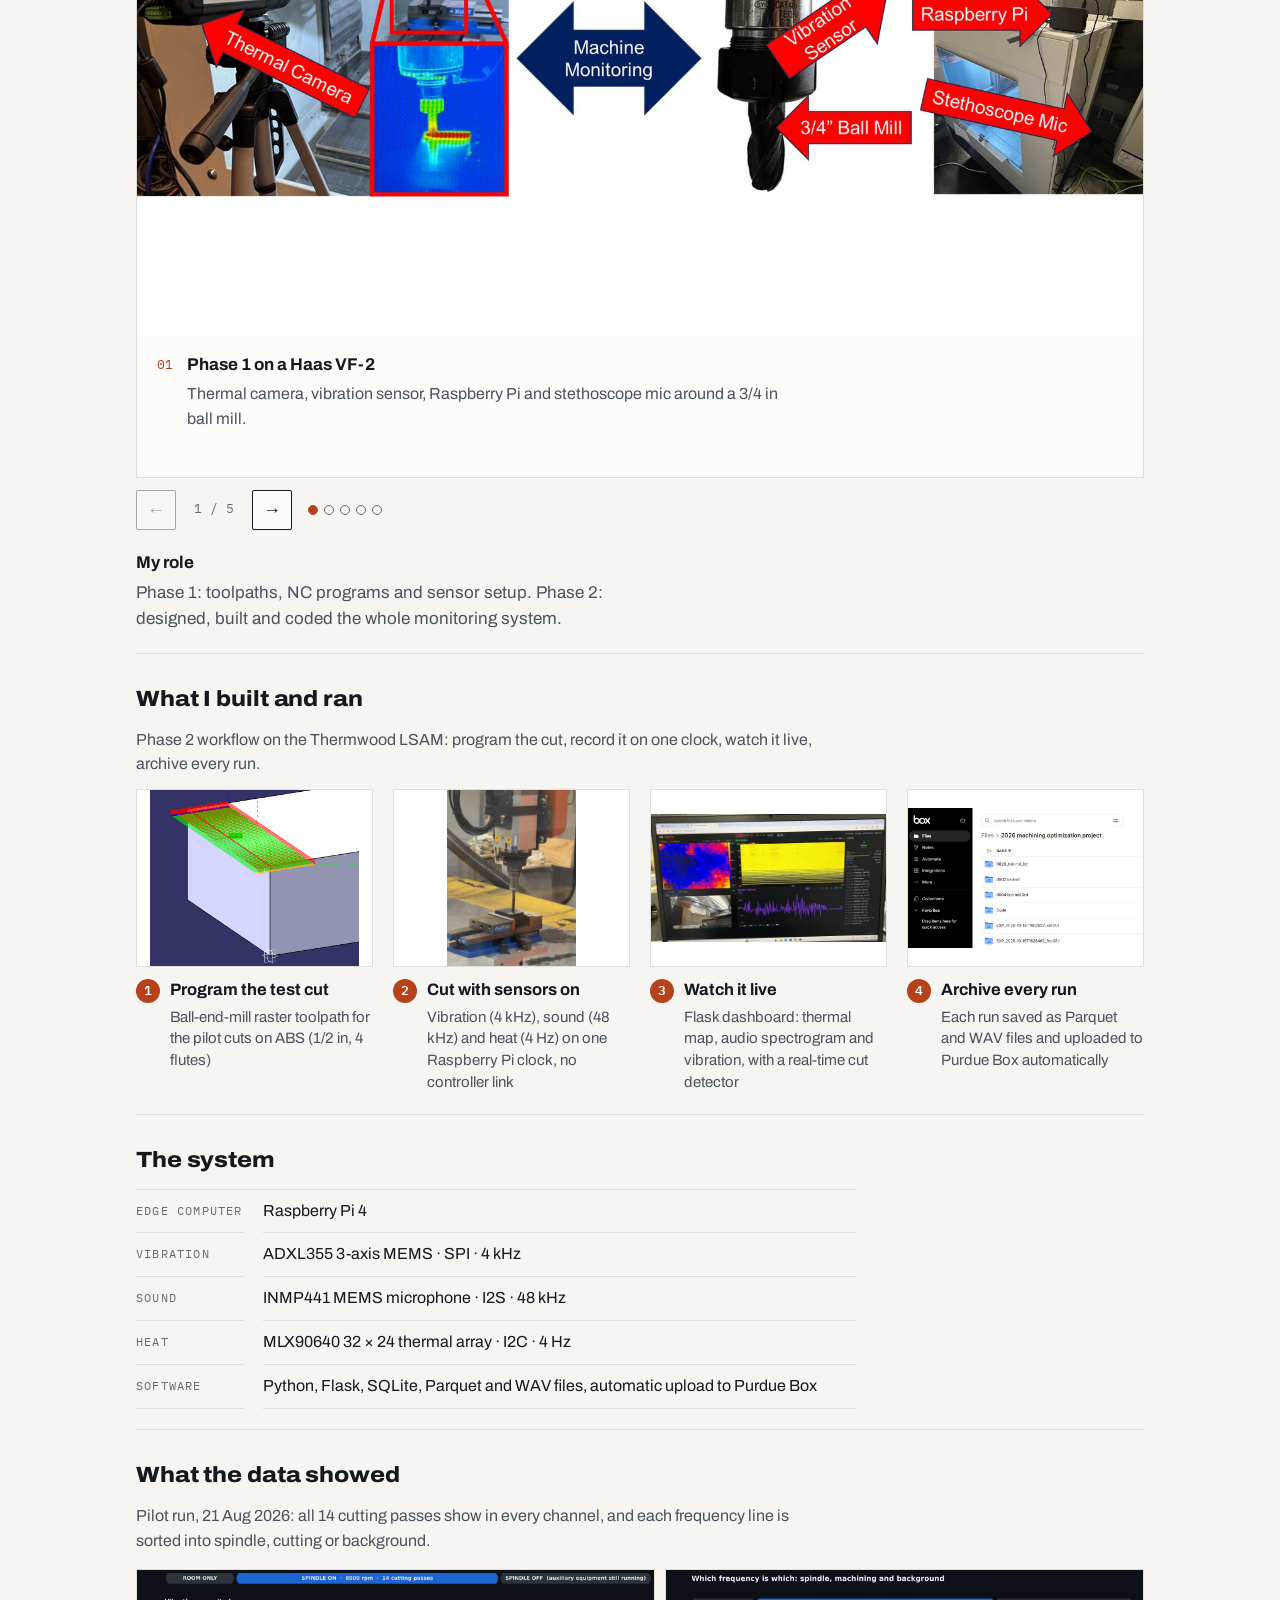
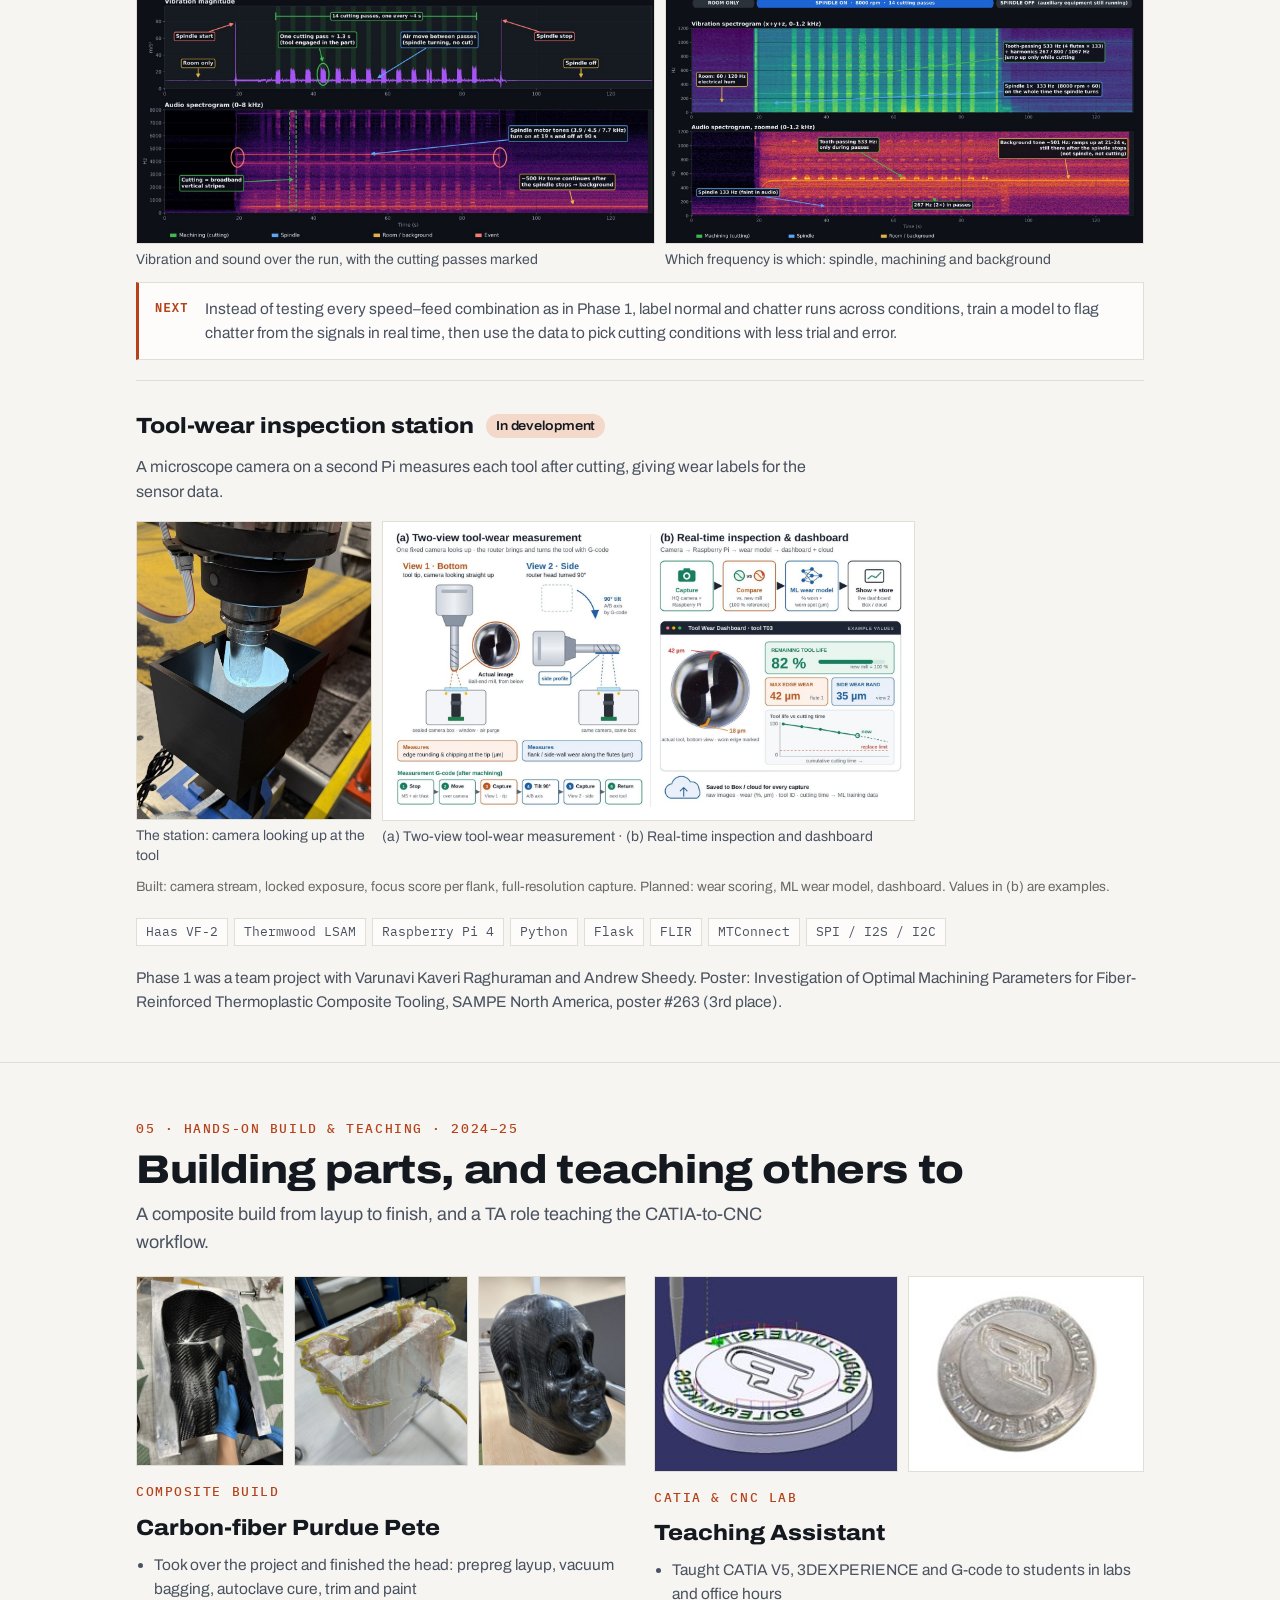
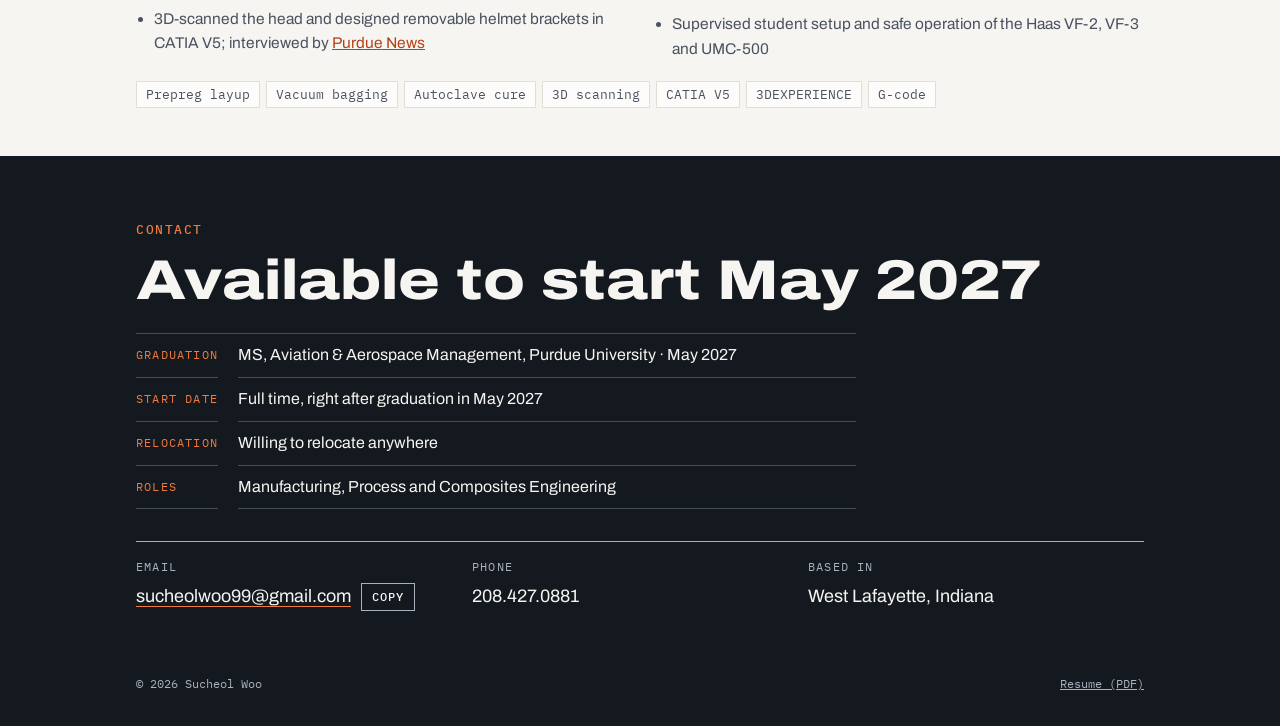
==== commit bfed033d: "Add favicon and link-preview image; tidy two carousel figures and an experience sentence Co-Authored" ====
--- a/index.html
+++ b/index.html
@@ -8,6 +8,14 @@
 <meta property="og:title" content="Sucheol Woo Portfolio">
 <meta property="og:description" content="Sucheol Woo: manufacturing and process engineering, composites, 5-axis CNC machining and test hardware. Purdue MS, graduating May 2027.">
 <meta property="og:type" content="website">
+<meta property="og:url" content="https://sucheolwoo.github.io/">
+<meta property="og:image" content="https://sucheolwoo.github.io/assets/og-card.jpg">
+<meta property="og:image:width" content="1200">
+<meta property="og:image:height" content="630">
+<meta name="twitter:card" content="summary_large_image">
+<link rel="icon" href="assets/favicon.svg" type="image/svg+xml">
+<link rel="icon" href="assets/favicon-32.png" sizes="32x32" type="image/png">
+<link rel="apple-touch-icon" href="assets/apple-touch-icon.png">
 <link rel="preconnect" href="https://fonts.googleapis.com">
 <link rel="preconnect" href="https://fonts.gstatic.com" crossorigin>
 <link rel="stylesheet" href="https://fonts.googleapis.com/css2?family=Archivo:wdth,wght@62..125,400..900&family=IBM+Plex+Mono:wght@400;500&display=swap">
@@ -106,7 +114,7 @@
     <dl class="stats"><div><dt>drops from 50 ft</dt><dd>12</dd></div><div><dt>sensors on every drop</dt><dd>3</dd></div><div><dt>Phase 2 drops fully recorded</dt><dd>9 / 9</dd></div></dl>
     <div class="carousel" data-carousel aria-roledescription="carousel" aria-label="Instrumenting fuel-tank drop tests photos">
       <div class="track" tabindex="0" aria-label="Photos. Use the arrow keys to move.">
-        <figure class="slide small" data-photo="images/faa-tower.jpg" aria-roledescription="slide" aria-label="1 of 2">
+        <figure class="slide fig small" data-photo="images/faa-tower.jpg" aria-roledescription="slide" aria-label="1 of 2">
           <div class="frame"><img alt="50 ft drop tower and high-speed cameras"><div class="ph" aria-hidden="true"><span class="ph-tag">Photo to come</span><span class="ph-what">50 ft drop tower and high-speed cameras</span><code>images/faa-tower.jpg</code></div></div>
           <figcaption><span class="num">01</span><b>50 ft drop tower and high-speed cameras</b></figcaption>
         </figure>
@@ -188,7 +196,7 @@
     
     <div class="carousel" data-carousel aria-roledescription="carousel" aria-label="From a parameter study to live monitoring photos">
       <div class="track" tabindex="0" aria-label="Photos. Use the arrow keys to move.">
-        <figure class="slide" data-photo="images/ddm-phase1.jpg" aria-roledescription="slide" aria-label="1 of 5">
+        <figure class="slide fig" data-photo="images/ddm-phase1.jpg" aria-roledescription="slide" aria-label="1 of 5">
           <div class="frame"><img alt="Phase 1 on a Haas VF-2"><div class="ph" aria-hidden="true"><span class="ph-tag">Photo to come</span><span class="ph-what">Phase 1 on a Haas VF-2</span><code>images/ddm-phase1.jpg</code></div></div>
           <figcaption><span class="num">01</span><b>Phase 1 on a Haas VF-2</b><p>Thermal camera, vibration sensor, Raspberry Pi and stethoscope mic around a 3/4 in ball mill.</p></figcaption>
         </figure>
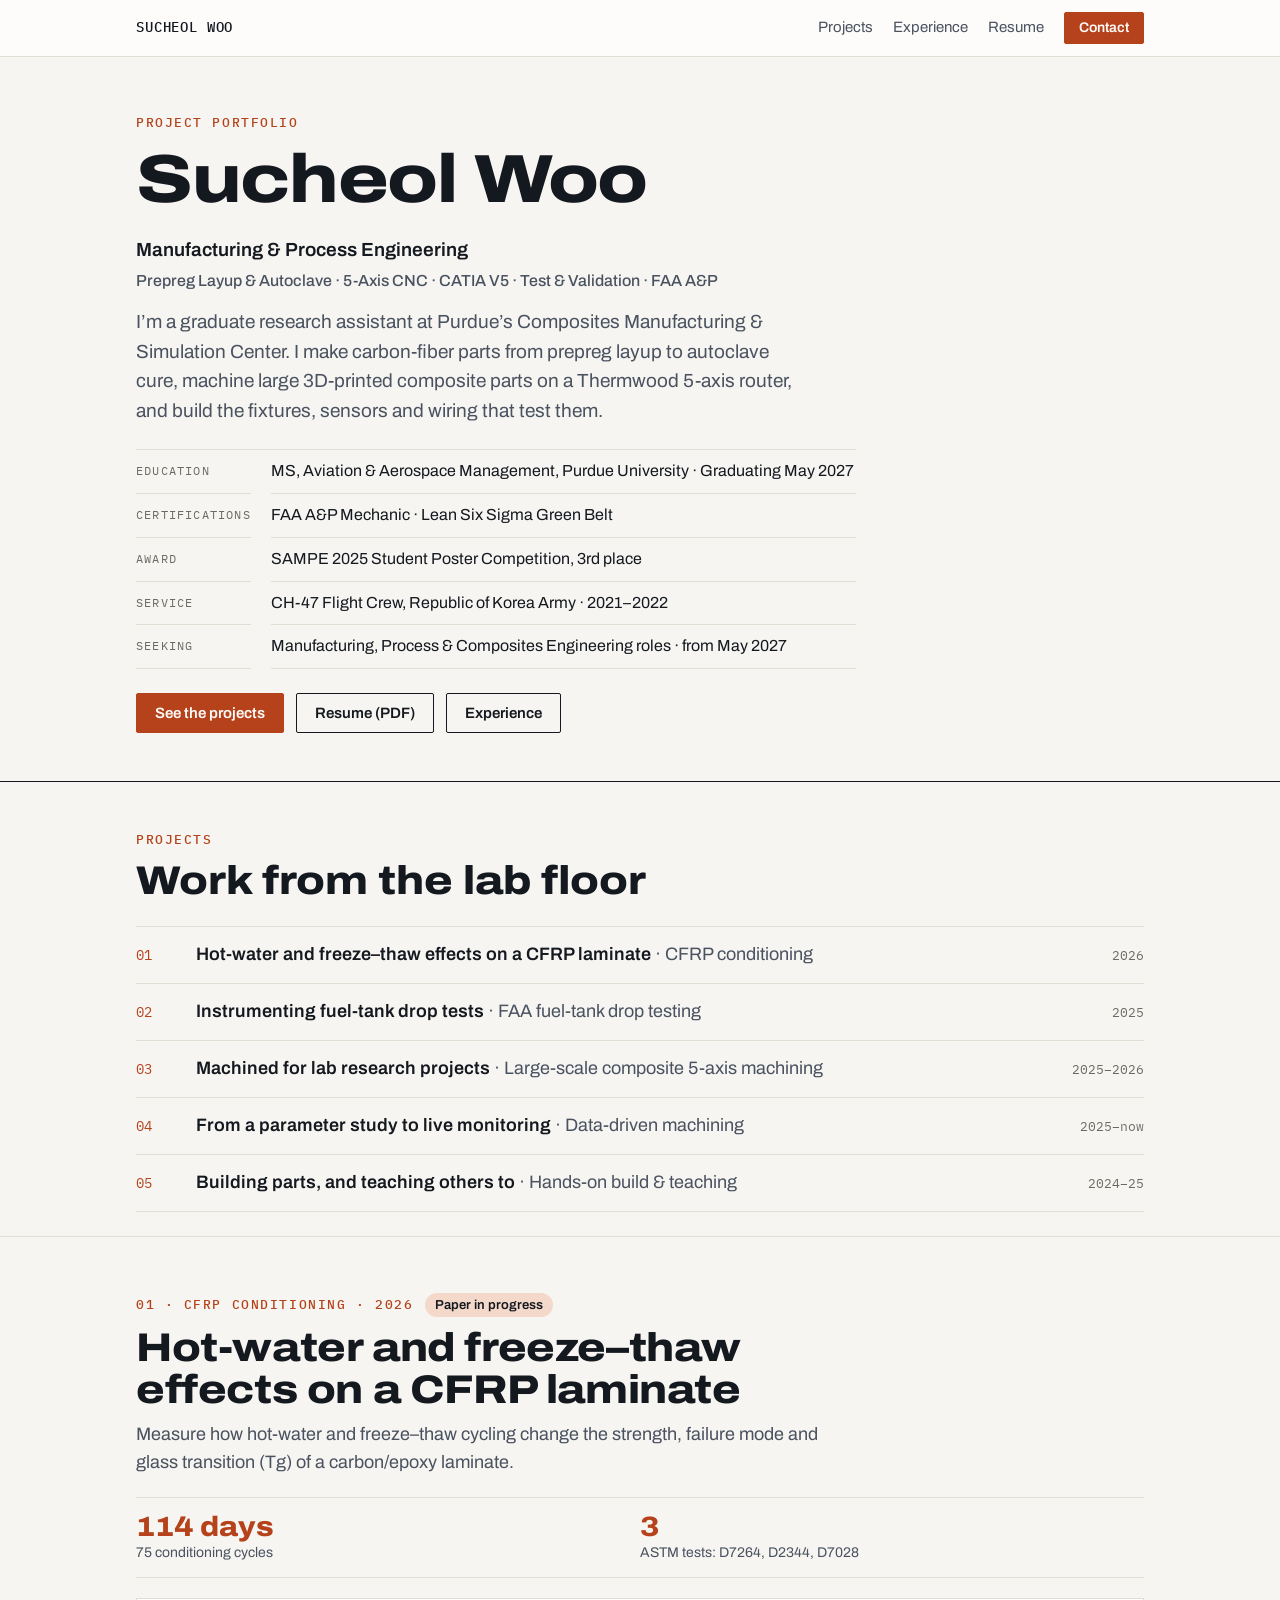
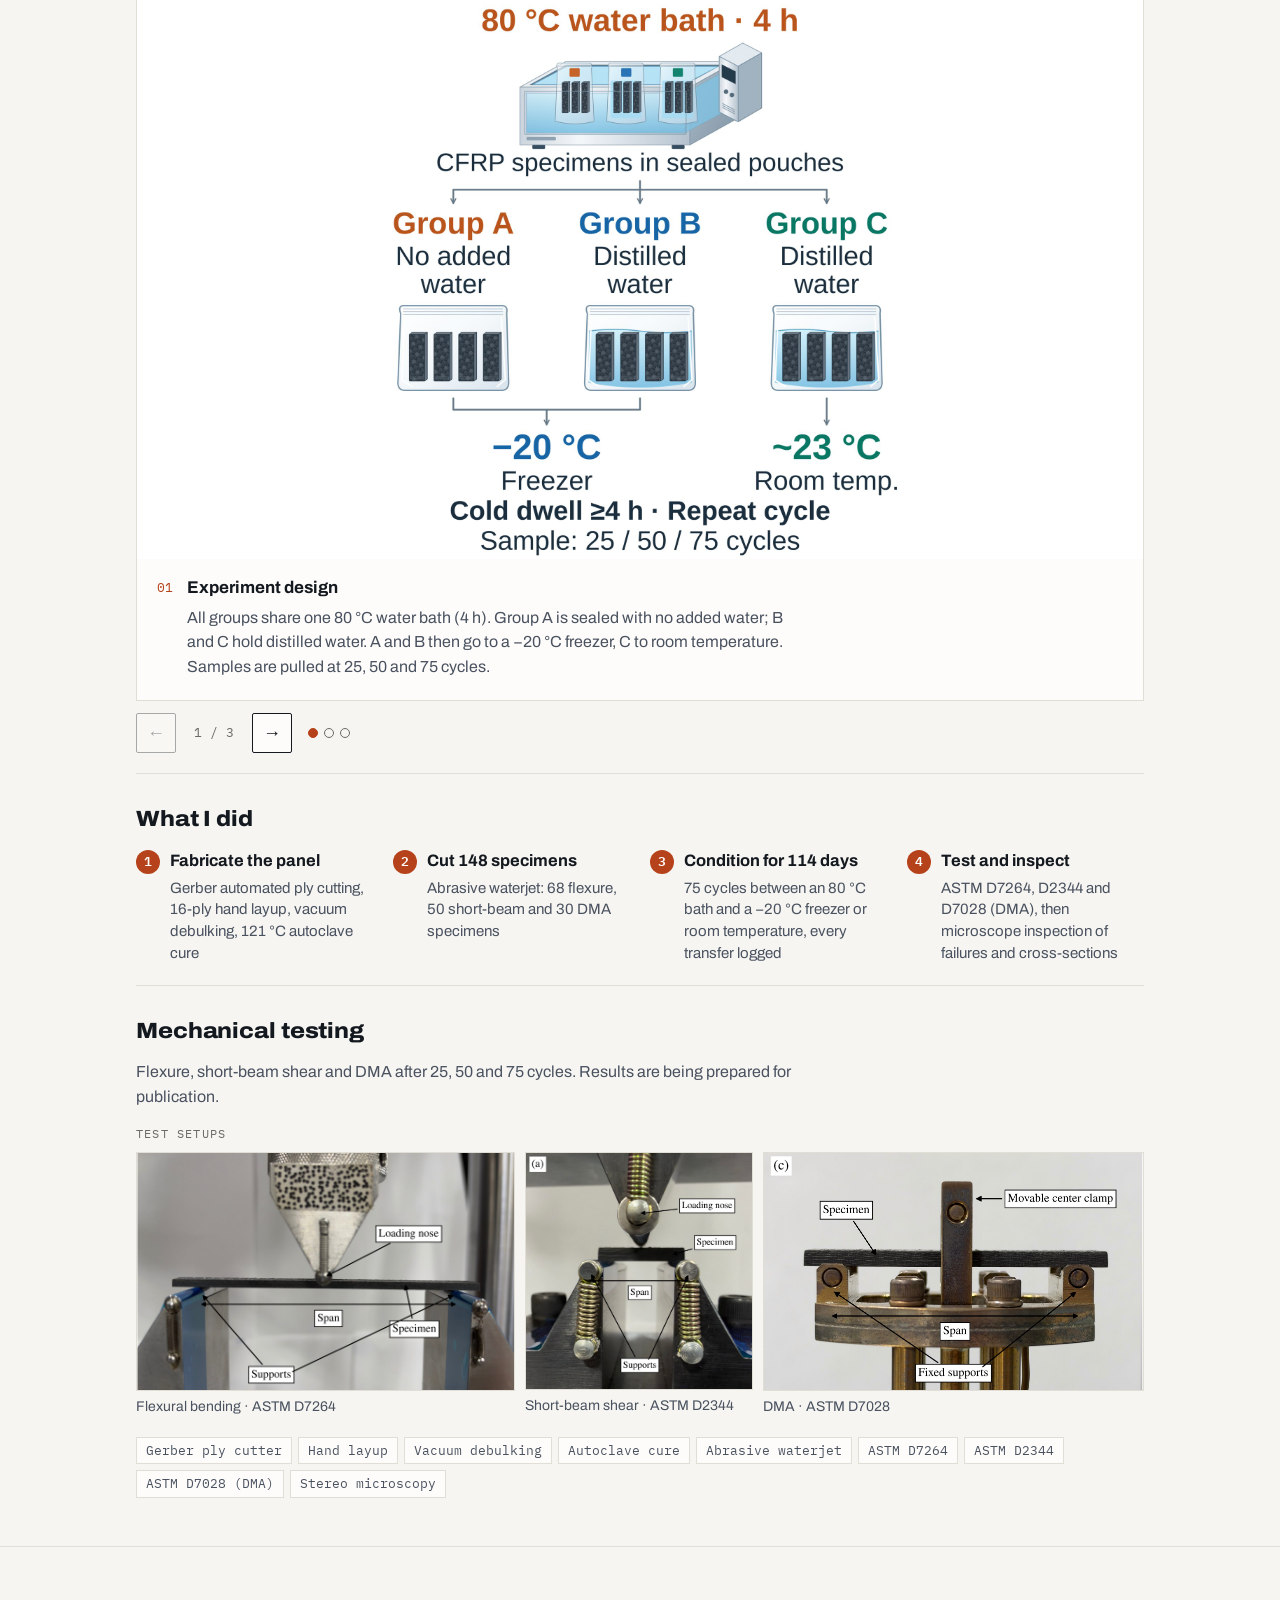
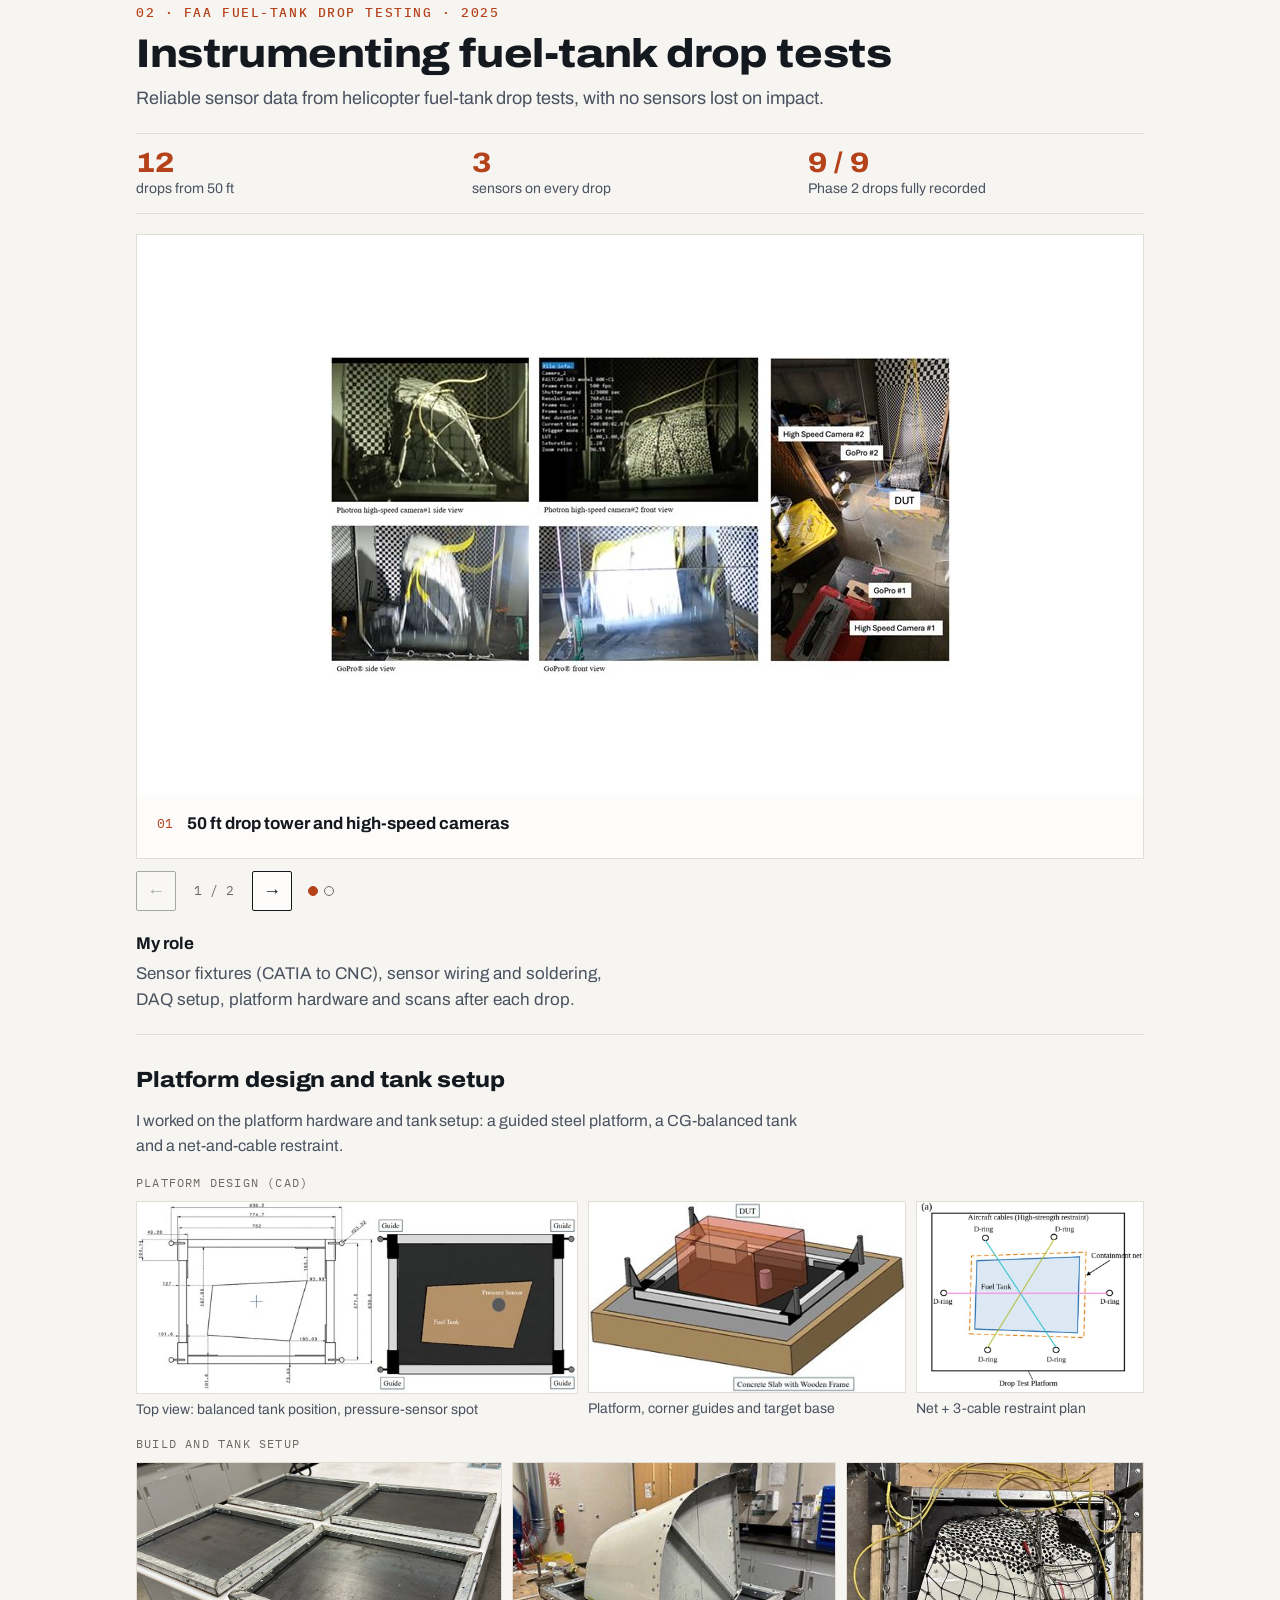
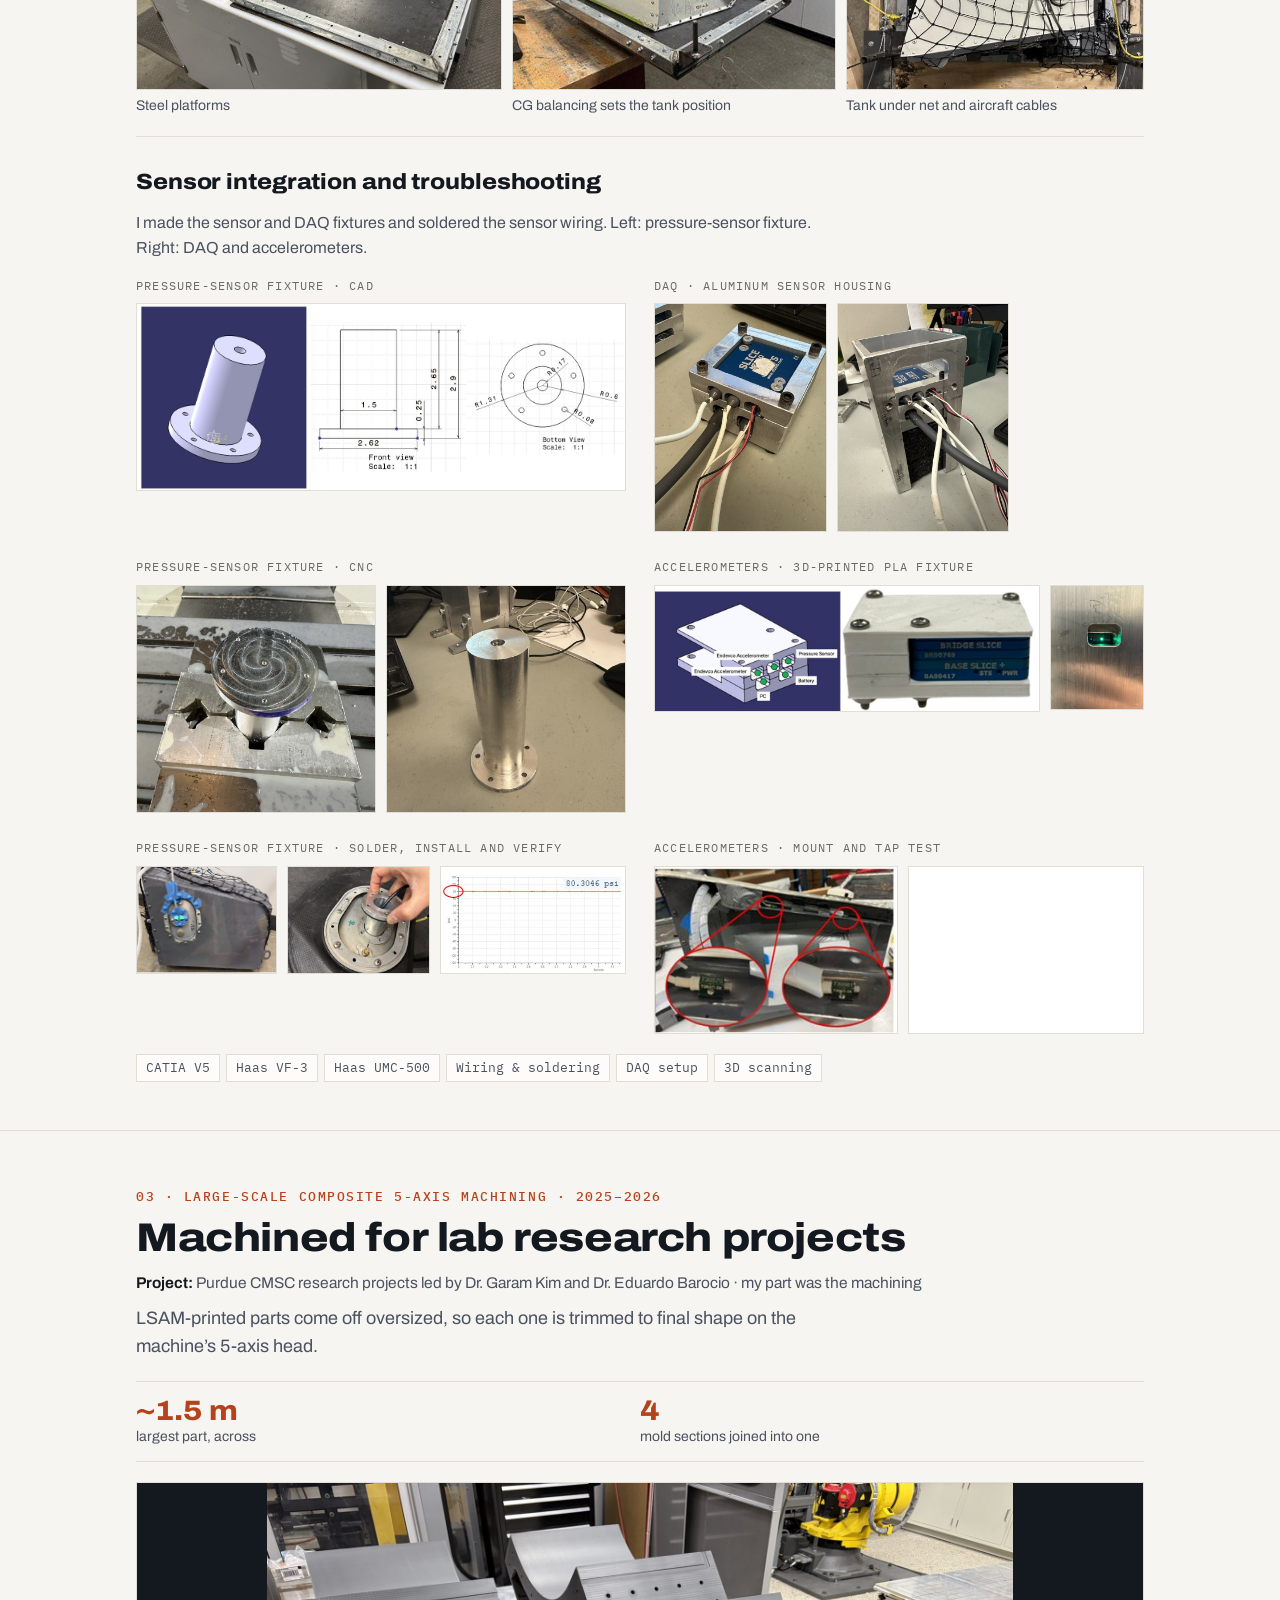
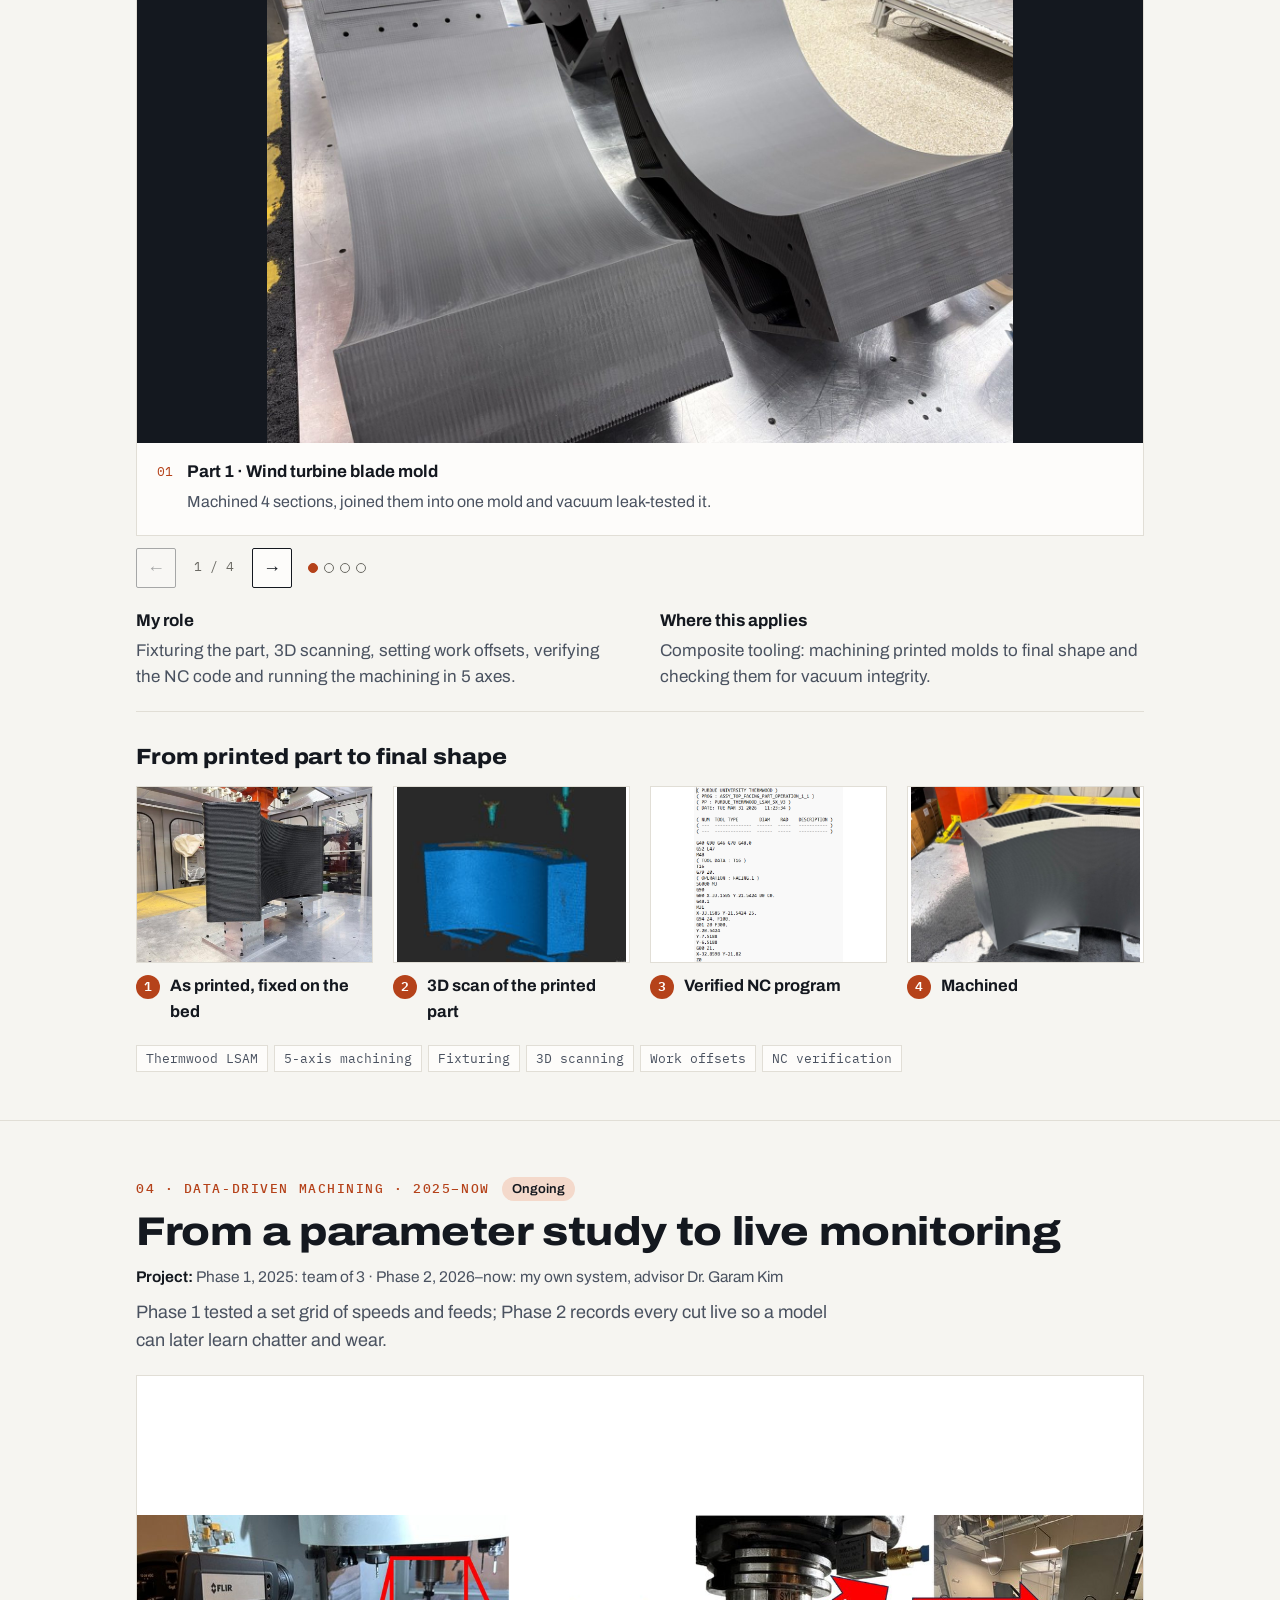
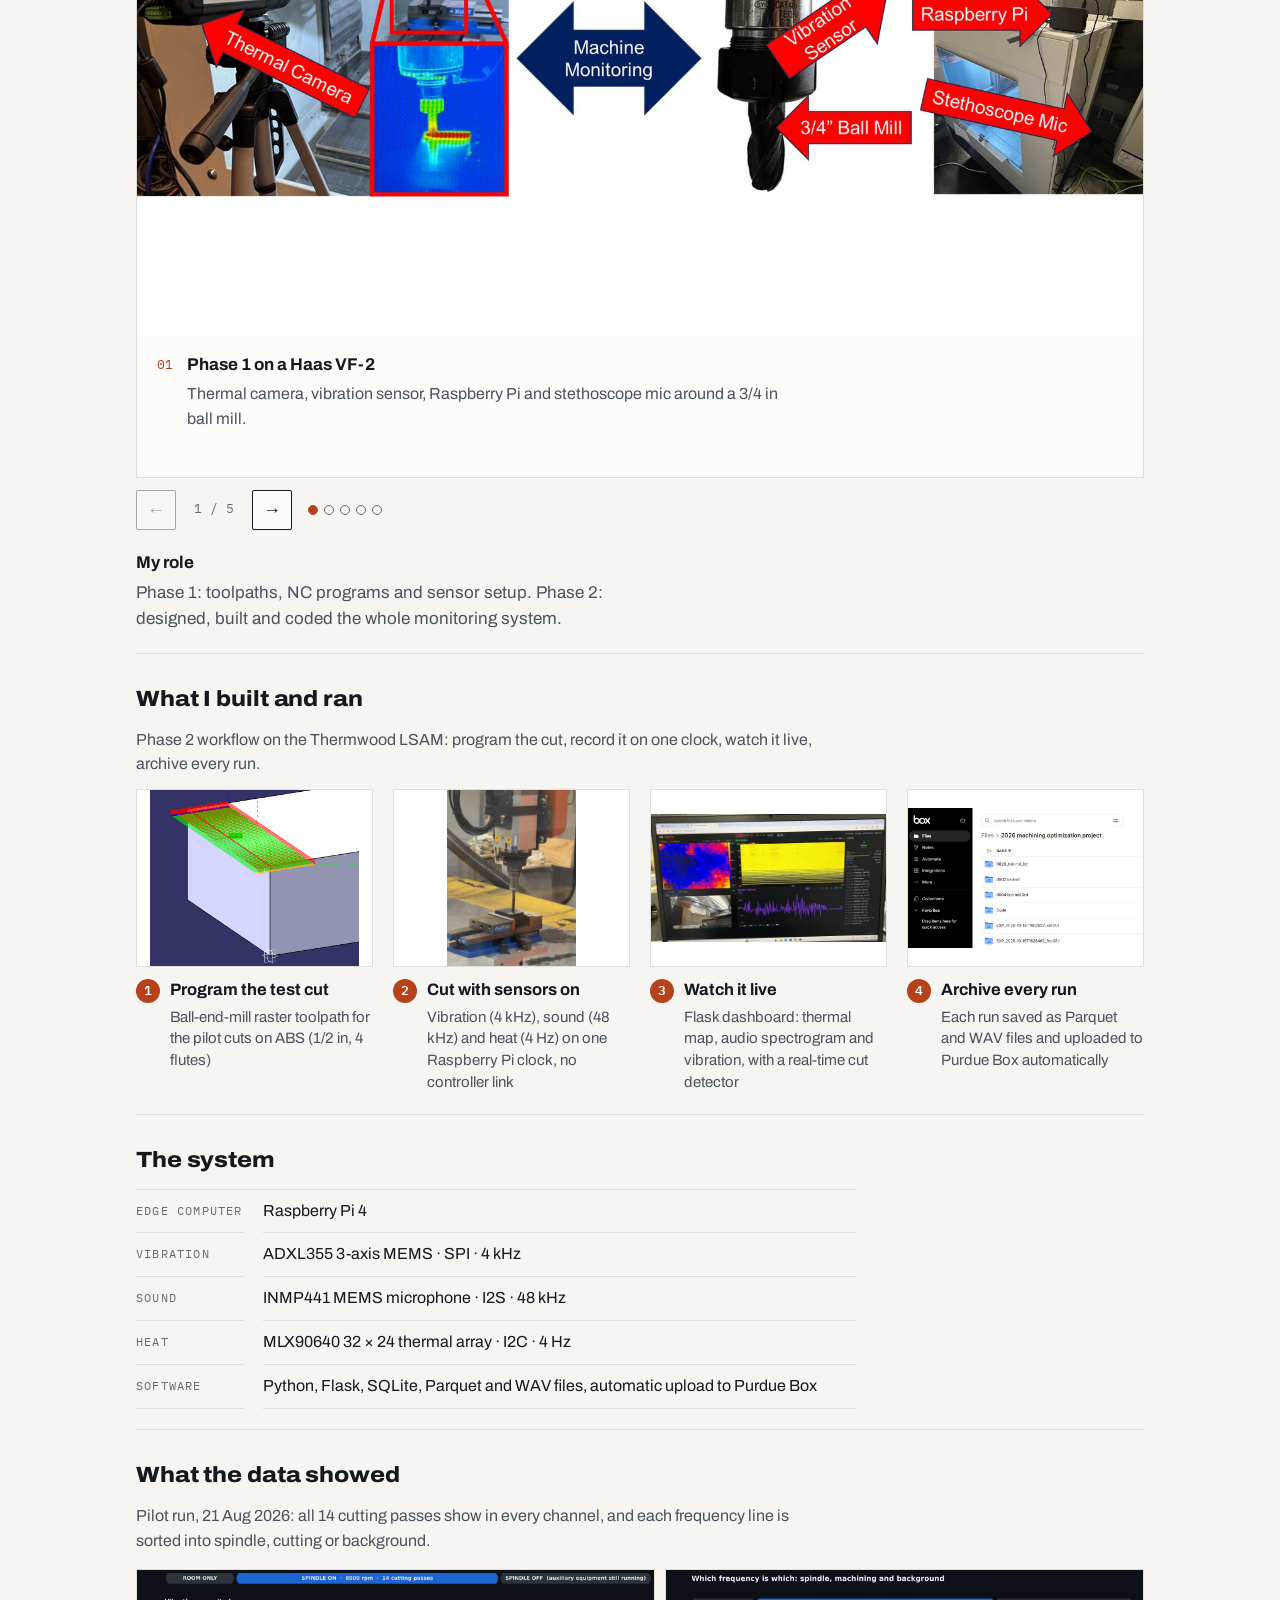
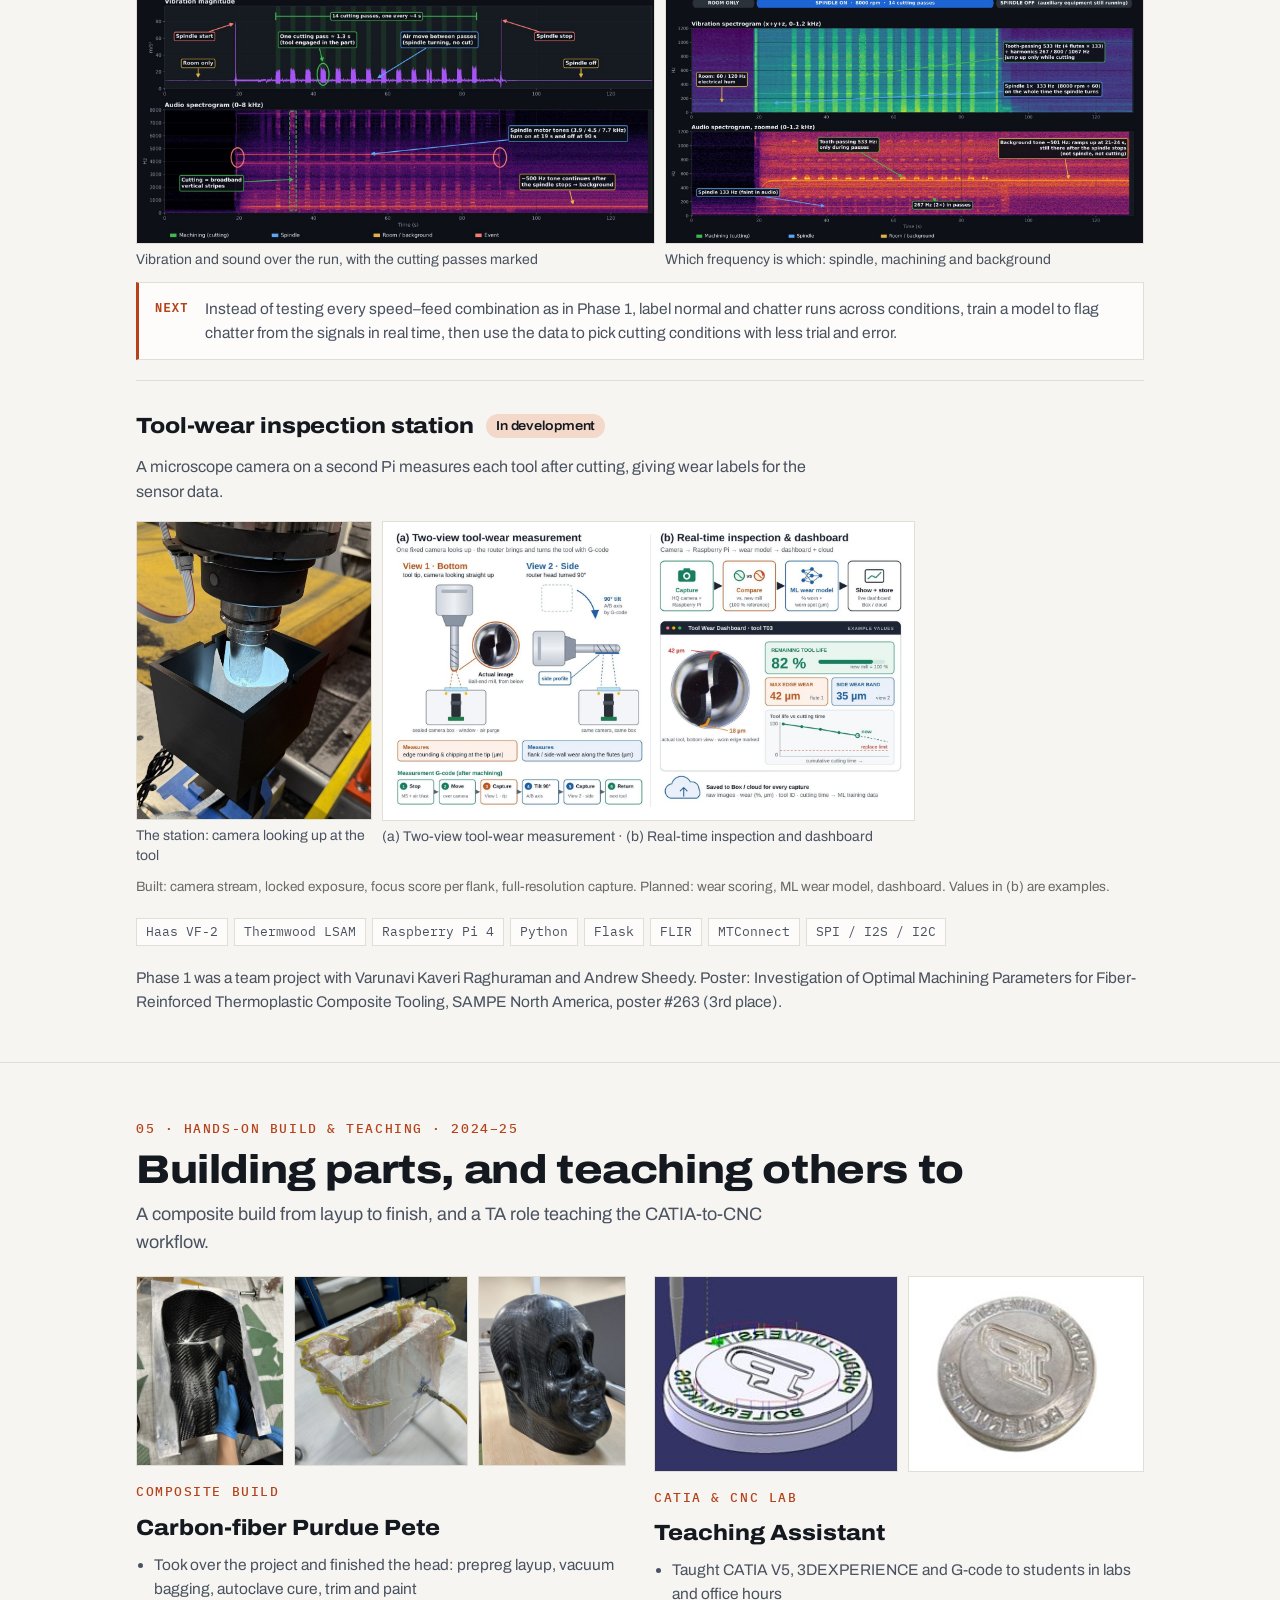
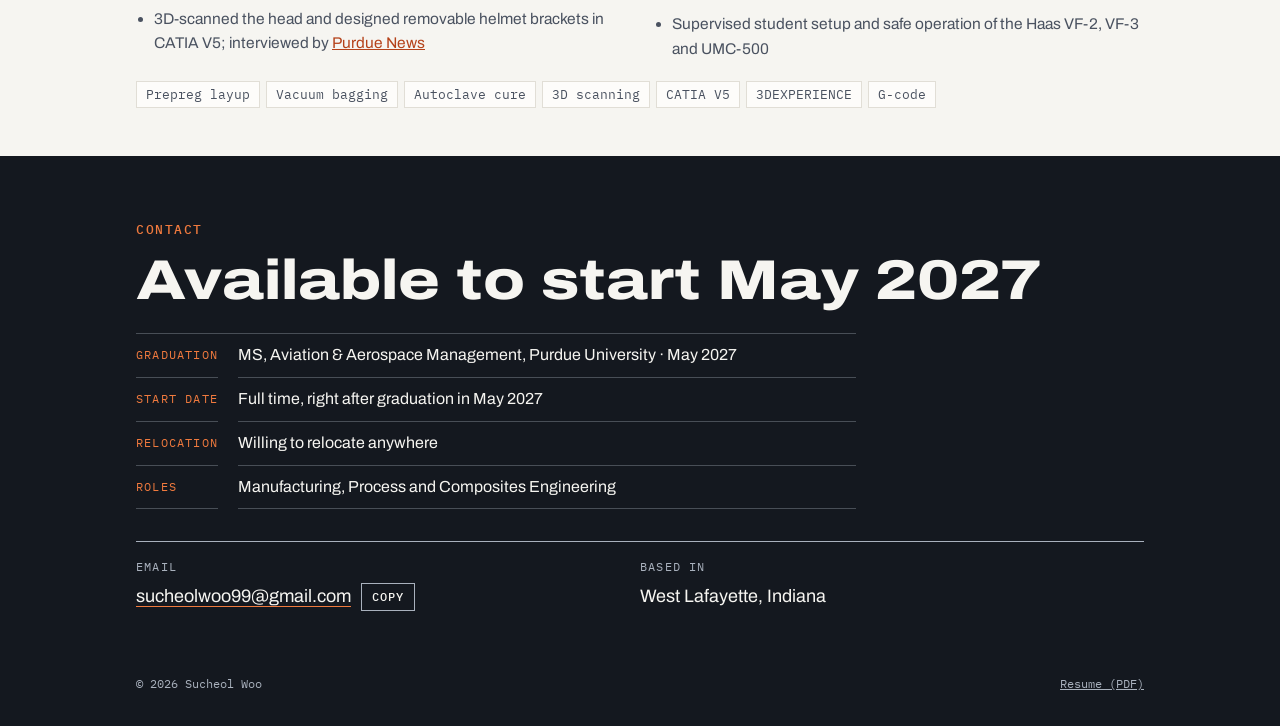
==== commit 43a15574: "Remove phone from the site; skills say Test & validation instead of ASTM testing Co-Authored-By: Cla" ====
--- a/index.html
+++ b/index.html
@@ -272,7 +272,7 @@
     <dl class="facts band-facts"><dt>Graduation</dt><dd>MS, Aviation &amp; Aerospace Management, Purdue University · May 2027</dd><dt>Start date</dt><dd>Full time, right after graduation in May 2027</dd><dt>Relocation</dt><dd>Willing to relocate anywhere</dd><dt>Roles</dt><dd>Manufacturing, Process and Composites Engineering</dd></dl>
     <dl class="c-grid">
       <div><dt>Email</dt><dd><a href="mailto:sucheolwoo99@gmail.com" id="email">sucheolwoo99@gmail.com</a><button class="copy" type="button" data-copy="sucheolwoo99@gmail.com" data-copy-target="email">Copy</button></dd></div>
-      <div><dt>Phone</dt><dd>208.427.0881</dd></div>
+      
       <div class="todo"><dt>LinkedIn</dt><dd>[add LinkedIn URL]</dd></div>
       <div><dt>Based in</dt><dd>West Lafayette, Indiana</dd></div>
     </dl>
